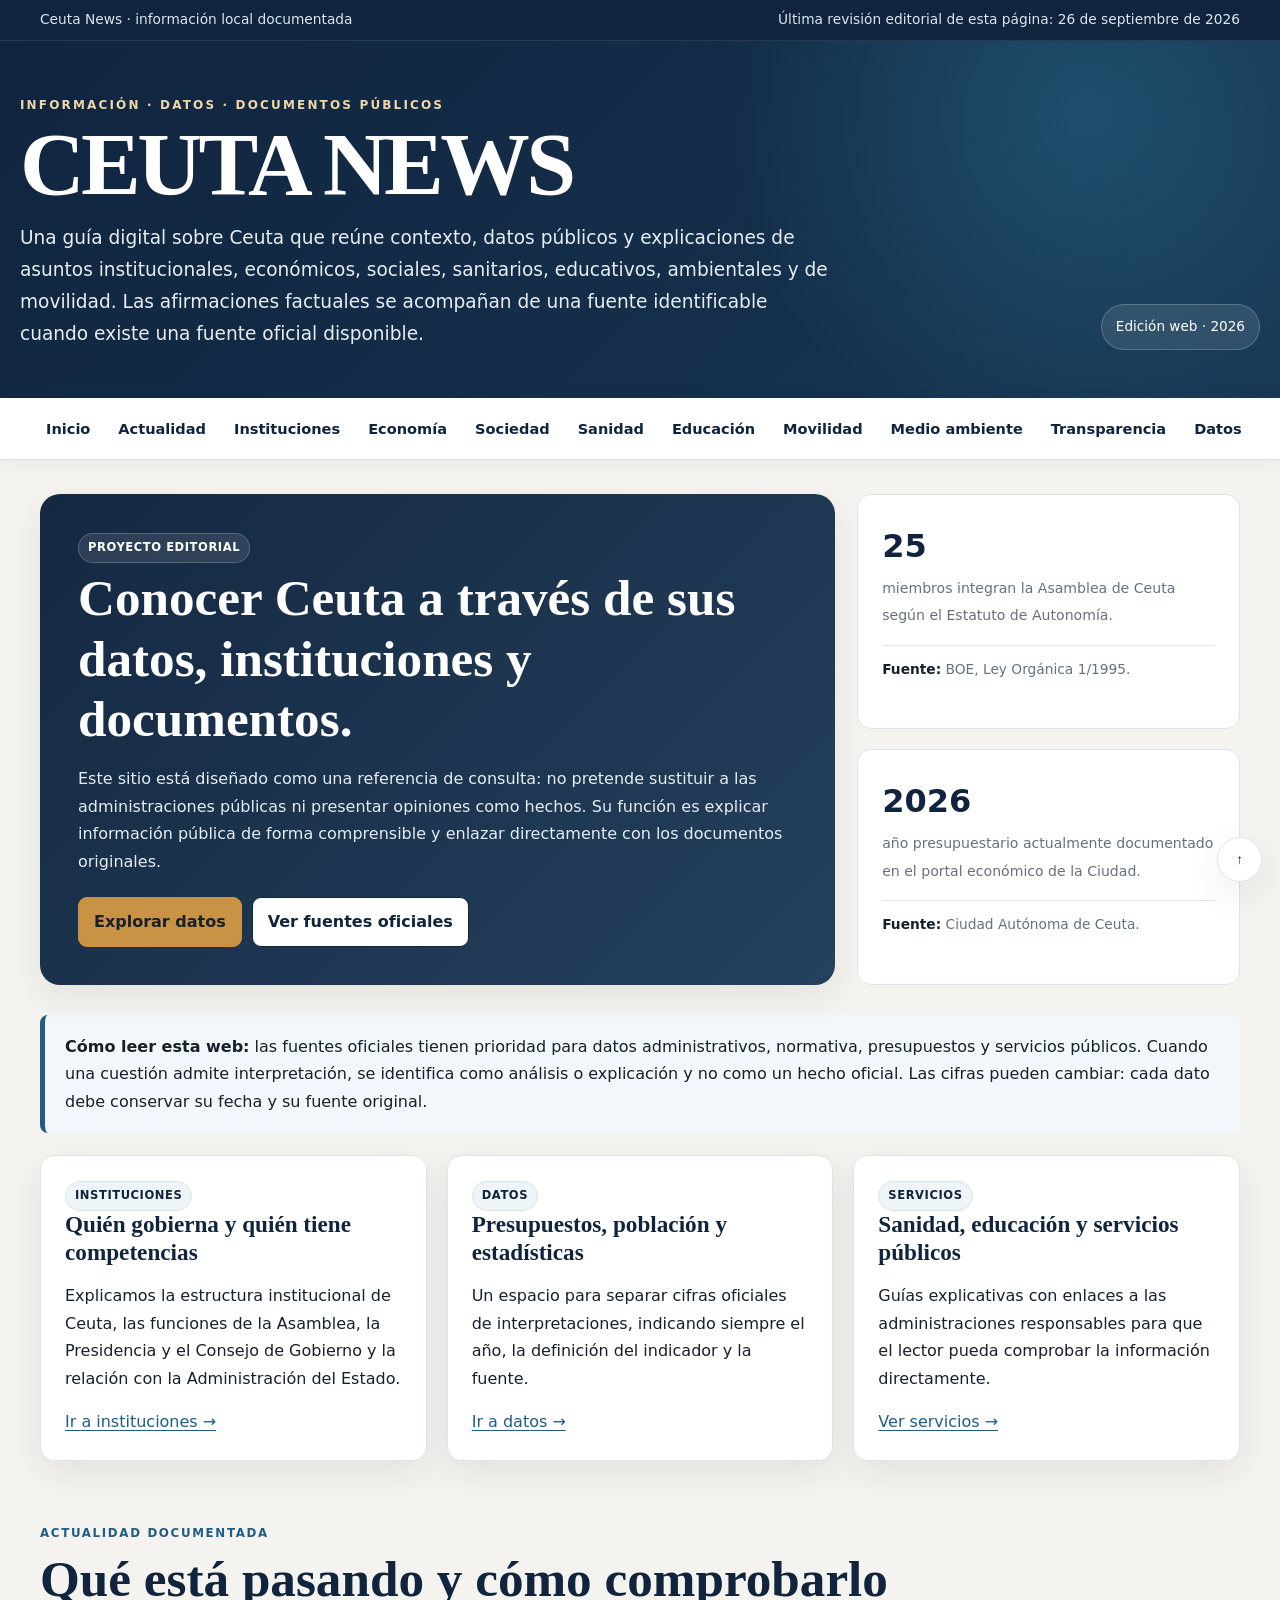
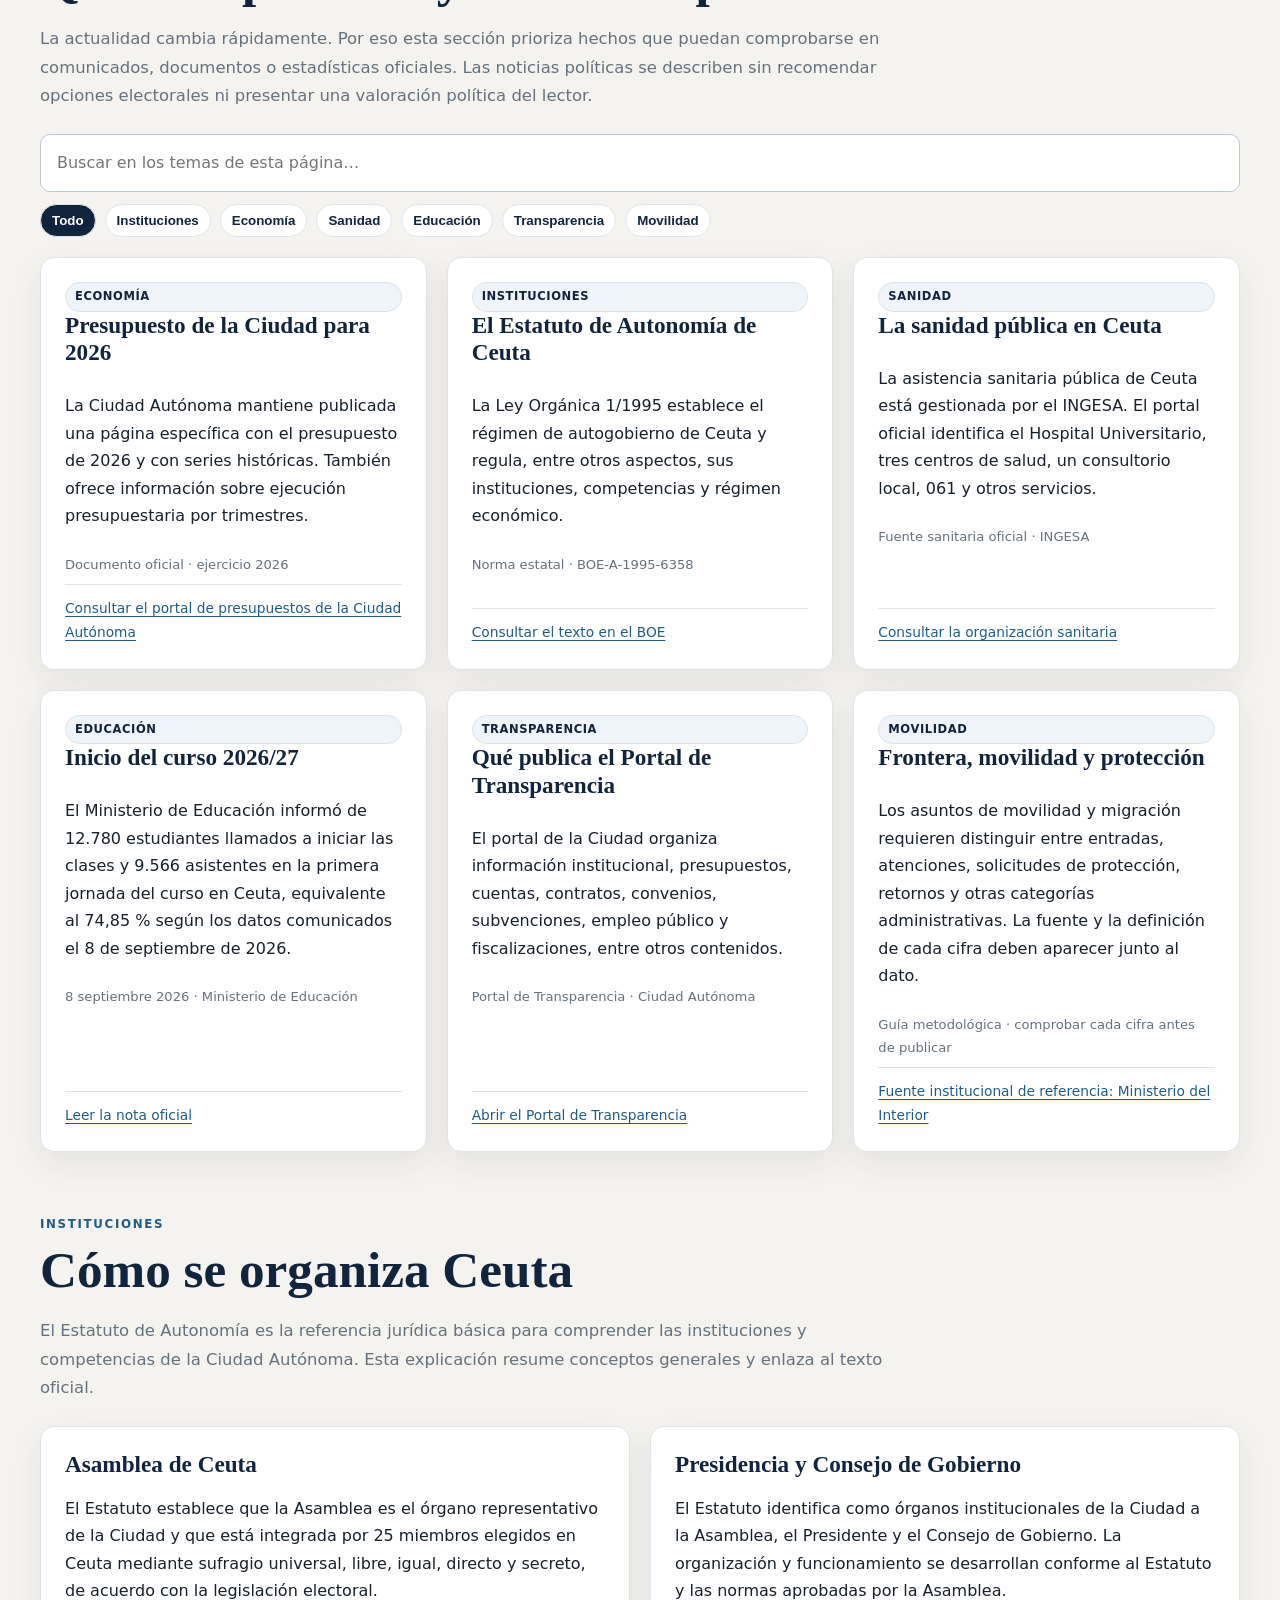
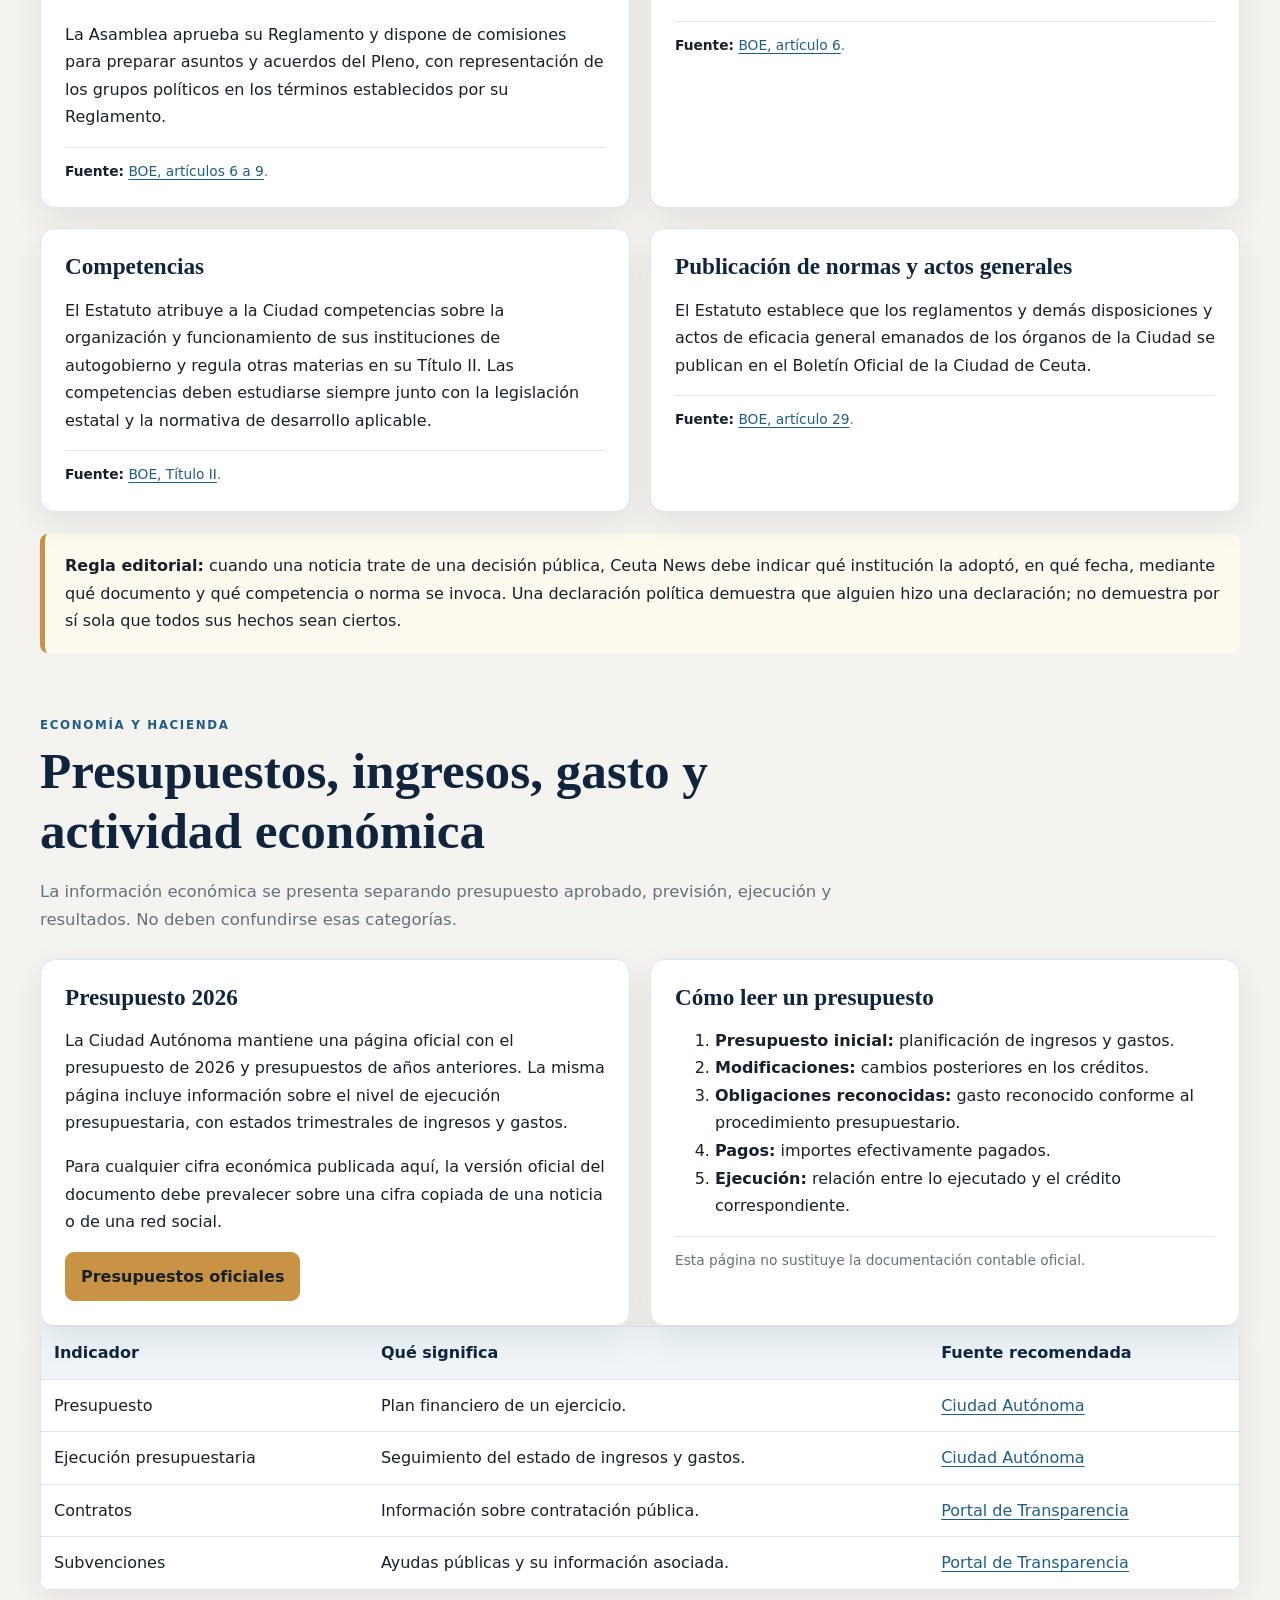
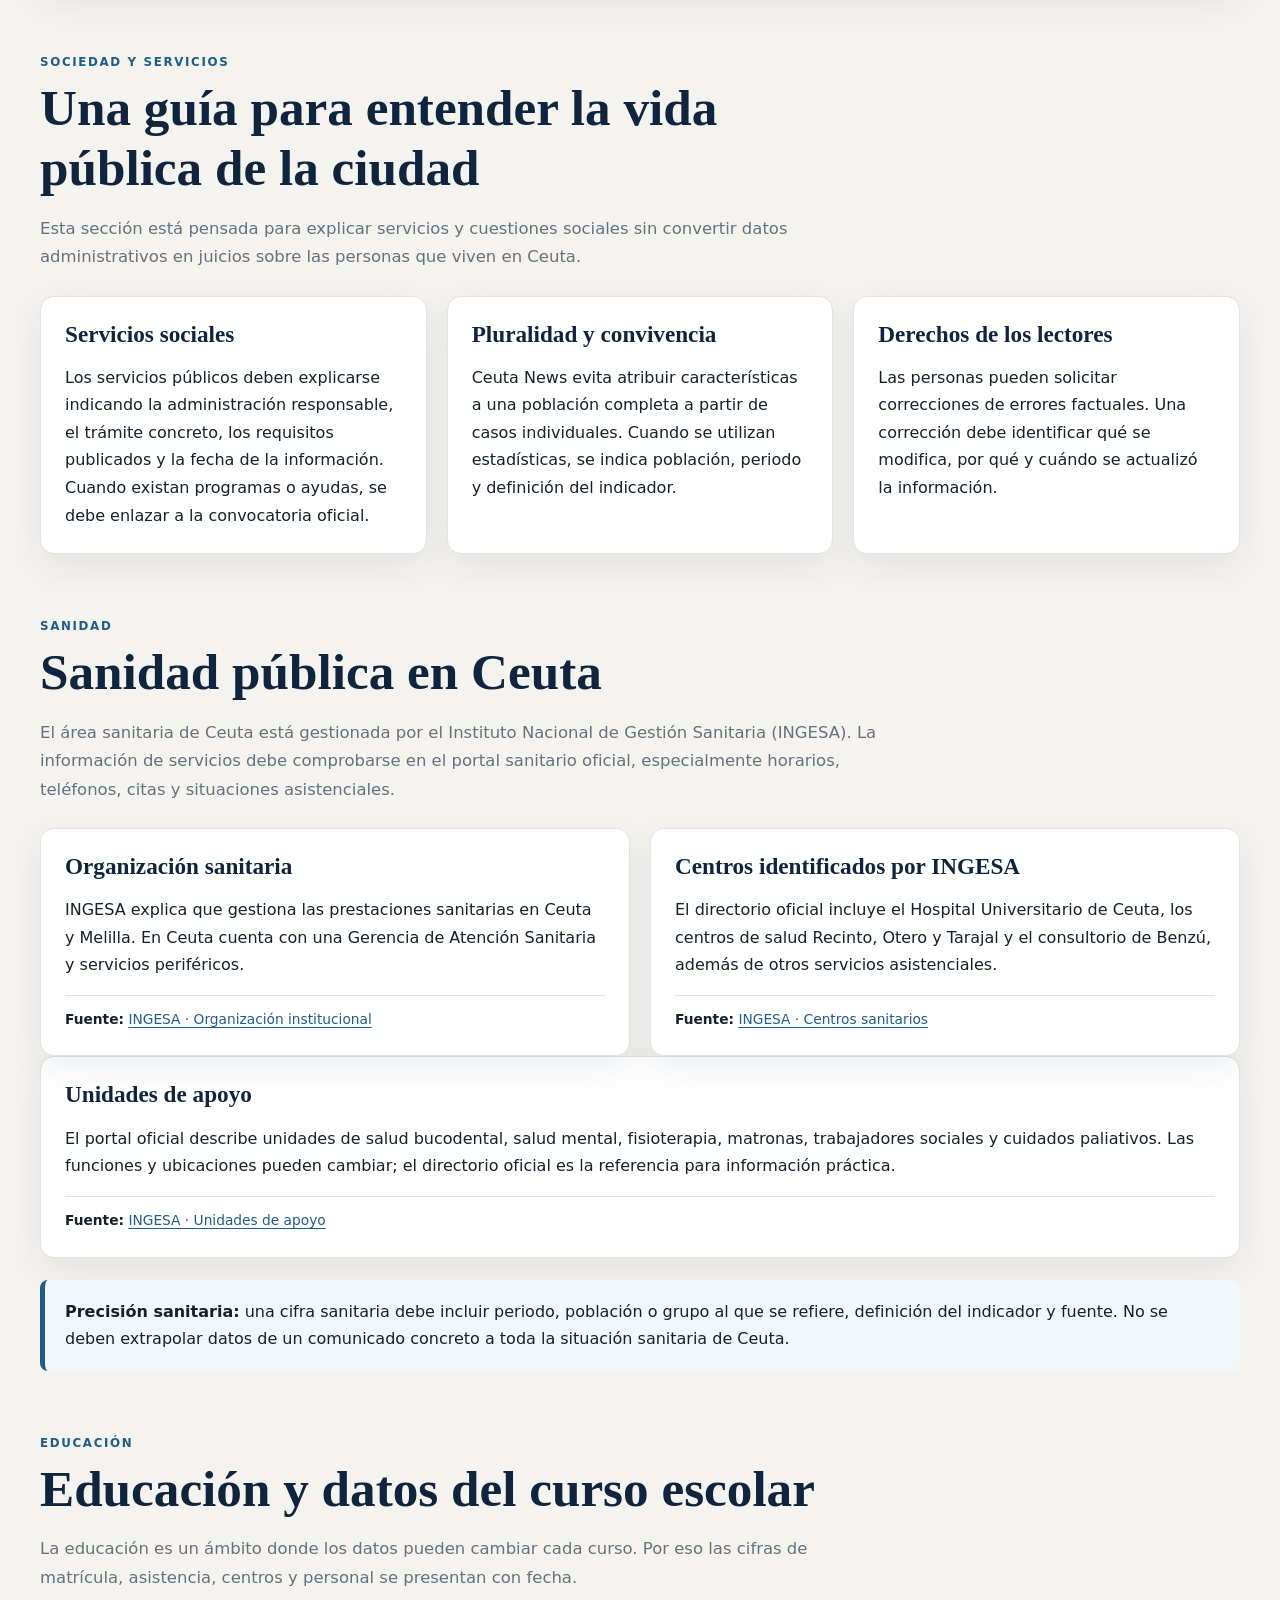
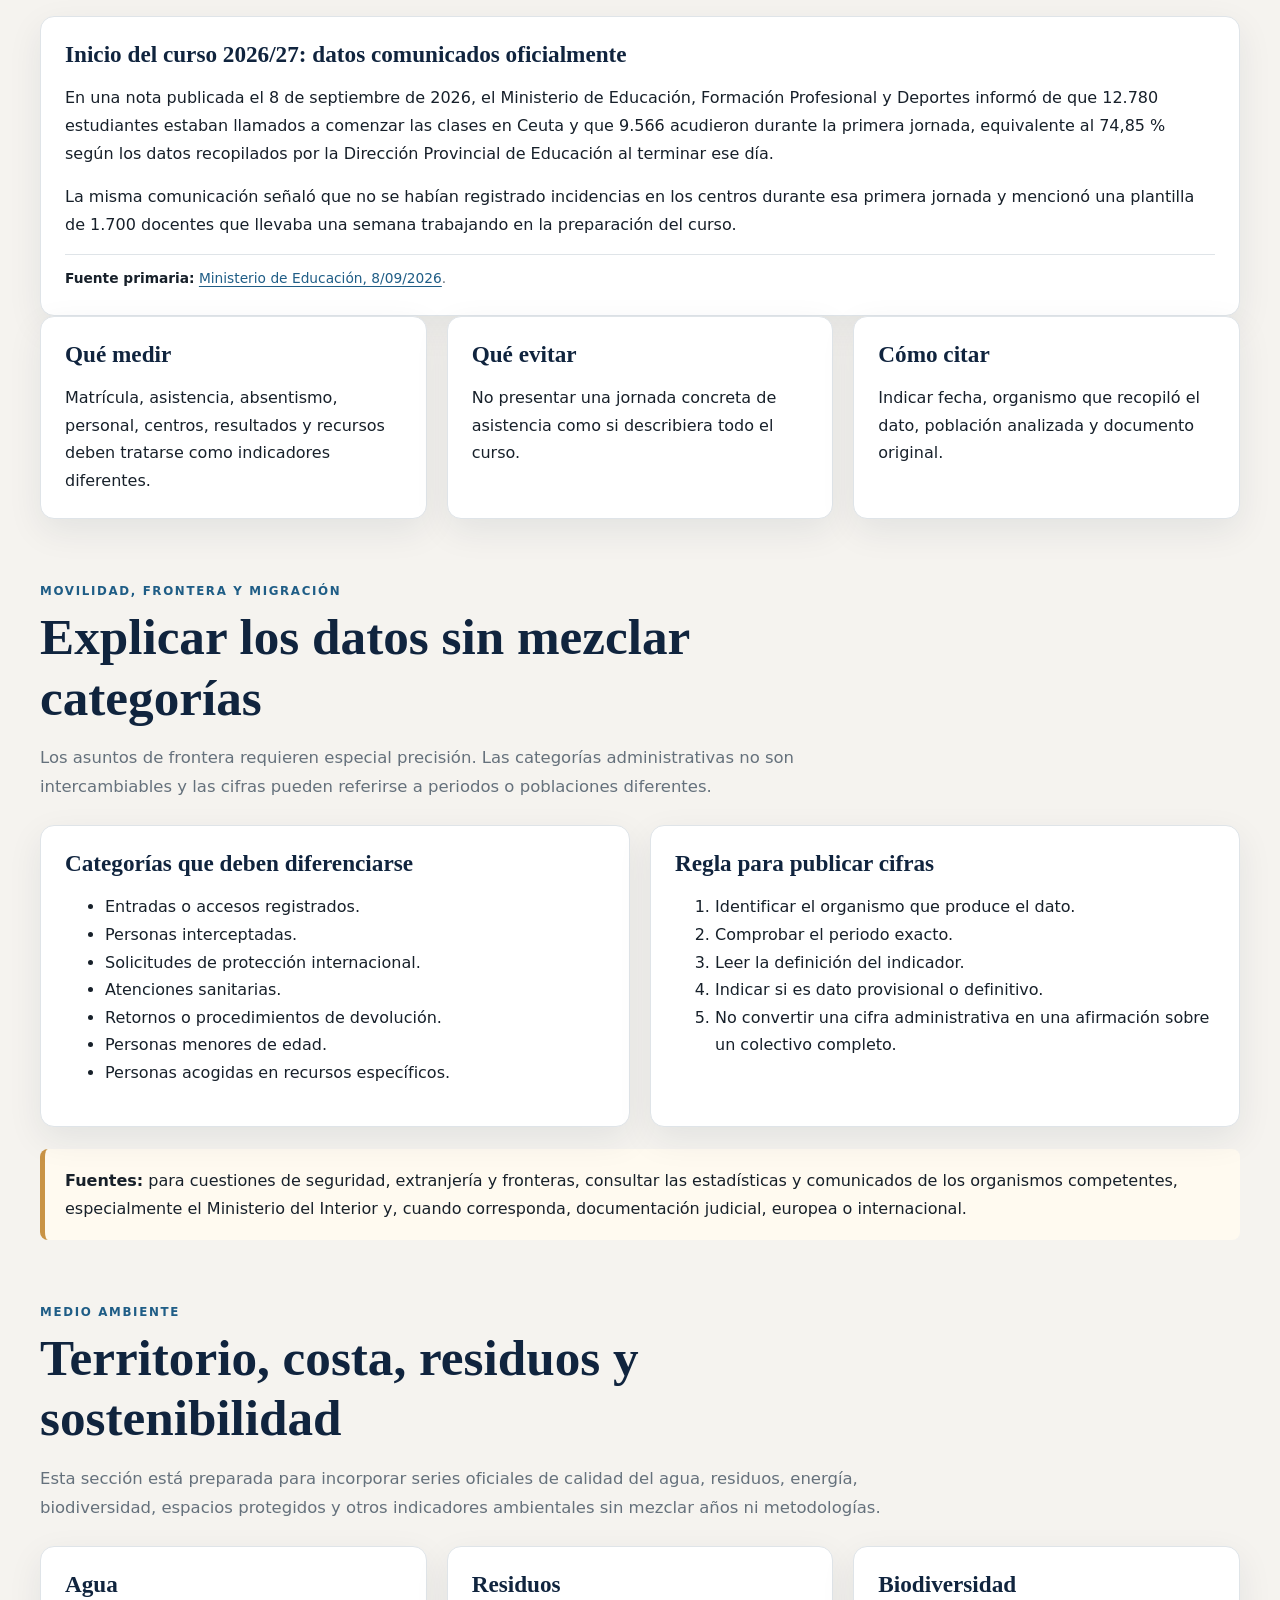
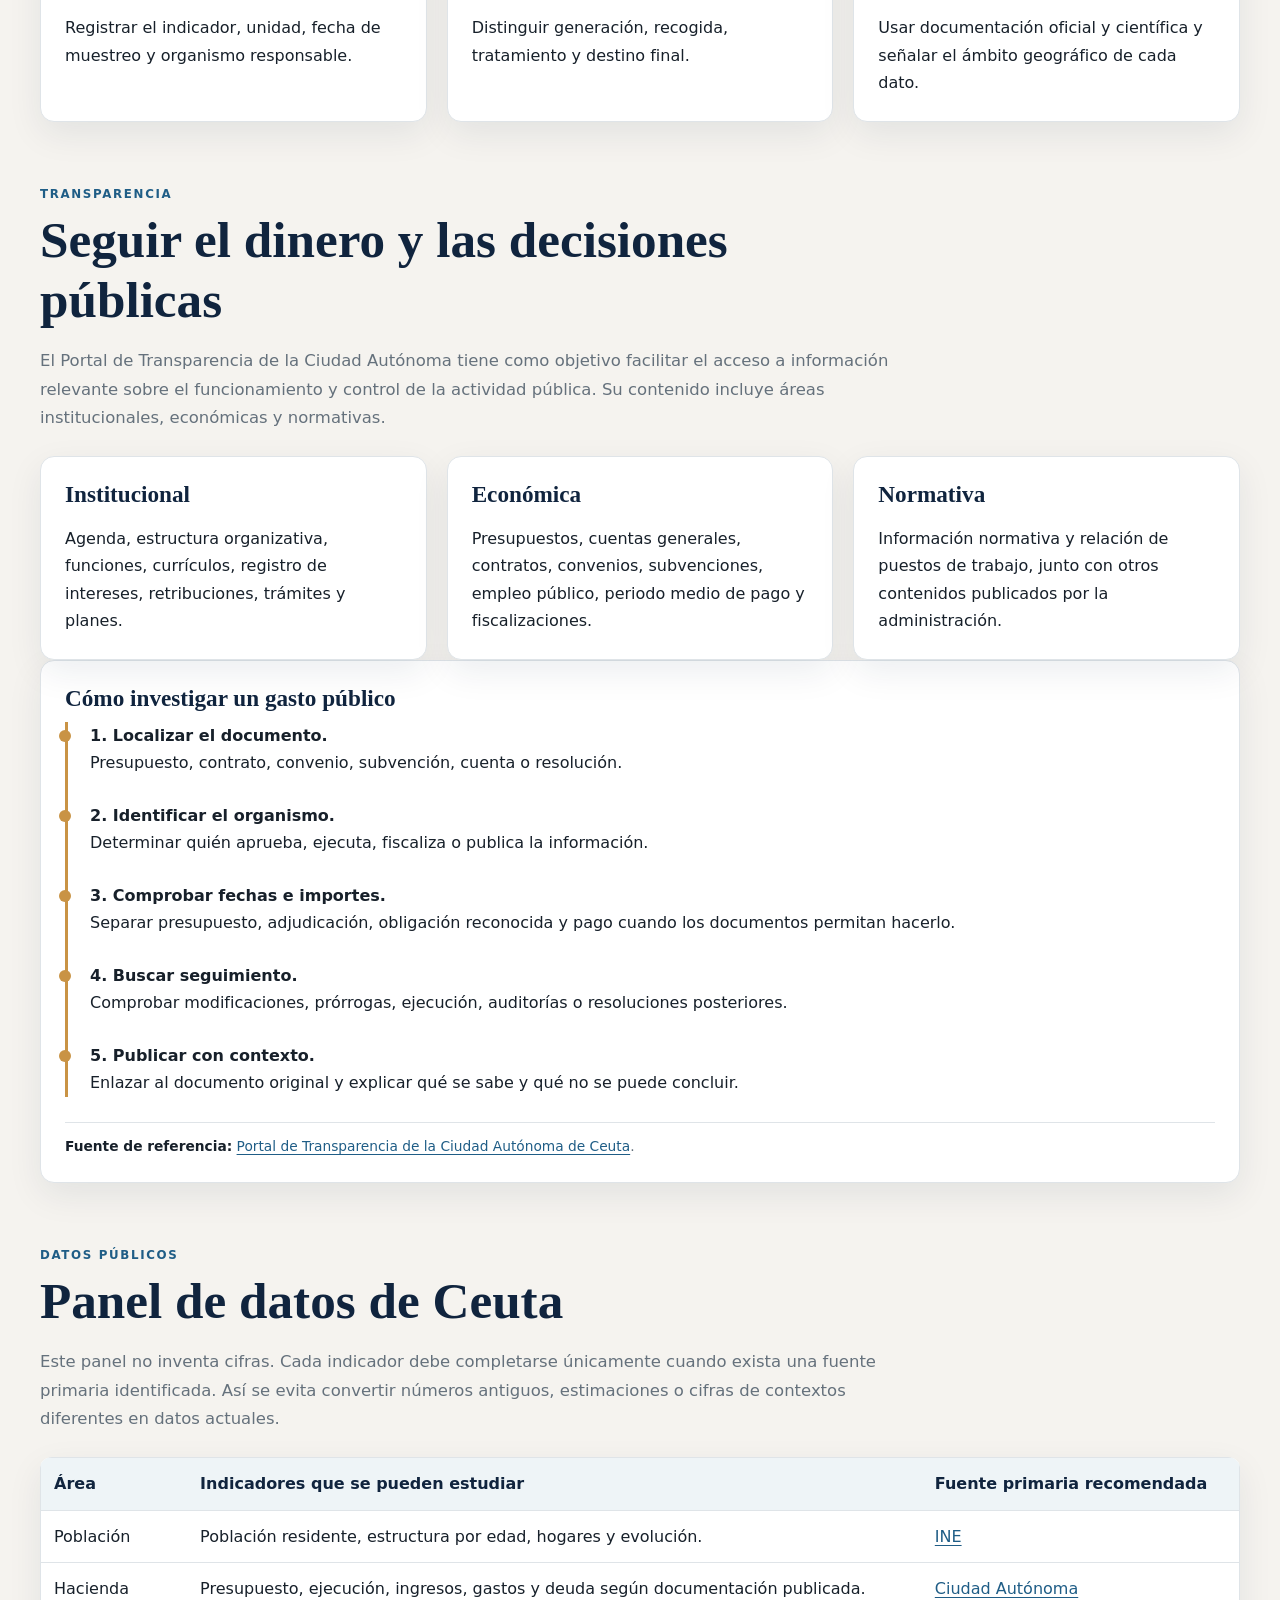
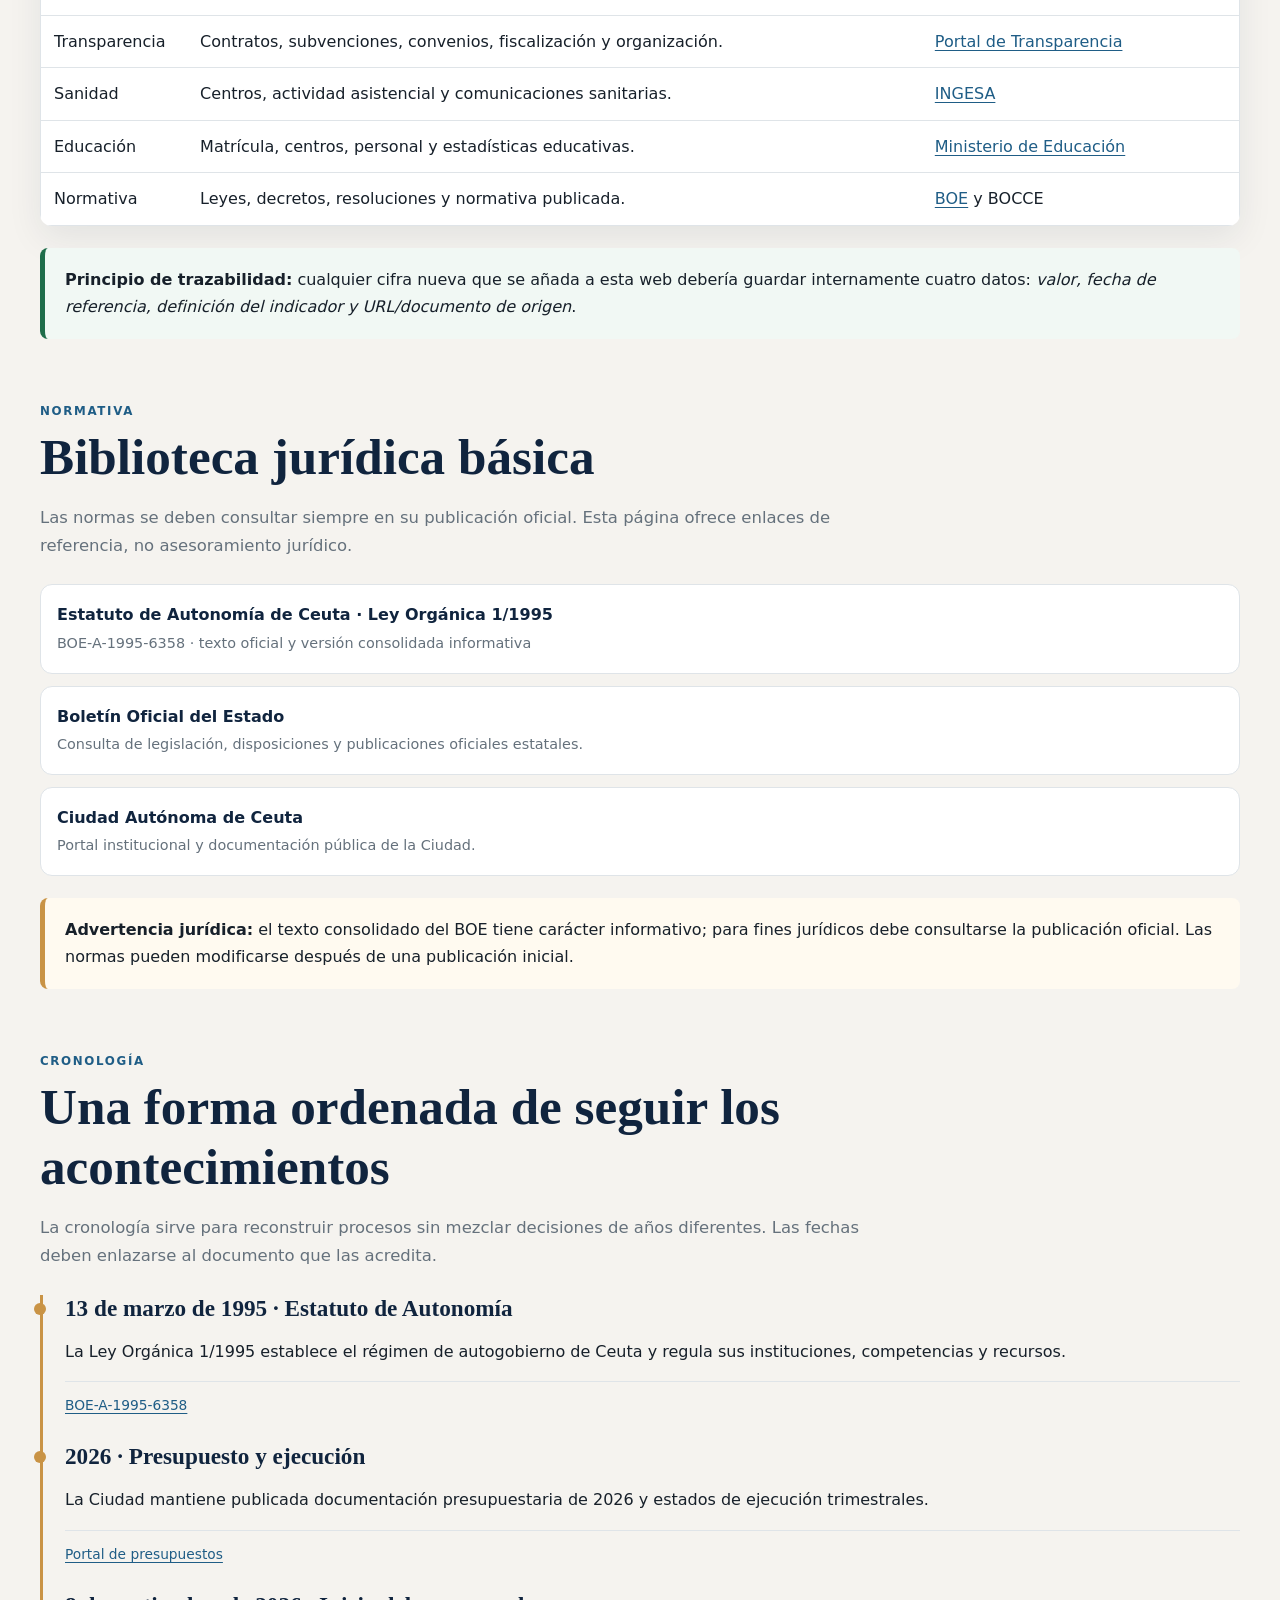
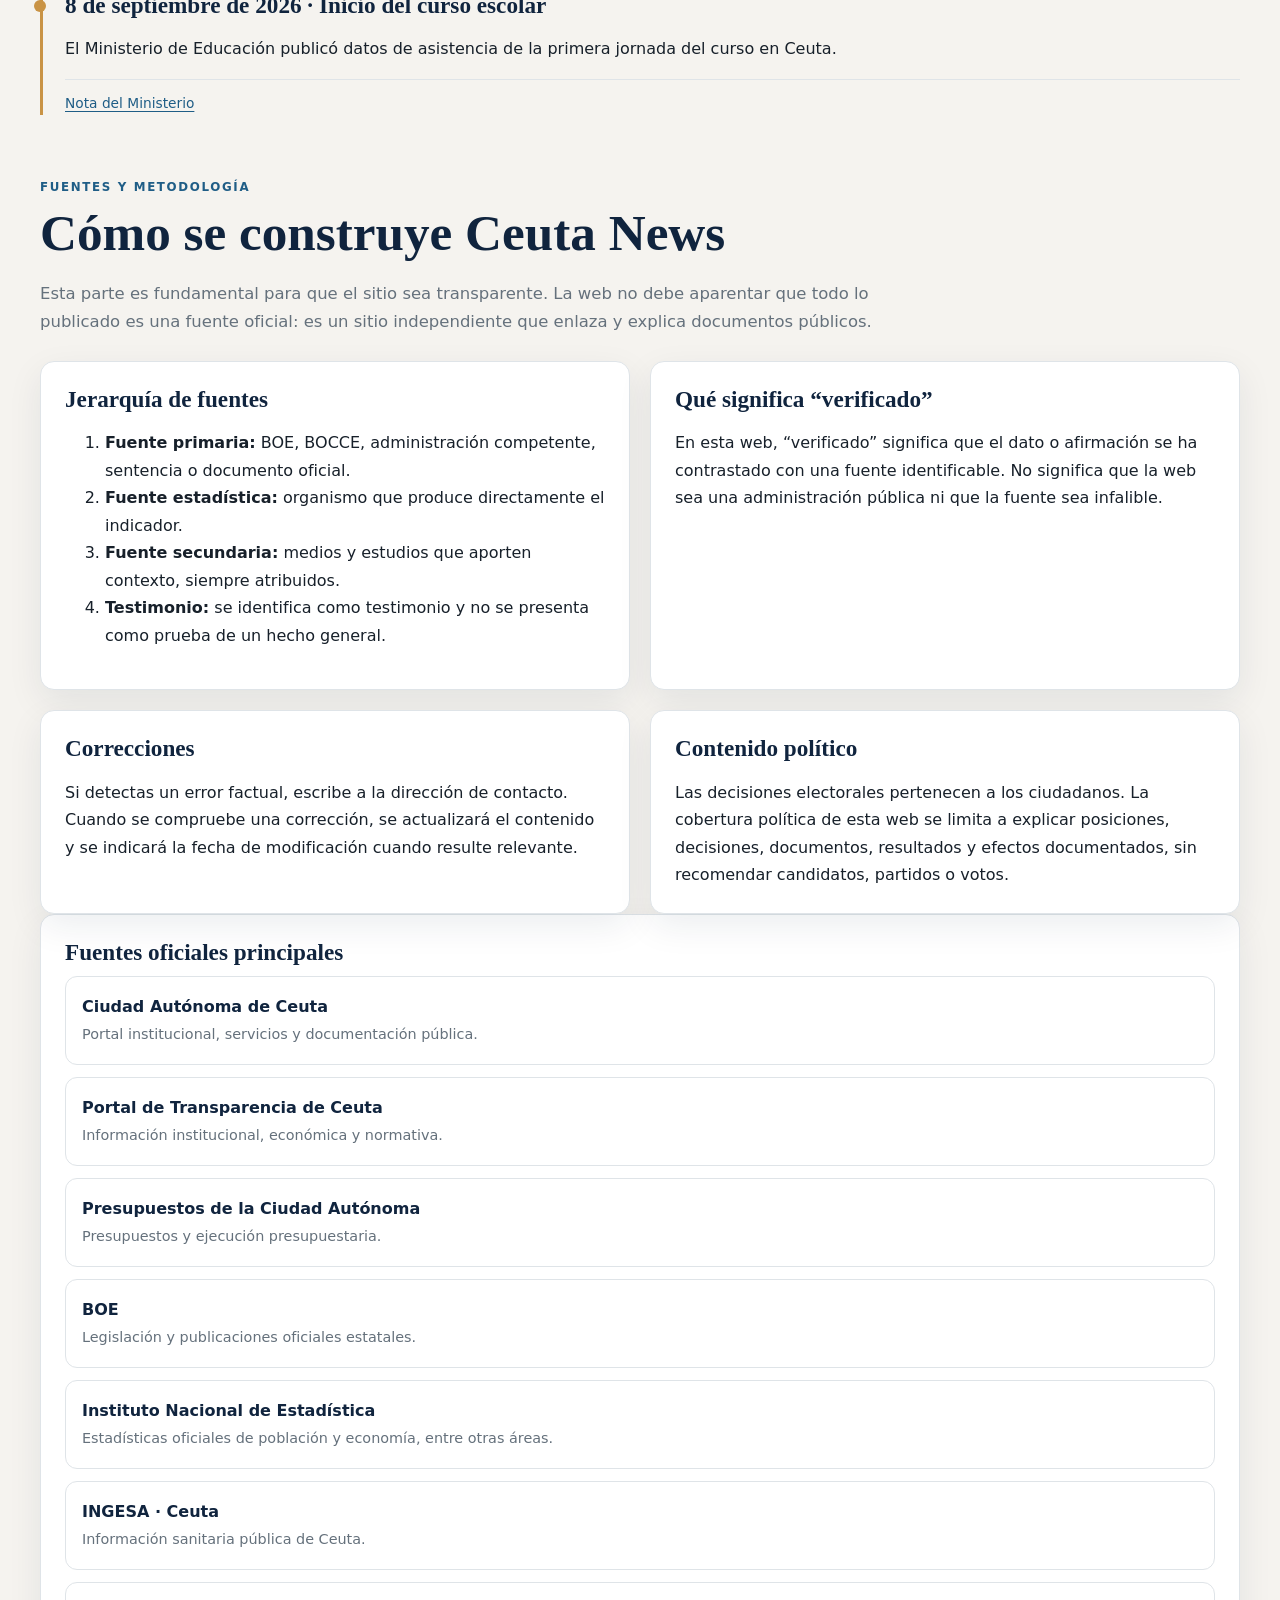
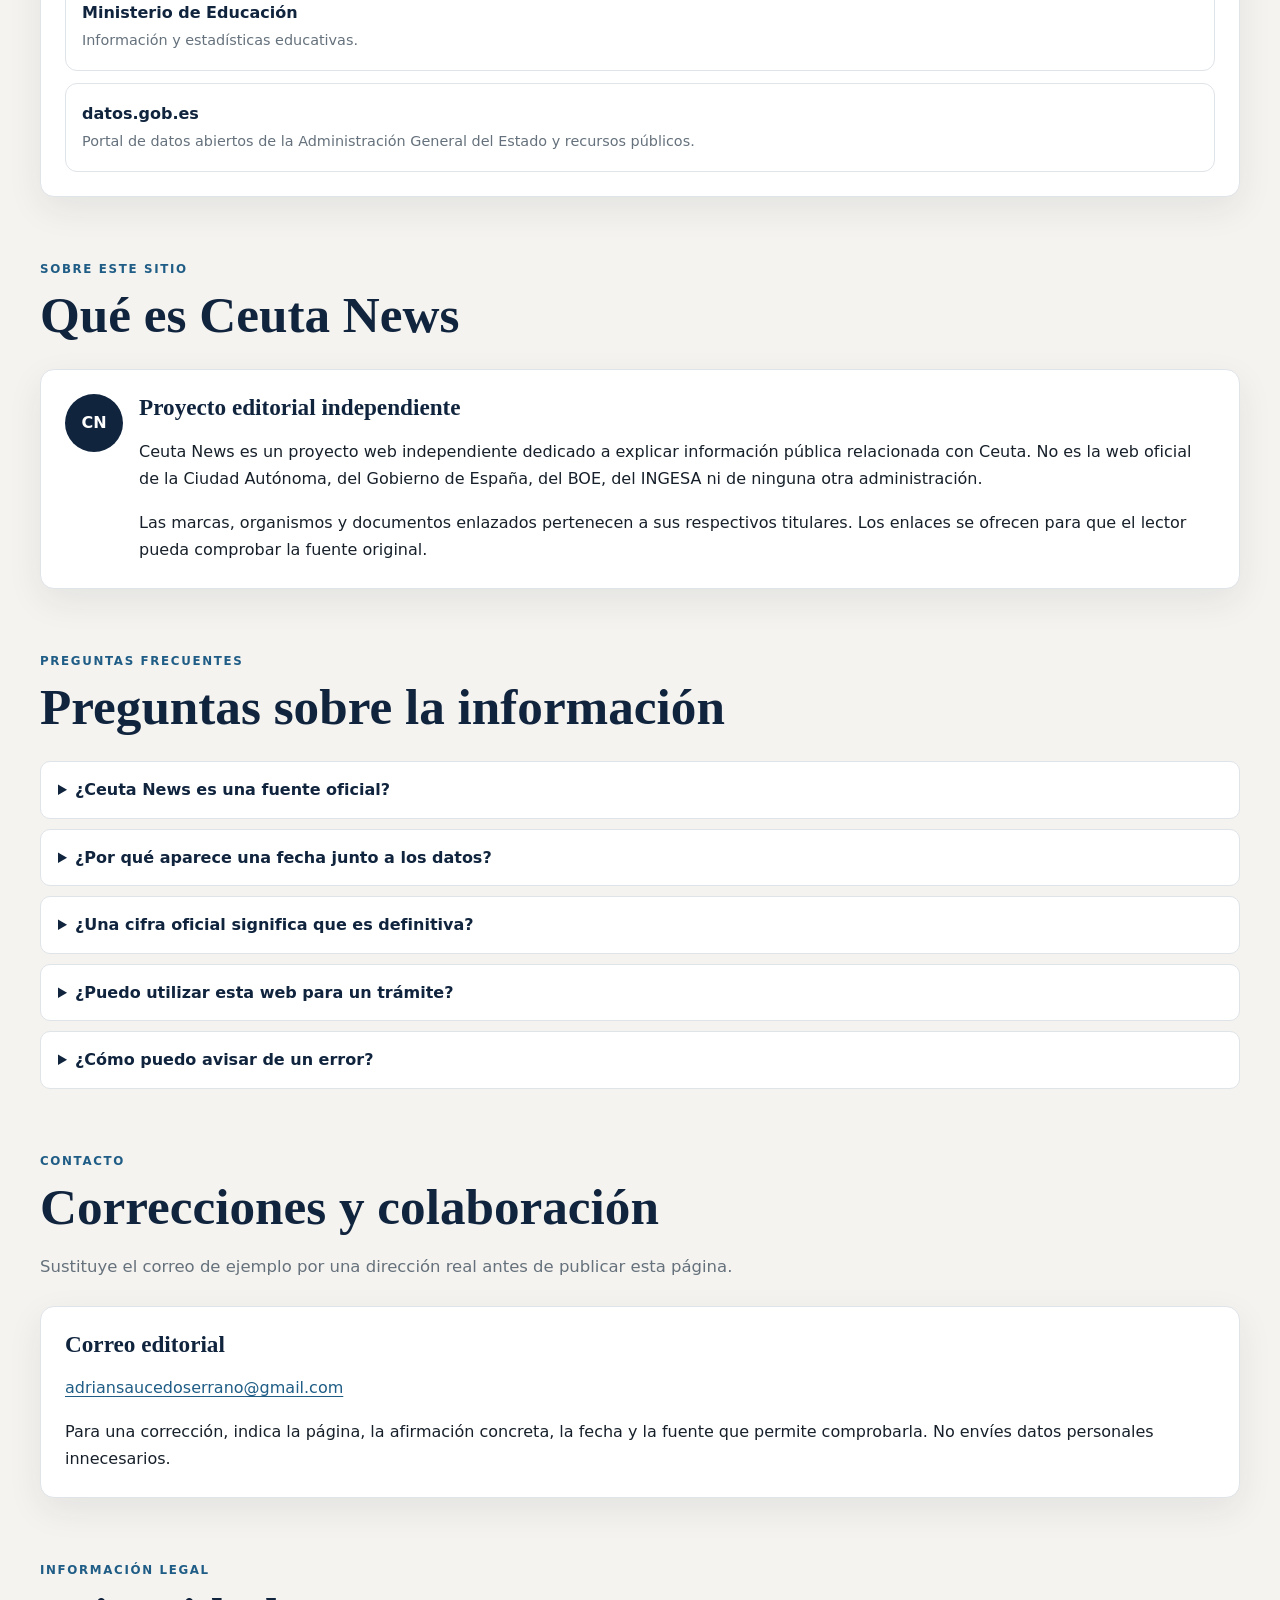
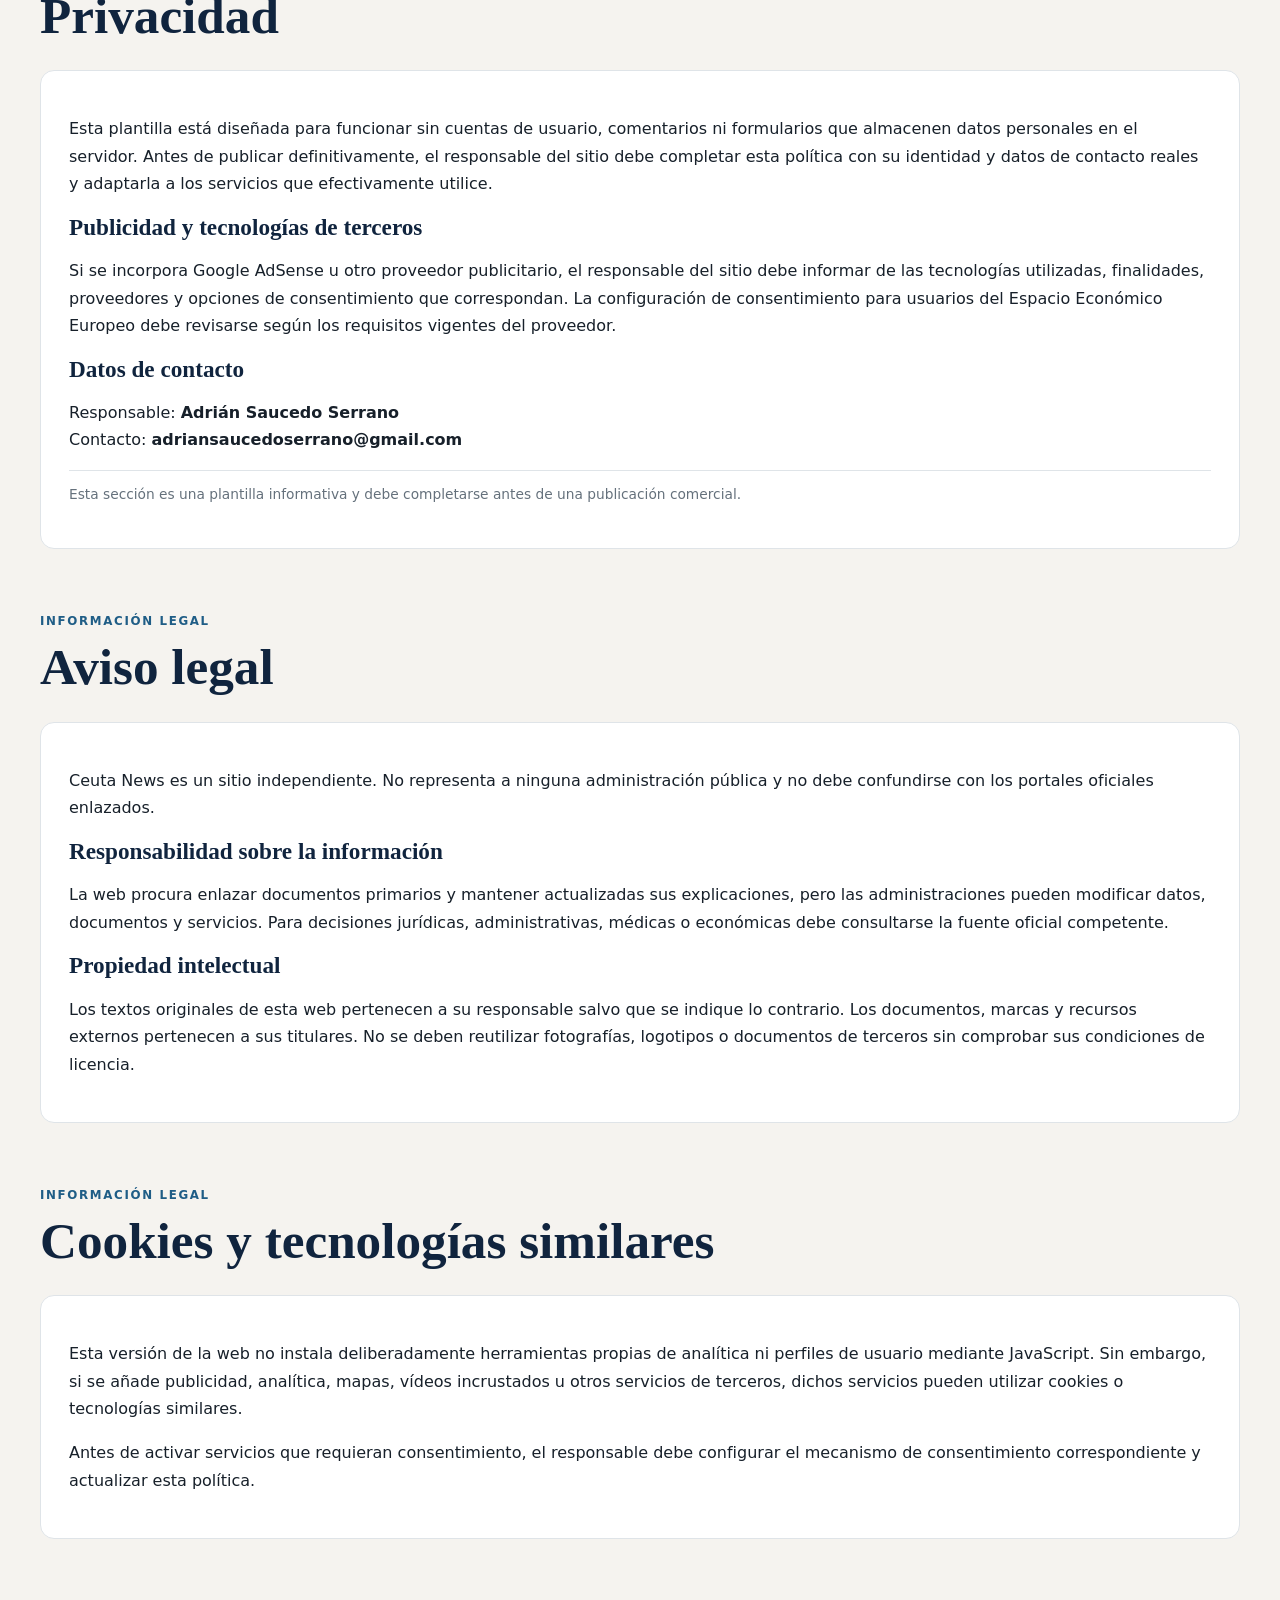
==== index.html @ 6c645a1d "Update print statement from 'Hello' to 'Goodbye'" ====
<!doctype html>
<html lang="es">
<head>
  <meta charset="utf-8">
  <meta name="viewport" content="width=device-width, initial-scale=1">
  <title>Ceuta News | Información, datos oficiales y actualidad de Ceuta</title>
  <meta name="description" content="Ceuta News: información de Ceuta basada en fuentes oficiales. Instituciones, presupuestos, transparencia, sanidad, educación, economía, movilidad, normativa y datos públicos.">
  <meta name="robots" content="index,follow,max-image-preview:large,max-snippet:-1,max-video-preview:-1">
  <meta name="theme-color" content="#10243e">
  <link rel="canonical" href="https://saucerdo.github.io/">

  <meta property="og:type" content="website">
  <meta property="og:site_name" content="Ceuta News">
  <meta property="og:title" content="Ceuta News | Información y datos de Ceuta">
  <meta property="og:description" content="Información explicada y documentada sobre Ceuta, con enlaces a fuentes oficiales.">
  <meta property="og:url" content="https://saucerdo.github.io/">
  <meta property="og:locale" content="es_ES">

  <!--
    ADSENSE:
    Cuando AdSense te proporcione tu código, pégalo aquí dentro de <head>.
    No inventes ni modifiques tu pub-ID.
  -->

  <style>
    :root{
      --navy:#10243e;
      --navy2:#183653;
      --blue:#1f5d86;
      --cyan:#2e89a8;
      --gold:#c99345;
      --gold2:#f0d7a7;
      --cream:#f5f3ef;
      --paper:#ffffff;
      --ink:#17202a;
      --muted:#65717c;
      --line:#dfe4e8;
      --soft:#eef4f7;
      --success:#1f6d4a;
      --warning:#7a5a16;
      --shadow:0 12px 35px rgba(16,36,62,.08);
      --radius:14px;
      --max:1240px;
    }

    *{box-sizing:border-box}
    html{scroll-behavior:smooth}
    body{
      margin:0;
      background:var(--cream);
      color:var(--ink);
      font-family:system-ui,-apple-system,BlinkMacSystemFont,"Segoe UI",Roboto,Arial,sans-serif;
      line-height:1.72;
    }
    a{color:var(--blue);text-decoration-thickness:1px;text-underline-offset:3px}
    a:hover{color:var(--navy)}
    img{max-width:100%;height:auto}
    .skip{position:absolute;left:-9999px}
    .skip:focus{left:15px;top:15px;background:#fff;padding:10px;z-index:9999}

    .topbar{
      background:var(--navy);
      color:#dbe6ef;
      font-size:.86rem;
      border-bottom:1px solid rgba(255,255,255,.1)
    }
    .topbar-inner{
      max-width:var(--max);
      margin:auto;
      padding:8px 20px;
      display:flex;
      justify-content:space-between;
      gap:15px;
      flex-wrap:wrap
    }

    header{
      color:#fff;
      background:
        radial-gradient(circle at 85% 20%,rgba(46,137,168,.35),transparent 32%),
        linear-gradient(135deg,var(--navy),var(--navy2));
      padding:54px 20px 48px;
    }
    .header-inner{max-width:var(--max);margin:auto}
    .brand-row{display:flex;justify-content:space-between;align-items:end;gap:25px;flex-wrap:wrap}
    .brand-kicker{
      text-transform:uppercase;
      letter-spacing:.18em;
      font-size:.75rem;
      color:var(--gold2);
      font-weight:800
    }
    h1{
      font-family:Georgia,"Times New Roman",serif;
      font-size:clamp(2.8rem,7vw,5.7rem);
      line-height:.95;
      margin:.35rem 0 1rem;
      letter-spacing:-.04em
    }
    .lead{font-size:1.16rem;max-width:820px;color:#e6edf3;margin:0}
    .update-pill{
      background:rgba(255,255,255,.1);
      border:1px solid rgba(255,255,255,.2);
      padding:10px 14px;border-radius:999px;
      font-size:.85rem
    }

    .nav-wrap{
      position:sticky;top:0;z-index:1000;
      background:rgba(255,255,255,.96);
      backdrop-filter:blur(10px);
      border-bottom:1px solid var(--line);
      box-shadow:0 3px 18px rgba(0,0,0,.05)
    }
    nav{
      max-width:var(--max);margin:auto;
      display:flex;gap:4px;overflow:auto;
      padding:8px 14px
    }
    nav a{
      white-space:nowrap;text-decoration:none;
      color:var(--navy);font-weight:750;
      padding:10px 12px;border-radius:9px;font-size:.91rem
    }
    nav a:hover,nav a:focus{background:var(--soft);color:var(--navy)}

    main{max-width:var(--max);margin:auto;padding:34px 20px 70px}
    section{scroll-margin-top:82px;margin:0 0 62px}
    .section-head{max-width:850px;margin-bottom:24px}
    .eyebrow{
      text-transform:uppercase;letter-spacing:.14em;
      color:var(--blue);font-size:.74rem;font-weight:900
    }
    h2,h3,h4{
      font-family:Georgia,"Times New Roman",serif;
      color:var(--navy);line-height:1.18
    }
    h2{font-size:clamp(2rem,4vw,3.25rem);margin:.35rem 0 .65rem}
    h3{font-size:1.45rem;margin:0 0 .6rem}
    h4{font-size:1.15rem;margin:1.4rem 0 .45rem}
    .section-head p{color:var(--muted);font-size:1.03rem}

    .grid{display:grid;gap:20px}
    .grid-2{grid-template-columns:repeat(2,minmax(0,1fr))}
    .grid-3{grid-template-columns:repeat(3,minmax(0,1fr))}
    .grid-4{grid-template-columns:repeat(4,minmax(0,1fr))}
    .card{
      background:var(--paper);border:1px solid var(--line);
      border-radius:var(--radius);padding:24px;box-shadow:var(--shadow)
    }
    .card p:last-child{margin-bottom:0}
    .tag{
      display:inline-flex;align-items:center;
      background:var(--soft);color:var(--navy);
      border:1px solid #d7e4eb;border-radius:999px;
      padding:4px 9px;font-size:.72rem;font-weight:850;
      text-transform:uppercase;letter-spacing:.05em
    }
    .source{
      font-size:.86rem;color:var(--muted);
      border-top:1px solid var(--line);
      margin-top:16px;padding-top:12px
    }
    .source strong{color:var(--ink)}
    .notice{
      border-left:5px solid var(--gold);
      background:#fffaf0;padding:18px 20px;border-radius:8px;
      margin:22px 0
    }
    .notice.blue{border-left-color:var(--blue);background:#f1f7fa}
    .notice.green{border-left-color:var(--success);background:#f1f8f4}

    .hero{
      display:grid;grid-template-columns:1.35fr .65fr;gap:22px;
      margin-bottom:30px
    }
    .hero-main{
      background:
        linear-gradient(135deg,rgba(16,36,62,.98),rgba(24,54,83,.94));
      color:#fff;border-radius:20px;padding:38px;
      box-shadow:var(--shadow)
    }
    .hero-main h2{color:#fff;font-size:clamp(2.1rem,4vw,3.7rem)}
    .hero-main p{color:#e5edf3}
    .hero-main .tag{background:rgba(255,255,255,.1);color:#fff;border-color:rgba(255,255,255,.2)}
    .hero-side{display:grid;gap:20px}
    .stat-card{background:#fff;border:1px solid var(--line);border-radius:var(--radius);padding:24px}
    .stat-number{font-size:2rem;font-weight:900;color:var(--navy);display:block}
    .stat-label{font-size:.88rem;color:var(--muted)}

    .quick-links{display:flex;gap:10px;flex-wrap:wrap;margin-top:22px}
    .btn{
      display:inline-flex;align-items:center;justify-content:center;
      border-radius:9px;padding:10px 15px;
      font-weight:800;text-decoration:none;border:1px solid var(--navy)
    }
    .btn.primary{background:var(--gold);color:#18212b;border-color:var(--gold)}
    .btn.secondary{background:#fff;color:var(--navy)}

    .search{
      width:100%;padding:14px 16px;border:1px solid #bdc9d1;
      border-radius:10px;font:inherit;background:#fff
    }
    .filter-row{display:flex;gap:9px;flex-wrap:wrap;margin:12px 0 20px}
    .filter{
      border:1px solid var(--line);background:#fff;color:var(--navy);
      padding:8px 11px;border-radius:999px;cursor:pointer;font-weight:700
    }
    .filter.active,.filter:hover{background:var(--navy);color:#fff}

    .article-card{display:flex;flex-direction:column}
    .article-card .meta{font-size:.82rem;color:var(--muted);margin:.5rem 0}
    .article-card .source{margin-top:auto}
    .article-card.hidden{display:none}

    .toc{
      background:#fff;border:1px solid var(--line);border-radius:var(--radius);
      padding:20px
    }
    .toc ul{margin:0;padding-left:20px}
    .toc li{margin:6px 0}

    table{width:100%;border-collapse:collapse;background:#fff;border:1px solid var(--line)}
    th,td{padding:12px 13px;border-bottom:1px solid var(--line);text-align:left;vertical-align:top}
    th{background:var(--soft);color:var(--navy)}
    tr:last-child td{border-bottom:0}
    .table-wrap{overflow:auto;border-radius:12px;box-shadow:var(--shadow)}

    .timeline{border-left:3px solid var(--gold);padding-left:22px}
    .timeline-item{position:relative;margin:0 0 25px}
    .timeline-item:before{
      content:"";position:absolute;left:-31px;top:8px;
      width:12px;height:12px;border-radius:50%;background:var(--gold)
    }

    .source-list{display:grid;gap:12px}
    .source-link{
      background:#fff;border:1px solid var(--line);border-radius:12px;
      padding:16px;text-decoration:none;display:block
    }
    .source-link strong{display:block;color:var(--navy)}
    .source-link span{color:var(--muted);font-size:.9rem}

    details{
      background:#fff;border:1px solid var(--line);border-radius:10px;
      padding:14px 17px;margin:10px 0
    }
    summary{cursor:pointer;font-weight:800;color:var(--navy)}

    .legal{
      background:#fff;border:1px solid var(--line);border-radius:var(--radius);
      padding:28px
    }

    .author-box{
      display:grid;grid-template-columns:auto 1fr;gap:16px;align-items:start
    }
    .avatar{
      width:58px;height:58px;border-radius:50%;background:var(--navy);
      color:#fff;display:grid;place-items:center;font-weight:900
    }

    footer{
      background:var(--navy);color:#dce6ed;padding:48px 20px
    }
    .footer-inner{max-width:var(--max);margin:auto}
    footer h2,footer h3{color:#fff}
    footer a{color:#dbeaf3}
    .footer-grid{display:grid;grid-template-columns:2fr 1fr 1fr 1fr;gap:28px}
    .footer-bottom{
      margin-top:30px;padding-top:20px;border-top:1px solid rgba(255,255,255,.15);
      font-size:.85rem;color:#b9c8d3
    }

    .back-top{
      position:fixed;right:18px;bottom:18px;
      width:45px;height:45px;border-radius:50%;
      border:1px solid var(--line);background:#fff;color:var(--navy);
      box-shadow:var(--shadow);cursor:pointer;font-weight:900
    }

    @media(max-width:980px){
      .hero,.grid-4,.footer-grid{grid-template-columns:1fr 1fr}
      .grid-3{grid-template-columns:1fr 1fr}
    }
    @media(max-width:700px){
      .hero,.grid-2,.grid-3,.grid-4,.footer-grid{grid-template-columns:1fr}
      header{padding-top:38px}
      .hero-main{padding:27px}
      nav{padding-left:8px}
      main{padding-left:14px;padding-right:14px}
      table{font-size:.9rem}
    }
  </style>

  <script type="application/ld+json">
  {
    "@context":"https://schema.org",
    "@type":"WebSite",
    "name":"Ceuta News",
    "url":"https://saucerdo.github.io/",
    "inLanguage":"es-ES",
    "description":"Información y datos de Ceuta explicados con fuentes oficiales."
  }
  </script>
</head>

<body>
<a class="skip" href="#contenido">Saltar al contenido</a>

<div class="topbar">
  <div class="topbar-inner">
    <span>Ceuta News · información local documentada</span>
    <span>Última revisión editorial de esta página: 26 de septiembre de 2026</span>
  </div>
</div>

<header>
  <div class="header-inner">
    <div class="brand-row">
      <div>
        <div class="brand-kicker">Información · datos · documentos públicos</div>
        <h1>CEUTA NEWS</h1>
        <p class="lead">
          Una guía digital sobre Ceuta que reúne contexto, datos públicos y explicaciones
          de asuntos institucionales, económicos, sociales, sanitarios, educativos,
          ambientales y de movilidad. Las afirmaciones factuales se acompañan de una
          fuente identificable cuando existe una fuente oficial disponible.
        </p>
      </div>
      <div class="update-pill">Edición web · 2026</div>
    </div>
  </div>
</header>

<div class="nav-wrap">
  <nav aria-label="Navegación principal">
    <a href="#inicio">Inicio</a>
    <a href="#actualidad">Actualidad</a>
    <a href="#instituciones">Instituciones</a>
    <a href="#economia">Economía</a>
    <a href="#sociedad">Sociedad</a>
    <a href="#sanidad">Sanidad</a>
    <a href="#educacion">Educación</a>
    <a href="#movilidad">Movilidad</a>
    <a href="#medioambiente">Medio ambiente</a>
    <a href="#transparencia">Transparencia</a>
    <a href="#datos">Datos</a>
    <a href="#normativa">Normativa</a>
    <a href="#metodologia">Fuentes</a>
    <a href="#contacto">Contacto</a>
  </nav>
</div>

<main id="contenido">

  <section id="inicio">
    <div class="hero">
      <div class="hero-main">
        <span class="tag">Proyecto editorial</span>
        <h2>Conocer Ceuta a través de sus datos, instituciones y documentos.</h2>
        <p>
          Este sitio está diseñado como una referencia de consulta: no pretende sustituir
          a las administraciones públicas ni presentar opiniones como hechos. Su función
          es explicar información pública de forma comprensible y enlazar directamente
          con los documentos originales.
        </p>
        <div class="quick-links">
          <a class="btn primary" href="#datos">Explorar datos</a>
          <a class="btn secondary" href="#fuentes-oficiales">Ver fuentes oficiales</a>
        </div>
      </div>
      <div class="hero-side">
        <div class="stat-card">
          <span class="stat-number">25</span>
          <span class="stat-label">miembros integran la Asamblea de Ceuta según el Estatuto de Autonomía.</span>
          <div class="source"><strong>Fuente:</strong> BOE, Ley Orgánica 1/1995.</div>
        </div>
        <div class="stat-card">
          <span class="stat-number">2026</span>
          <span class="stat-label">año presupuestario actualmente documentado en el portal económico de la Ciudad.</span>
          <div class="source"><strong>Fuente:</strong> Ciudad Autónoma de Ceuta.</div>
        </div>
      </div>
    </div>

    <div class="notice blue">
      <strong>Cómo leer esta web:</strong> las fuentes oficiales tienen prioridad para
      datos administrativos, normativa, presupuestos y servicios públicos. Cuando una
      cuestión admite interpretación, se identifica como análisis o explicación y no
      como un hecho oficial. Las cifras pueden cambiar: cada dato debe conservar su
      fecha y su fuente original.
    </div>

    <div class="grid grid-3">
      <article class="card">
        <span class="tag">Instituciones</span>
        <h3>Quién gobierna y quién tiene competencias</h3>
        <p>
          Explicamos la estructura institucional de Ceuta, las funciones de la Asamblea,
          la Presidencia y el Consejo de Gobierno y la relación con la Administración del Estado.
        </p>
        <a href="#instituciones">Ir a instituciones →</a>
      </article>
      <article class="card">
        <span class="tag">Datos</span>
        <h3>Presupuestos, población y estadísticas</h3>
        <p>
          Un espacio para separar cifras oficiales de interpretaciones, indicando siempre
          el año, la definición del indicador y la fuente.
        </p>
        <a href="#datos">Ir a datos →</a>
      </article>
      <article class="card">
        <span class="tag">Servicios</span>
        <h3>Sanidad, educación y servicios públicos</h3>
        <p>
          Guías explicativas con enlaces a las administraciones responsables para que el
          lector pueda comprobar la información directamente.
        </p>
        <a href="#sanidad">Ver servicios →</a>
      </article>
    </div>
  </section>

  <section id="actualidad">
    <div class="section-head">
      <div class="eyebrow">Actualidad documentada</div>
      <h2>Qué está pasando y cómo comprobarlo</h2>
      <p>
        La actualidad cambia rápidamente. Por eso esta sección prioriza hechos que puedan
        comprobarse en comunicados, documentos o estadísticas oficiales. Las noticias
        políticas se describen sin recomendar opciones electorales ni presentar una
        valoración política del lector.
      </p>
    </div>

    <input class="search" id="search" type="search"
      placeholder="Buscar en los temas de esta página…"
      aria-label="Buscar en el contenido">

    <div class="filter-row" aria-label="Filtros de contenido">
      <button class="filter active" data-filter="all">Todo</button>
      <button class="filter" data-filter="instituciones">Instituciones</button>
      <button class="filter" data-filter="economia">Economía</button>
      <button class="filter" data-filter="sanidad">Sanidad</button>
      <button class="filter" data-filter="educacion">Educación</button>
      <button class="filter" data-filter="transparencia">Transparencia</button>
      <button class="filter" data-filter="movilidad">Movilidad</button>
    </div>

    <div class="grid grid-3" id="cards">
      <article class="card article-card searchable" data-cat="economia" data-text="presupuesto 2026 ceuta economía hacienda">
        <span class="tag">Economía</span>
        <h3>Presupuesto de la Ciudad para 2026</h3>
        <p>
          La Ciudad Autónoma mantiene publicada una página específica con el presupuesto
          de 2026 y con series históricas. También ofrece información sobre ejecución
          presupuestaria por trimestres.
        </p>
        <p class="meta">Documento oficial · ejercicio 2026</p>
        <div class="source"><a href="https://www.ceuta.es/ceuta/economica/presupuestos" target="_blank" rel="noopener noreferrer">Consultar el portal de presupuestos de la Ciudad Autónoma</a></div>
      </article>

      <article class="card article-card searchable" data-cat="instituciones" data-text="estatuto autonomía asamblea presidente consejo gobierno ceuta">
        <span class="tag">Instituciones</span>
        <h3>El Estatuto de Autonomía de Ceuta</h3>
        <p>
          La Ley Orgánica 1/1995 establece el régimen de autogobierno de Ceuta y regula,
          entre otros aspectos, sus instituciones, competencias y régimen económico.
        </p>
        <p class="meta">Norma estatal · BOE-A-1995-6358</p>
        <div class="source"><a href="https://www.boe.es/buscar/act.php?id=BOE-A-1995-6358" target="_blank" rel="noopener noreferrer">Consultar el texto en el BOE</a></div>
      </article>

      <article class="card article-card searchable" data-cat="sanidad" data-text="sanidad ingesa hospital centros salud ceuta">
        <span class="tag">Sanidad</span>
        <h3>La sanidad pública en Ceuta</h3>
        <p>
          La asistencia sanitaria pública de Ceuta está gestionada por el INGESA.
          El portal oficial identifica el Hospital Universitario, tres centros de salud,
          un consultorio local, 061 y otros servicios.
        </p>
        <p class="meta">Fuente sanitaria oficial · INGESA</p>
        <div class="source"><a href="https://ingesa.sanidad.gob.es/ceuta/Organizaci-n/Organizaci-n-Institucional" target="_blank" rel="noopener noreferrer">Consultar la organización sanitaria</a></div>
      </article>

      <article class="card article-card searchable" data-cat="educacion" data-text="educación curso estudiantes ceuta 2026">
        <span class="tag">Educación</span>
        <h3>Inicio del curso 2026/27</h3>
        <p>
          El Ministerio de Educación informó de 12.780 estudiantes llamados a iniciar las
          clases y 9.566 asistentes en la primera jornada del curso en Ceuta, equivalente
          al 74,85 % según los datos comunicados el 8 de septiembre de 2026.
        </p>
        <p class="meta">8 septiembre 2026 · Ministerio de Educación</p>
        <div class="source"><a href="https://www.educacionfpydeportes.gob.es/eu/prensa/actualidad/2026/09/20260908-actualizacionceuta.html" target="_blank" rel="noopener noreferrer">Leer la nota oficial</a></div>
      </article>

      <article class="card article-card searchable" data-cat="transparencia" data-text="transparencia contratos subvenciones cuentas fiscalización ceuta">
        <span class="tag">Transparencia</span>
        <h3>Qué publica el Portal de Transparencia</h3>
        <p>
          El portal de la Ciudad organiza información institucional, presupuestos, cuentas,
          contratos, convenios, subvenciones, empleo público y fiscalizaciones, entre otros
          contenidos.
        </p>
        <p class="meta">Portal de Transparencia · Ciudad Autónoma</p>
        <div class="source"><a href="https://www.ceuta.es/ceuta/transparencia" target="_blank" rel="noopener noreferrer">Abrir el Portal de Transparencia</a></div>
      </article>

      <article class="card article-card searchable" data-cat="movilidad" data-text="movilidad frontera migración ceuta interior">
        <span class="tag">Movilidad</span>
        <h3>Frontera, movilidad y protección</h3>
        <p>
          Los asuntos de movilidad y migración requieren distinguir entre entradas,
          atenciones, solicitudes de protección, retornos y otras categorías administrativas.
          La fuente y la definición de cada cifra deben aparecer junto al dato.
        </p>
        <p class="meta">Guía metodológica · comprobar cada cifra antes de publicar</p>
        <div class="source"><a href="https://www.interior.gob.es/" target="_blank" rel="noopener noreferrer">Fuente institucional de referencia: Ministerio del Interior</a></div>
      </article>
    </div>
  </section>

  <section id="instituciones">
    <div class="section-head">
      <div class="eyebrow">Instituciones</div>
      <h2>Cómo se organiza Ceuta</h2>
      <p>
        El Estatuto de Autonomía es la referencia jurídica básica para comprender las
        instituciones y competencias de la Ciudad Autónoma. Esta explicación resume
        conceptos generales y enlaza al texto oficial.
      </p>
    </div>

    <div class="grid grid-2">
      <div class="card">
        <h3>Asamblea de Ceuta</h3>
        <p>
          El Estatuto establece que la Asamblea es el órgano representativo de la Ciudad
          y que está integrada por 25 miembros elegidos en Ceuta mediante sufragio
          universal, libre, igual, directo y secreto, de acuerdo con la legislación electoral.
        </p>
        <p>
          La Asamblea aprueba su Reglamento y dispone de comisiones para preparar asuntos
          y acuerdos del Pleno, con representación de los grupos políticos en los términos
          establecidos por su Reglamento.
        </p>
        <div class="source"><strong>Fuente:</strong> <a href="https://www.boe.es/buscar/act.php?id=BOE-A-1995-6358" target="_blank" rel="noopener noreferrer">BOE, artículos 6 a 9</a>.</div>
      </div>

      <div class="card">
        <h3>Presidencia y Consejo de Gobierno</h3>
        <p>
          El Estatuto identifica como órganos institucionales de la Ciudad a la Asamblea,
          el Presidente y el Consejo de Gobierno. La organización y funcionamiento se
          desarrollan conforme al Estatuto y las normas aprobadas por la Asamblea.
        </p>
        <div class="source"><strong>Fuente:</strong> <a href="https://www.boe.es/buscar/act.php?id=BOE-A-1995-6358" target="_blank" rel="noopener noreferrer">BOE, artículo 6</a>.</div>
      </div>

      <div class="card">
        <h3>Competencias</h3>
        <p>
          El Estatuto atribuye a la Ciudad competencias sobre la organización y funcionamiento
          de sus instituciones de autogobierno y regula otras materias en su Título II.
          Las competencias deben estudiarse siempre junto con la legislación estatal y
          la normativa de desarrollo aplicable.
        </p>
        <div class="source"><strong>Fuente:</strong> <a href="https://www.boe.es/buscar/act.php?id=BOE-A-1995-6358" target="_blank" rel="noopener noreferrer">BOE, Título II</a>.</div>
      </div>

      <div class="card">
        <h3>Publicación de normas y actos generales</h3>
        <p>
          El Estatuto establece que los reglamentos y demás disposiciones y actos de
          eficacia general emanados de los órganos de la Ciudad se publican en el
          Boletín Oficial de la Ciudad de Ceuta.
        </p>
        <div class="source"><strong>Fuente:</strong> <a href="https://www.boe.es/buscar/act.php?id=BOE-A-1995-6358" target="_blank" rel="noopener noreferrer">BOE, artículo 29</a>.</div>
      </div>
    </div>

    <div class="notice">
      <strong>Regla editorial:</strong> cuando una noticia trate de una decisión pública,
      Ceuta News debe indicar qué institución la adoptó, en qué fecha, mediante qué
      documento y qué competencia o norma se invoca. Una declaración política demuestra
      que alguien hizo una declaración; no demuestra por sí sola que todos sus hechos
      sean ciertos.
    </div>
  </section>

  <section id="economia">
    <div class="section-head">
      <div class="eyebrow">Economía y hacienda</div>
      <h2>Presupuestos, ingresos, gasto y actividad económica</h2>
      <p>
        La información económica se presenta separando presupuesto aprobado, previsión,
        ejecución y resultados. No deben confundirse esas categorías.
      </p>
    </div>

    <div class="grid grid-2">
      <div class="card">
        <h3>Presupuesto 2026</h3>
        <p>
          La Ciudad Autónoma mantiene una página oficial con el presupuesto de 2026 y
          presupuestos de años anteriores. La misma página incluye información sobre
          el nivel de ejecución presupuestaria, con estados trimestrales de ingresos y gastos.
        </p>
        <p>
          Para cualquier cifra económica publicada aquí, la versión oficial del documento
          debe prevalecer sobre una cifra copiada de una noticia o de una red social.
        </p>
        <a class="btn primary" href="https://www.ceuta.es/ceuta/economica/presupuestos" target="_blank" rel="noopener noreferrer">Presupuestos oficiales</a>
      </div>

      <div class="card">
        <h3>Cómo leer un presupuesto</h3>
        <ol>
          <li><strong>Presupuesto inicial:</strong> planificación de ingresos y gastos.</li>
          <li><strong>Modificaciones:</strong> cambios posteriores en los créditos.</li>
          <li><strong>Obligaciones reconocidas:</strong> gasto reconocido conforme al procedimiento presupuestario.</li>
          <li><strong>Pagos:</strong> importes efectivamente pagados.</li>
          <li><strong>Ejecución:</strong> relación entre lo ejecutado y el crédito correspondiente.</li>
        </ol>
        <p class="source">Esta página no sustituye la documentación contable oficial.</p>
      </div>
    </div>

    <div class="table-wrap">
      <table>
        <thead>
          <tr><th>Indicador</th><th>Qué significa</th><th>Fuente recomendada</th></tr>
        </thead>
        <tbody>
          <tr><td>Presupuesto</td><td>Plan financiero de un ejercicio.</td><td><a href="https://www.ceuta.es/ceuta/economica/presupuestos" target="_blank" rel="noopener noreferrer">Ciudad Autónoma</a></td></tr>
          <tr><td>Ejecución presupuestaria</td><td>Seguimiento del estado de ingresos y gastos.</td><td><a href="https://www.ceuta.es/ceuta/economica/presupuestos" target="_blank" rel="noopener noreferrer">Ciudad Autónoma</a></td></tr>
          <tr><td>Contratos</td><td>Información sobre contratación pública.</td><td><a href="https://www.ceuta.es/ceuta/transparencia" target="_blank" rel="noopener noreferrer">Portal de Transparencia</a></td></tr>
          <tr><td>Subvenciones</td><td>Ayudas públicas y su información asociada.</td><td><a href="https://www.ceuta.es/ceuta/transparencia" target="_blank" rel="noopener noreferrer">Portal de Transparencia</a></td></tr>
        </tbody>
      </table>
    </div>
  </section>

  <section id="sociedad">
    <div class="section-head">
      <div class="eyebrow">Sociedad y servicios</div>
      <h2>Una guía para entender la vida pública de la ciudad</h2>
      <p>
        Esta sección está pensada para explicar servicios y cuestiones sociales sin
        convertir datos administrativos en juicios sobre las personas que viven en Ceuta.
      </p>
    </div>

    <div class="grid grid-3">
      <div class="card">
        <h3>Servicios sociales</h3>
        <p>
          Los servicios públicos deben explicarse indicando la administración responsable,
          el trámite concreto, los requisitos publicados y la fecha de la información.
          Cuando existan programas o ayudas, se debe enlazar a la convocatoria oficial.
        </p>
      </div>
      <div class="card">
        <h3>Pluralidad y convivencia</h3>
        <p>
          Ceuta News evita atribuir características a una población completa a partir
          de casos individuales. Cuando se utilizan estadísticas, se indica población,
          periodo y definición del indicador.
        </p>
      </div>
      <div class="card">
        <h3>Derechos de los lectores</h3>
        <p>
          Las personas pueden solicitar correcciones de errores factuales. Una corrección
          debe identificar qué se modifica, por qué y cuándo se actualizó la información.
        </p>
      </div>
    </div>
  </section>

  <section id="sanidad">
    <div class="section-head">
      <div class="eyebrow">Sanidad</div>
      <h2>Sanidad pública en Ceuta</h2>
      <p>
        El área sanitaria de Ceuta está gestionada por el Instituto Nacional de Gestión
        Sanitaria (INGESA). La información de servicios debe comprobarse en el portal
        sanitario oficial, especialmente horarios, teléfonos, citas y situaciones asistenciales.
      </p>
    </div>

    <div class="grid grid-2">
      <div class="card">
        <h3>Organización sanitaria</h3>
        <p>
          INGESA explica que gestiona las prestaciones sanitarias en Ceuta y Melilla.
          En Ceuta cuenta con una Gerencia de Atención Sanitaria y servicios periféricos.
        </p>
        <div class="source"><strong>Fuente:</strong> <a href="https://ingesa.sanidad.gob.es/ceuta/Organizaci-n/Organizaci-n-Institucional" target="_blank" rel="noopener noreferrer">INGESA · Organización institucional</a></div>
      </div>
      <div class="card">
        <h3>Centros identificados por INGESA</h3>
        <p>
          El directorio oficial incluye el Hospital Universitario de Ceuta, los centros
          de salud Recinto, Otero y Tarajal y el consultorio de Benzú, además de otros
          servicios asistenciales.
        </p>
        <div class="source"><strong>Fuente:</strong> <a href="https://ingesa.sanidad.gob.es/ingesa/Ciudadan-a/Centros-Sanitarios.html" target="_blank" rel="noopener noreferrer">INGESA · Centros sanitarios</a></div>
      </div>
    </div>

    <div class="card">
      <h3>Unidades de apoyo</h3>
      <p>
        El portal oficial describe unidades de salud bucodental, salud mental, fisioterapia,
        matronas, trabajadores sociales y cuidados paliativos. Las funciones y ubicaciones
        pueden cambiar; el directorio oficial es la referencia para información práctica.
      </p>
      <div class="source"><strong>Fuente:</strong> <a href="https://ingesa.sanidad.gob.es/ceuta/Ciudadano/Atenci-n-Primaria/Unidades-de-apoyo" target="_blank" rel="noopener noreferrer">INGESA · Unidades de apoyo</a></div>
    </div>

    <div class="notice blue">
      <strong>Precisión sanitaria:</strong> una cifra sanitaria debe incluir periodo,
      población o grupo al que se refiere, definición del indicador y fuente. No se
      deben extrapolar datos de un comunicado concreto a toda la situación sanitaria
      de Ceuta.
    </div>
  </section>

  <section id="educacion">
    <div class="section-head">
      <div class="eyebrow">Educación</div>
      <h2>Educación y datos del curso escolar</h2>
      <p>
        La educación es un ámbito donde los datos pueden cambiar cada curso. Por eso
        las cifras de matrícula, asistencia, centros y personal se presentan con fecha.
      </p>
    </div>

    <div class="card">
      <h3>Inicio del curso 2026/27: datos comunicados oficialmente</h3>
      <p>
        En una nota publicada el 8 de septiembre de 2026, el Ministerio de Educación,
        Formación Profesional y Deportes informó de que 12.780 estudiantes estaban
        llamados a comenzar las clases en Ceuta y que 9.566 acudieron durante la primera
        jornada, equivalente al 74,85 % según los datos recopilados por la Dirección
        Provincial de Educación al terminar ese día.
      </p>
      <p>
        La misma comunicación señaló que no se habían registrado incidencias en los
        centros durante esa primera jornada y mencionó una plantilla de 1.700 docentes
        que llevaba una semana trabajando en la preparación del curso.
      </p>
      <div class="source"><strong>Fuente primaria:</strong> <a href="https://www.educacionfpydeportes.gob.es/eu/prensa/actualidad/2026/09/20260908-actualizacionceuta.html" target="_blank" rel="noopener noreferrer">Ministerio de Educación, 8/09/2026</a>.</div>
    </div>

    <div class="grid grid-3">
      <div class="card"><h3>Qué medir</h3><p>Matrícula, asistencia, absentismo, personal, centros, resultados y recursos deben tratarse como indicadores diferentes.</p></div>
      <div class="card"><h3>Qué evitar</h3><p>No presentar una jornada concreta de asistencia como si describiera todo el curso.</p></div>
      <div class="card"><h3>Cómo citar</h3><p>Indicar fecha, organismo que recopiló el dato, población analizada y documento original.</p></div>
    </div>
  </section>

  <section id="movilidad">
    <div class="section-head">
      <div class="eyebrow">Movilidad, frontera y migración</div>
      <h2>Explicar los datos sin mezclar categorías</h2>
      <p>
        Los asuntos de frontera requieren especial precisión. Las categorías administrativas
        no son intercambiables y las cifras pueden referirse a periodos o poblaciones diferentes.
      </p>
    </div>

    <div class="grid grid-2">
      <div class="card">
        <h3>Categorías que deben diferenciarse</h3>
        <ul>
          <li>Entradas o accesos registrados.</li>
          <li>Personas interceptadas.</li>
          <li>Solicitudes de protección internacional.</li>
          <li>Atenciones sanitarias.</li>
          <li>Retornos o procedimientos de devolución.</li>
          <li>Personas menores de edad.</li>
          <li>Personas acogidas en recursos específicos.</li>
        </ul>
      </div>
      <div class="card">
        <h3>Regla para publicar cifras</h3>
        <ol>
          <li>Identificar el organismo que produce el dato.</li>
          <li>Comprobar el periodo exacto.</li>
          <li>Leer la definición del indicador.</li>
          <li>Indicar si es dato provisional o definitivo.</li>
          <li>No convertir una cifra administrativa en una afirmación sobre un colectivo completo.</li>
        </ol>
      </div>
    </div>

    <div class="notice">
      <strong>Fuentes:</strong> para cuestiones de seguridad, extranjería y fronteras,
      consultar las estadísticas y comunicados de los organismos competentes, especialmente
      el Ministerio del Interior y, cuando corresponda, documentación judicial, europea
      o internacional.
    </div>
  </section>

  <section id="medioambiente">
    <div class="section-head">
      <div class="eyebrow">Medio ambiente</div>
      <h2>Territorio, costa, residuos y sostenibilidad</h2>
      <p>
        Esta sección está preparada para incorporar series oficiales de calidad del agua,
        residuos, energía, biodiversidad, espacios protegidos y otros indicadores
        ambientales sin mezclar años ni metodologías.
      </p>
    </div>

    <div class="grid grid-3">
      <div class="card"><h3>Agua</h3><p>Registrar el indicador, unidad, fecha de muestreo y organismo responsable.</p></div>
      <div class="card"><h3>Residuos</h3><p>Distinguir generación, recogida, tratamiento y destino final.</p></div>
      <div class="card"><h3>Biodiversidad</h3><p>Usar documentación oficial y científica y señalar el ámbito geográfico de cada dato.</p></div>
    </div>
  </section>

  <section id="transparencia">
    <div class="section-head">
      <div class="eyebrow">Transparencia</div>
      <h2>Seguir el dinero y las decisiones públicas</h2>
      <p>
        El Portal de Transparencia de la Ciudad Autónoma tiene como objetivo facilitar
        el acceso a información relevante sobre el funcionamiento y control de la actividad
        pública. Su contenido incluye áreas institucionales, económicas y normativas.
      </p>
    </div>

    <div class="grid grid-3">
      <div class="card">
        <h3>Institucional</h3>
        <p>Agenda, estructura organizativa, funciones, currículos, registro de intereses, retribuciones, trámites y planes.</p>
      </div>
      <div class="card">
        <h3>Económica</h3>
        <p>Presupuestos, cuentas generales, contratos, convenios, subvenciones, empleo público, periodo medio de pago y fiscalizaciones.</p>
      </div>
      <div class="card">
        <h3>Normativa</h3>
        <p>Información normativa y relación de puestos de trabajo, junto con otros contenidos publicados por la administración.</p>
      </div>
    </div>

    <div class="card">
      <h3>Cómo investigar un gasto público</h3>
      <div class="timeline">
        <div class="timeline-item"><strong>1. Localizar el documento.</strong><br>Presupuesto, contrato, convenio, subvención, cuenta o resolución.</div>
        <div class="timeline-item"><strong>2. Identificar el organismo.</strong><br>Determinar quién aprueba, ejecuta, fiscaliza o publica la información.</div>
        <div class="timeline-item"><strong>3. Comprobar fechas e importes.</strong><br>Separar presupuesto, adjudicación, obligación reconocida y pago cuando los documentos permitan hacerlo.</div>
        <div class="timeline-item"><strong>4. Buscar seguimiento.</strong><br>Comprobar modificaciones, prórrogas, ejecución, auditorías o resoluciones posteriores.</div>
        <div class="timeline-item"><strong>5. Publicar con contexto.</strong><br>Enlazar al documento original y explicar qué se sabe y qué no se puede concluir.</div>
      </div>
      <div class="source"><strong>Fuente de referencia:</strong> <a href="https://www.ceuta.es/ceuta/transparencia" target="_blank" rel="noopener noreferrer">Portal de Transparencia de la Ciudad Autónoma de Ceuta</a>.</div>
    </div>
  </section>

  <section id="datos">
    <div class="section-head">
      <div class="eyebrow">Datos públicos</div>
      <h2>Panel de datos de Ceuta</h2>
      <p>
        Este panel no inventa cifras. Cada indicador debe completarse únicamente cuando
        exista una fuente primaria identificada. Así se evita convertir números antiguos,
        estimaciones o cifras de contextos diferentes en datos actuales.
      </p>
    </div>

    <div class="table-wrap">
      <table>
        <thead><tr><th>Área</th><th>Indicadores que se pueden estudiar</th><th>Fuente primaria recomendada</th></tr></thead>
        <tbody>
          <tr><td>Población</td><td>Población residente, estructura por edad, hogares y evolución.</td><td><a href="https://www.ine.es/" target="_blank" rel="noopener noreferrer">INE</a></td></tr>
          <tr><td>Hacienda</td><td>Presupuesto, ejecución, ingresos, gastos y deuda según documentación publicada.</td><td><a href="https://www.ceuta.es/ceuta/economica/presupuestos" target="_blank" rel="noopener noreferrer">Ciudad Autónoma</a></td></tr>
          <tr><td>Transparencia</td><td>Contratos, subvenciones, convenios, fiscalización y organización.</td><td><a href="https://www.ceuta.es/ceuta/transparencia" target="_blank" rel="noopener noreferrer">Portal de Transparencia</a></td></tr>
          <tr><td>Sanidad</td><td>Centros, actividad asistencial y comunicaciones sanitarias.</td><td><a href="https://ingesa.sanidad.gob.es/ceuta" target="_blank" rel="noopener noreferrer">INGESA</a></td></tr>
          <tr><td>Educación</td><td>Matrícula, centros, personal y estadísticas educativas.</td><td><a href="https://www.educacionfpydeportes.gob.es/" target="_blank" rel="noopener noreferrer">Ministerio de Educación</a></td></tr>
          <tr><td>Normativa</td><td>Leyes, decretos, resoluciones y normativa publicada.</td><td><a href="https://www.boe.es/" target="_blank" rel="noopener noreferrer">BOE</a> y BOCCE</td></tr>
        </tbody>
      </table>
    </div>

    <div class="notice green">
      <strong>Principio de trazabilidad:</strong> cualquier cifra nueva que se añada a
      esta web debería guardar internamente cuatro datos: <em>valor, fecha de referencia,
      definición del indicador y URL/documento de origen</em>.
    </div>
  </section>

  <section id="normativa">
    <div class="section-head">
      <div class="eyebrow">Normativa</div>
      <h2>Biblioteca jurídica básica</h2>
      <p>
        Las normas se deben consultar siempre en su publicación oficial. Esta página
        ofrece enlaces de referencia, no asesoramiento jurídico.
      </p>
    </div>

    <div class="source-list">
      <a class="source-link" href="https://www.boe.es/buscar/act.php?id=BOE-A-1995-6358" target="_blank" rel="noopener noreferrer">
        <strong>Estatuto de Autonomía de Ceuta · Ley Orgánica 1/1995</strong>
        <span>BOE-A-1995-6358 · texto oficial y versión consolidada informativa</span>
      </a>
      <a class="source-link" href="https://www.boe.es/" target="_blank" rel="noopener noreferrer">
        <strong>Boletín Oficial del Estado</strong>
        <span>Consulta de legislación, disposiciones y publicaciones oficiales estatales.</span>
      </a>
      <a class="source-link" href="https://www.ceuta.es/ceuta/" target="_blank" rel="noopener noreferrer">
        <strong>Ciudad Autónoma de Ceuta</strong>
        <span>Portal institucional y documentación pública de la Ciudad.</span>
      </a>
    </div>

    <div class="notice">
      <strong>Advertencia jurídica:</strong> el texto consolidado del BOE tiene carácter
      informativo; para fines jurídicos debe consultarse la publicación oficial. Las
      normas pueden modificarse después de una publicación inicial.
    </div>
  </section>

  <section id="cronologia">
    <div class="section-head">
      <div class="eyebrow">Cronología</div>
      <h2>Una forma ordenada de seguir los acontecimientos</h2>
      <p>
        La cronología sirve para reconstruir procesos sin mezclar decisiones de años
        diferentes. Las fechas deben enlazarse al documento que las acredita.
      </p>
    </div>

    <div class="timeline">
      <div class="timeline-item">
        <h3>13 de marzo de 1995 · Estatuto de Autonomía</h3>
        <p>La Ley Orgánica 1/1995 establece el régimen de autogobierno de Ceuta y regula sus instituciones, competencias y recursos.</p>
        <div class="source"><a href="https://www.boe.es/diario_boe/txt.php?id=BOE-A-1995-6358" target="_blank" rel="noopener noreferrer">BOE-A-1995-6358</a></div>
      </div>
      <div class="timeline-item">
        <h3>2026 · Presupuesto y ejecución</h3>
        <p>La Ciudad mantiene publicada documentación presupuestaria de 2026 y estados de ejecución trimestrales.</p>
        <div class="source"><a href="https://www.ceuta.es/ceuta/economica/presupuestos" target="_blank" rel="noopener noreferrer">Portal de presupuestos</a></div>
      </div>
      <div class="timeline-item">
        <h3>8 de septiembre de 2026 · Inicio del curso escolar</h3>
        <p>El Ministerio de Educación publicó datos de asistencia de la primera jornada del curso en Ceuta.</p>
        <div class="source"><a href="https://www.educacionfpydeportes.gob.es/eu/prensa/actualidad/2026/09/20260908-actualizacionceuta.html" target="_blank" rel="noopener noreferrer">Nota del Ministerio</a></div>
      </div>
    </div>
  </section>

  <section id="metodologia">
    <div class="section-head">
      <div class="eyebrow">Fuentes y metodología</div>
      <h2>Cómo se construye Ceuta News</h2>
      <p>
        Esta parte es fundamental para que el sitio sea transparente. La web no debe
        aparentar que todo lo publicado es una fuente oficial: es un sitio independiente
        que enlaza y explica documentos públicos.
      </p>
    </div>

    <div class="grid grid-2">
      <div class="card">
        <h3>Jerarquía de fuentes</h3>
        <ol>
          <li><strong>Fuente primaria:</strong> BOE, BOCCE, administración competente, sentencia o documento oficial.</li>
          <li><strong>Fuente estadística:</strong> organismo que produce directamente el indicador.</li>
          <li><strong>Fuente secundaria:</strong> medios y estudios que aporten contexto, siempre atribuidos.</li>
          <li><strong>Testimonio:</strong> se identifica como testimonio y no se presenta como prueba de un hecho general.</li>
        </ol>
      </div>
      <div class="card">
        <h3>Qué significa “verificado”</h3>
        <p>
          En esta web, “verificado” significa que el dato o afirmación se ha contrastado
          con una fuente identificable. No significa que la web sea una administración
          pública ni que la fuente sea infalible.
        </p>
      </div>
      <div class="card">
        <h3>Correcciones</h3>
        <p>
          Si detectas un error factual, escribe a la dirección de contacto. Cuando se
          compruebe una corrección, se actualizará el contenido y se indicará la fecha
          de modificación cuando resulte relevante.
        </p>
      </div>
      <div class="card">
        <h3>Contenido político</h3>
        <p>
          Las decisiones electorales pertenecen a los ciudadanos. La cobertura política
          de esta web se limita a explicar posiciones, decisiones, documentos, resultados
          y efectos documentados, sin recomendar candidatos, partidos o votos.
        </p>
      </div>
    </div>

    <div id="fuentes-oficiales" class="card">
      <h3>Fuentes oficiales principales</h3>
      <div class="source-list">
        <a class="source-link" href="https://www.ceuta.es/ceuta/" target="_blank" rel="noopener noreferrer"><strong>Ciudad Autónoma de Ceuta</strong><span>Portal institucional, servicios y documentación pública.</span></a>
        <a class="source-link" href="https://www.ceuta.es/ceuta/transparencia" target="_blank" rel="noopener noreferrer"><strong>Portal de Transparencia de Ceuta</strong><span>Información institucional, económica y normativa.</span></a>
        <a class="source-link" href="https://www.ceuta.es/ceuta/economica/presupuestos" target="_blank" rel="noopener noreferrer"><strong>Presupuestos de la Ciudad Autónoma</strong><span>Presupuestos y ejecución presupuestaria.</span></a>
        <a class="source-link" href="https://www.boe.es/" target="_blank" rel="noopener noreferrer"><strong>BOE</strong><span>Legislación y publicaciones oficiales estatales.</span></a>
        <a class="source-link" href="https://www.ine.es/" target="_blank" rel="noopener noreferrer"><strong>Instituto Nacional de Estadística</strong><span>Estadísticas oficiales de población y economía, entre otras áreas.</span></a>
        <a class="source-link" href="https://ingesa.sanidad.gob.es/ceuta" target="_blank" rel="noopener noreferrer"><strong>INGESA · Ceuta</strong><span>Información sanitaria pública de Ceuta.</span></a>
        <a class="source-link" href="https://www.educacionfpydeportes.gob.es/" target="_blank" rel="noopener noreferrer"><strong>Ministerio de Educación</strong><span>Información y estadísticas educativas.</span></a>
        <a class="source-link" href="https://datos.gob.es/" target="_blank" rel="noopener noreferrer"><strong>datos.gob.es</strong><span>Portal de datos abiertos de la Administración General del Estado y recursos públicos.</span></a>
      </div>
    </div>
  </section>

  <section id="sobre">
    <div class="section-head">
      <div class="eyebrow">Sobre este sitio</div>
      <h2>Qué es Ceuta News</h2>
    </div>
    <div class="card">
      <div class="author-box">
        <div class="avatar">CN</div>
        <div>
          <h3>Proyecto editorial independiente</h3>
          <p>
            Ceuta News es un proyecto web independiente dedicado a explicar información
            pública relacionada con Ceuta. No es la web oficial de la Ciudad Autónoma,
            del Gobierno de España, del BOE, del INGESA ni de ninguna otra administración.
          </p>
          <p>
            Las marcas, organismos y documentos enlazados pertenecen a sus respectivos
            titulares. Los enlaces se ofrecen para que el lector pueda comprobar la fuente original.
          </p>
        </div>
      </div>
    </div>
  </section>

  <section id="faq">
    <div class="section-head">
      <div class="eyebrow">Preguntas frecuentes</div>
      <h2>Preguntas sobre la información</h2>
    </div>
    <details>
      <summary>¿Ceuta News es una fuente oficial?</summary>
      <p>No. Es un sitio independiente que utiliza y enlaza fuentes oficiales. La fuente original debe consultarse para trámites, decisiones administrativas y efectos jurídicos.</p>
    </details>
    <details>
      <summary>¿Por qué aparece una fecha junto a los datos?</summary>
      <p>Porque una estadística puede cambiar. La fecha permite saber a qué momento corresponde el dato.</p>
    </details>
    <details>
      <summary>¿Una cifra oficial significa que es definitiva?</summary>
      <p>No necesariamente. Algunos datos son provisionales, estimaciones o avances. Hay que leer la nota metodológica de la fuente.</p>
    </details>
    <details>
      <summary>¿Puedo utilizar esta web para un trámite?</summary>
      <p>La web puede ayudarte a localizar información, pero para trámites debes seguir las instrucciones de la administración competente y consultar su web oficial.</p>
    </details>
    <details>
      <summary>¿Cómo puedo avisar de un error?</summary>
      <p>Utiliza el apartado de contacto y proporciona la URL, el dato que consideras incorrecto y, si es posible, el documento que permite comprobarlo.</p>
    </details>
  </section>

  <section id="contacto">
    <div class="section-head">
      <div class="eyebrow">Contacto</div>
      <h2>Correcciones y colaboración</h2>
      <p>
        Sustituye el correo de ejemplo por una dirección real antes de publicar esta página.
      </p>
    </div>
    <div class="card">
      <h3>Correo editorial</h3>
      <!-- CAMBIA ESTA DIRECCIÓN POR LA TUYA ANTES DE PUBLICAR -->
      <p><a href="mailto:adriansaucedoserrano@gmail.com">adriansaucedoserrano@gmail.com</a></p>
      <p>
        Para una corrección, indica la página, la afirmación concreta, la fecha y la
        fuente que permite comprobarla. No envíes datos personales innecesarios.
      </p>
    </div>
  </section>

  <section id="privacidad">
    <div class="section-head">
      <div class="eyebrow">Información legal</div>
      <h2>Privacidad</h2>
    </div>
    <div class="legal">
      <p>
        Esta plantilla está diseñada para funcionar sin cuentas de usuario, comentarios
        ni formularios que almacenen datos personales en el servidor. Antes de publicar
        definitivamente, el responsable del sitio debe completar esta política con su
        identidad y datos de contacto reales y adaptarla a los servicios que efectivamente
        utilice.
      </p>
      <h3>Publicidad y tecnologías de terceros</h3>
      <p>
        Si se incorpora Google AdSense u otro proveedor publicitario, el responsable del
        sitio debe informar de las tecnologías utilizadas, finalidades, proveedores y
        opciones de consentimiento que correspondan. La configuración de consentimiento
        para usuarios del Espacio Económico Europeo debe revisarse según los requisitos
        vigentes del proveedor.
      </p>
      <h3>Datos de contacto</h3>
      <p>Responsable: <strong>Adrián Saucedo Serrano</strong><br>
      Contacto: <strong>adriansaucedoserrano@gmail.com</strong></p>
      <p class="source">Esta sección es una plantilla informativa y debe completarse antes de una publicación comercial.</p>
    </div>
  </section>

  <section id="aviso-legal">
    <div class="section-head">
      <div class="eyebrow">Información legal</div>
      <h2>Aviso legal</h2>
    </div>
    <div class="legal">
      <p>
        Ceuta News es un sitio independiente. No representa a ninguna administración
        pública y no debe confundirse con los portales oficiales enlazados.
      </p>
      <h3>Responsabilidad sobre la información</h3>
      <p>
        La web procura enlazar documentos primarios y mantener actualizadas sus explicaciones,
        pero las administraciones pueden modificar datos, documentos y servicios. Para
        decisiones jurídicas, administrativas, médicas o económicas debe consultarse
        la fuente oficial competente.
      </p>
      <h3>Propiedad intelectual</h3>
      <p>
        Los textos originales de esta web pertenecen a su responsable salvo que se indique
        lo contrario. Los documentos, marcas y recursos externos pertenecen a sus titulares.
        No se deben reutilizar fotografías, logotipos o documentos de terceros sin comprobar
        sus condiciones de licencia.
      </p>
    </div>
  </section>

  <section id="cookies">
    <div class="section-head">
      <div class="eyebrow">Información legal</div>
      <h2>Cookies y tecnologías similares</h2>
    </div>
    <div class="legal">
      <p>
        Esta versión de la web no instala deliberadamente herramientas propias de analítica
        ni perfiles de usuario mediante JavaScript. Sin embargo, si se añade publicidad,
        analítica, mapas, vídeos incrustados u otros servicios de terceros, dichos servicios
        pueden utilizar cookies o tecnologías similares.
      </p>
      <p>
        Antes de activar servicios que requieran consentimiento, el responsable debe
        configurar el mecanismo de consentimiento correspondiente y actualizar esta política.
      </p>
    </div>
  </section>

  <section id="fuentes">
    <div class="section-head">
      <div class="eyebrow">Documentación</div>
      <h2>Fuentes principales utilizadas para esta versión</h2>
      <p>
        Los enlaces siguientes son fuentes de referencia para el contenido actualmente
        incluido. No significan que Ceuta News sea una publicación oficial de ninguna de ellas.
      </p>
    </div>
    <div class="source-list">
      <a class="source-link" href="https://www.boe.es/buscar/act.php?id=BOE-A-1995-6358" target="_blank" rel="noopener noreferrer"><strong>BOE · Estatuto de Autonomía de Ceuta</strong><span>Ley Orgánica 1/1995.</span></a>
      <a class="source-link" href="https://www.ceuta.es/ceuta/transparencia" target="_blank" rel="noopener noreferrer"><strong>Ciudad Autónoma · Portal de Transparencia</strong><span>Información institucional, económica y normativa.</span></a>
      <a class="source-link" href="https://www.ceuta.es/ceuta/economica/presupuestos" target="_blank" rel="noopener noreferrer"><strong>Ciudad Autónoma · Presupuestos</strong><span>Presupuestos y ejecución.</span></a>
      <a class="source-link" href="https://ingesa.sanidad.gob.es/ceuta/Organizaci-n/Organizaci-n-Institucional" target="_blank" rel="noopener noreferrer"><strong>INGESA · Organización sanitaria de Ceuta</strong><span>Gestión y estructura del área sanitaria.</span></a>
      <a class="source-link" href="https://ingesa.sanidad.gob.es/ingesa/Ciudadan-a/Centros-Sanitarios.html" target="_blank" rel="noopener noreferrer"><strong>INGESA · Centros sanitarios</strong><span>Directorio de centros.</span></a>
      <a class="source-link" href="https://www.educacionfpydeportes.gob.es/eu/prensa/actualidad/2026/09/20260908-actualizacionceuta.html" target="_blank" rel="noopener noreferrer"><strong>Ministerio de Educación · 8/09/2026</strong><span>Datos comunicados sobre el primer día del curso en Ceuta.</span></a>
      <a class="source-link" href="https://www.ine.es/" target="_blank" rel="noopener noreferrer"><strong>INE</strong><span>Estadísticas oficiales.</span></a>
      <a class="source-link" href="https://datos.gob.es/" target="_blank" rel="noopener noreferrer"><strong>datos.gob.es</strong><span>Datos abiertos.</span></a>
    </div>
  </section>

</main>

<footer>
  <div class="footer-inner">
    <div class="footer-grid">
      <div>
        <h2>Ceuta News</h2>
        <p>
          Información local explicada con documentos, datos y fuentes identificables.
          Sitio independiente, no oficial.
        </p>
      </div>
      <div>
        <h3>Secciones</h3>
        <p><a href="#actualidad">Actualidad</a></p>
        <p><a href="#economia">Economía</a></p>
        <p><a href="#sanidad">Sanidad</a></p>
        <p><a href="#educacion">Educación</a></p>
      </div>
      <div>
        <h3>Transparencia</h3>
        <p><a href="#transparencia">Transparencia</a></p>
        <p><a href="#datos">Datos</a></p>
        <p><a href="#metodologia">Metodología</a></p>
      </div>
      <div>
        <h3>Legal</h3>
        <p><a href="#privacidad">Privacidad</a></p>
        <p><a href="#aviso-legal">Aviso legal</a></p>
        <p><a href="#cookies">Cookies</a></p>
        <p><a href="#contacto">Contacto</a></p>
      </div>
    </div>
    <div class="footer-bottom">
      © 2026 Ceuta News · Última revisión editorial: 26/09/2026 ·
      Las fuentes enlazadas pertenecen a sus respectivos titulares.
    </div>
  </div>
</footer>

<button class="back-top" id="backTop" aria-label="Volver arriba">↑</button>

<script>
(function(){
  const search = document.getElementById('search');
  const cards = [...document.querySelectorAll('.searchable')];
  const filters = [...document.querySelectorAll('.filter')];

  function applyFilter(){
    const term = (search.value || '').toLowerCase().trim();
    const active = document.querySelector('.filter.active')?.dataset.filter || 'all';

    cards.forEach(card => {
      const text = (card.dataset.text + ' ' + card.innerText).toLowerCase();
      const category = card.dataset.cat;
      const okText = !term || text.includes(term);
      const okCategory = active === 'all' || category === active;
      card.classList.toggle('hidden', !(okText && okCategory));
    });
  }

  search.addEventListener('input', applyFilter);
  filters.forEach(btn => {
    btn.addEventListener('click', () => {
      filters.forEach(b => b.classList.remove('active'));
      btn.classList.add('active');
      applyFilter();
    });
  });

  document.getElementById('backTop').addEventListener('click', () => {
    window.scrollTo({top:0,behavior:'smooth'});
  });
})();
</script>
</body>
</html>
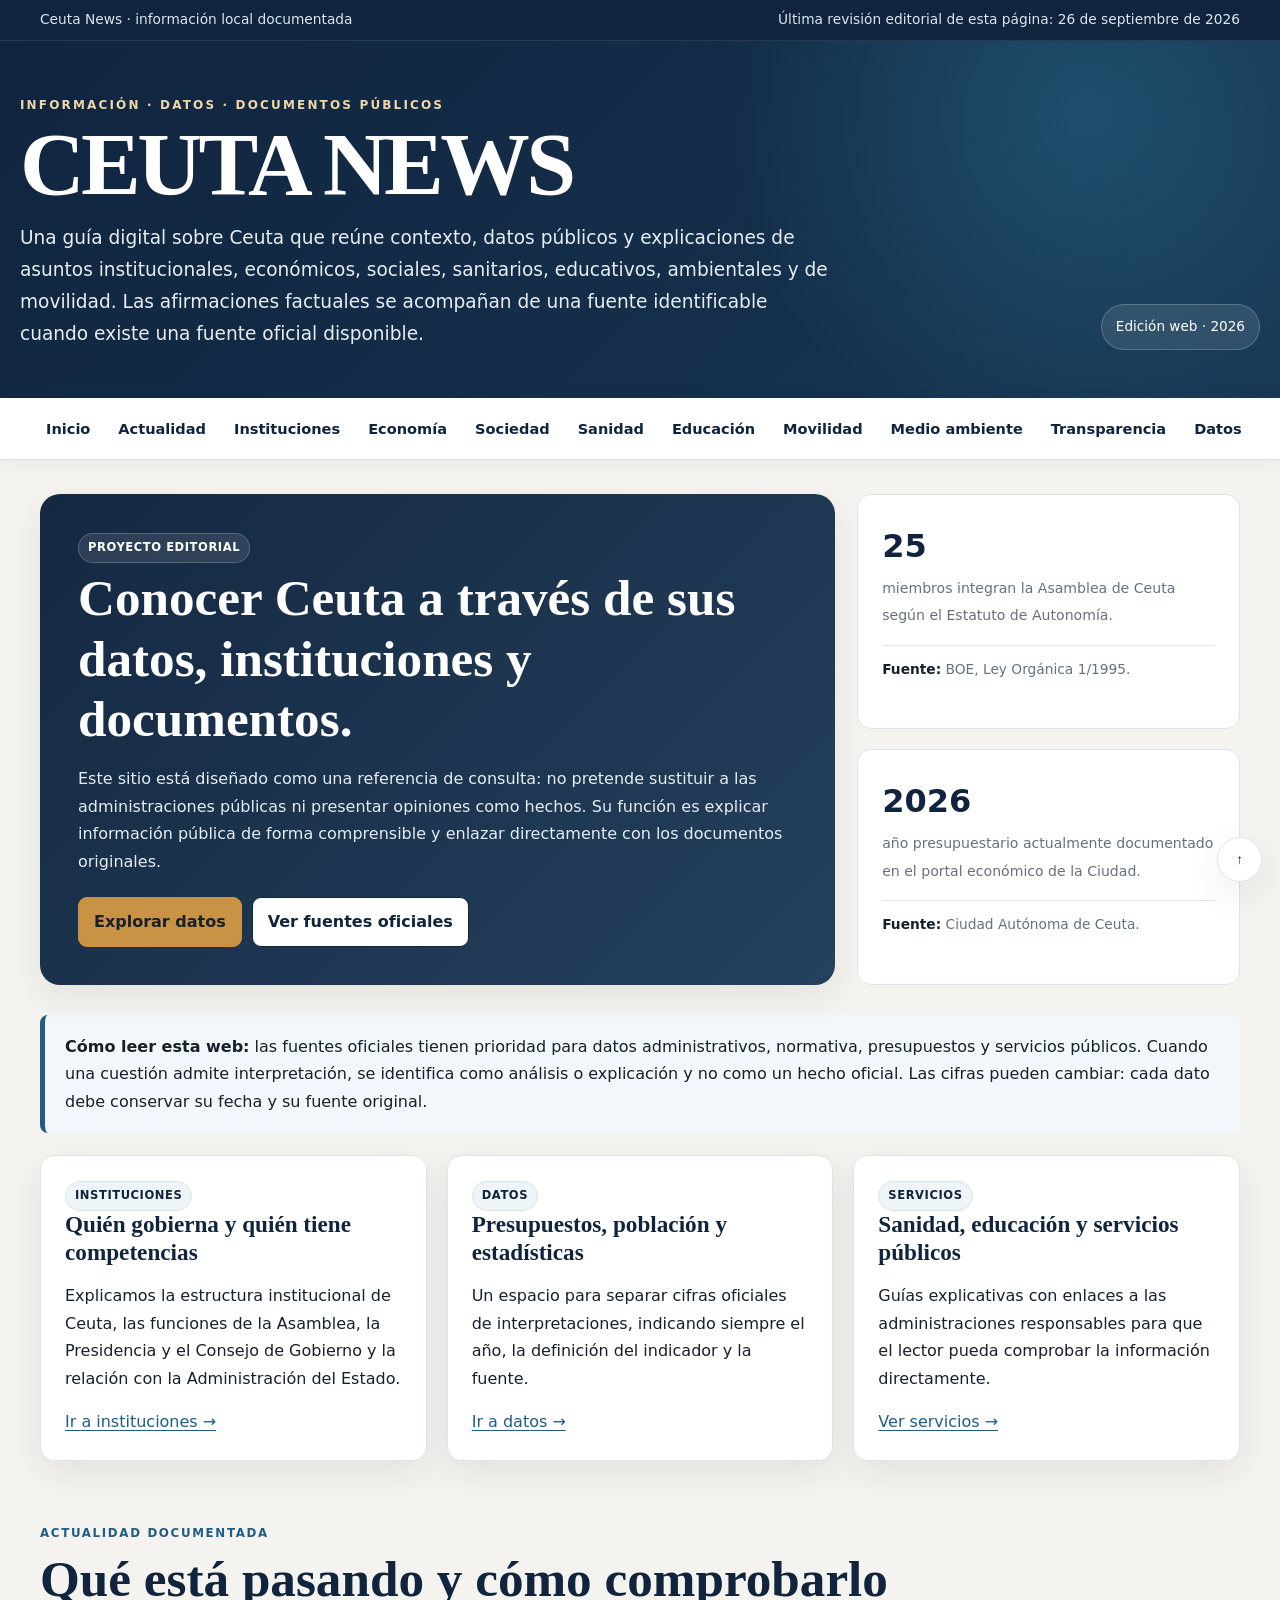
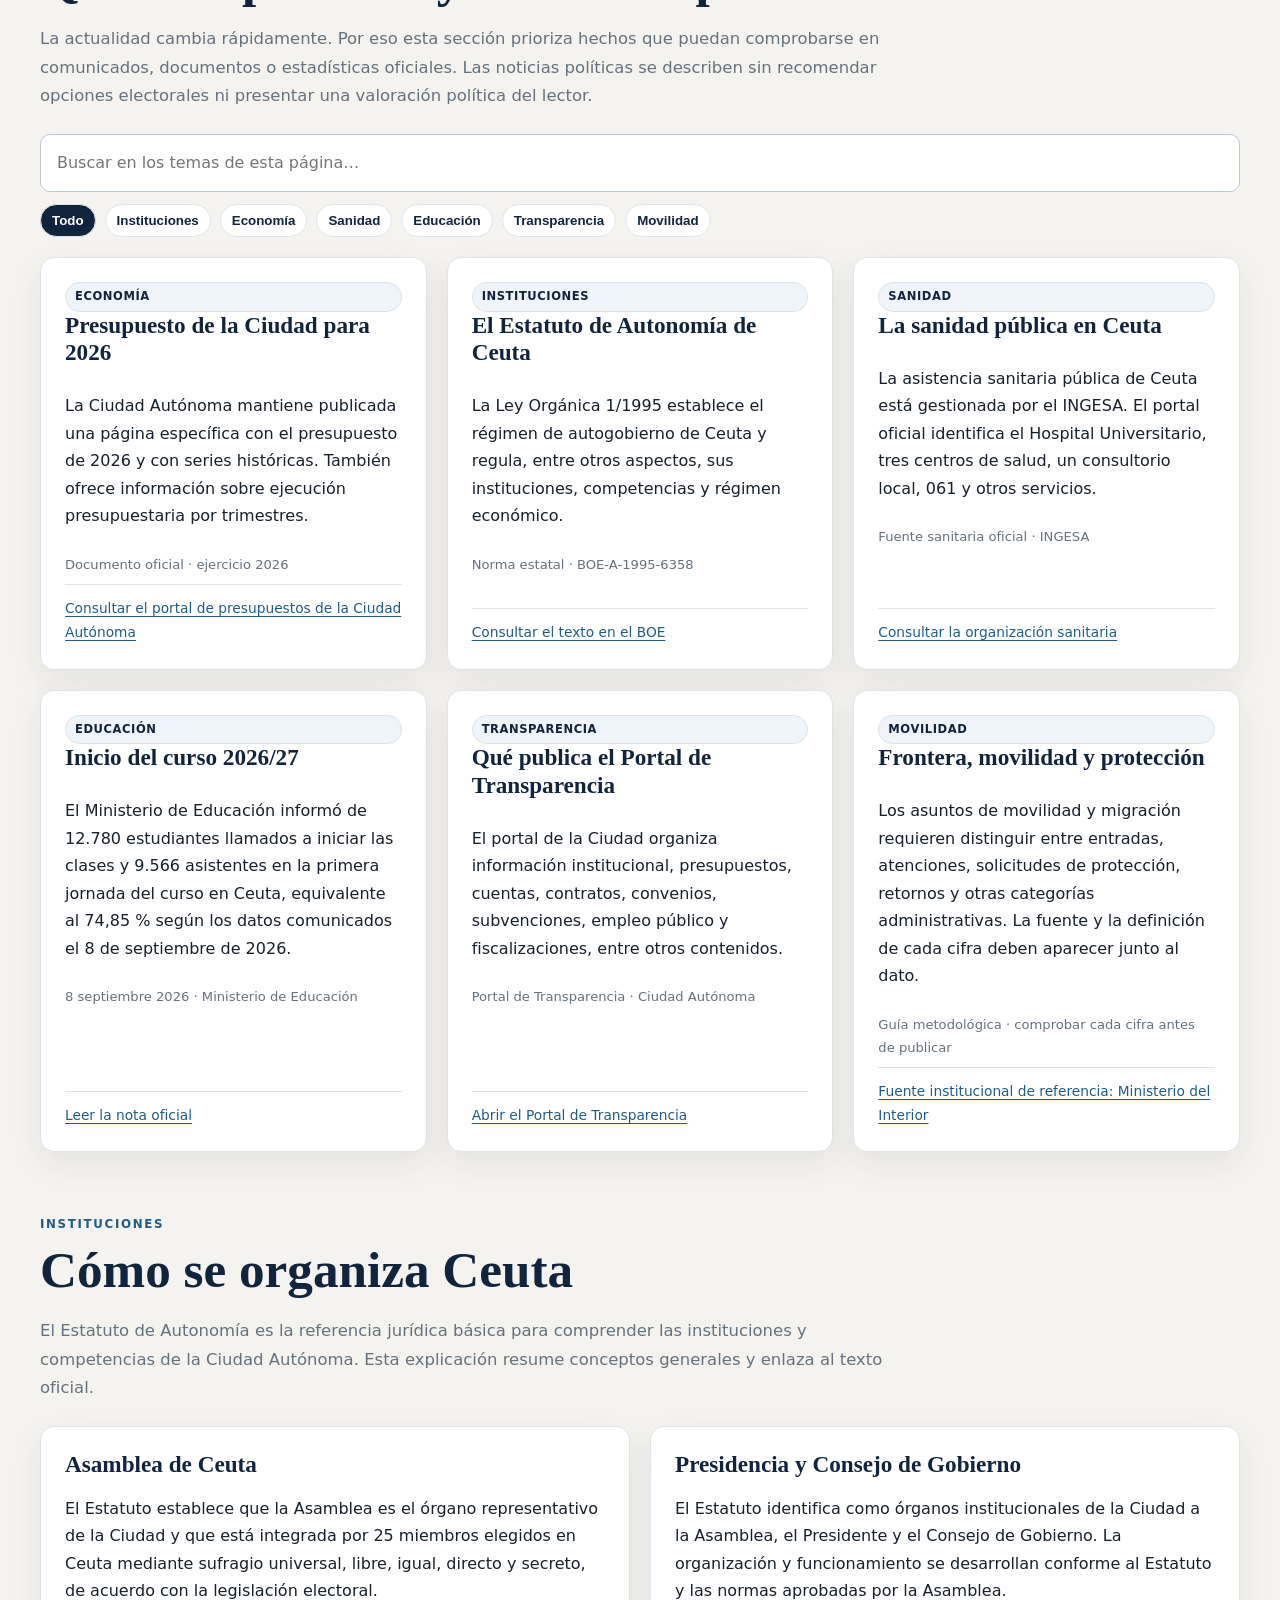
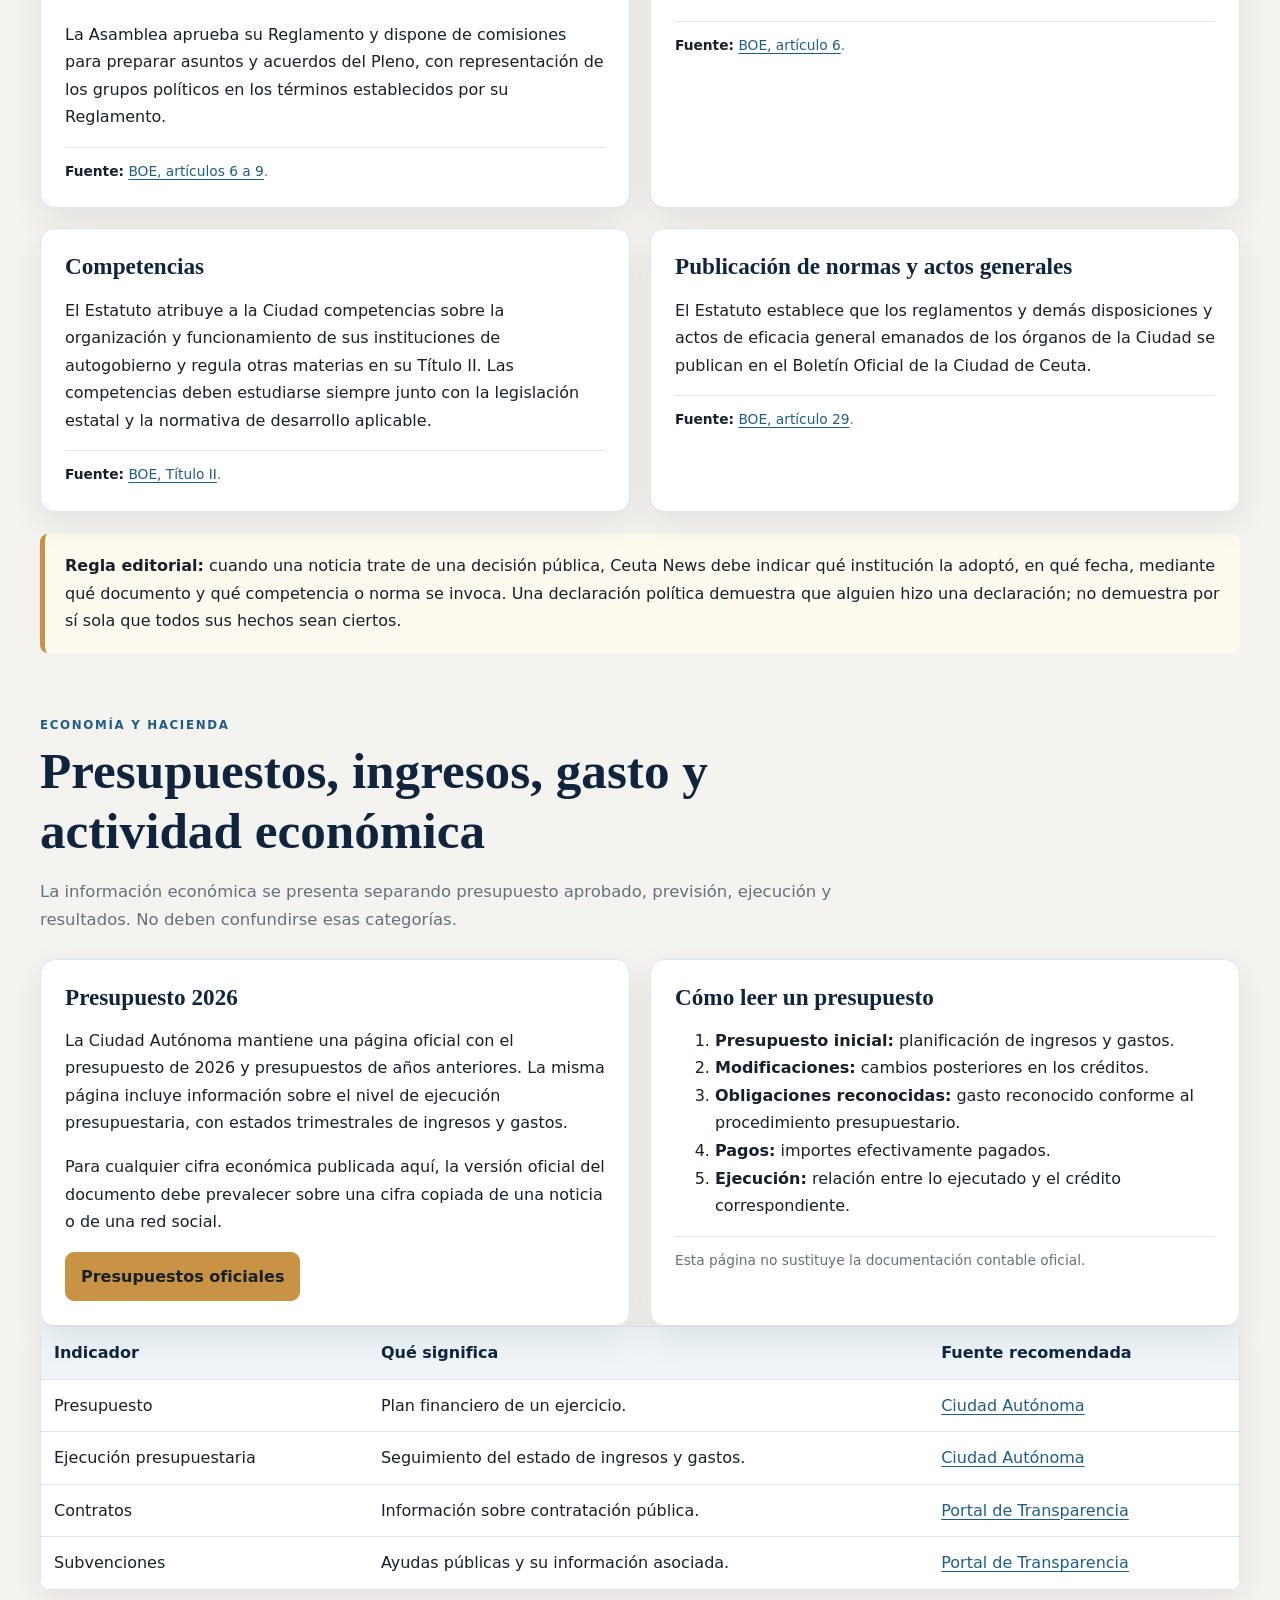
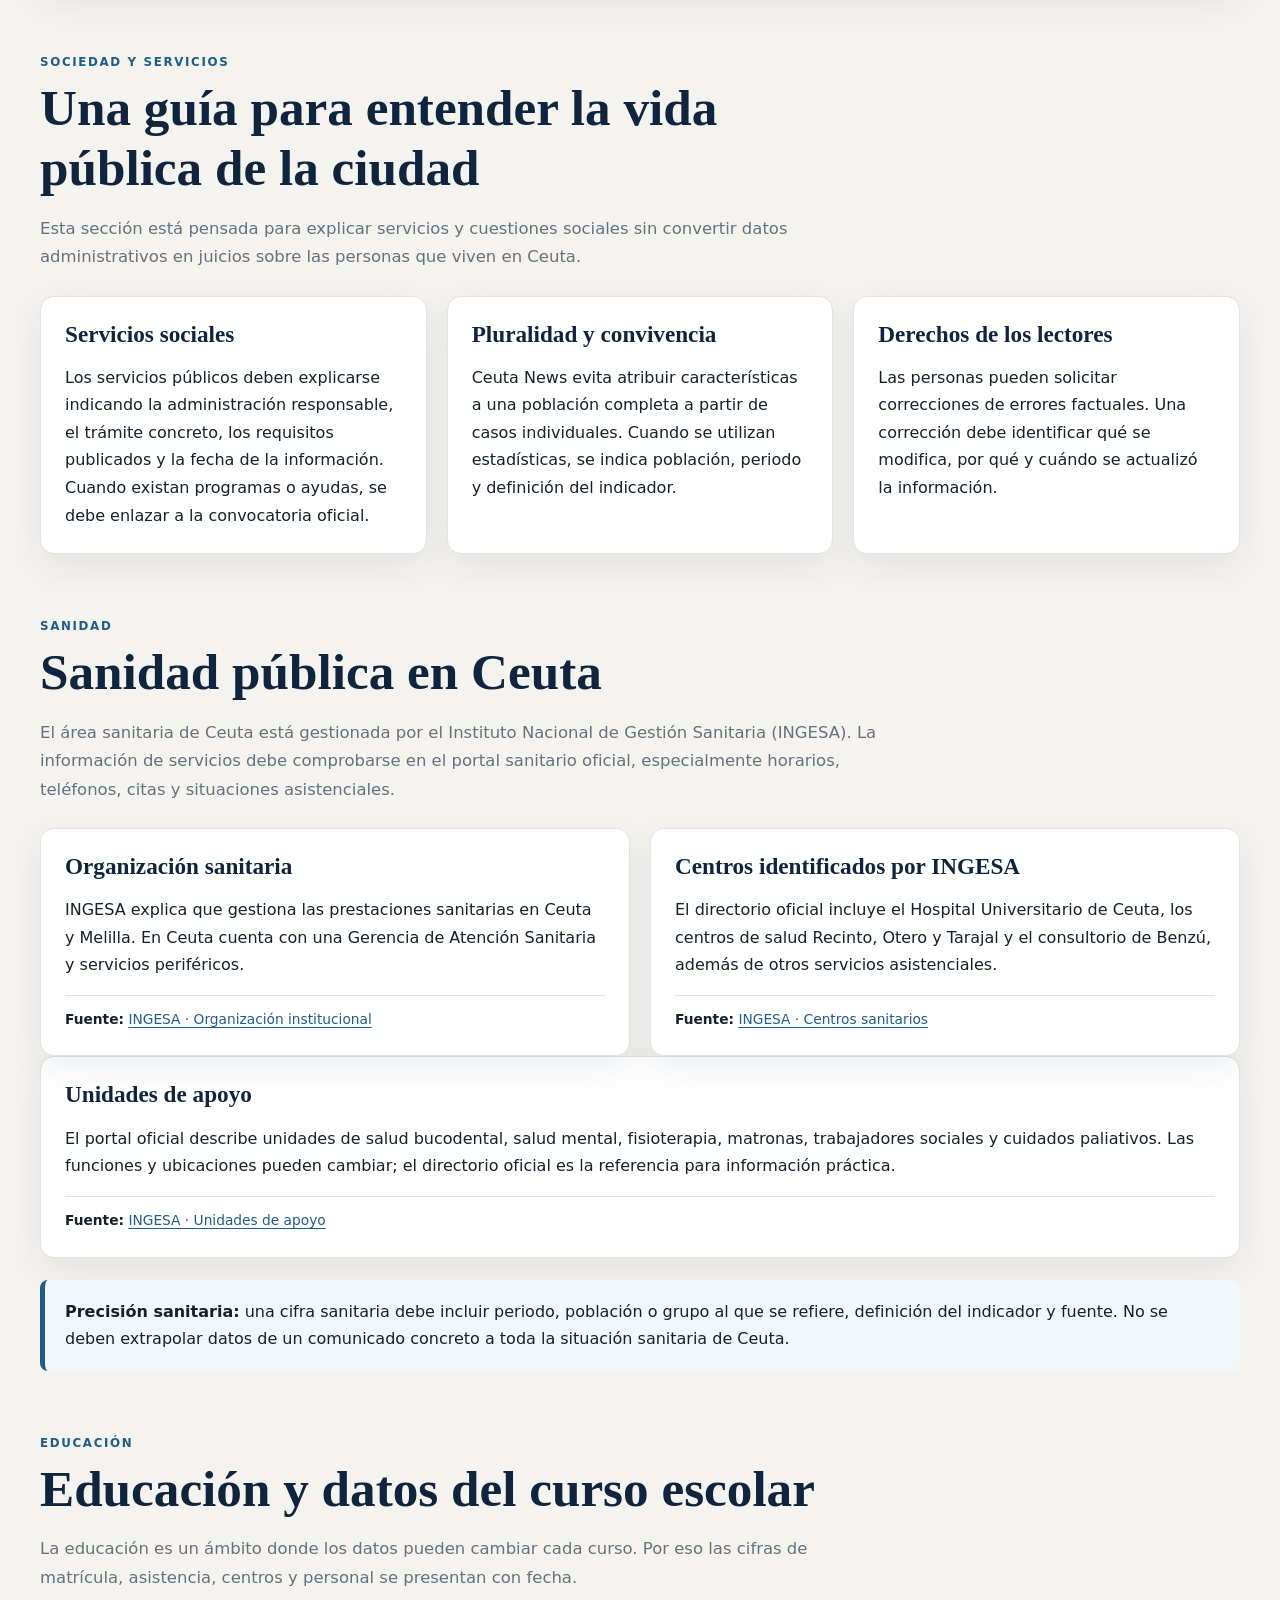
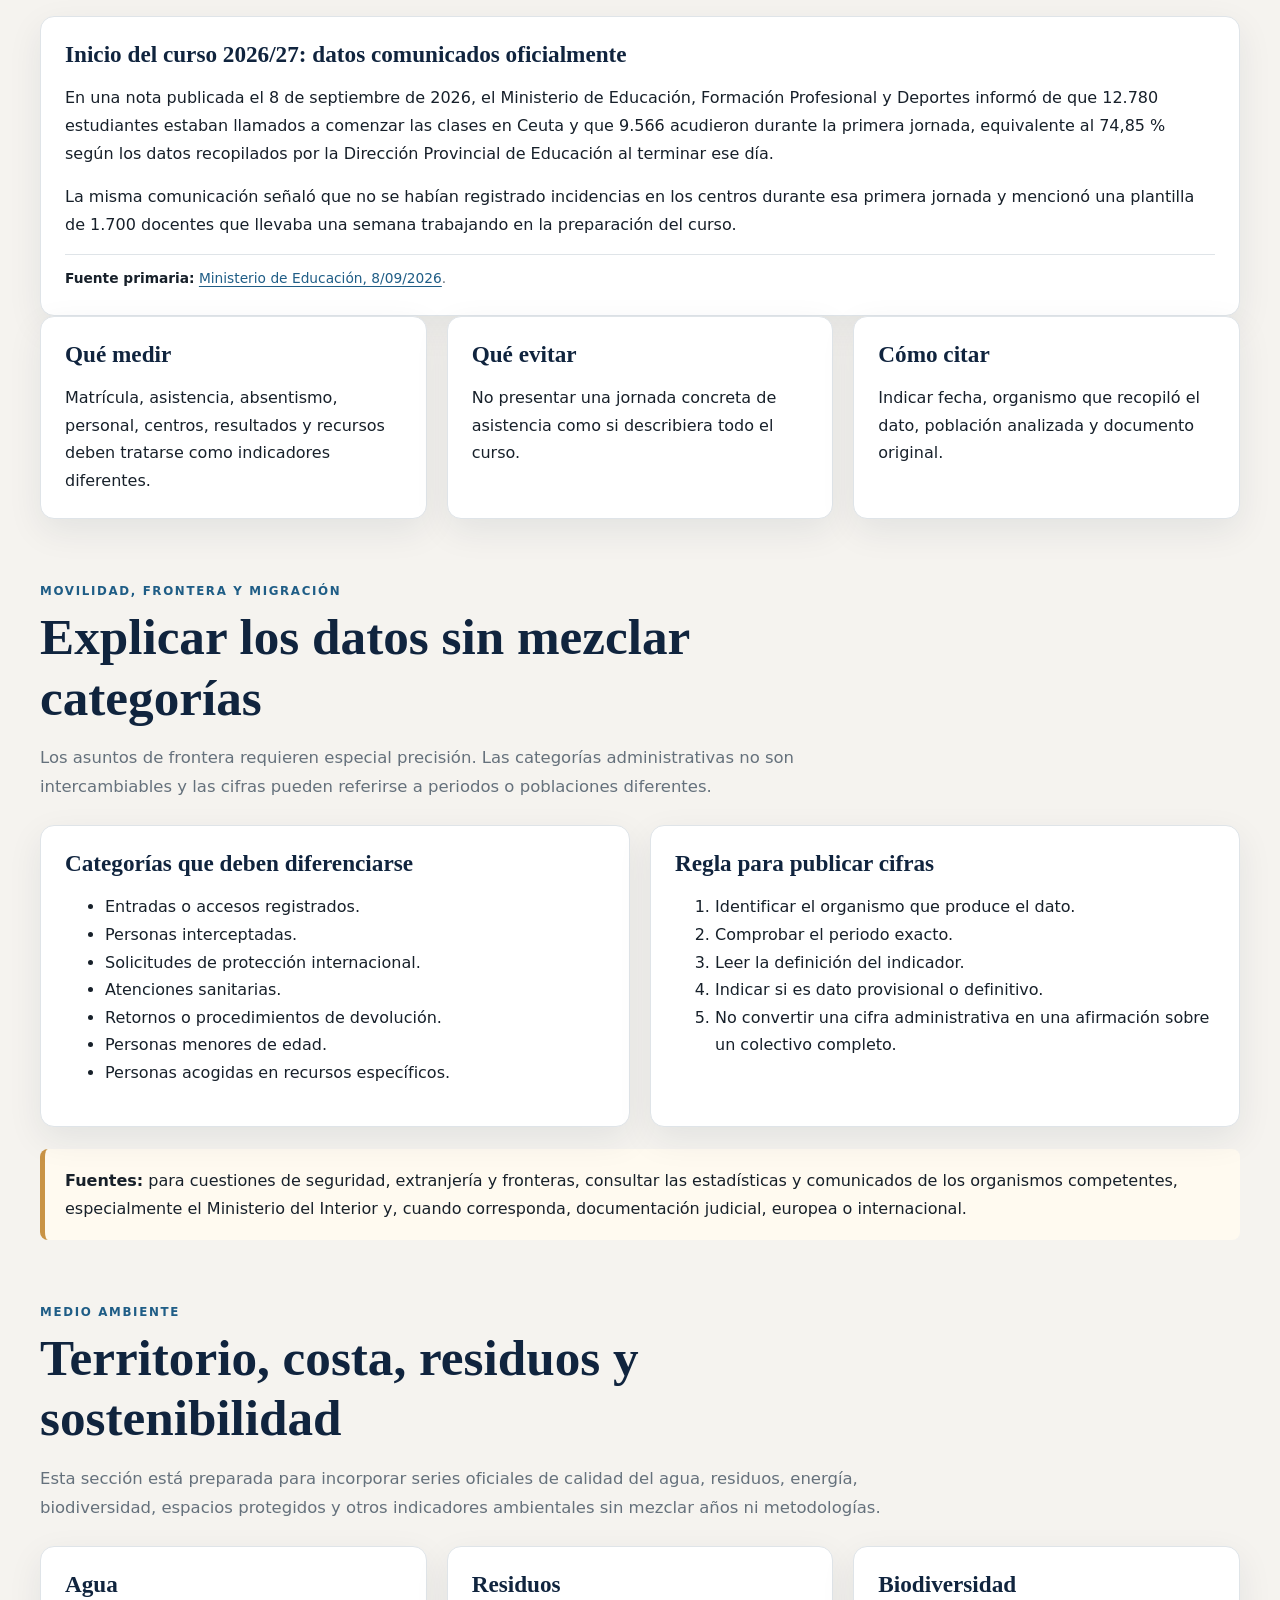
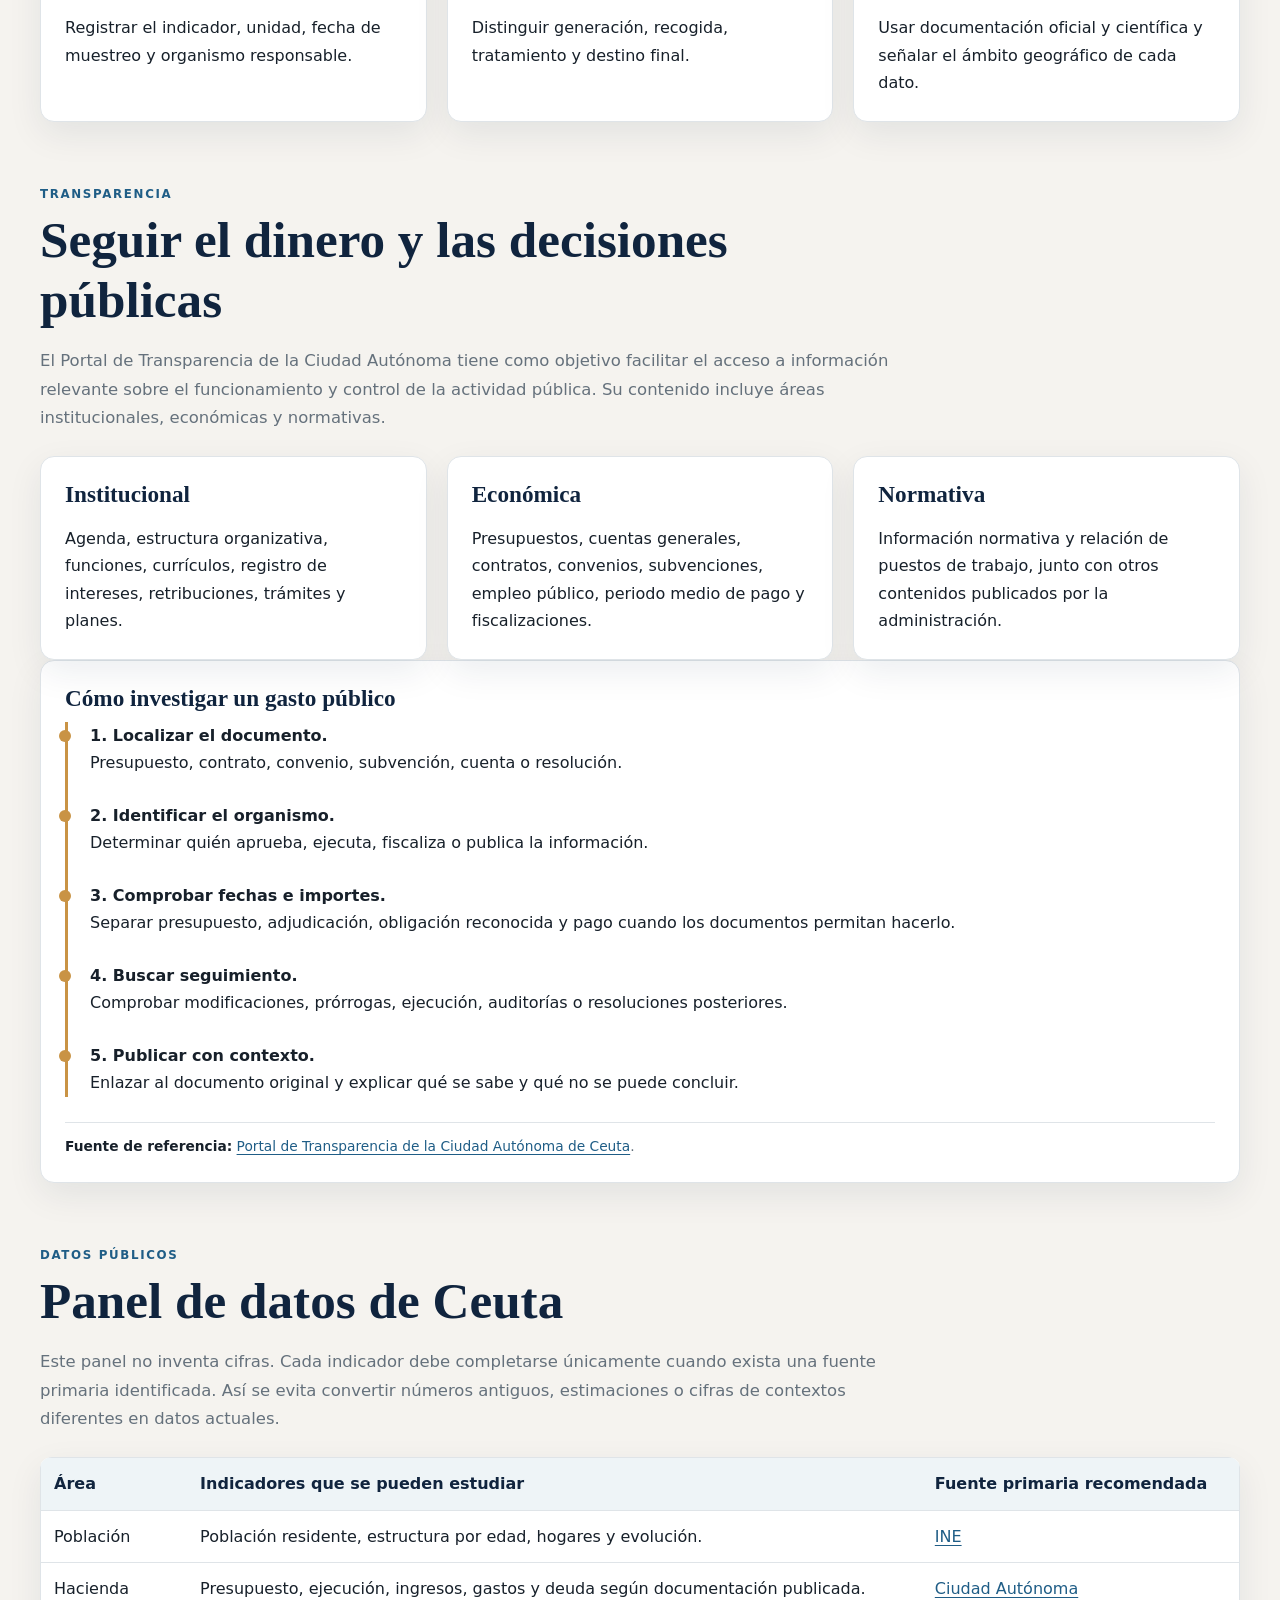
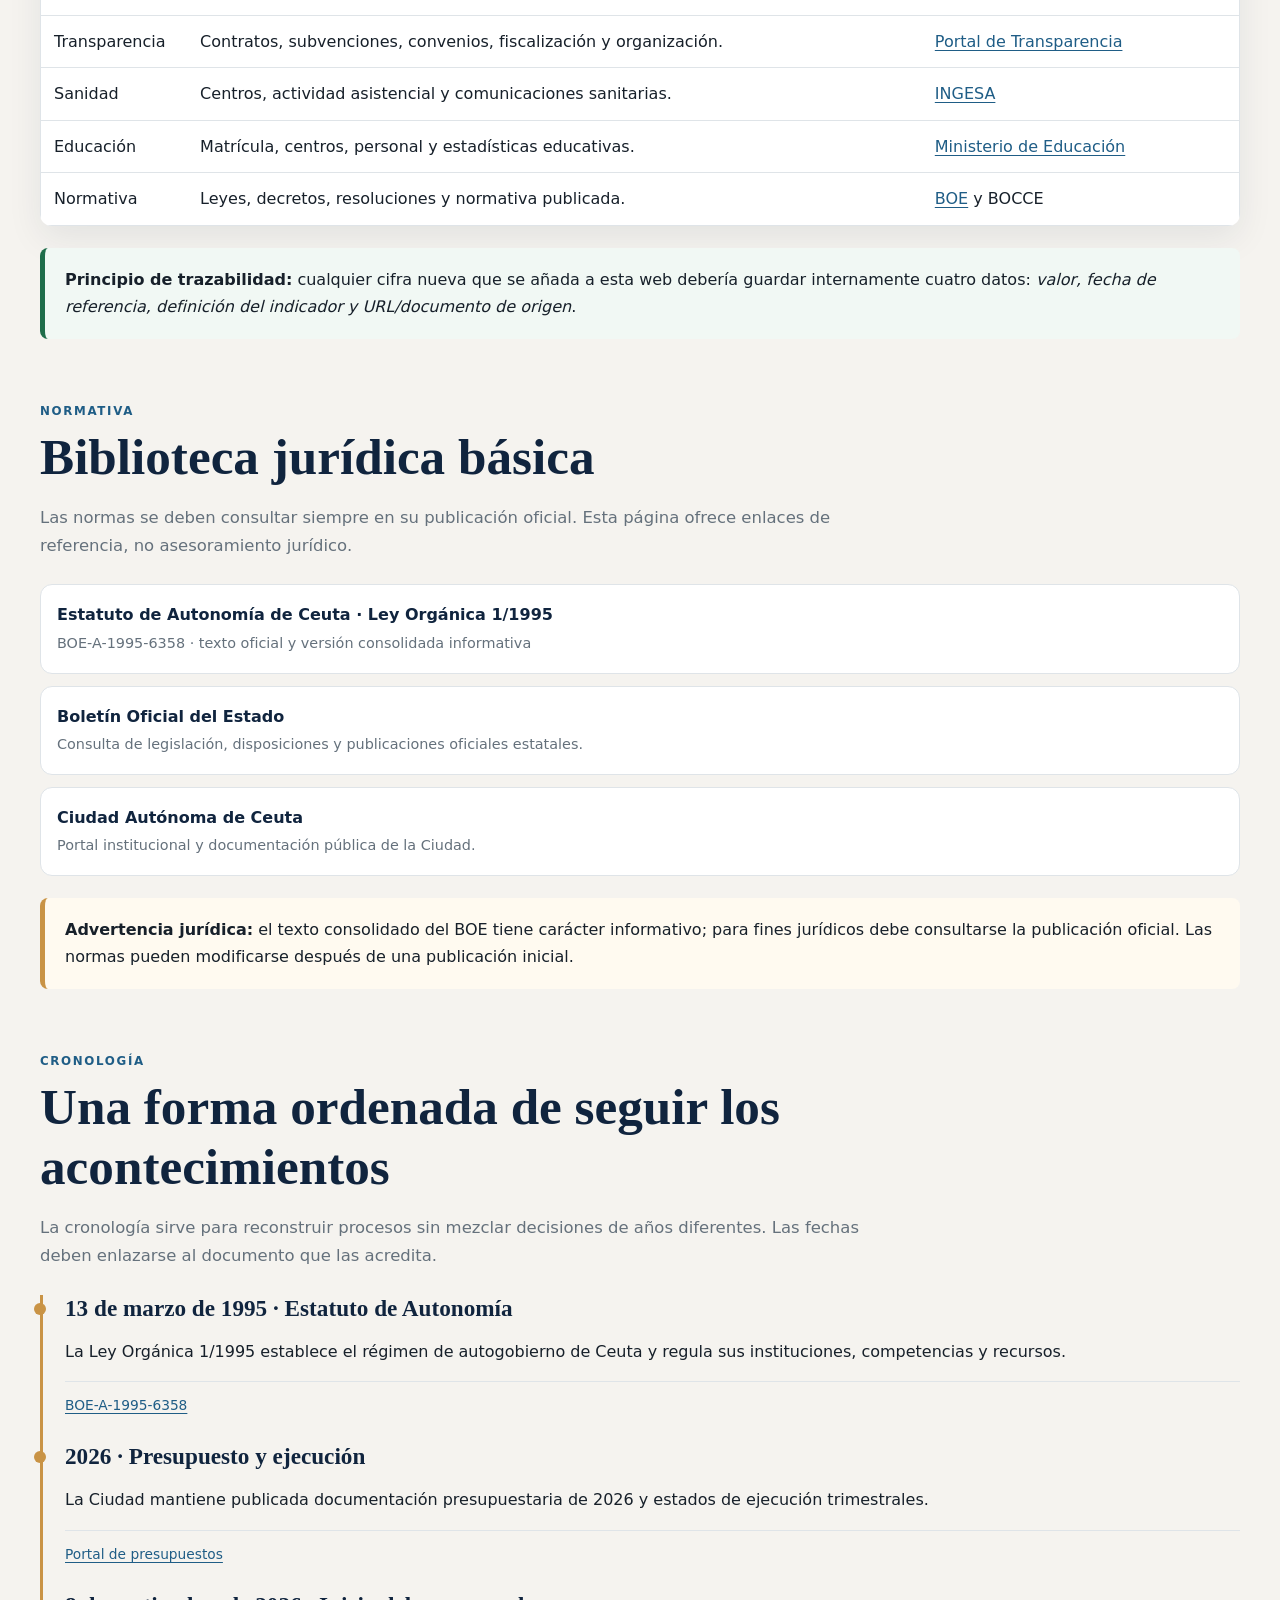
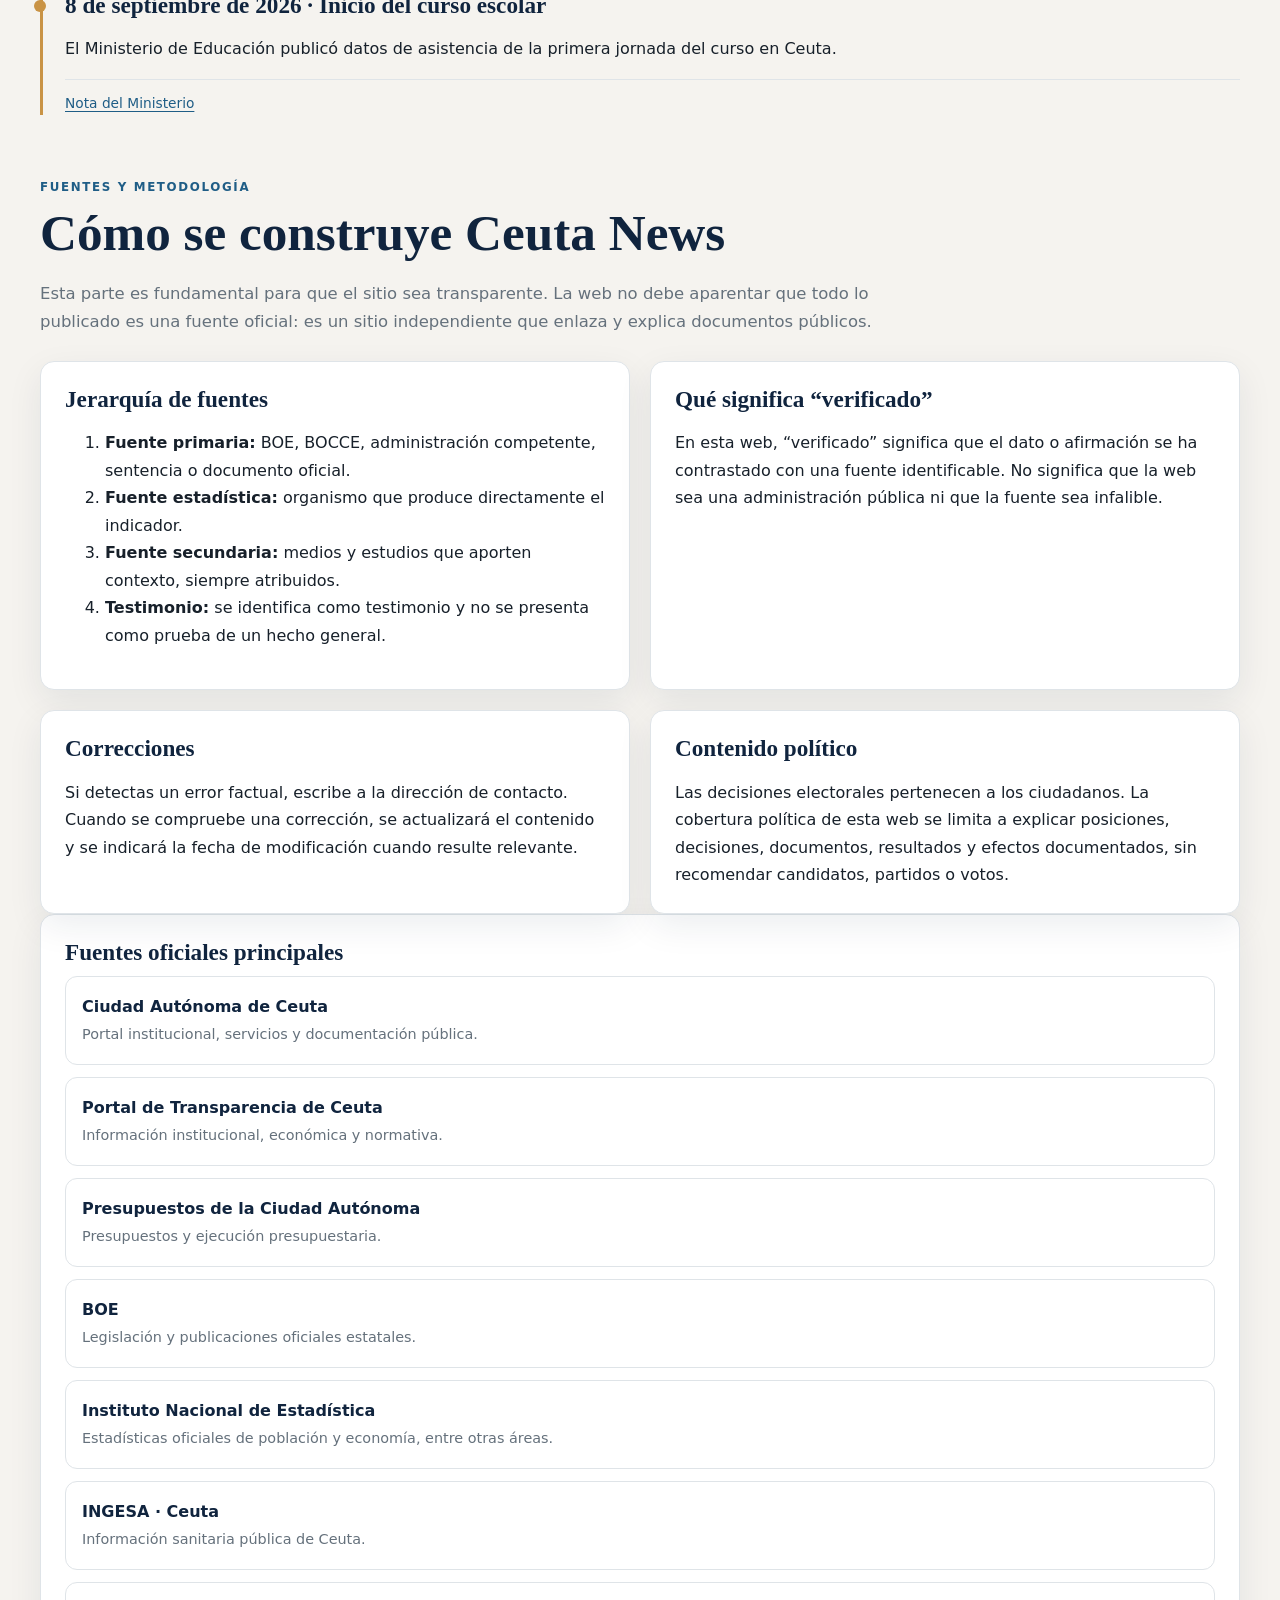
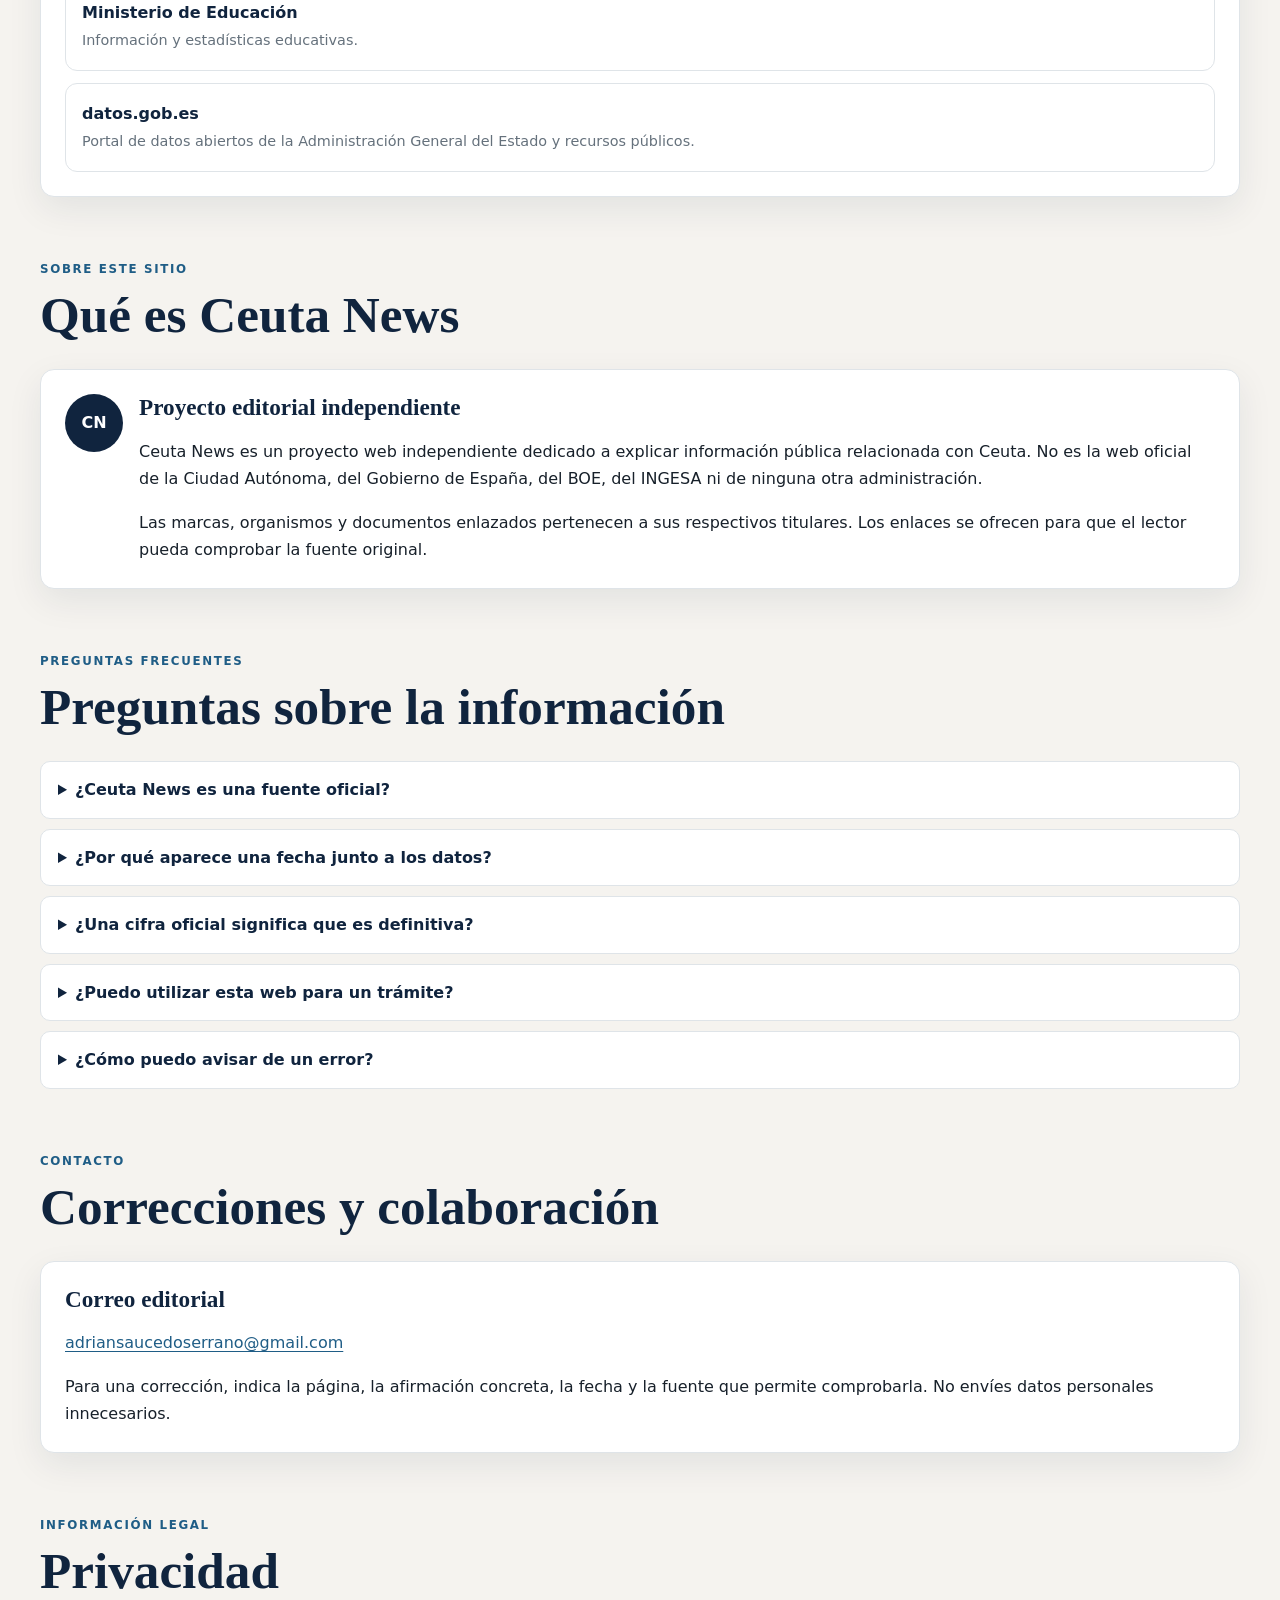
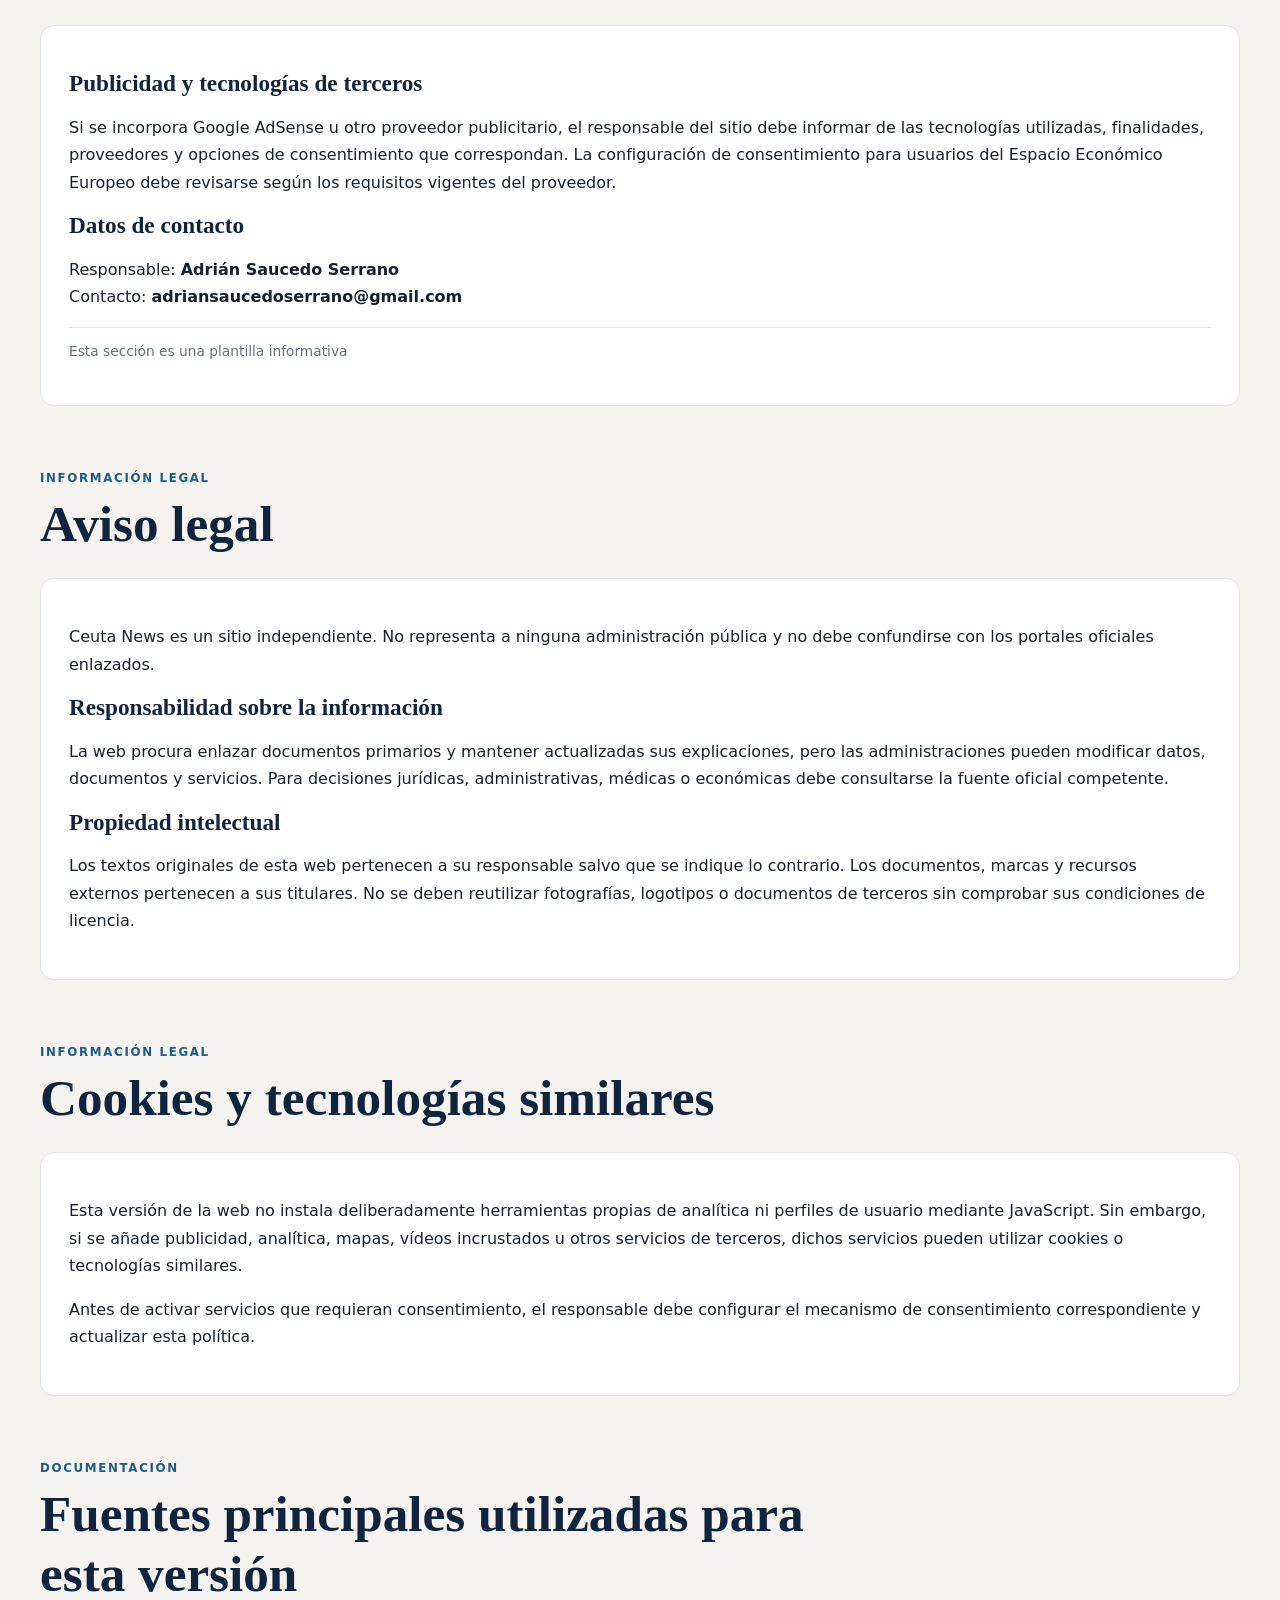
==== commit 9e95ca6e: "Update print statement from 'Hello' to 'Goodbye'" ====
--- a/index.html
+++ b/index.html
@@ -17,9 +17,6 @@
   <meta property="og:locale" content="es_ES">
 
   <!--
-    ADSENSE:
-    Cuando AdSense te proporcione tu código, pégalo aquí dentro de <head>.
-    No inventes ni modifiques tu pub-ID.
   -->
 
   <style>
@@ -1075,13 +1072,12 @@
       <div class="eyebrow">Contacto</div>
       <h2>Correcciones y colaboración</h2>
       <p>
-        Sustituye el correo de ejemplo por una dirección real antes de publicar esta página.
       </p>
     </div>
     <div class="card">
       <h3>Correo editorial</h3>
-      <!-- CAMBIA ESTA DIRECCIÓN POR LA TUYA ANTES DE PUBLICAR -->
-      <p><a href="mailto:adriansaucedoserrano@gmail.com">adriansaucedoserrano@gmail.com</a></p>
+      <!--  -->
+      <p><a href="https://mail.google.com/mail/?view=cm&fs=1&to=adriansaucedoserrano@gmail.com" target="_blank" rel="noopener">adriansaucedoserrano@gmail.com</a></p>
       <p>
         Para una corrección, indica la página, la afirmación concreta, la fecha y la
         fuente que permite comprobarla. No envíes datos personales innecesarios.
@@ -1096,11 +1092,6 @@
     </div>
     <div class="legal">
       <p>
-        Esta plantilla está diseñada para funcionar sin cuentas de usuario, comentarios
-        ni formularios que almacenen datos personales en el servidor. Antes de publicar
-        definitivamente, el responsable del sitio debe completar esta política con su
-        identidad y datos de contacto reales y adaptarla a los servicios que efectivamente
-        utilice.
       </p>
       <h3>Publicidad y tecnologías de terceros</h3>
       <p>
@@ -1113,7 +1104,7 @@
       <h3>Datos de contacto</h3>
       <p>Responsable: <strong>Adrián Saucedo Serrano</strong><br>
       Contacto: <strong>adriansaucedoserrano@gmail.com</strong></p>
-      <p class="source">Esta sección es una plantilla informativa y debe completarse antes de una publicación comercial.</p>
+      <p class="source">Esta sección es una plantilla informativa</p>
     </div>
   </section>
 
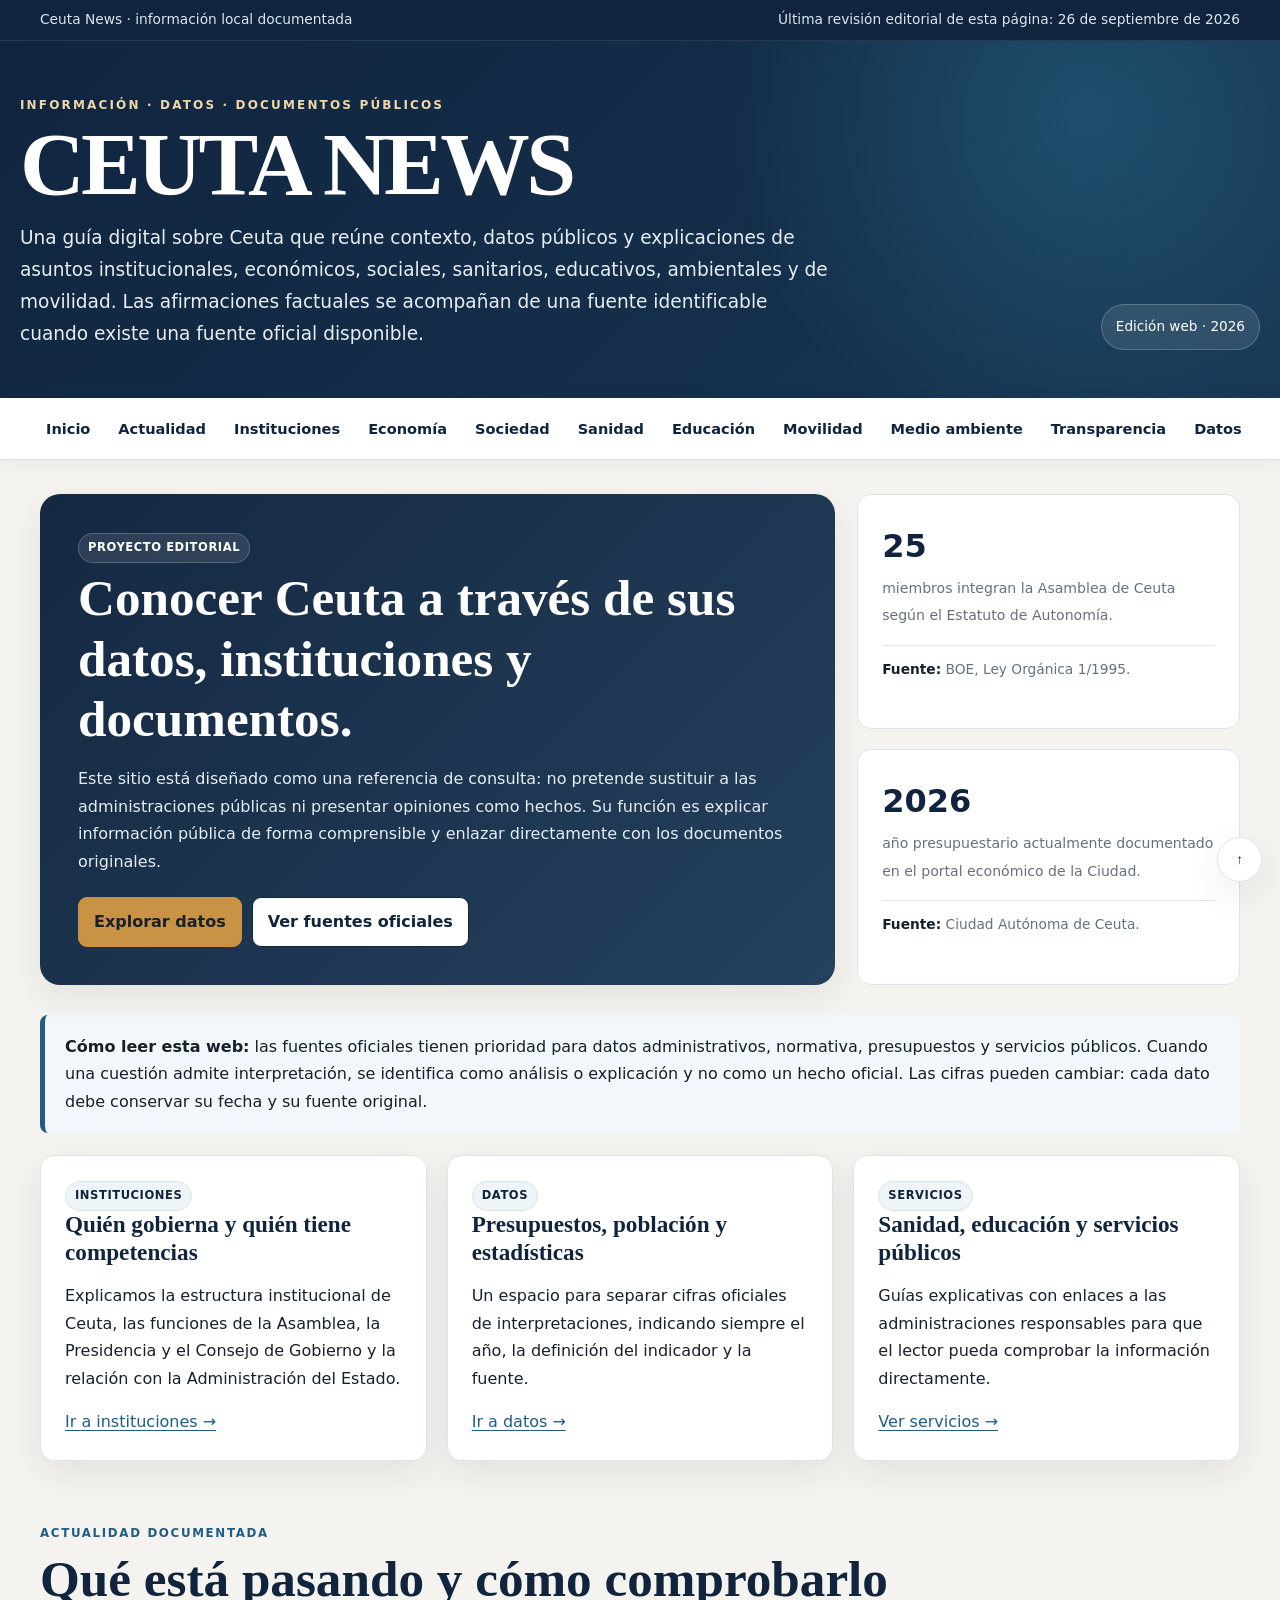
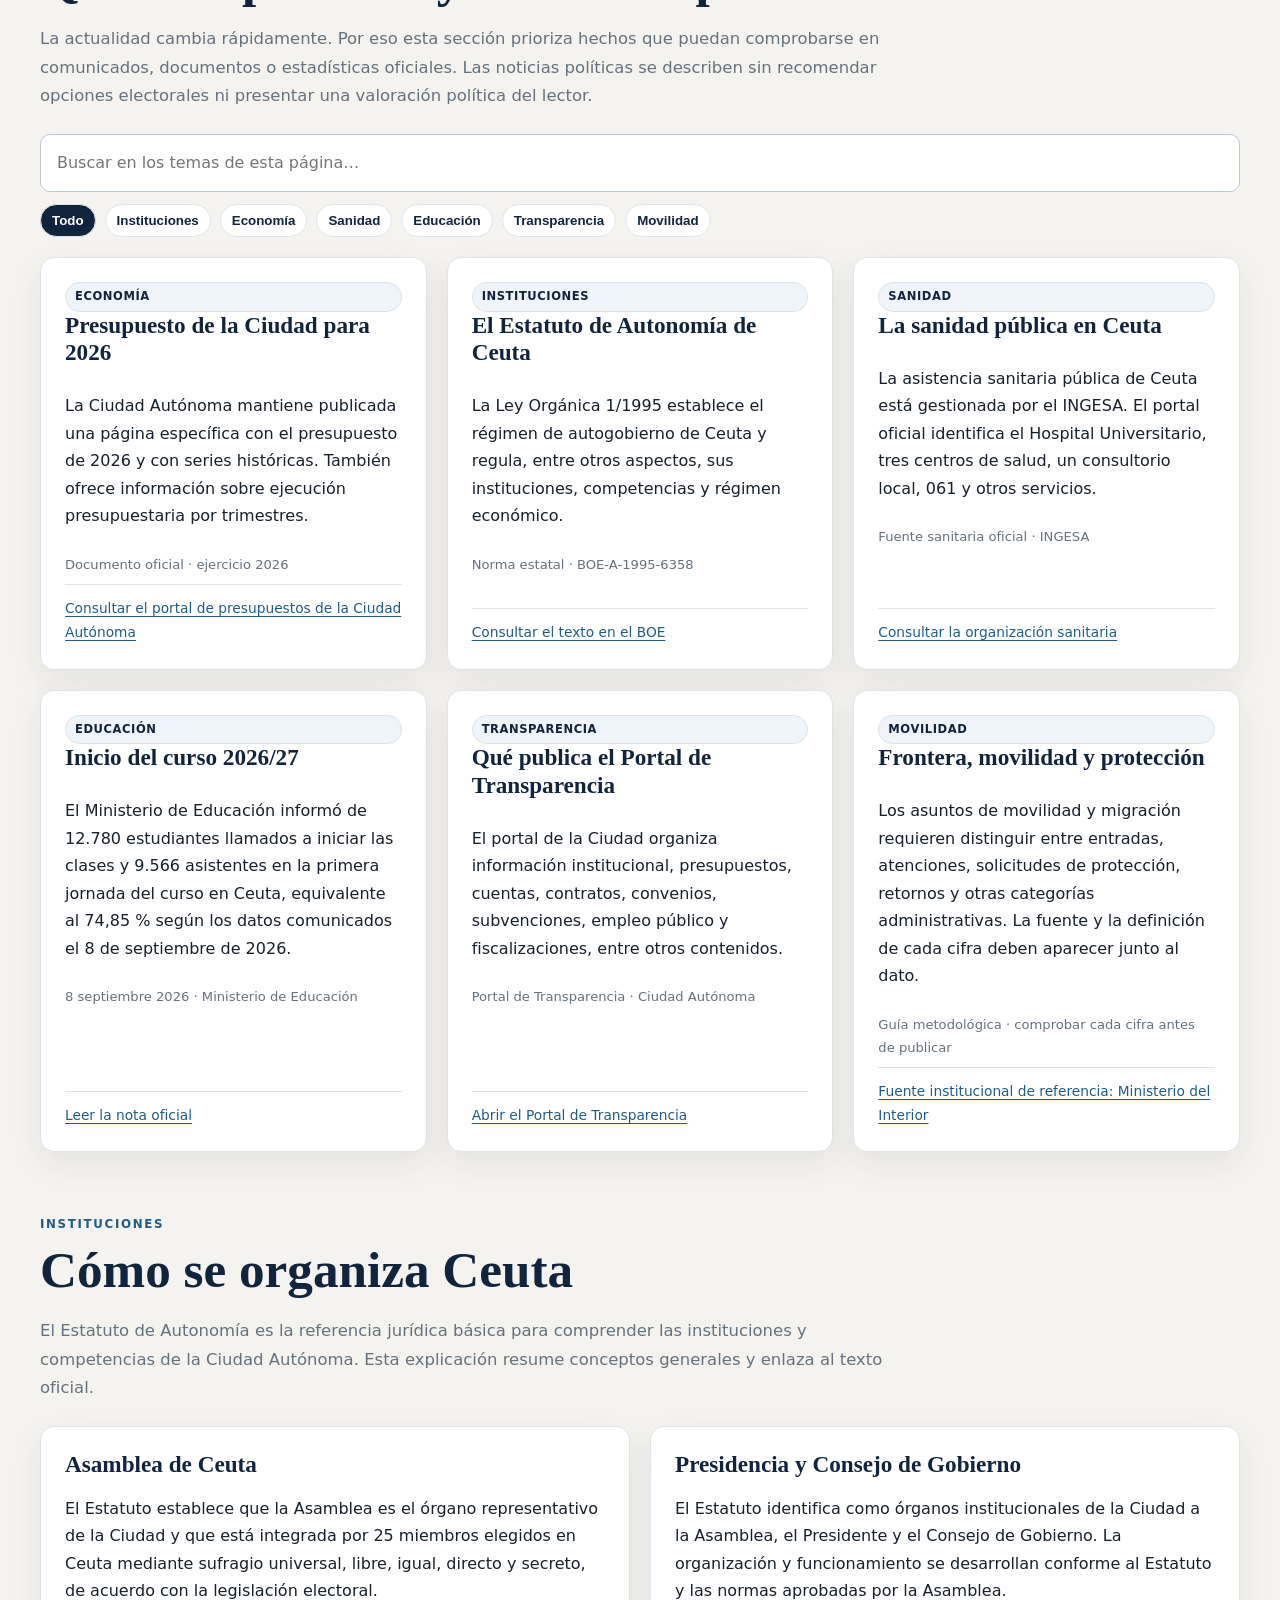
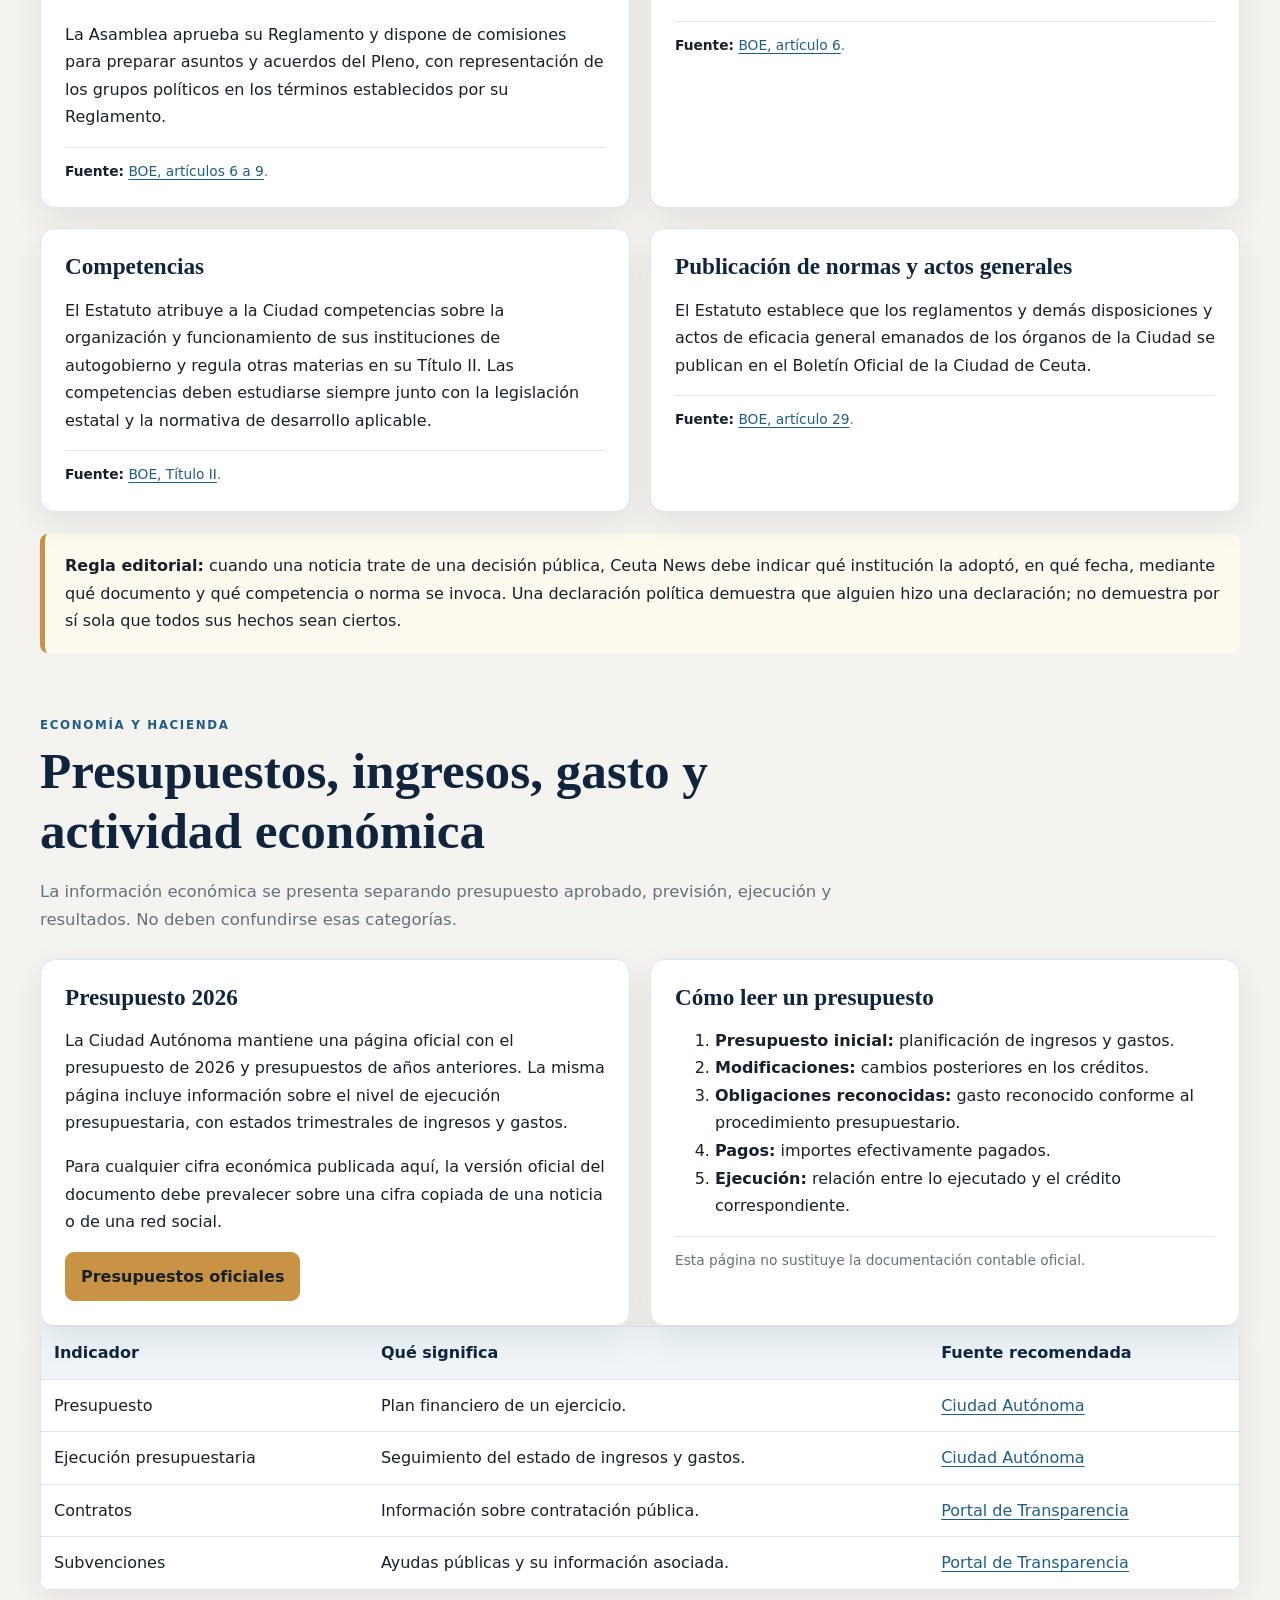
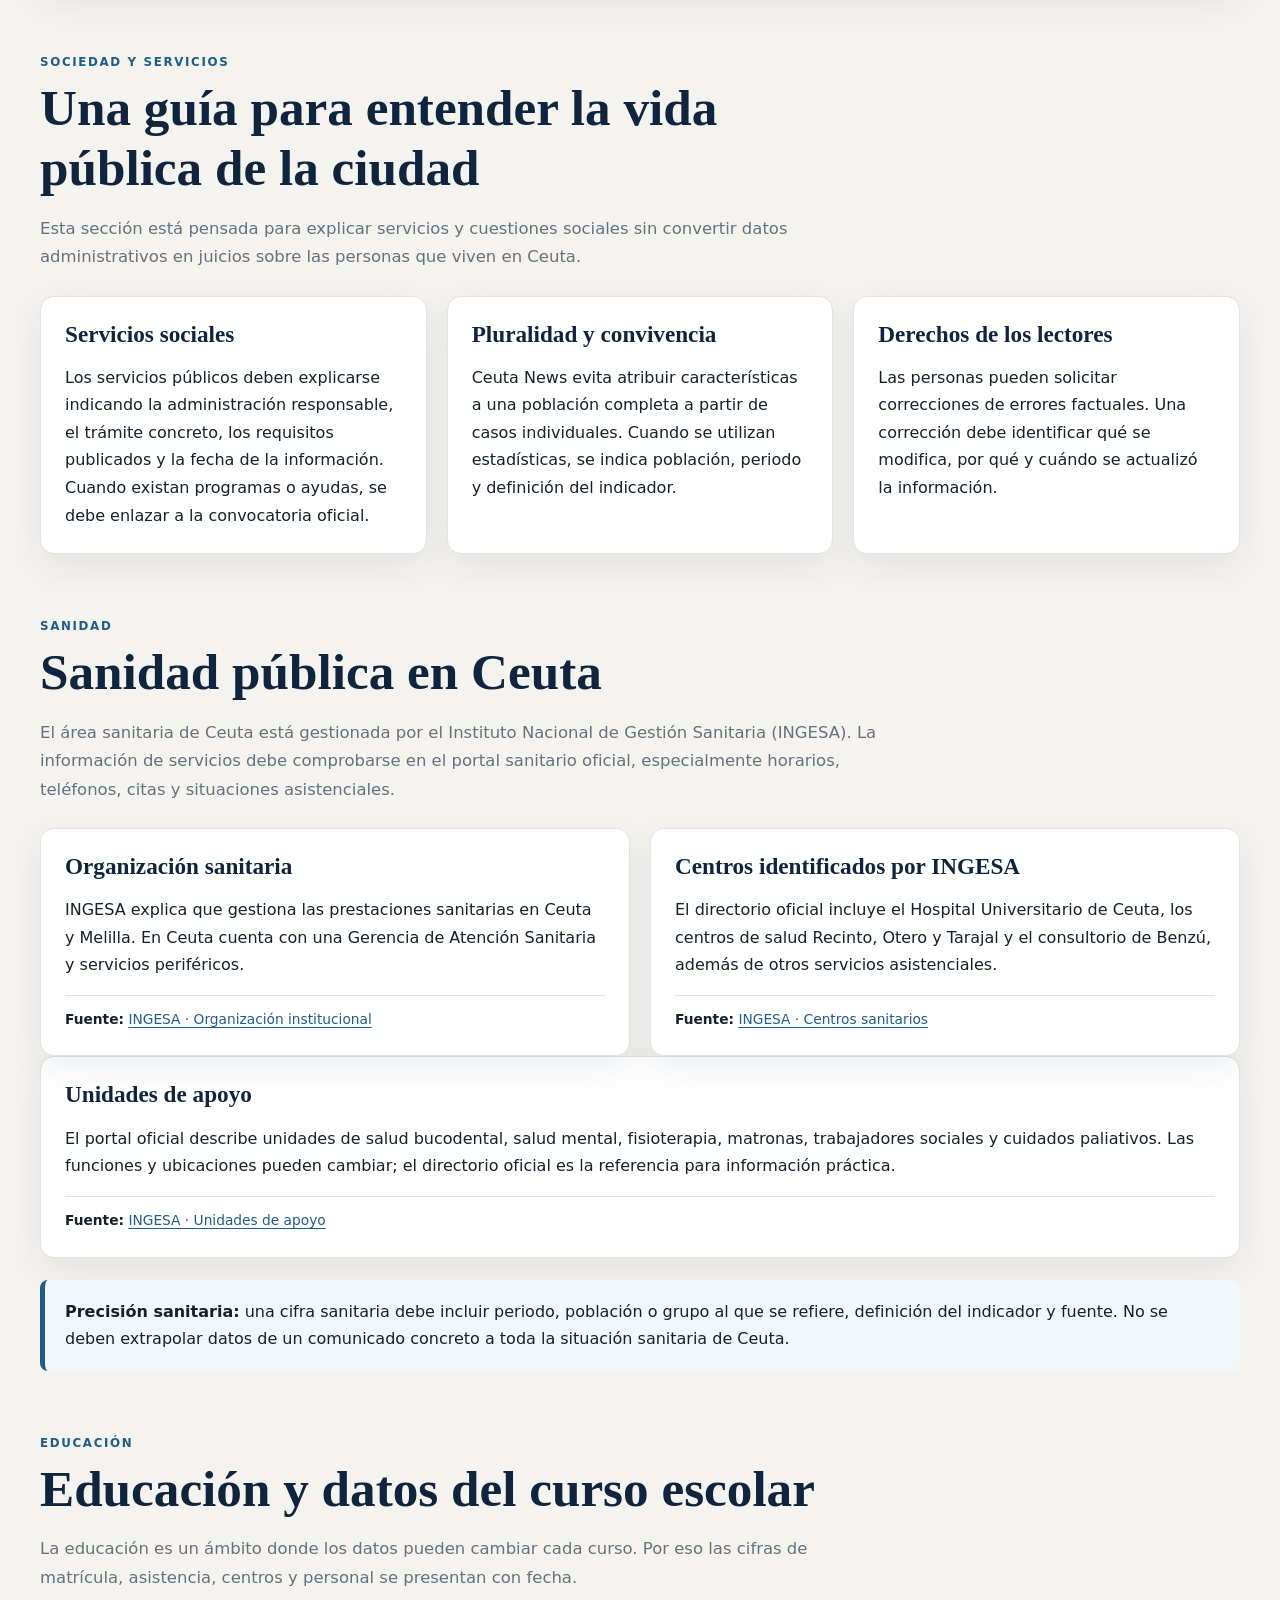
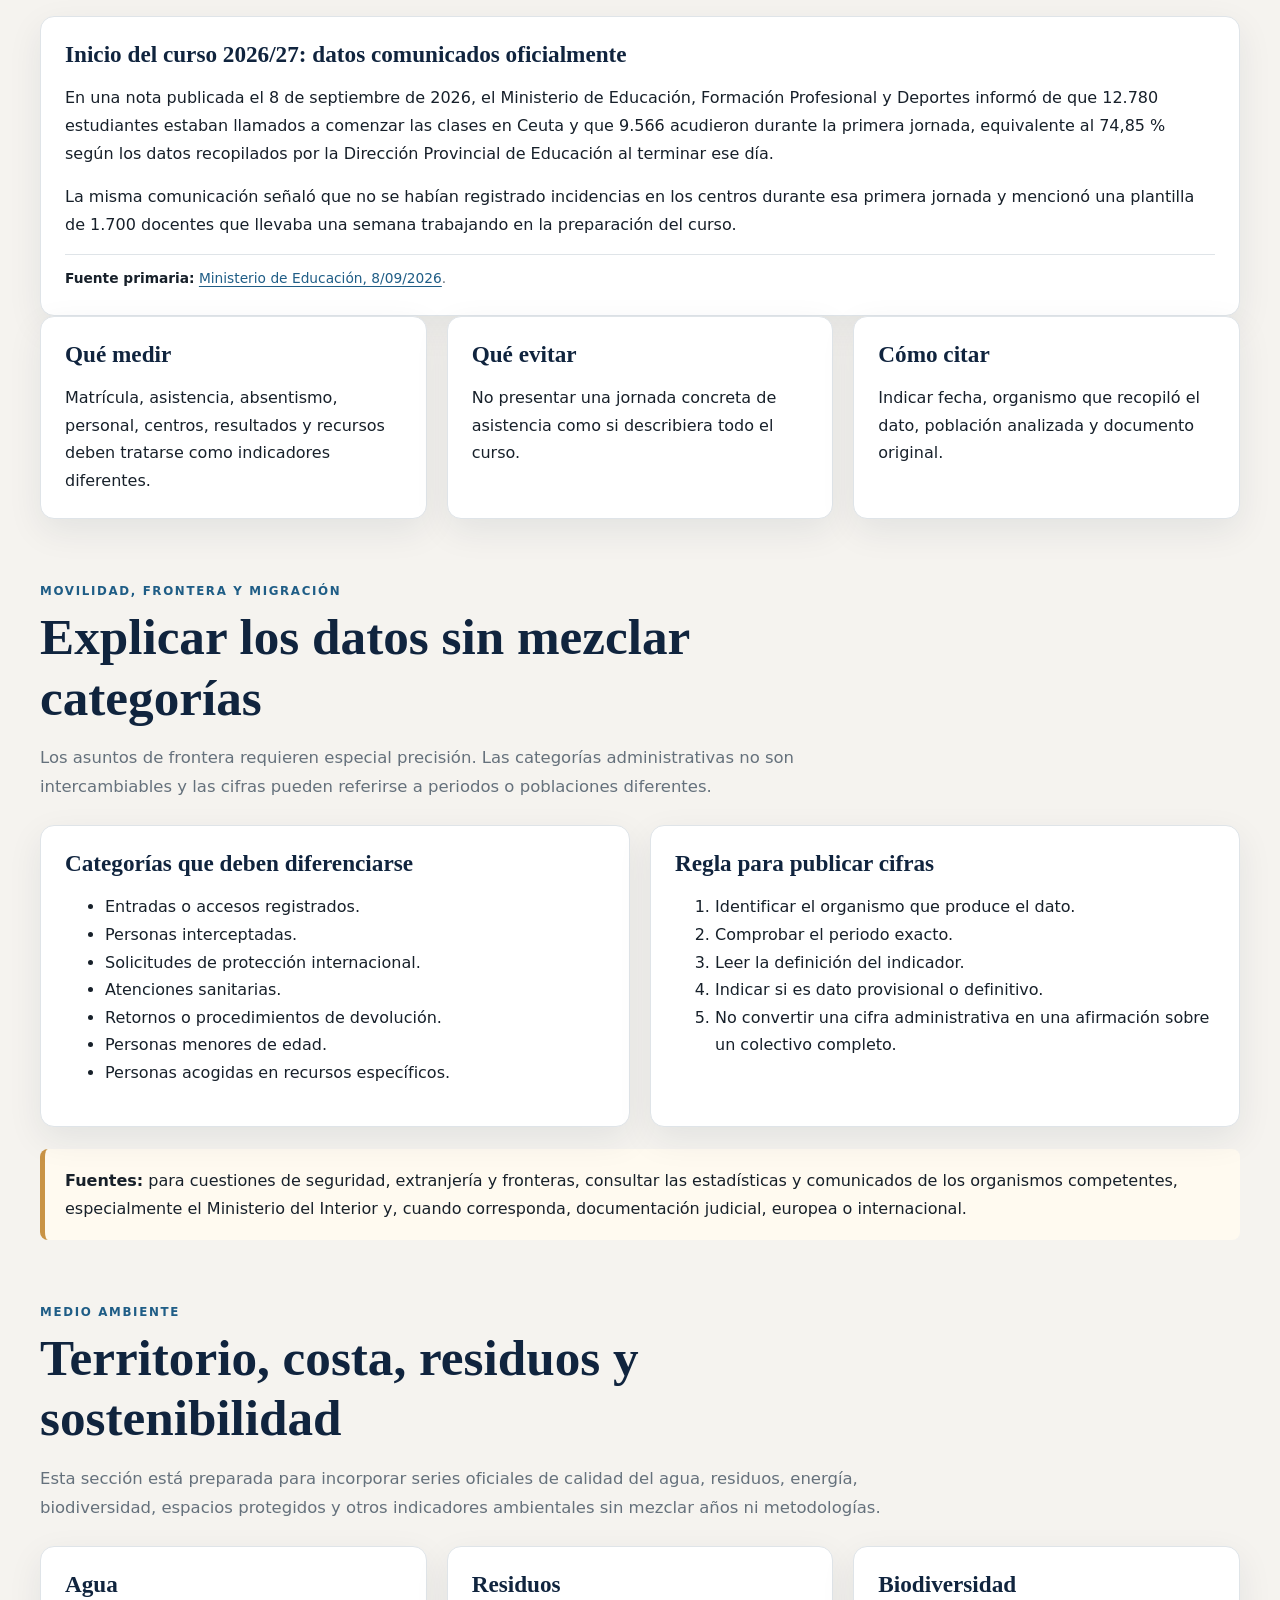
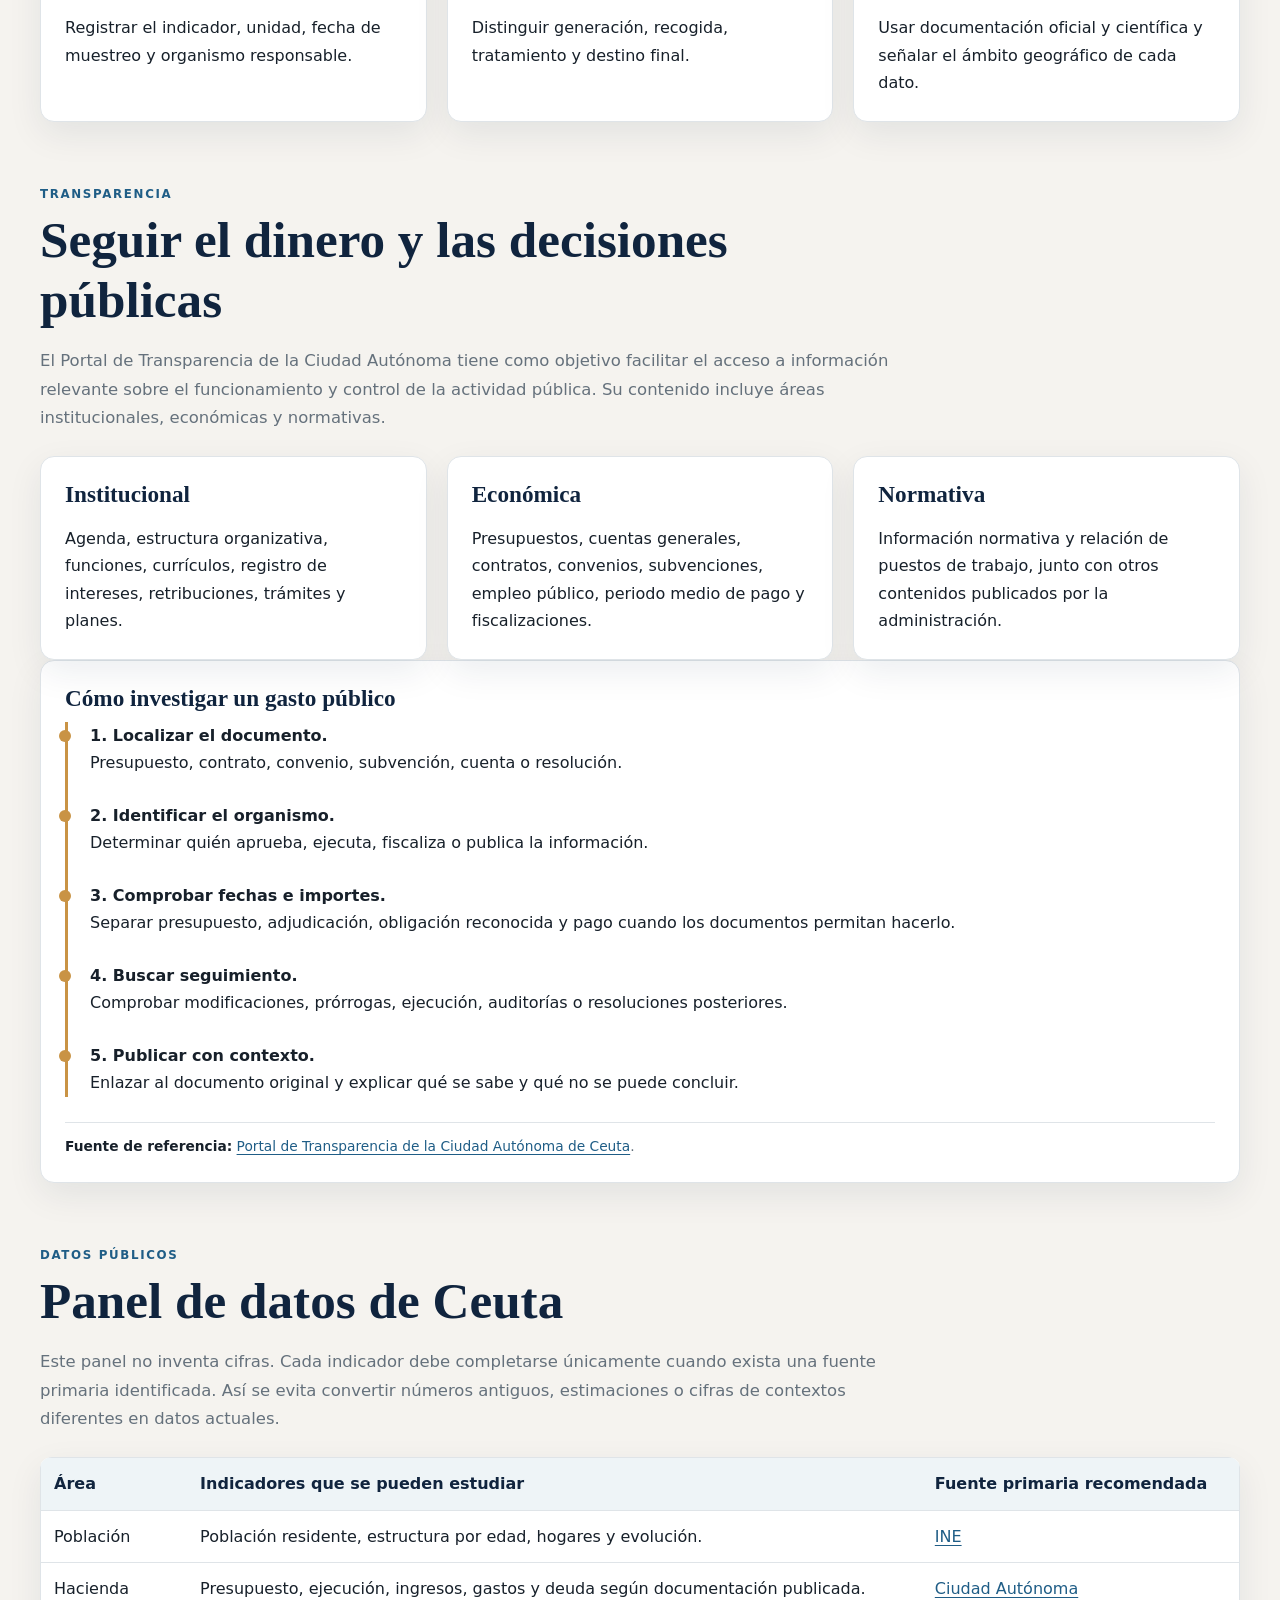
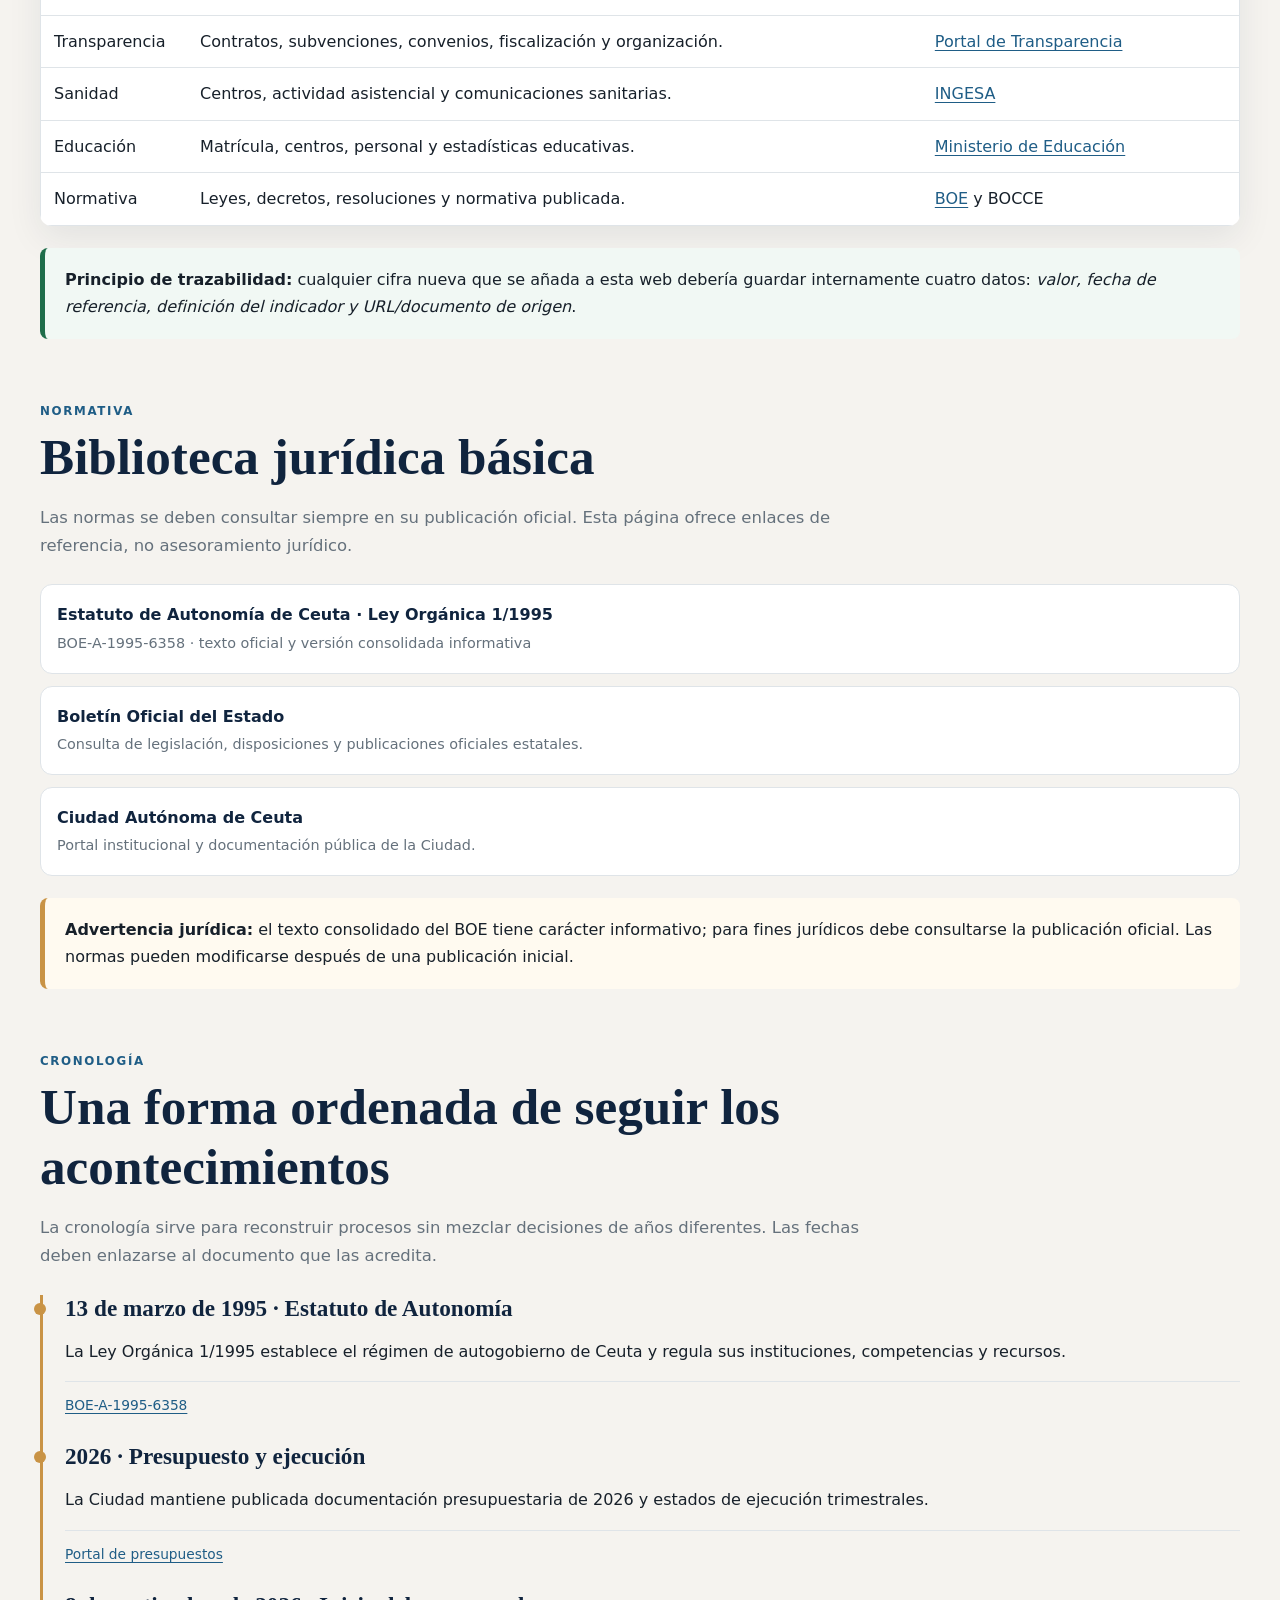
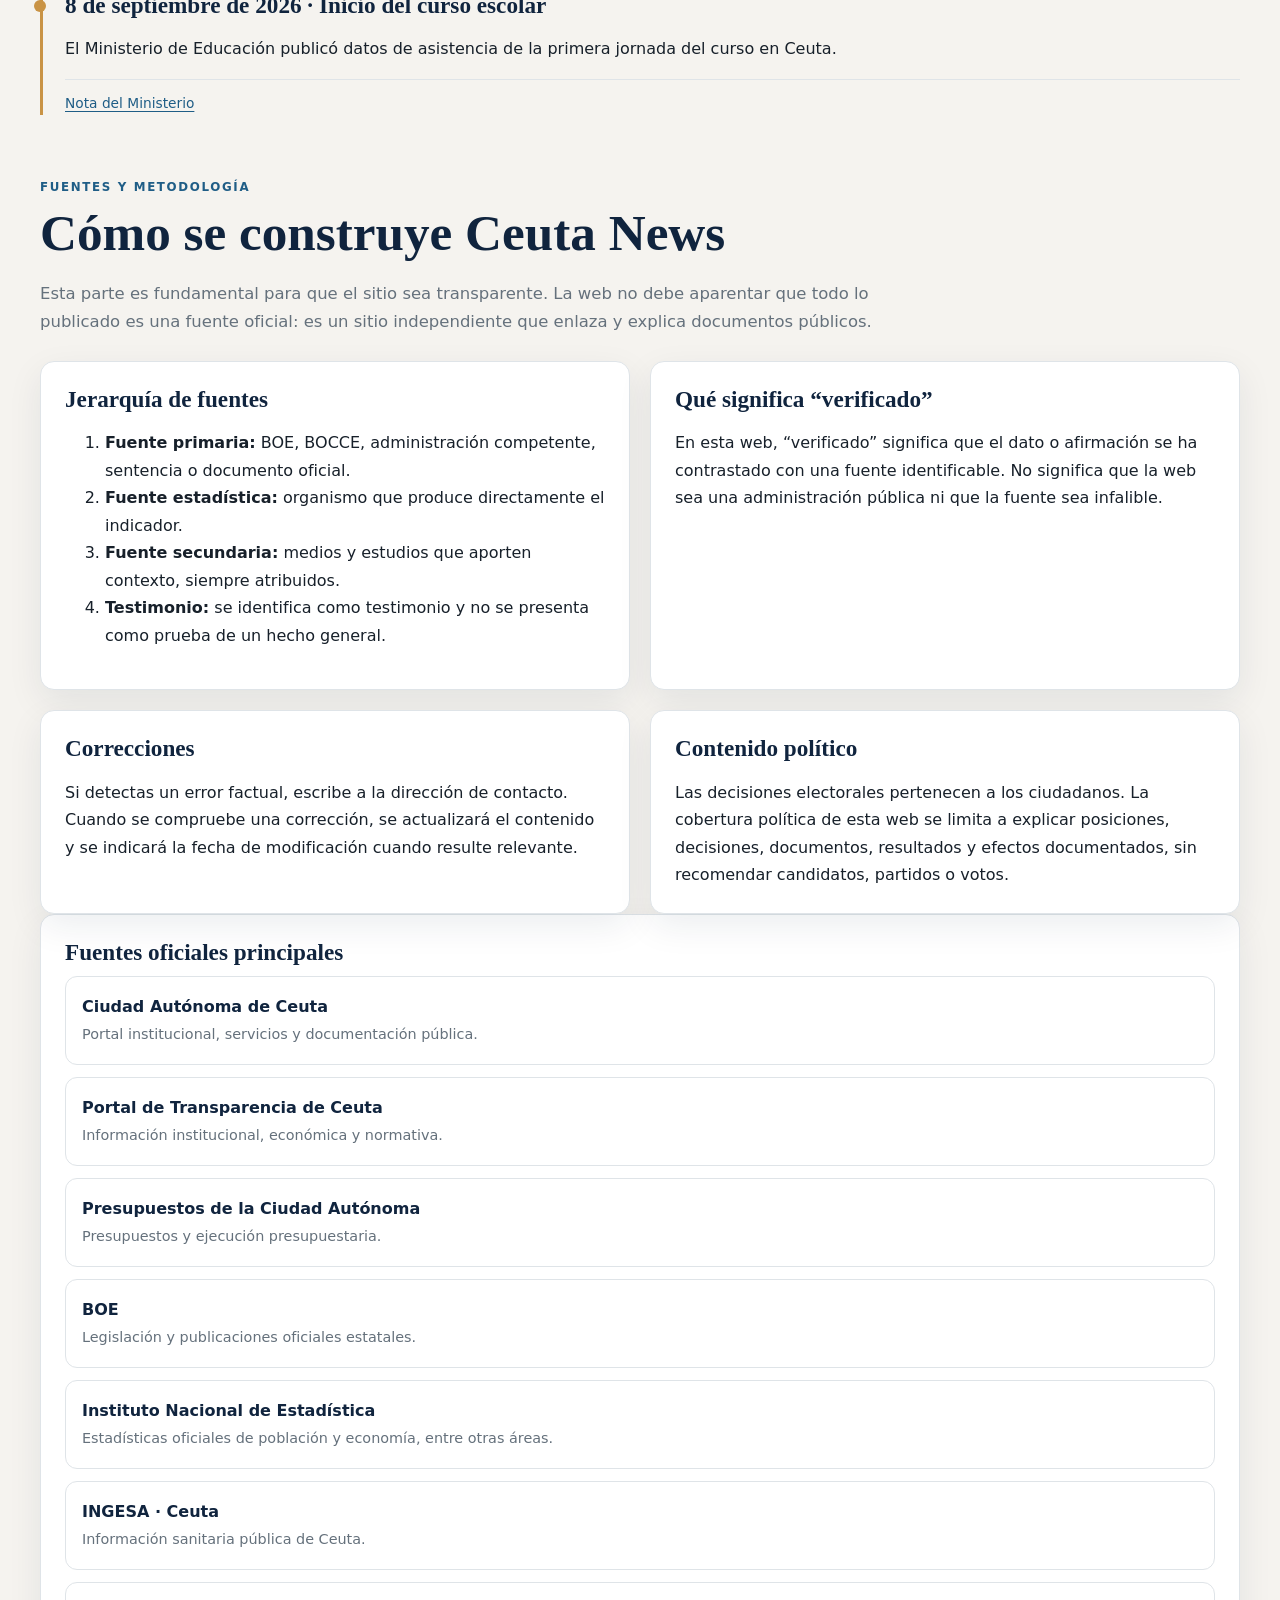
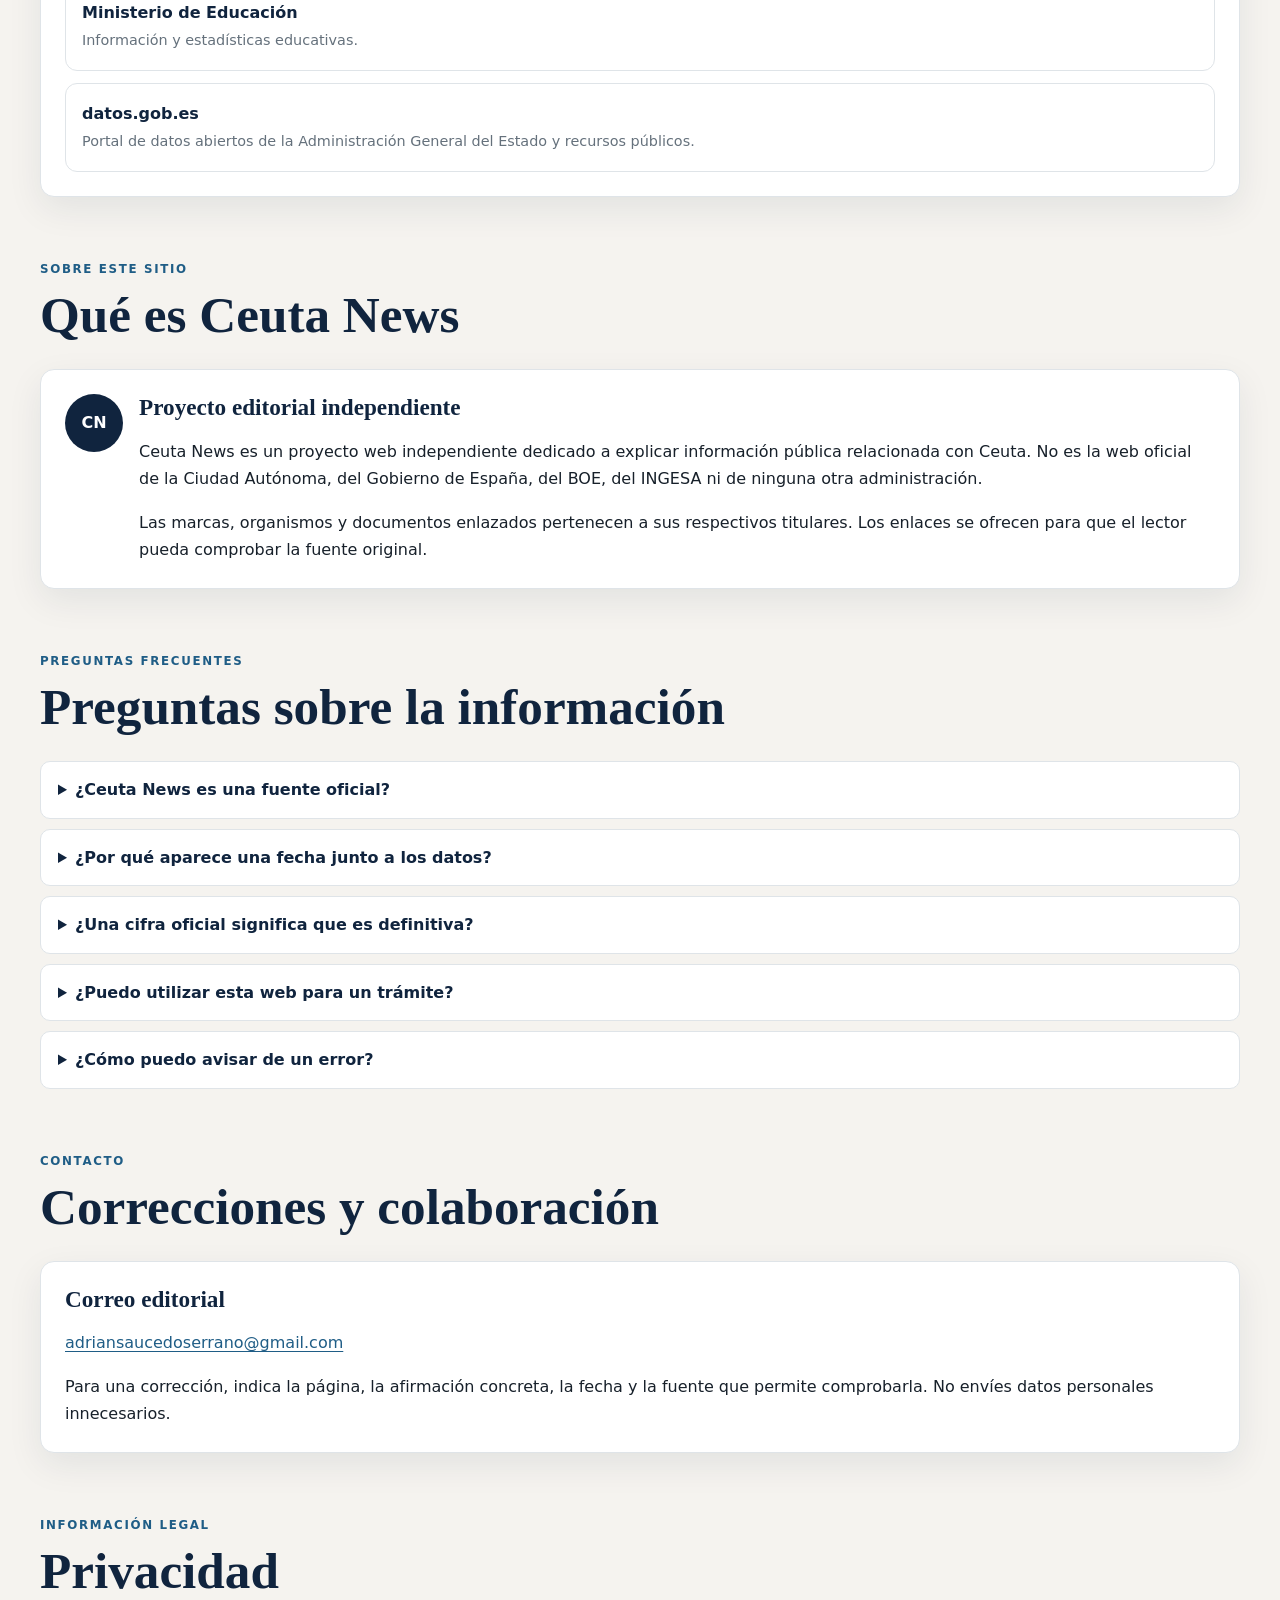
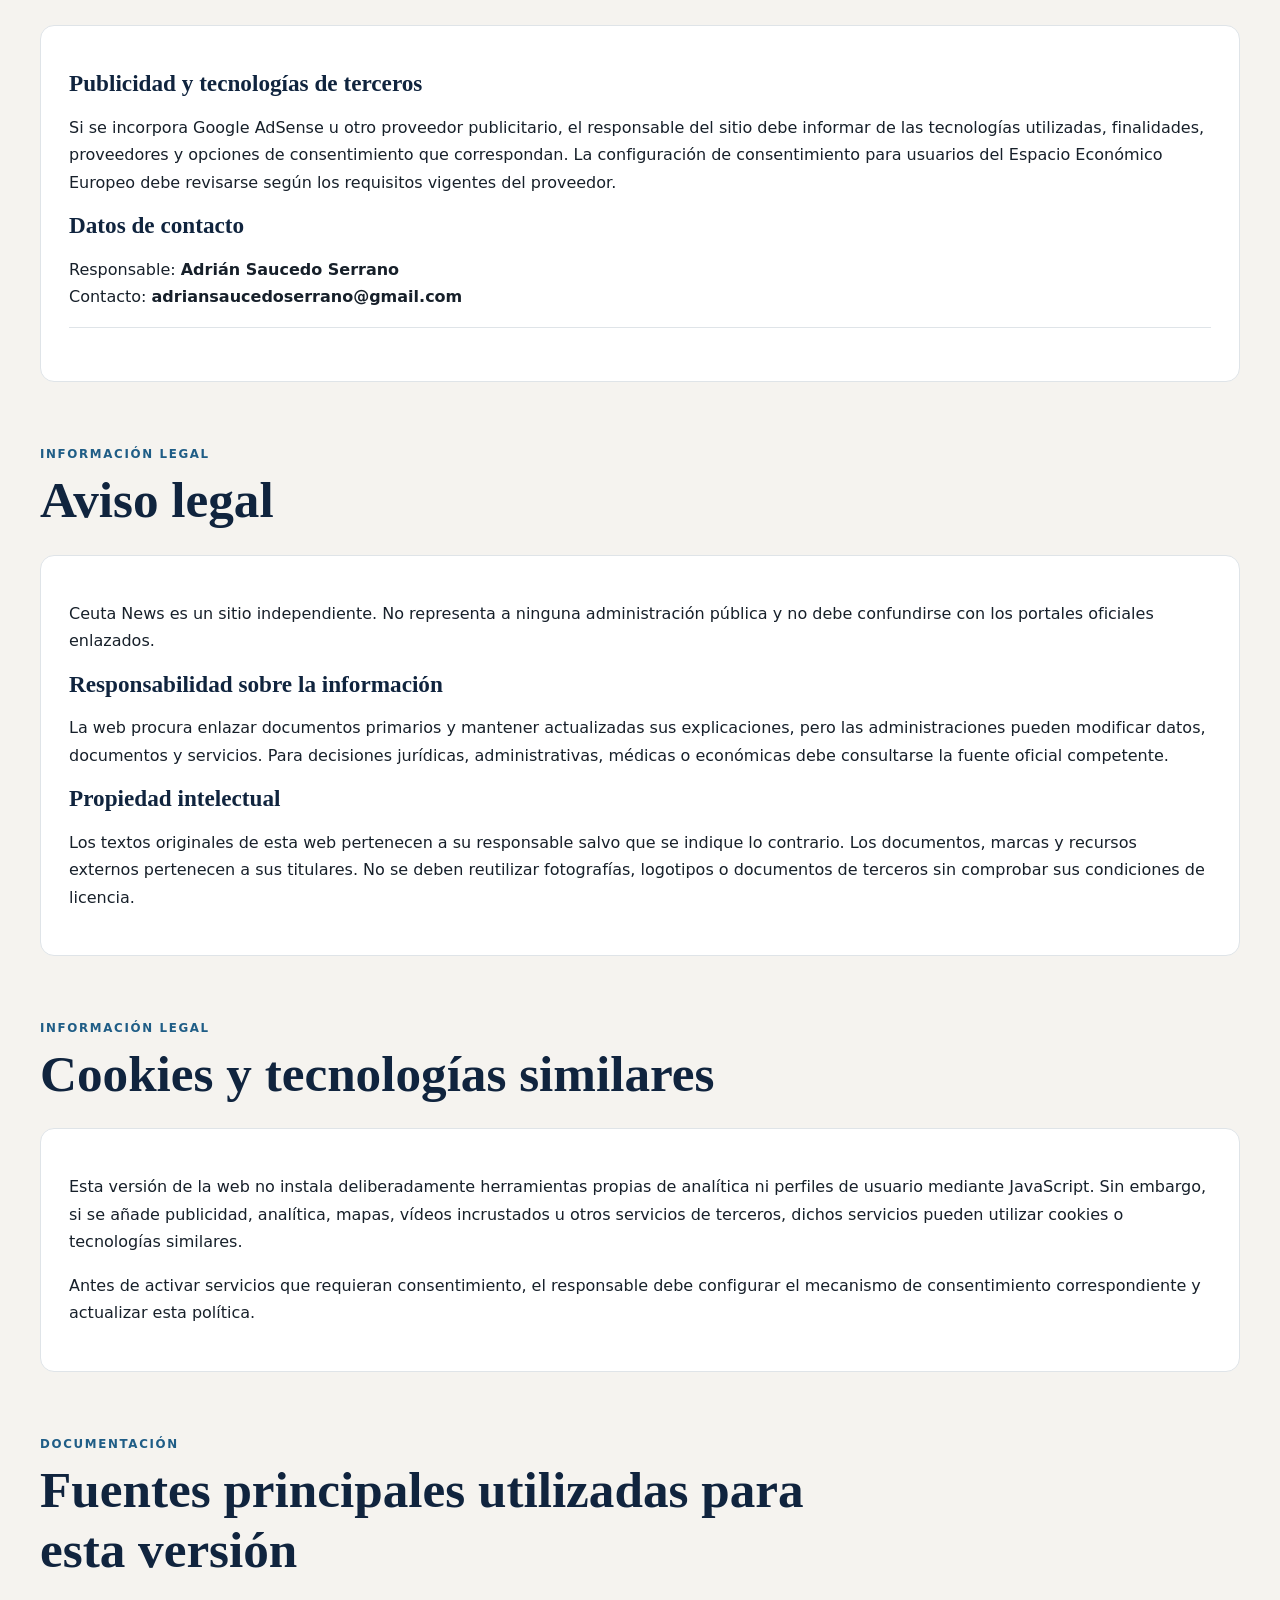
==== commit 8744608d: "Update print statement from 'Hello' to 'Goodbye'" ====
--- a/index.html
+++ b/index.html
@@ -1104,7 +1104,7 @@
       <h3>Datos de contacto</h3>
       <p>Responsable: <strong>Adrián Saucedo Serrano</strong><br>
       Contacto: <strong>adriansaucedoserrano@gmail.com</strong></p>
-      <p class="source">Esta sección es una plantilla informativa</p>
+      <p class="source"></p>
     </div>
   </section>
 
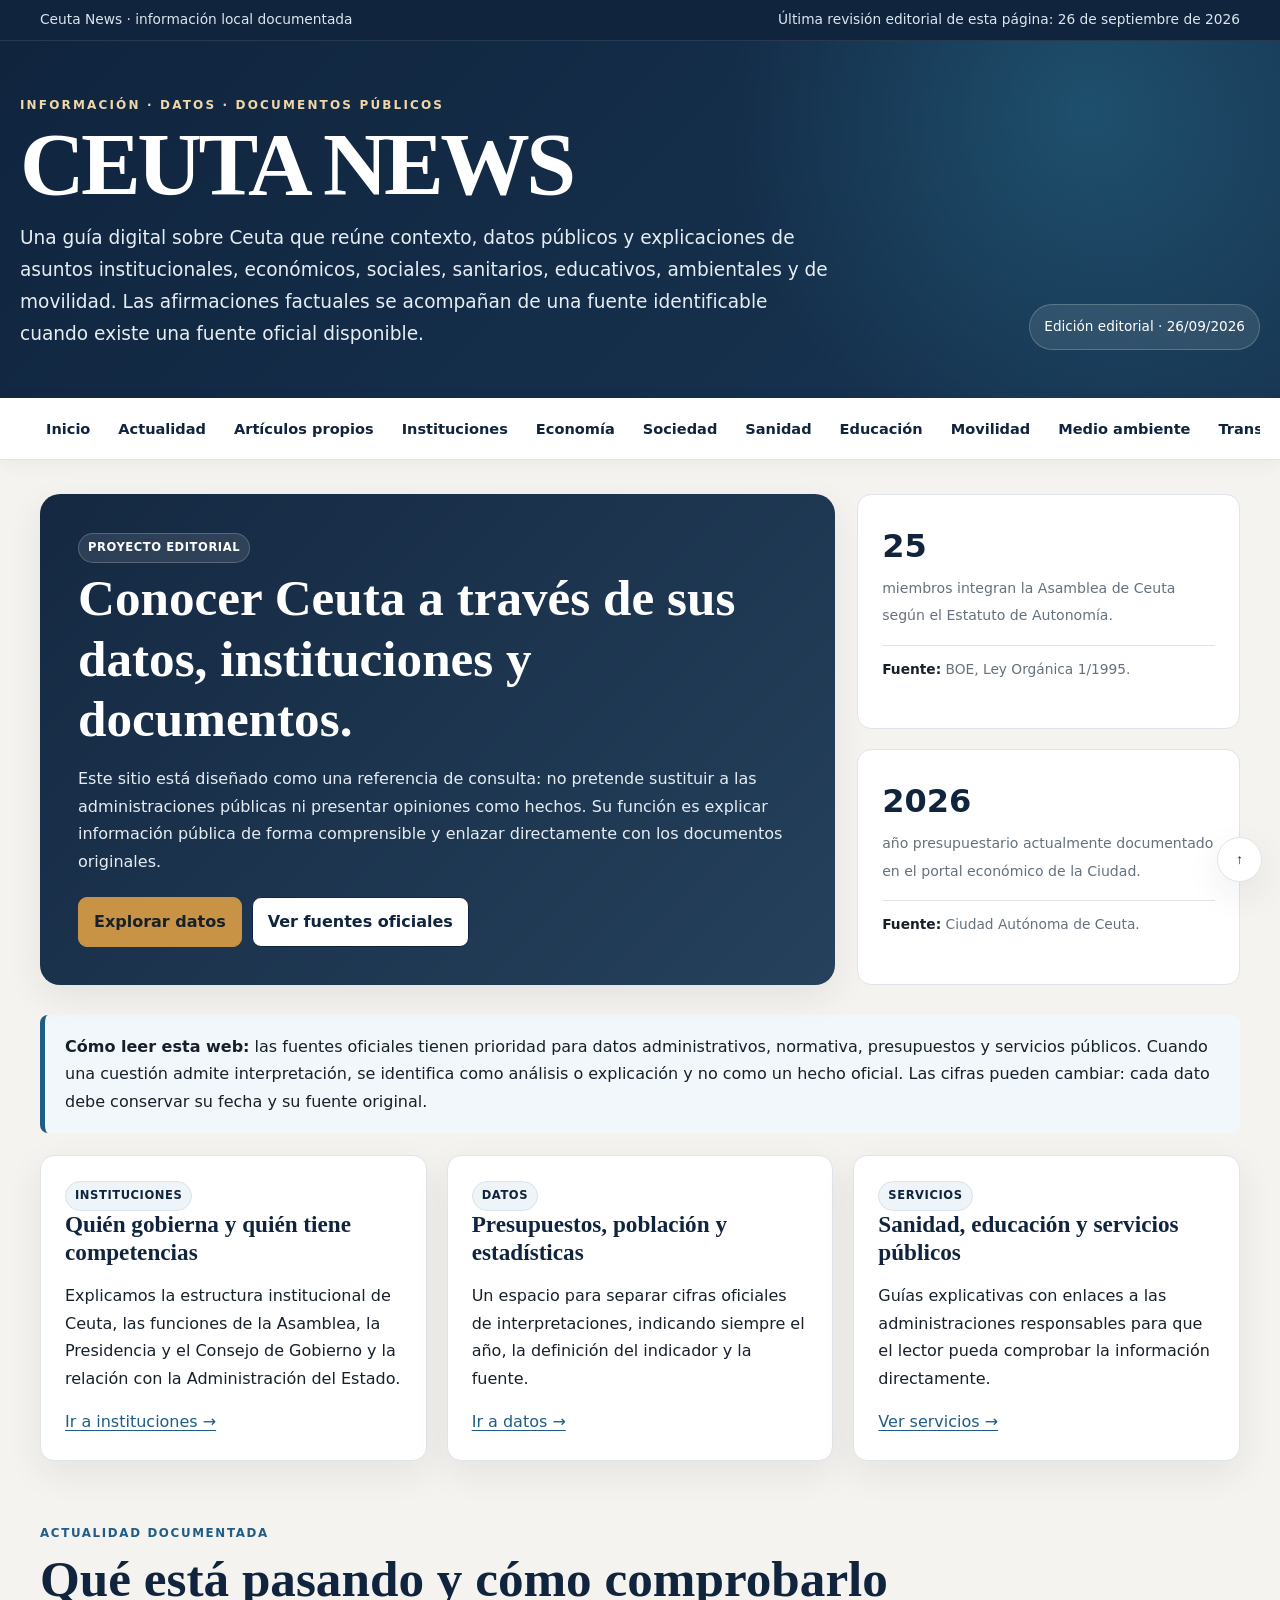
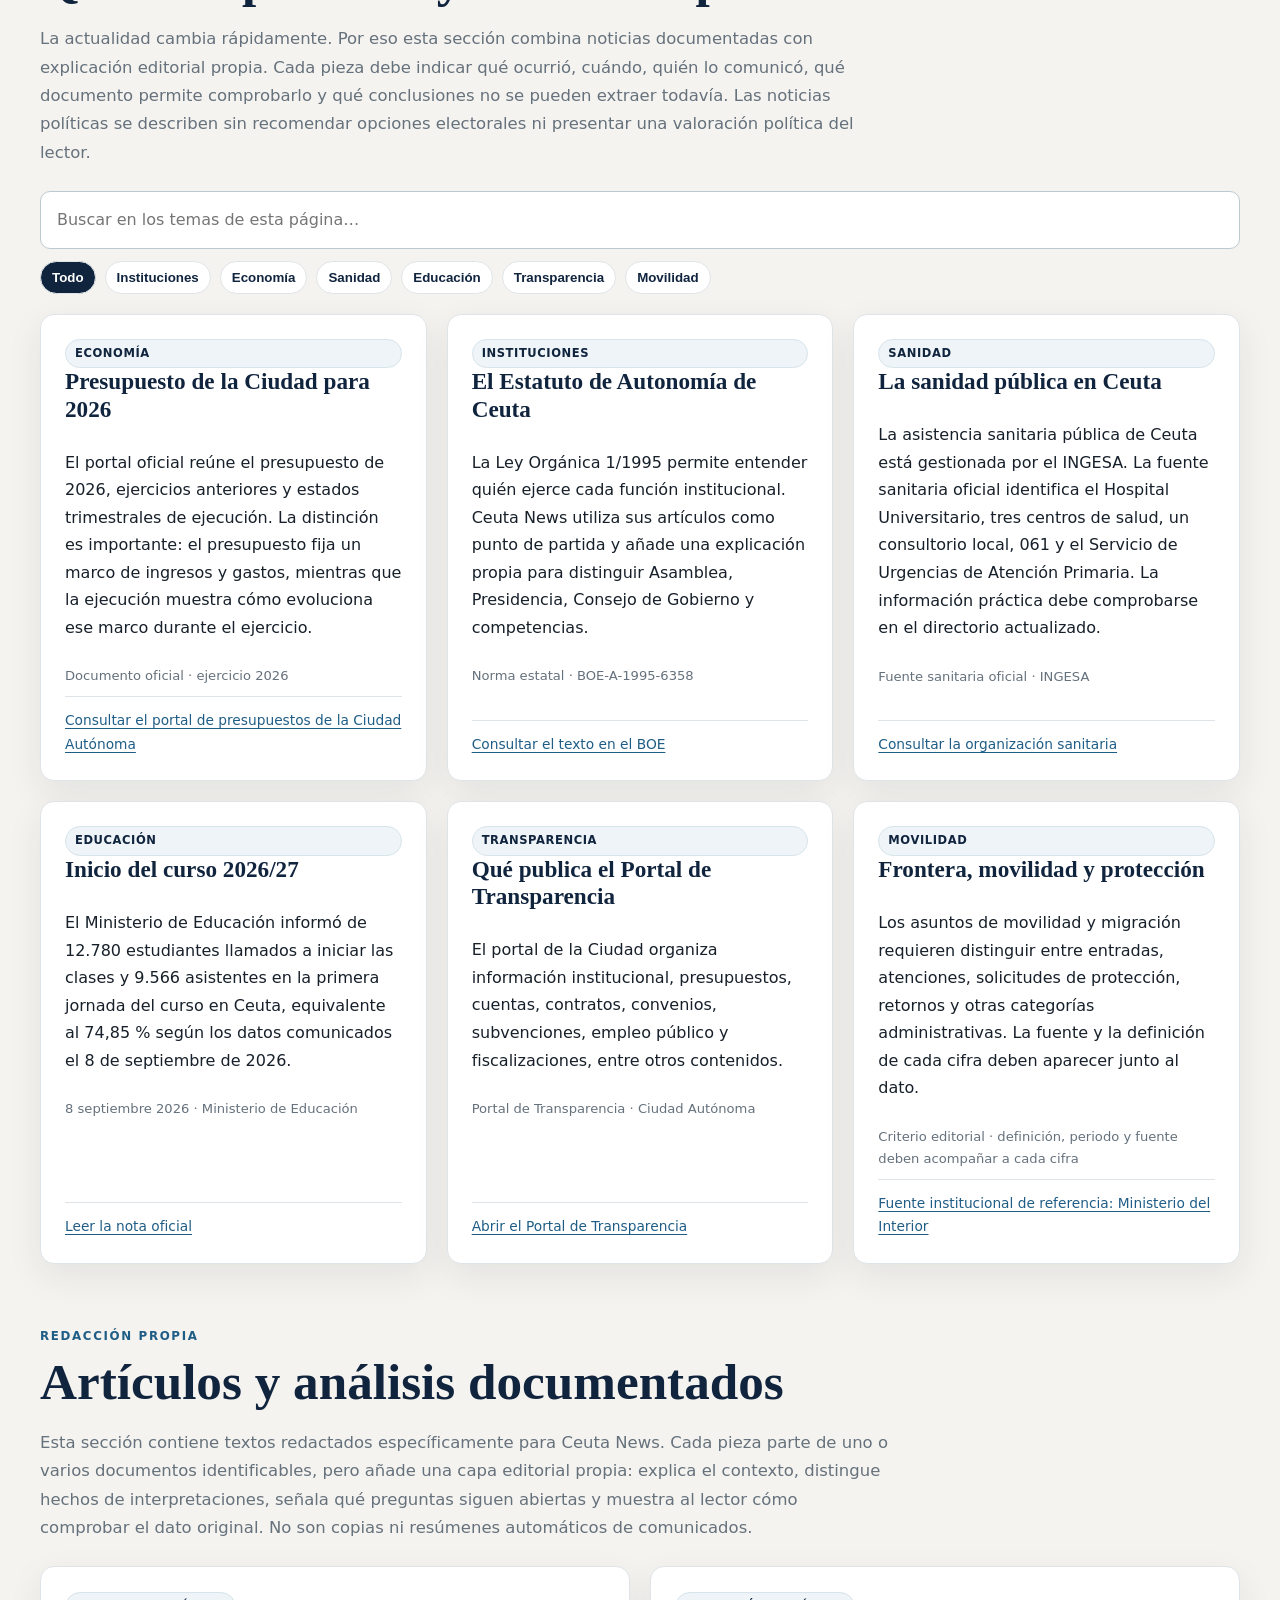
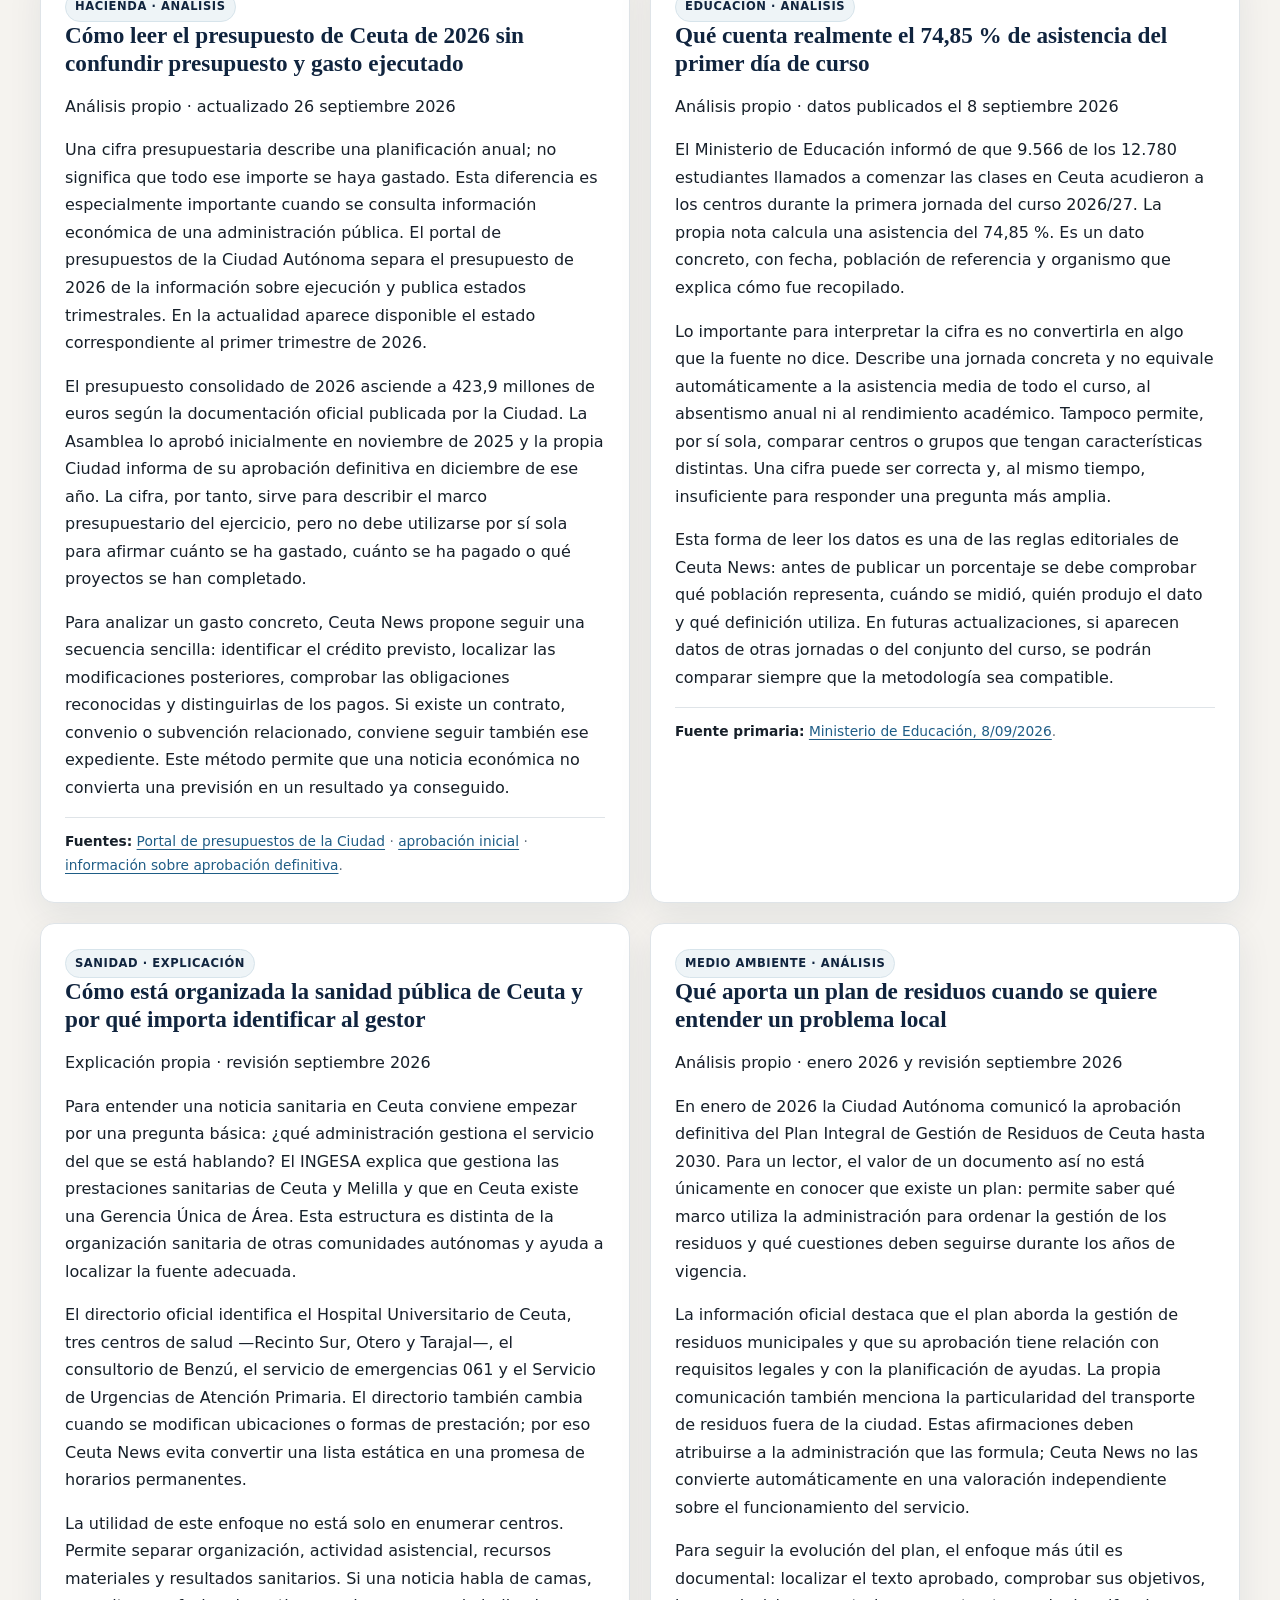
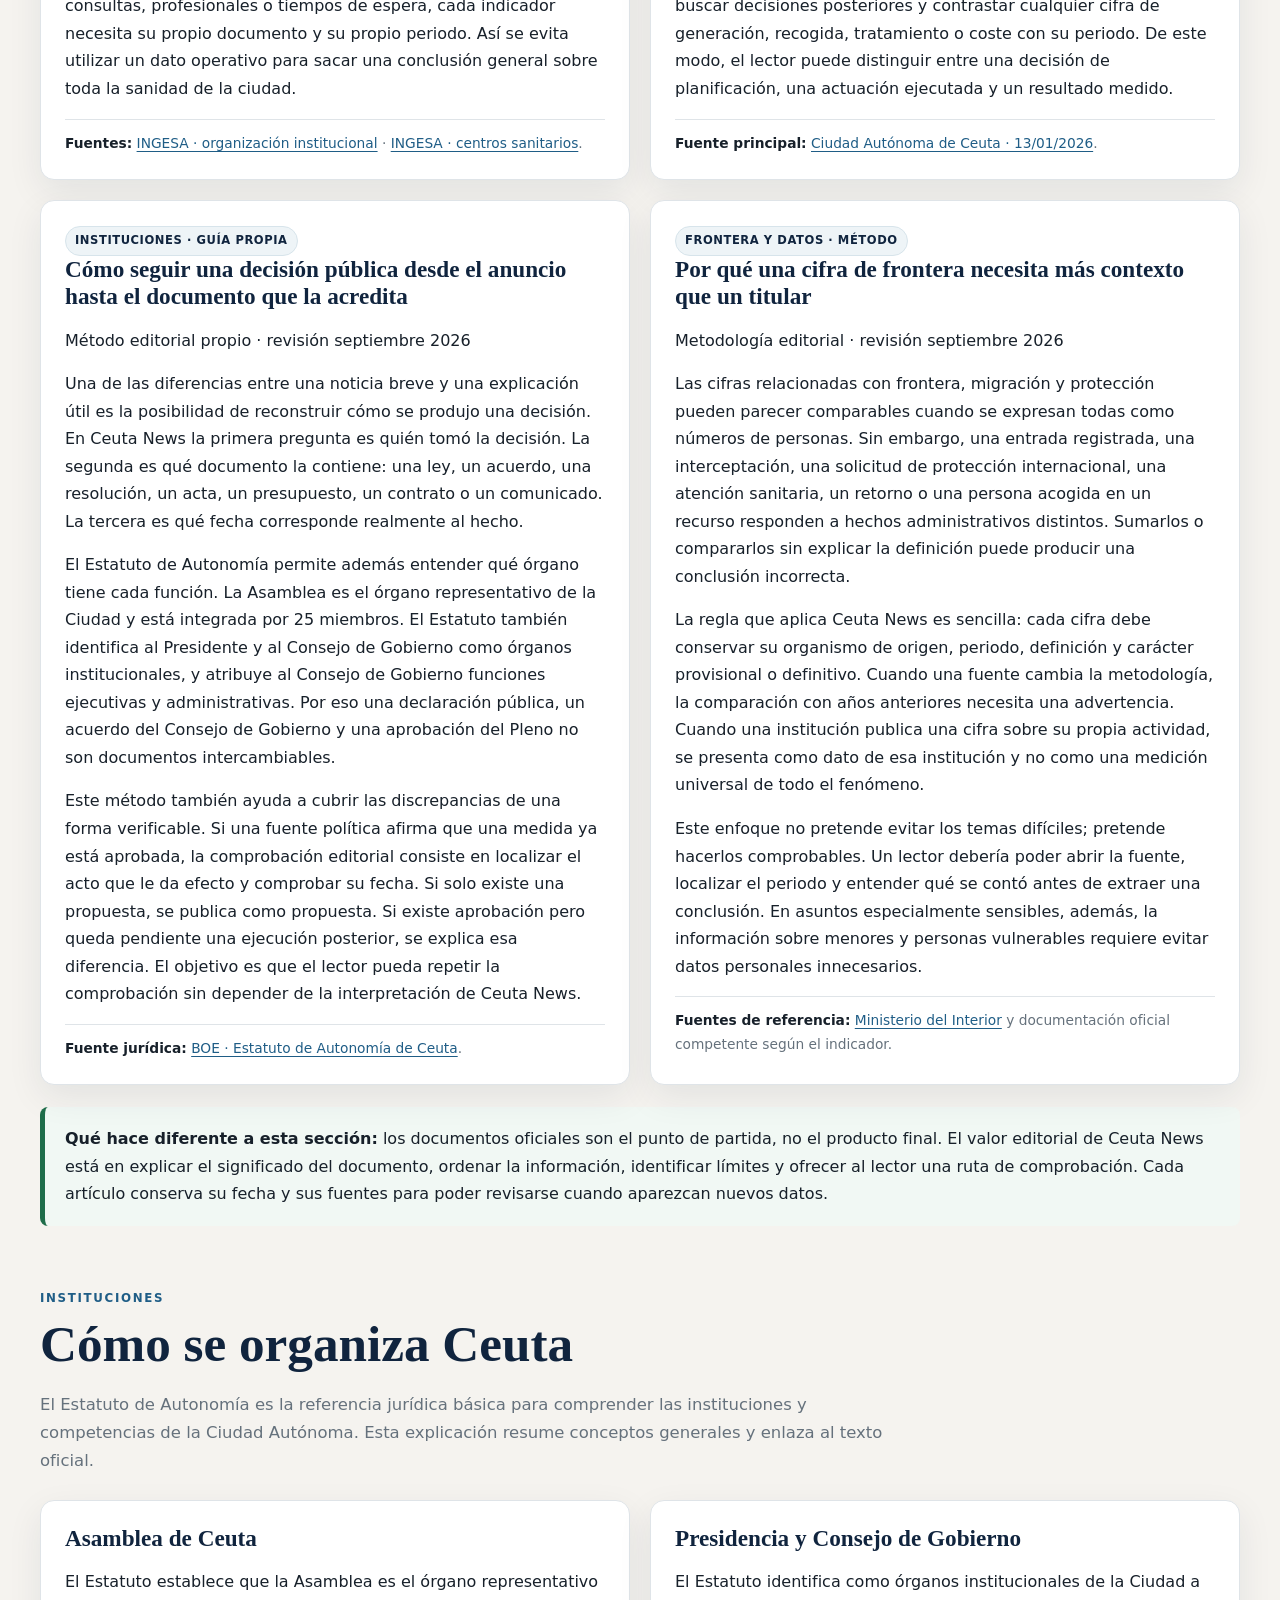
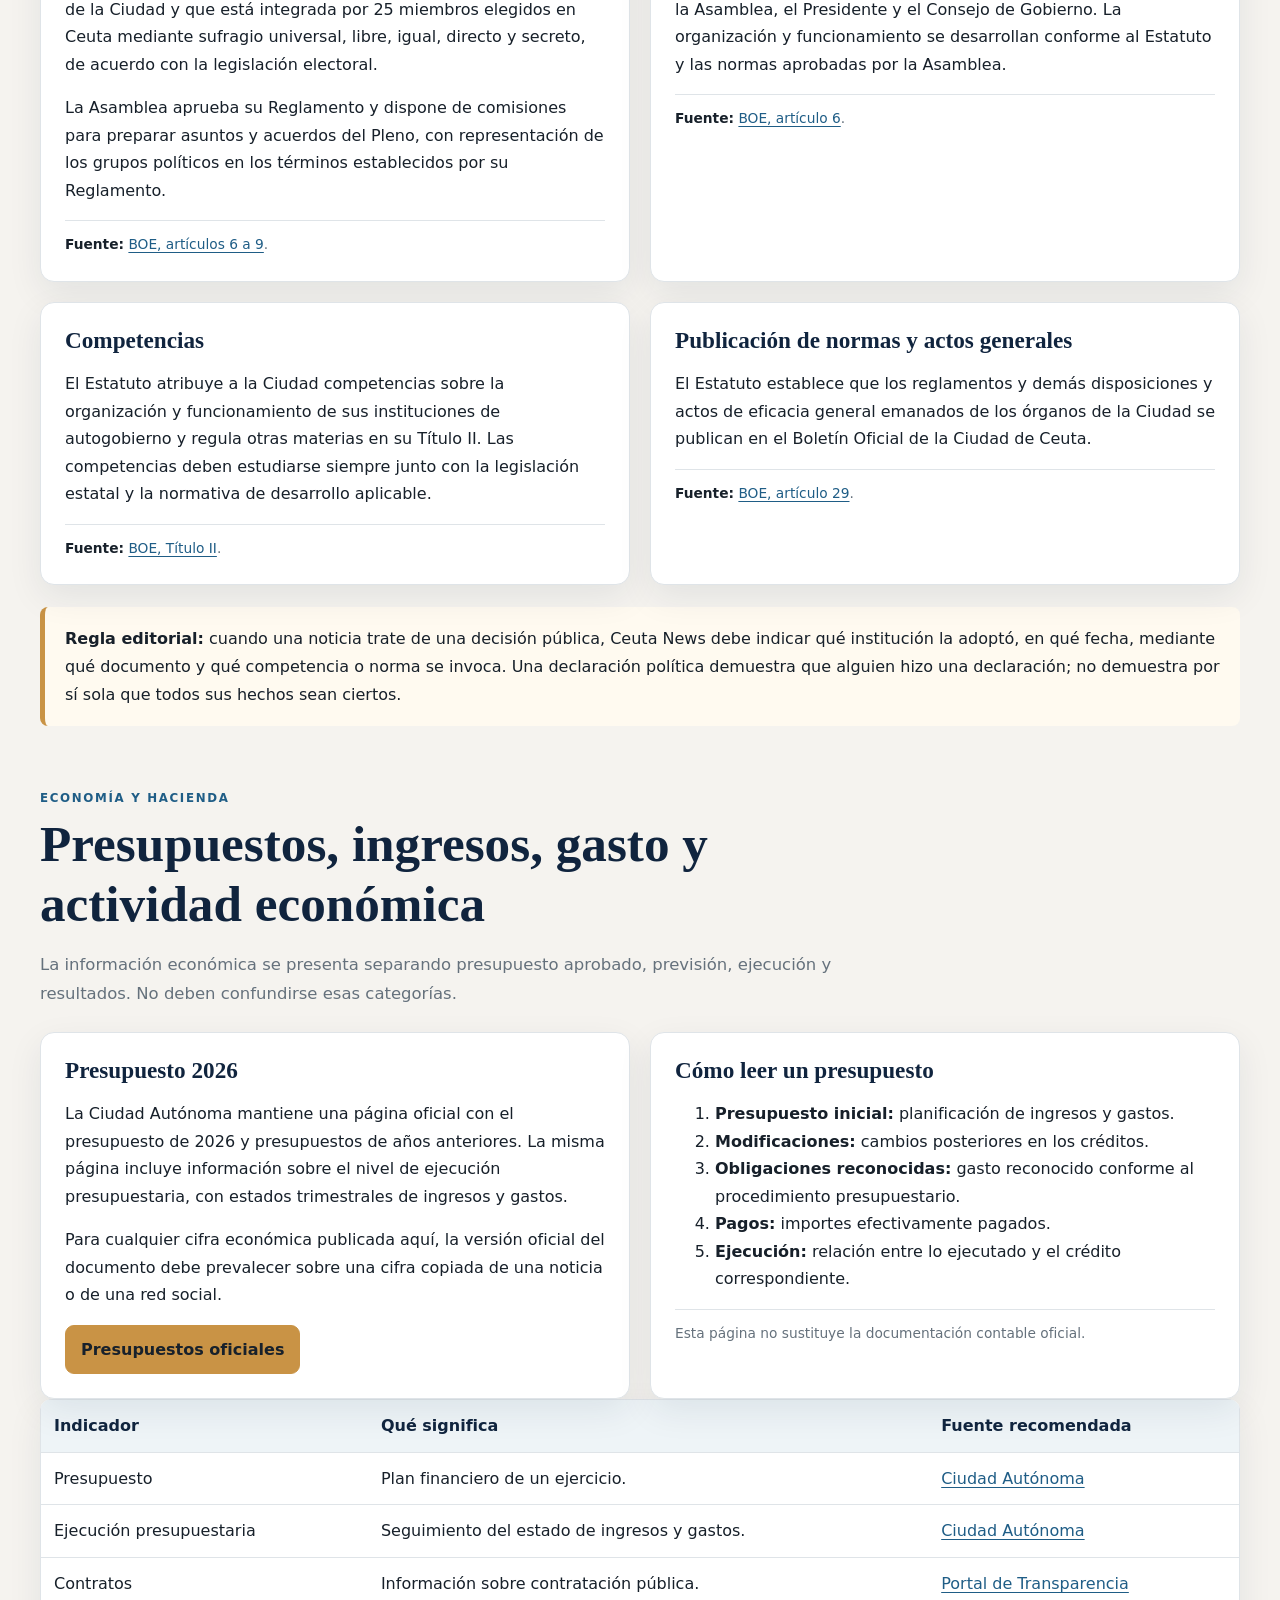
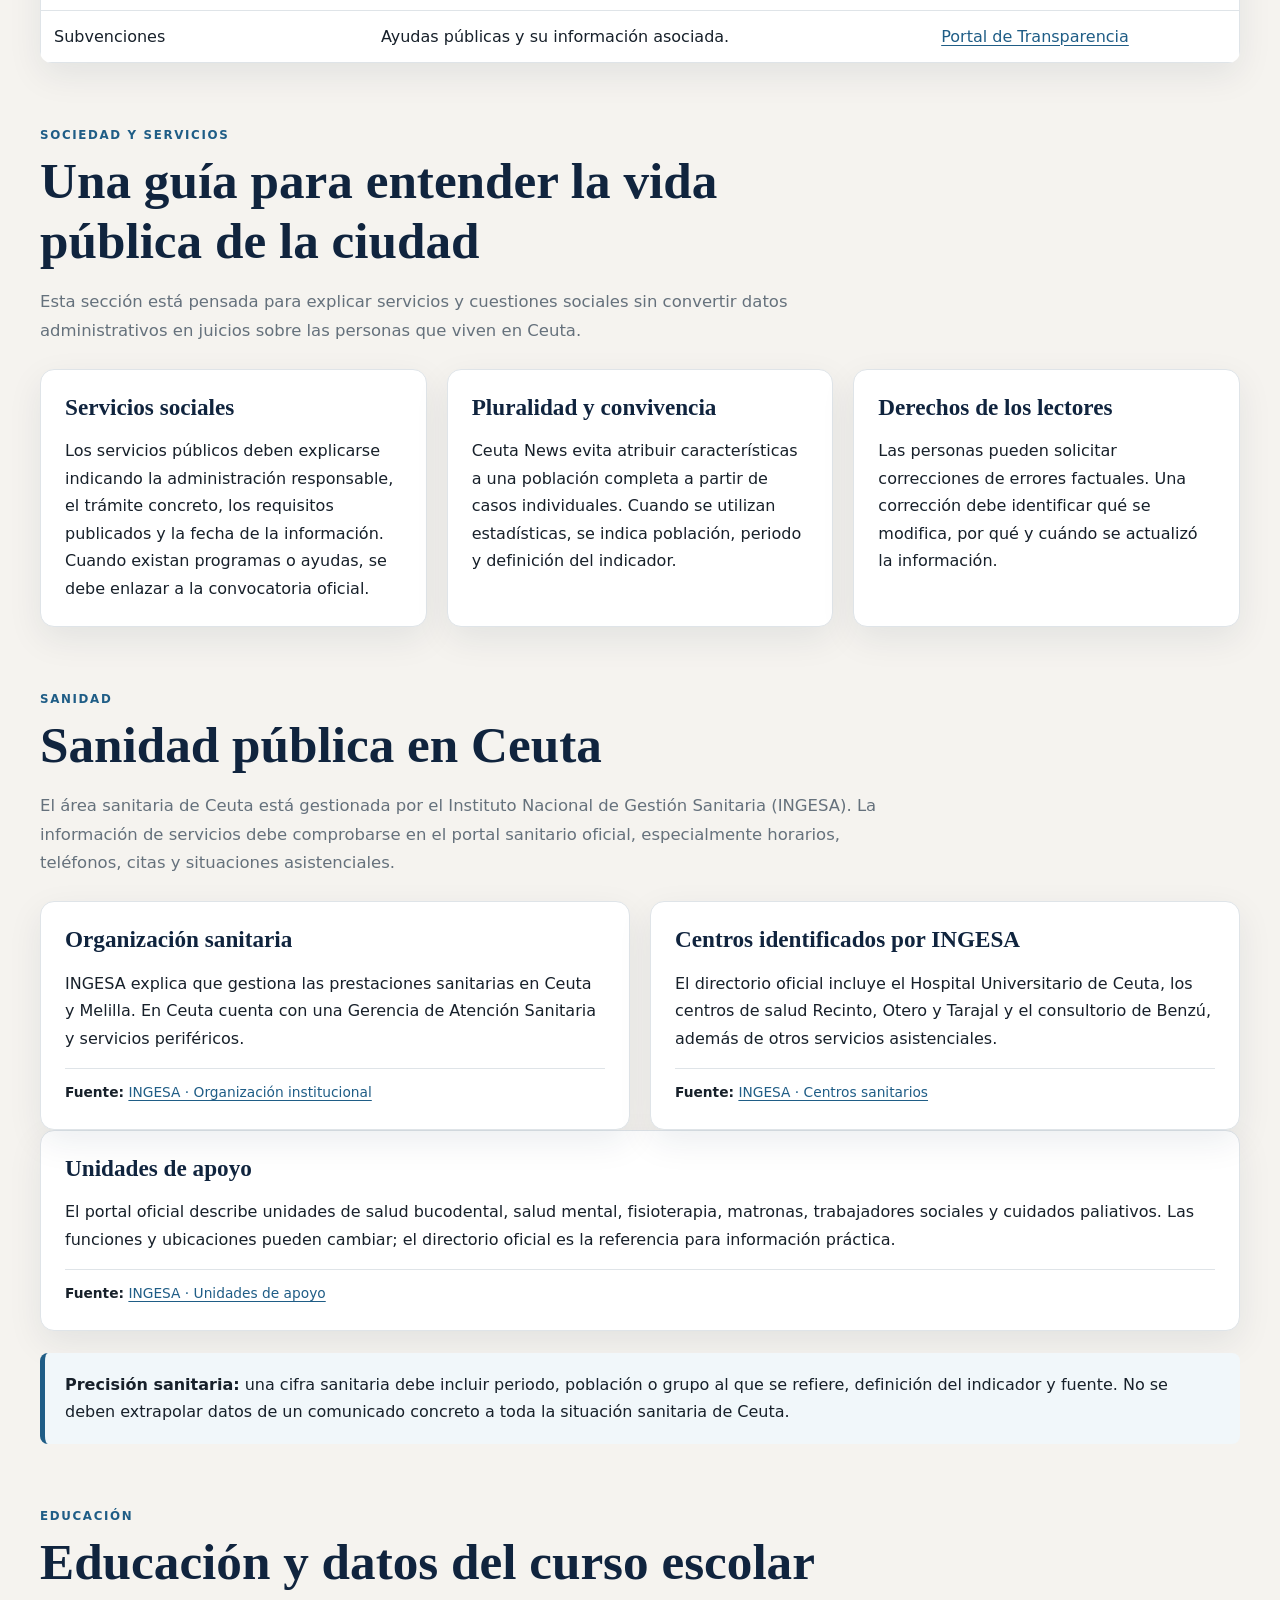
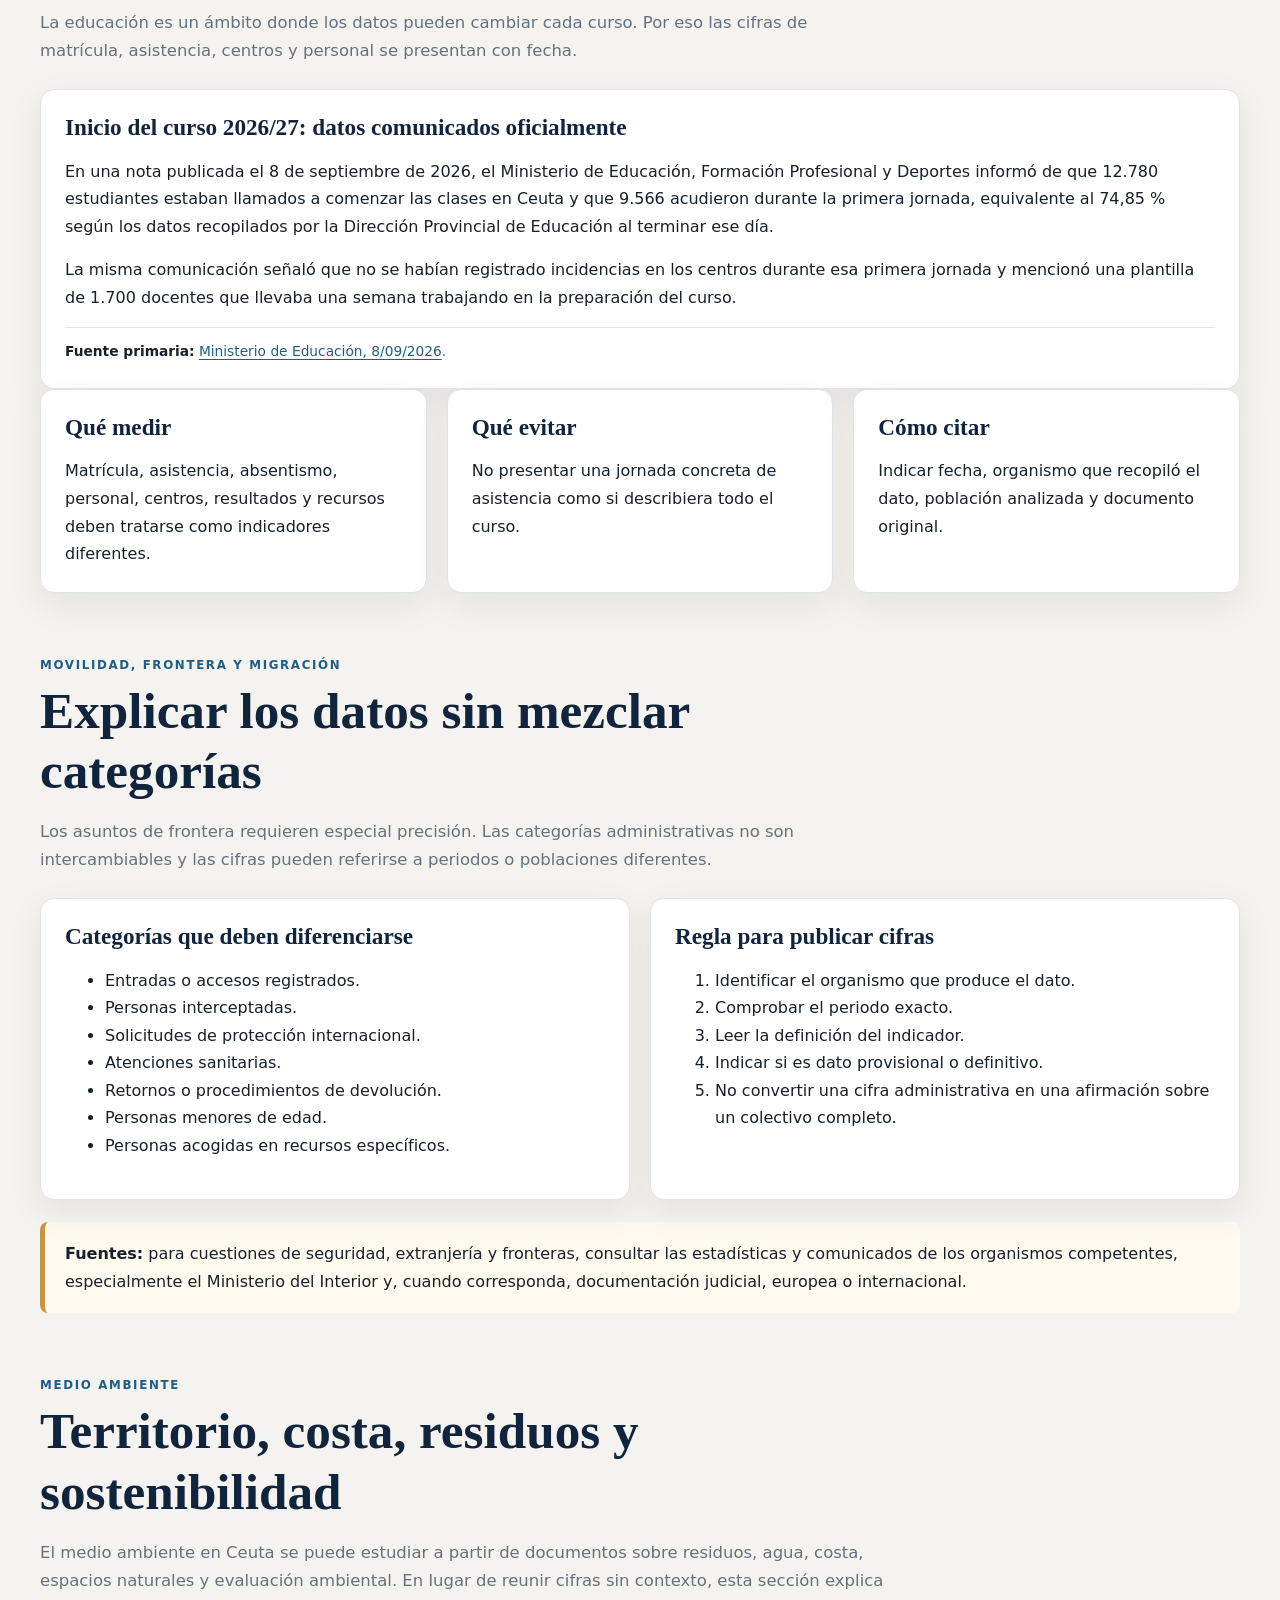
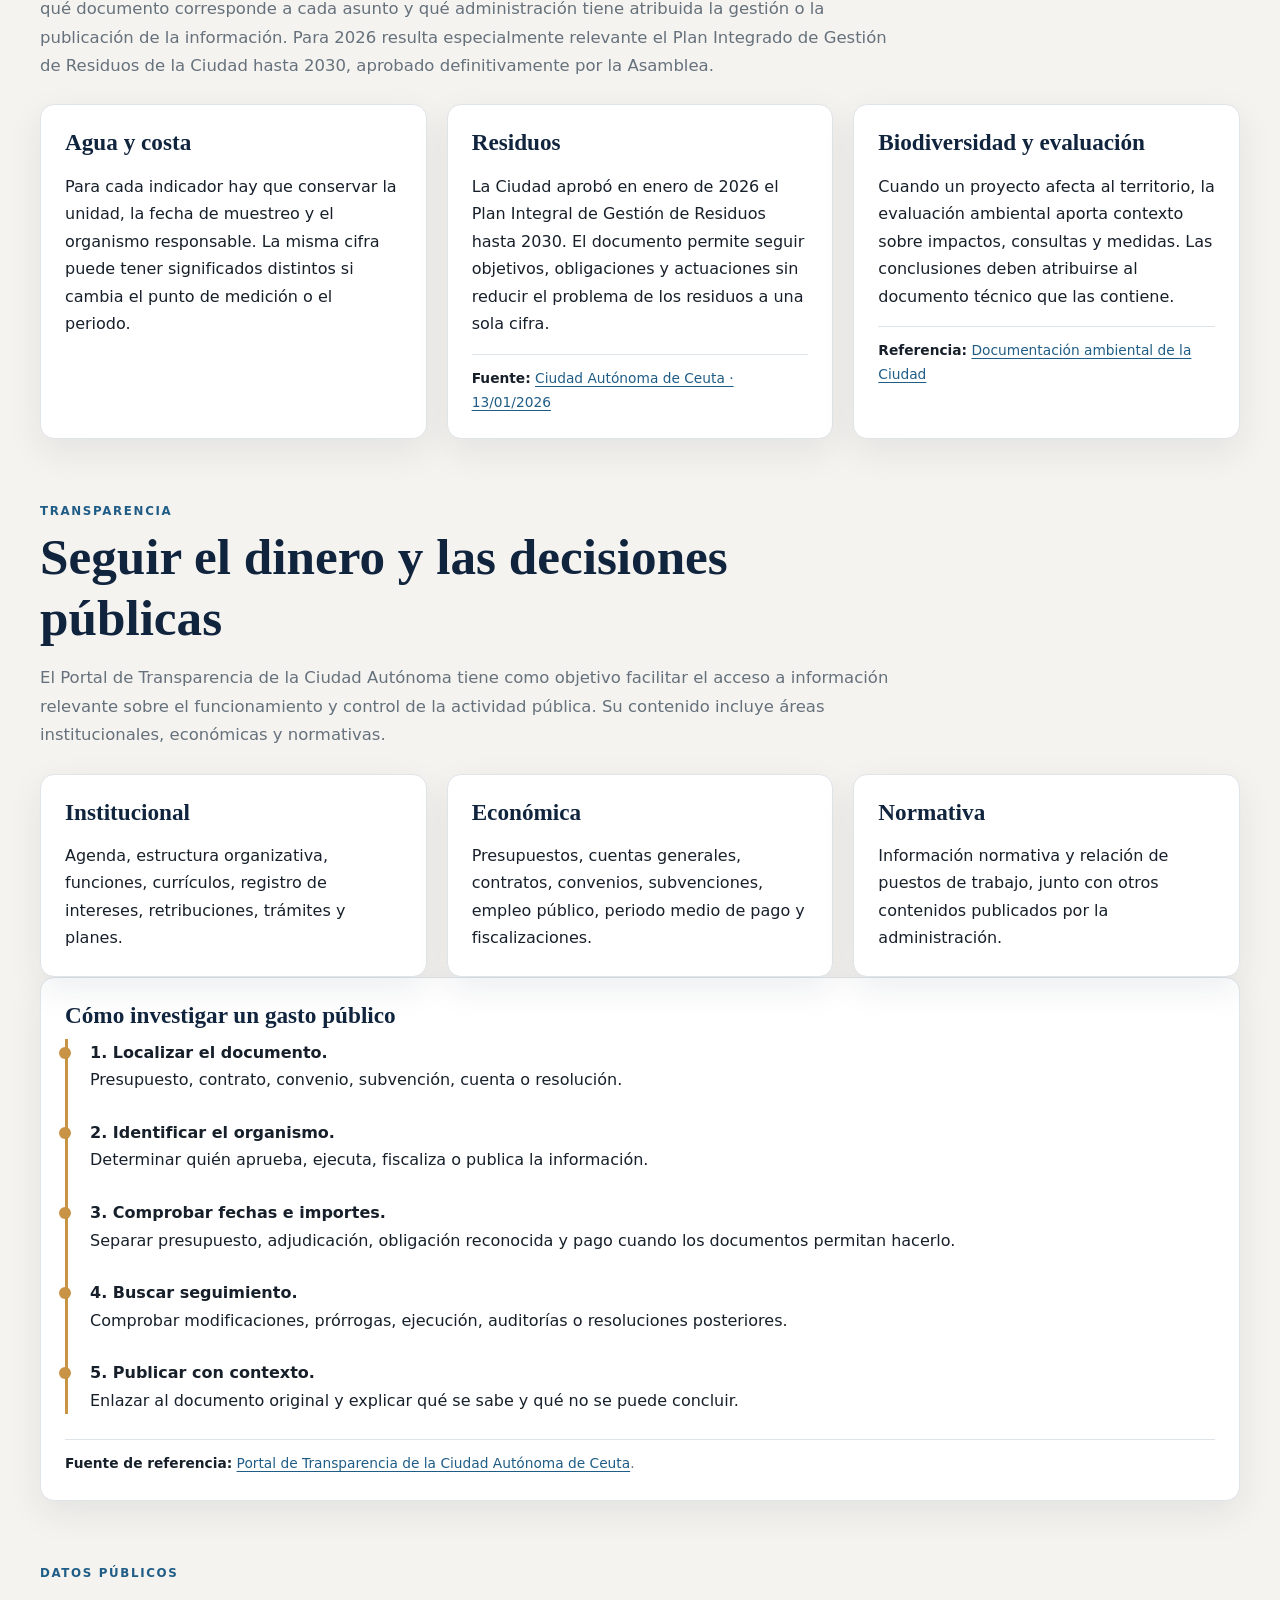
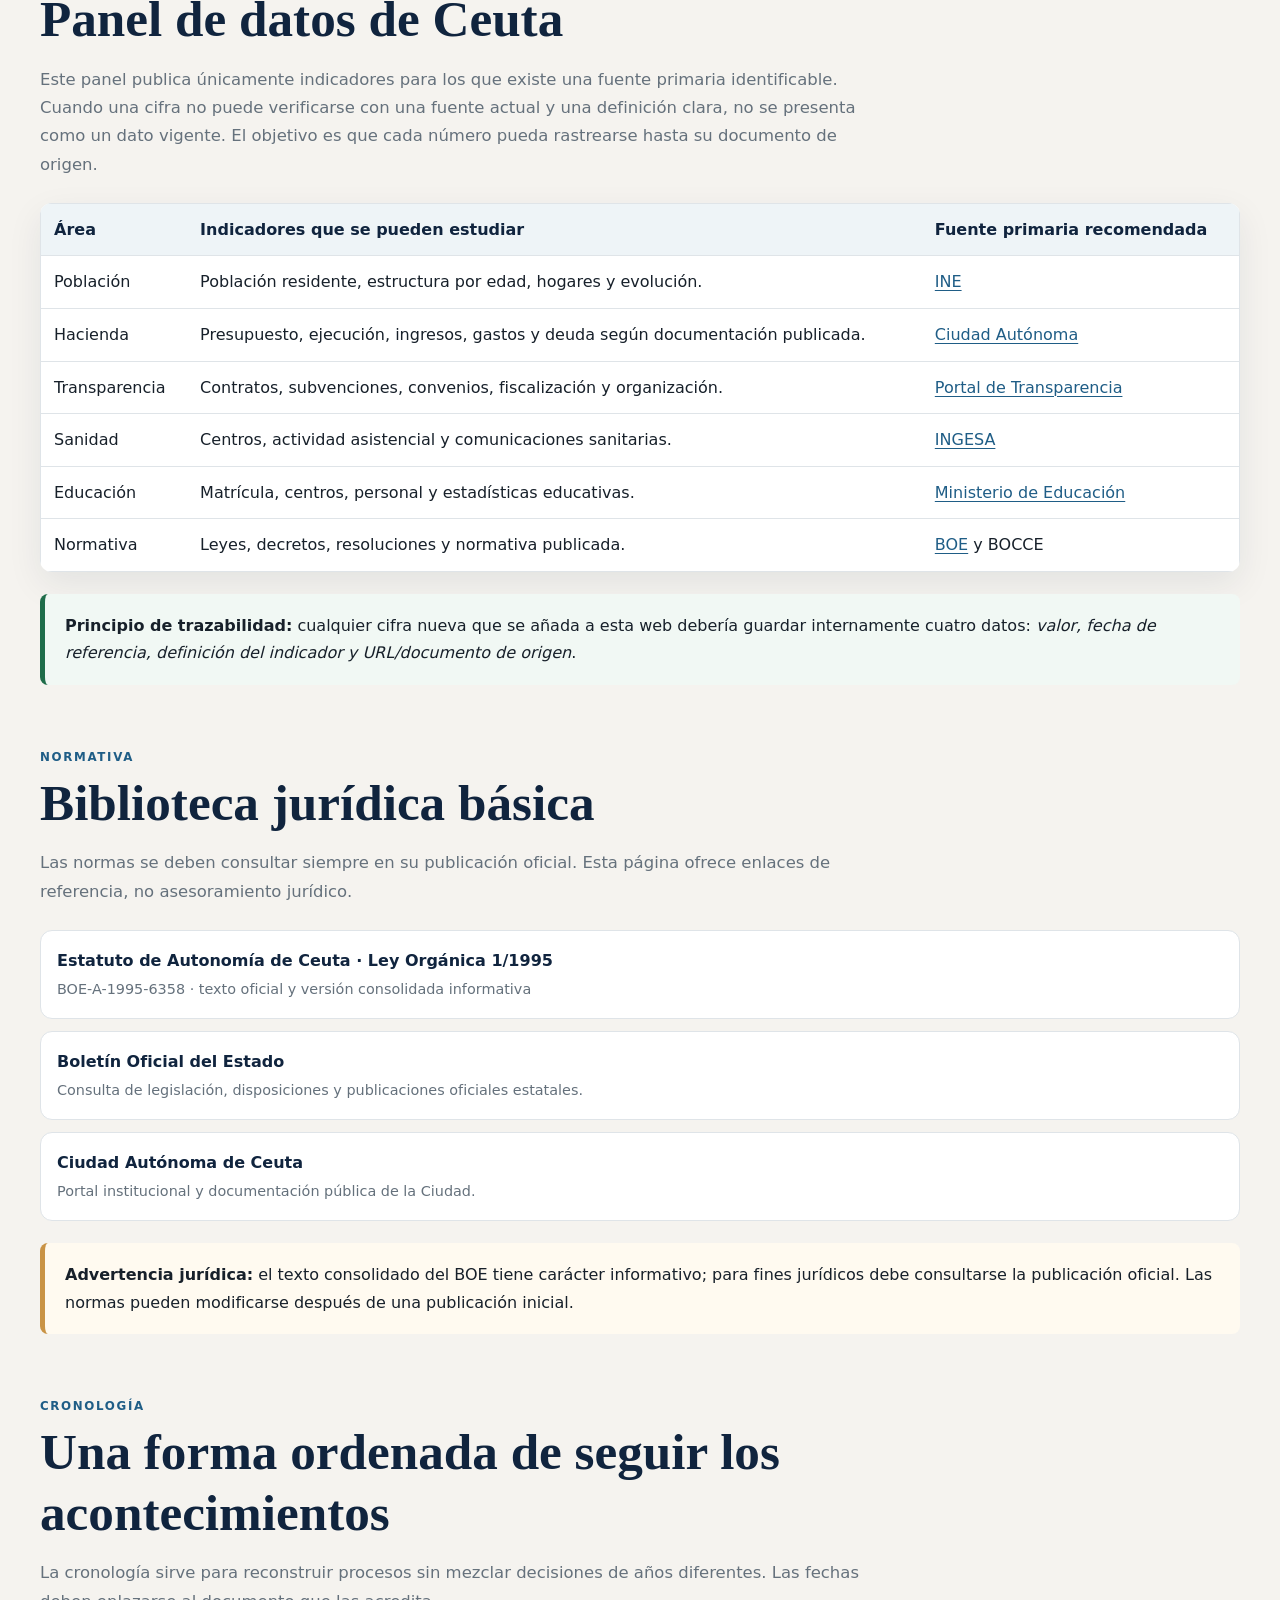
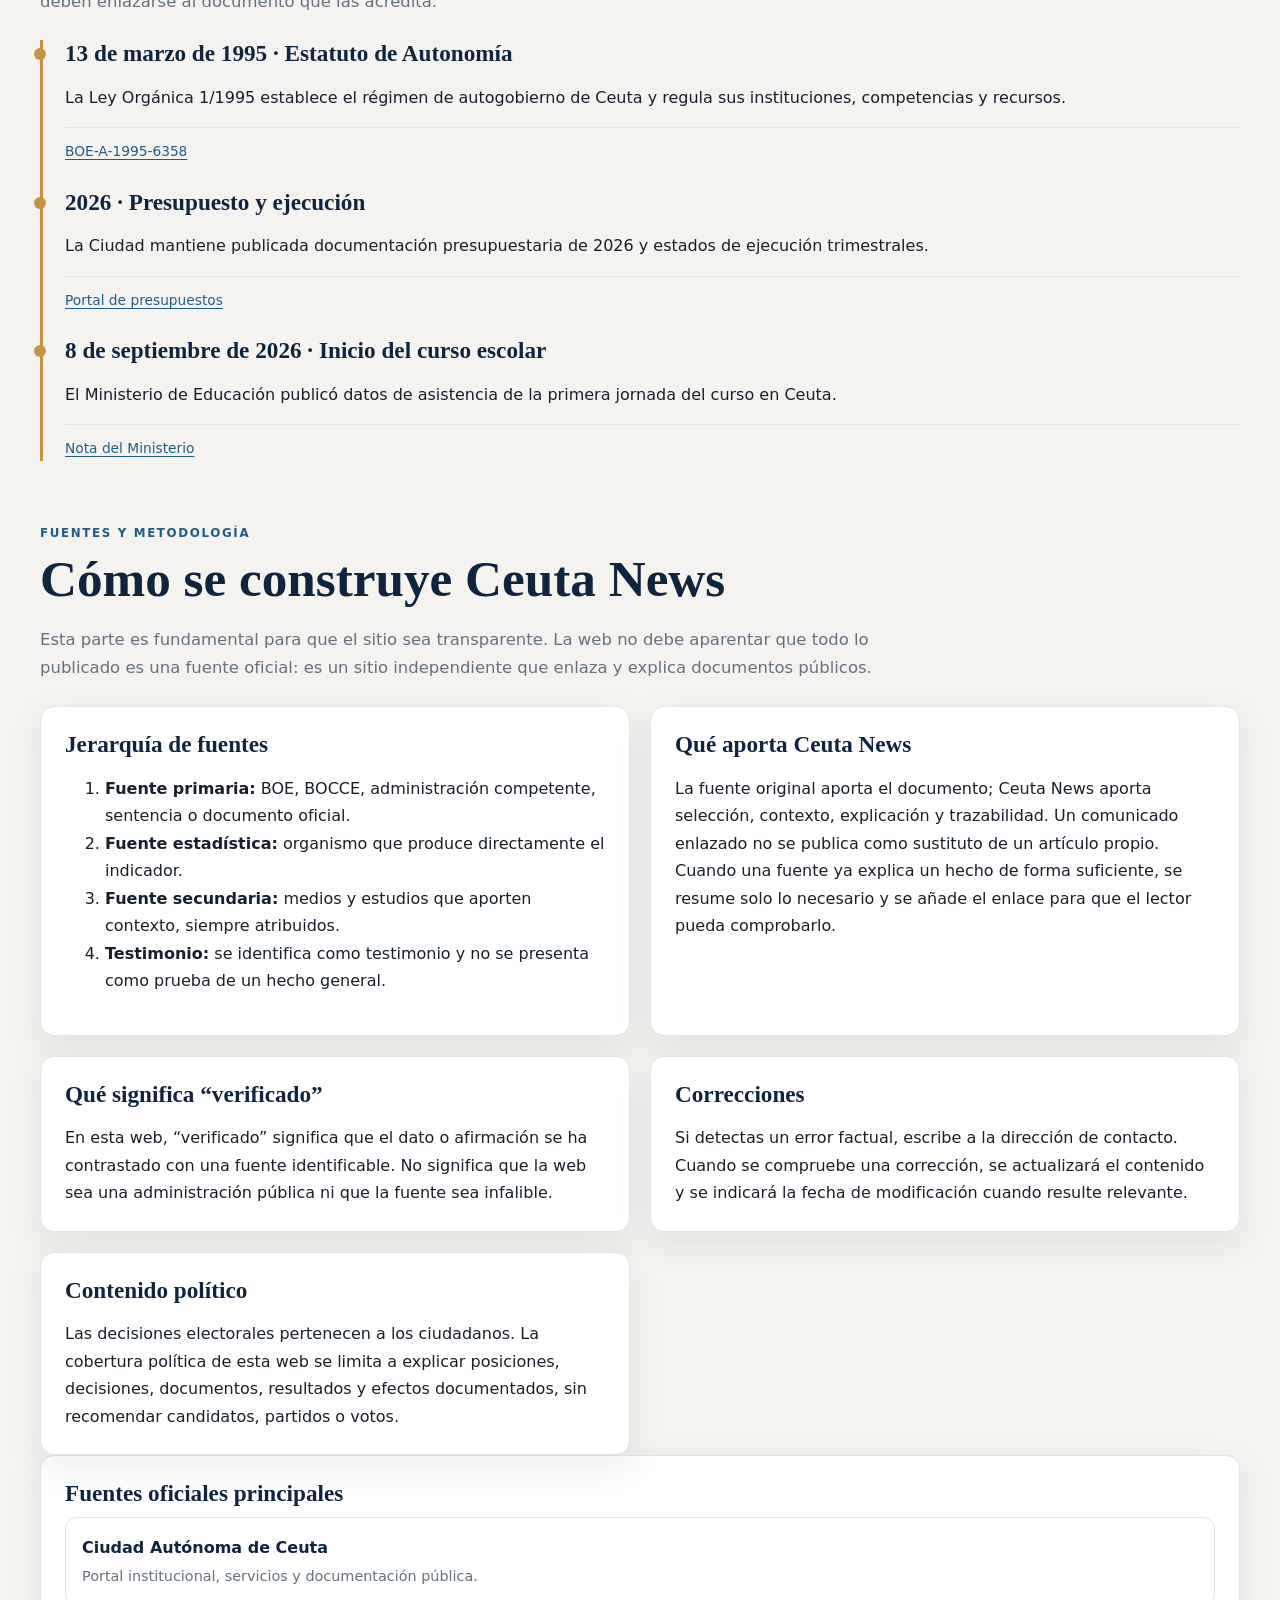
==== commit ac0eace0: "Update print statement from 'Hello' to 'Goodbye'" ====
--- a/index.html
+++ b/index.html
@@ -325,7 +325,7 @@
           fuente identificable cuando existe una fuente oficial disponible.
         </p>
       </div>
-      <div class="update-pill">Edición web · 2026</div>
+      <div class="update-pill">Edición editorial · 26/09/2026</div>
     </div>
   </div>
 </header>
@@ -334,6 +334,7 @@
   <nav aria-label="Navegación principal">
     <a href="#inicio">Inicio</a>
     <a href="#actualidad">Actualidad</a>
+    <a href="#analisis">Artículos propios</a>
     <a href="#instituciones">Instituciones</a>
     <a href="#economia">Economía</a>
     <a href="#sociedad">Sociedad</a>
@@ -425,10 +426,11 @@
       <div class="eyebrow">Actualidad documentada</div>
       <h2>Qué está pasando y cómo comprobarlo</h2>
       <p>
-        La actualidad cambia rápidamente. Por eso esta sección prioriza hechos que puedan
-        comprobarse en comunicados, documentos o estadísticas oficiales. Las noticias
-        políticas se describen sin recomendar opciones electorales ni presentar una
-        valoración política del lector.
+        La actualidad cambia rápidamente. Por eso esta sección combina noticias documentadas
+        con explicación editorial propia. Cada pieza debe indicar qué ocurrió, cuándo, quién
+        lo comunicó, qué documento permite comprobarlo y qué conclusiones no se pueden extraer
+        todavía. Las noticias políticas se describen sin recomendar opciones electorales ni
+        presentar una valoración política del lector.
       </p>
     </div>
 
@@ -451,9 +453,10 @@
         <span class="tag">Economía</span>
         <h3>Presupuesto de la Ciudad para 2026</h3>
         <p>
-          La Ciudad Autónoma mantiene publicada una página específica con el presupuesto
-          de 2026 y con series históricas. También ofrece información sobre ejecución
-          presupuestaria por trimestres.
+          El portal oficial reúne el presupuesto de 2026, ejercicios anteriores y estados
+          trimestrales de ejecución. La distinción es importante: el presupuesto fija un marco
+          de ingresos y gastos, mientras que la ejecución muestra cómo evoluciona ese marco
+          durante el ejercicio.
         </p>
         <p class="meta">Documento oficial · ejercicio 2026</p>
         <div class="source"><a href="https://www.ceuta.es/ceuta/economica/presupuestos" target="_blank" rel="noopener noreferrer">Consultar el portal de presupuestos de la Ciudad Autónoma</a></div>
@@ -463,8 +466,9 @@
         <span class="tag">Instituciones</span>
         <h3>El Estatuto de Autonomía de Ceuta</h3>
         <p>
-          La Ley Orgánica 1/1995 establece el régimen de autogobierno de Ceuta y regula,
-          entre otros aspectos, sus instituciones, competencias y régimen económico.
+          La Ley Orgánica 1/1995 permite entender quién ejerce cada función institucional.
+          Ceuta News utiliza sus artículos como punto de partida y añade una explicación propia
+          para distinguir Asamblea, Presidencia, Consejo de Gobierno y competencias.
         </p>
         <p class="meta">Norma estatal · BOE-A-1995-6358</p>
         <div class="source"><a href="https://www.boe.es/buscar/act.php?id=BOE-A-1995-6358" target="_blank" rel="noopener noreferrer">Consultar el texto en el BOE</a></div>
@@ -475,8 +479,9 @@
         <h3>La sanidad pública en Ceuta</h3>
         <p>
           La asistencia sanitaria pública de Ceuta está gestionada por el INGESA.
-          El portal oficial identifica el Hospital Universitario, tres centros de salud,
-          un consultorio local, 061 y otros servicios.
+          La fuente sanitaria oficial identifica el Hospital Universitario, tres centros de
+          salud, un consultorio local, 061 y el Servicio de Urgencias de Atención Primaria.
+          La información práctica debe comprobarse en el directorio actualizado.
         </p>
         <p class="meta">Fuente sanitaria oficial · INGESA</p>
         <div class="source"><a href="https://ingesa.sanidad.gob.es/ceuta/Organizaci-n/Organizaci-n-Institucional" target="_blank" rel="noopener noreferrer">Consultar la organización sanitaria</a></div>
@@ -514,9 +519,232 @@
           atenciones, solicitudes de protección, retornos y otras categorías administrativas.
           La fuente y la definición de cada cifra deben aparecer junto al dato.
         </p>
-        <p class="meta">Guía metodológica · comprobar cada cifra antes de publicar</p>
+        <p class="meta">Criterio editorial · definición, periodo y fuente deben acompañar a cada cifra</p>
         <div class="source"><a href="https://www.interior.gob.es/" target="_blank" rel="noopener noreferrer">Fuente institucional de referencia: Ministerio del Interior</a></div>
       </article>
+    </div>
+
+  </section>
+
+  <section id="analisis">
+    <div class="section-head">
+      <div class="eyebrow">Redacción propia</div>
+      <h2>Artículos y análisis documentados</h2>
+      <p>
+        Esta sección contiene textos redactados específicamente para Ceuta News. Cada pieza
+        parte de uno o varios documentos identificables, pero añade una capa editorial propia:
+        explica el contexto, distingue hechos de interpretaciones, señala qué preguntas siguen
+        abiertas y muestra al lector cómo comprobar el dato original. No son copias ni
+        resúmenes automáticos de comunicados.
+      </p>
+    </div>
+
+    <div class="grid grid-2">
+
+      <article class="card">
+        <span class="tag">Hacienda · análisis</span>
+        <h3>Cómo leer el presupuesto de Ceuta de 2026 sin confundir presupuesto y gasto ejecutado</h3>
+        <p class="meta">Análisis propio · actualizado 26 septiembre 2026</p>
+        <p>
+          Una cifra presupuestaria describe una planificación anual; no significa que todo ese
+          importe se haya gastado. Esta diferencia es especialmente importante cuando se consulta
+          información económica de una administración pública. El portal de presupuestos de la
+          Ciudad Autónoma separa el presupuesto de 2026 de la información sobre ejecución y
+          publica estados trimestrales. En la actualidad aparece disponible el estado correspondiente
+          al primer trimestre de 2026.
+        </p>
+        <p>
+          El presupuesto consolidado de 2026 asciende a 423,9 millones de euros según la
+          documentación oficial publicada por la Ciudad. La Asamblea lo aprobó inicialmente en
+          noviembre de 2025 y la propia Ciudad informa de su aprobación definitiva en diciembre
+          de ese año. La cifra, por tanto, sirve para describir el marco presupuestario del
+          ejercicio, pero no debe utilizarse por sí sola para afirmar cuánto se ha gastado,
+          cuánto se ha pagado o qué proyectos se han completado.
+        </p>
+        <p>
+          Para analizar un gasto concreto, Ceuta News propone seguir una secuencia sencilla:
+          identificar el crédito previsto, localizar las modificaciones posteriores, comprobar
+          las obligaciones reconocidas y distinguirlas de los pagos. Si existe un contrato,
+          convenio o subvención relacionado, conviene seguir también ese expediente. Este método
+          permite que una noticia económica no convierta una previsión en un resultado ya conseguido.
+        </p>
+        <div class="source">
+          <strong>Fuentes:</strong>
+          <a href="https://www.ceuta.es/ceuta/economica/presupuestos" target="_blank" rel="noopener noreferrer">Portal de presupuestos de la Ciudad</a>
+          ·
+          <a href="https://www.ceuta.es/gobiernodeceuta/index.php/noticia/8-hacienda/13854-la-asamblea-da-el-visto-bueno-inicial-a-los-presupuestos-de-2026" target="_blank" rel="noopener noreferrer">aprobación inicial</a>
+          ·
+          <a href="https://www.ceuta.es/gobiernodeceuta/index.php/noticia/8-hacienda" target="_blank" rel="noopener noreferrer">información sobre aprobación definitiva</a>.
+        </div>
+      </article>
+
+      <article class="card">
+        <span class="tag">Educación · análisis</span>
+        <h3>Qué cuenta realmente el 74,85 % de asistencia del primer día de curso</h3>
+        <p class="meta">Análisis propio · datos publicados el 8 septiembre 2026</p>
+        <p>
+          El Ministerio de Educación informó de que 9.566 de los 12.780 estudiantes llamados a
+          comenzar las clases en Ceuta acudieron a los centros durante la primera jornada del
+          curso 2026/27. La propia nota calcula una asistencia del 74,85 %. Es un dato concreto,
+          con fecha, población de referencia y organismo que explica cómo fue recopilado.
+        </p>
+        <p>
+          Lo importante para interpretar la cifra es no convertirla en algo que la fuente no dice.
+          Describe una jornada concreta y no equivale automáticamente a la asistencia media de
+          todo el curso, al absentismo anual ni al rendimiento académico. Tampoco permite, por sí
+          sola, comparar centros o grupos que tengan características distintas. Una cifra puede ser
+          correcta y, al mismo tiempo, insuficiente para responder una pregunta más amplia.
+        </p>
+        <p>
+          Esta forma de leer los datos es una de las reglas editoriales de Ceuta News: antes de
+          publicar un porcentaje se debe comprobar qué población representa, cuándo se midió,
+          quién produjo el dato y qué definición utiliza. En futuras actualizaciones, si aparecen
+          datos de otras jornadas o del conjunto del curso, se podrán comparar siempre que la
+          metodología sea compatible.
+        </p>
+        <div class="source">
+          <strong>Fuente primaria:</strong>
+          <a href="https://www.educacionfpydeportes.gob.es/eu/prensa/actualidad/2026/09/20260908-actualizacionceuta.html" target="_blank" rel="noopener noreferrer">Ministerio de Educación, 8/09/2026</a>.
+        </div>
+      </article>
+
+      <article class="card">
+        <span class="tag">Sanidad · explicación</span>
+        <h3>Cómo está organizada la sanidad pública de Ceuta y por qué importa identificar al gestor</h3>
+        <p class="meta">Explicación propia · revisión septiembre 2026</p>
+        <p>
+          Para entender una noticia sanitaria en Ceuta conviene empezar por una pregunta básica:
+          ¿qué administración gestiona el servicio del que se está hablando? El INGESA explica
+          que gestiona las prestaciones sanitarias de Ceuta y Melilla y que en Ceuta existe una
+          Gerencia Única de Área. Esta estructura es distinta de la organización sanitaria de
+          otras comunidades autónomas y ayuda a localizar la fuente adecuada.
+        </p>
+        <p>
+          El directorio oficial identifica el Hospital Universitario de Ceuta, tres centros de
+          salud —Recinto Sur, Otero y Tarajal—, el consultorio de Benzú, el servicio de emergencias
+          061 y el Servicio de Urgencias de Atención Primaria. El directorio también cambia cuando
+          se modifican ubicaciones o formas de prestación; por eso Ceuta News evita convertir una
+          lista estática en una promesa de horarios permanentes.
+        </p>
+        <p>
+          La utilidad de este enfoque no está solo en enumerar centros. Permite separar organización,
+          actividad asistencial, recursos materiales y resultados sanitarios. Si una noticia habla
+          de camas, consultas, profesionales o tiempos de espera, cada indicador necesita su propio
+          documento y su propio periodo. Así se evita utilizar un dato operativo para sacar una
+          conclusión general sobre toda la sanidad de la ciudad.
+        </p>
+        <div class="source">
+          <strong>Fuentes:</strong>
+          <a href="https://ingesa.sanidad.gob.es/ceuta/Organizaci-n/Organizaci-n-Institucional" target="_blank" rel="noopener noreferrer">INGESA · organización institucional</a>
+          ·
+          <a href="https://ingesa.sanidad.gob.es/ingesa/Ciudadan-a/Centros-Sanitarios" target="_blank" rel="noopener noreferrer">INGESA · centros sanitarios</a>.
+        </div>
+      </article>
+
+      <article class="card">
+        <span class="tag">Medio ambiente · análisis</span>
+        <h3>Qué aporta un plan de residuos cuando se quiere entender un problema local</h3>
+        <p class="meta">Análisis propio · enero 2026 y revisión septiembre 2026</p>
+        <p>
+          En enero de 2026 la Ciudad Autónoma comunicó la aprobación definitiva del Plan Integral
+          de Gestión de Residuos de Ceuta hasta 2030. Para un lector, el valor de un documento así
+          no está únicamente en conocer que existe un plan: permite saber qué marco utiliza la
+          administración para ordenar la gestión de los residuos y qué cuestiones deben seguirse
+          durante los años de vigencia.
+        </p>
+        <p>
+          La información oficial destaca que el plan aborda la gestión de residuos municipales y
+          que su aprobación tiene relación con requisitos legales y con la planificación de ayudas.
+          La propia comunicación también menciona la particularidad del transporte de residuos
+          fuera de la ciudad. Estas afirmaciones deben atribuirse a la administración que las
+          formula; Ceuta News no las convierte automáticamente en una valoración independiente
+          sobre el funcionamiento del servicio.
+        </p>
+        <p>
+          Para seguir la evolución del plan, el enfoque más útil es documental: localizar el
+          texto aprobado, comprobar sus objetivos, buscar decisiones posteriores y contrastar
+          cualquier cifra de generación, recogida, tratamiento o coste con su periodo. De este
+          modo, el lector puede distinguir entre una decisión de planificación, una actuación
+          ejecutada y un resultado medido.
+        </p>
+        <div class="source">
+          <strong>Fuente principal:</strong>
+          <a href="https://www.ceuta.es/gobiernodeceuta/index.php/noticia/23-medio-ambiente/13878-el-gobierno-actualiza-el-plan-de-residuos-un-elemento-fundamental-para-garantizar-una-gestion-adecuada-eficiente-y-sostenible" target="_blank" rel="noopener noreferrer">Ciudad Autónoma de Ceuta · 13/01/2026</a>.
+        </div>
+      </article>
+
+      <article class="card">
+        <span class="tag">Instituciones · guía propia</span>
+        <h3>Cómo seguir una decisión pública desde el anuncio hasta el documento que la acredita</h3>
+        <p class="meta">Método editorial propio · revisión septiembre 2026</p>
+        <p>
+          Una de las diferencias entre una noticia breve y una explicación útil es la posibilidad
+          de reconstruir cómo se produjo una decisión. En Ceuta News la primera pregunta es quién
+          tomó la decisión. La segunda es qué documento la contiene: una ley, un acuerdo, una
+          resolución, un acta, un presupuesto, un contrato o un comunicado. La tercera es qué
+          fecha corresponde realmente al hecho.
+        </p>
+        <p>
+          El Estatuto de Autonomía permite además entender qué órgano tiene cada función. La
+          Asamblea es el órgano representativo de la Ciudad y está integrada por 25 miembros.
+          El Estatuto también identifica al Presidente y al Consejo de Gobierno como órganos
+          institucionales, y atribuye al Consejo de Gobierno funciones ejecutivas y administrativas.
+          Por eso una declaración pública, un acuerdo del Consejo de Gobierno y una aprobación del
+          Pleno no son documentos intercambiables.
+        </p>
+        <p>
+          Este método también ayuda a cubrir las discrepancias de una forma verificable. Si una
+          fuente política afirma que una medida ya está aprobada, la comprobación editorial consiste
+          en localizar el acto que le da efecto y comprobar su fecha. Si solo existe una propuesta,
+          se publica como propuesta. Si existe aprobación pero queda pendiente una ejecución posterior,
+          se explica esa diferencia. El objetivo es que el lector pueda repetir la comprobación sin
+          depender de la interpretación de Ceuta News.
+        </p>
+        <div class="source">
+          <strong>Fuente jurídica:</strong>
+          <a href="https://www.boe.es/buscar/act.php?id=BOE-A-1995-6358" target="_blank" rel="noopener noreferrer">BOE · Estatuto de Autonomía de Ceuta</a>.
+        </div>
+      </article>
+
+      <article class="card">
+        <span class="tag">Frontera y datos · método</span>
+        <h3>Por qué una cifra de frontera necesita más contexto que un titular</h3>
+        <p class="meta">Metodología editorial · revisión septiembre 2026</p>
+        <p>
+          Las cifras relacionadas con frontera, migración y protección pueden parecer comparables
+          cuando se expresan todas como números de personas. Sin embargo, una entrada registrada,
+          una interceptación, una solicitud de protección internacional, una atención sanitaria,
+          un retorno o una persona acogida en un recurso responden a hechos administrativos distintos.
+          Sumarlos o compararlos sin explicar la definición puede producir una conclusión incorrecta.
+        </p>
+        <p>
+          La regla que aplica Ceuta News es sencilla: cada cifra debe conservar su organismo de
+          origen, periodo, definición y carácter provisional o definitivo. Cuando una fuente cambia
+          la metodología, la comparación con años anteriores necesita una advertencia. Cuando una
+          institución publica una cifra sobre su propia actividad, se presenta como dato de esa
+          institución y no como una medición universal de todo el fenómeno.
+        </p>
+        <p>
+          Este enfoque no pretende evitar los temas difíciles; pretende hacerlos comprobables. Un
+          lector debería poder abrir la fuente, localizar el periodo y entender qué se contó antes
+          de extraer una conclusión. En asuntos especialmente sensibles, además, la información
+          sobre menores y personas vulnerables requiere evitar datos personales innecesarios.
+        </p>
+        <div class="source">
+          <strong>Fuentes de referencia:</strong>
+          <a href="https://www.interior.gob.es/" target="_blank" rel="noopener noreferrer">Ministerio del Interior</a>
+          y documentación oficial competente según el indicador.
+        </div>
+      </article>
+
+    </div>
+
+    <div class="notice green">
+      <strong>Qué hace diferente a esta sección:</strong> los documentos oficiales son el punto
+      de partida, no el producto final. El valor editorial de Ceuta News está en explicar el
+      significado del documento, ordenar la información, identificar límites y ofrecer al lector
+      una ruta de comprobación. Cada artículo conserva su fecha y sus fuentes para poder revisarse
+      cuando aparezcan nuevos datos.
     </div>
   </section>
 
@@ -809,16 +1037,30 @@
       <div class="eyebrow">Medio ambiente</div>
       <h2>Territorio, costa, residuos y sostenibilidad</h2>
       <p>
-        Esta sección está preparada para incorporar series oficiales de calidad del agua,
-        residuos, energía, biodiversidad, espacios protegidos y otros indicadores
-        ambientales sin mezclar años ni metodologías.
+        El medio ambiente en Ceuta se puede estudiar a partir de documentos sobre residuos,
+        agua, costa, espacios naturales y evaluación ambiental. En lugar de reunir cifras
+        sin contexto, esta sección explica qué documento corresponde a cada asunto y qué
+        administración tiene atribuida la gestión o la publicación de la información.
+        Para 2026 resulta especialmente relevante el Plan Integrado de Gestión de Residuos
+        de la Ciudad hasta 2030, aprobado definitivamente por la Asamblea.
       </p>
     </div>
 
     <div class="grid grid-3">
-      <div class="card"><h3>Agua</h3><p>Registrar el indicador, unidad, fecha de muestreo y organismo responsable.</p></div>
-      <div class="card"><h3>Residuos</h3><p>Distinguir generación, recogida, tratamiento y destino final.</p></div>
-      <div class="card"><h3>Biodiversidad</h3><p>Usar documentación oficial y científica y señalar el ámbito geográfico de cada dato.</p></div>
+      <div class="card">
+        <h3>Agua y costa</h3>
+        <p>Para cada indicador hay que conservar la unidad, la fecha de muestreo y el organismo responsable. La misma cifra puede tener significados distintos si cambia el punto de medición o el periodo.</p>
+      </div>
+      <div class="card">
+        <h3>Residuos</h3>
+        <p>La Ciudad aprobó en enero de 2026 el Plan Integral de Gestión de Residuos hasta 2030. El documento permite seguir objetivos, obligaciones y actuaciones sin reducir el problema de los residuos a una sola cifra.</p>
+        <div class="source"><strong>Fuente:</strong> <a href="https://www.ceuta.es/gobiernodeceuta/index.php/noticia/23-medio-ambiente/13878-el-gobierno-actualiza-el-plan-de-residuos-un-elemento-fundamental-para-garantizar-una-gestion-adecuada-eficiente-y-sostenible" target="_blank" rel="noopener noreferrer">Ciudad Autónoma de Ceuta · 13/01/2026</a></div>
+      </div>
+      <div class="card">
+        <h3>Biodiversidad y evaluación</h3>
+        <p>Cuando un proyecto afecta al territorio, la evaluación ambiental aporta contexto sobre impactos, consultas y medidas. Las conclusiones deben atribuirse al documento técnico que las contiene.</p>
+        <div class="source"><strong>Referencia:</strong> <a href="https://www.ceuta.es/ceuta/pgou/186-medioambiente/images/servicios/medioambiente/documentos/IV-PLAN-EMPRESARIAL-DE-PREVENCION-TNU-2024-2027.pdf" target="_blank" rel="noopener noreferrer">Documentación ambiental de la Ciudad</a></div>
+      </div>
     </div>
   </section>
 
@@ -866,9 +1108,10 @@
       <div class="eyebrow">Datos públicos</div>
       <h2>Panel de datos de Ceuta</h2>
       <p>
-        Este panel no inventa cifras. Cada indicador debe completarse únicamente cuando
-        exista una fuente primaria identificada. Así se evita convertir números antiguos,
-        estimaciones o cifras de contextos diferentes en datos actuales.
+        Este panel publica únicamente indicadores para los que existe una fuente primaria
+        identificable. Cuando una cifra no puede verificarse con una fuente actual y una
+        definición clara, no se presenta como un dato vigente. El objetivo es que cada
+        número pueda rastrearse hasta su documento de origen.
       </p>
     </div>
 
@@ -976,6 +1219,15 @@
         </ol>
       </div>
       <div class="card">
+        <h3>Qué aporta Ceuta News</h3>
+        <p>
+          La fuente original aporta el documento; Ceuta News aporta selección, contexto,
+          explicación y trazabilidad. Un comunicado enlazado no se publica como sustituto de
+          un artículo propio. Cuando una fuente ya explica un hecho de forma suficiente, se
+          resume solo lo necesario y se añade el enlace para que el lector pueda comprobarlo.
+        </p>
+      </div>
+      <div class="card">
         <h3>Qué significa “verificado”</h3>
         <p>
           En esta web, “verificado” significa que el dato o afirmación se ha contrastado
@@ -1034,6 +1286,17 @@
           <p>
             Las marcas, organismos y documentos enlazados pertenecen a sus respectivos
             titulares. Los enlaces se ofrecen para que el lector pueda comprobar la fuente original.
+          </p>
+          <p>
+            <strong>Aportación editorial propia:</strong> Ceuta News redacta sus explicaciones,
+            organiza los datos, compara documentos cuando es posible, identifica límites de cada
+            cifra y añade contexto para ayudar a interpretar la información pública. Las fuentes
+            enlazadas no se presentan como si fueran textos propios ni se sustituyen por una
+            simple recopilación de titulares.
+          </p>
+          <p>
+            <strong>Responsable editorial:</strong> Adrián Saucedo Serrano. La fecha de revisión
+            que aparece en la web indica cuándo se comprobó la versión publicada de esta página.
           </p>
         </div>
       </div>
@@ -1072,11 +1335,13 @@
       <div class="eyebrow">Contacto</div>
       <h2>Correcciones y colaboración</h2>
       <p>
+        Ceuta News acepta avisos sobre errores factuales, enlaces rotos y documentos que
+        permitan mejorar una explicación. Las correcciones se revisan antes de modificar
+        una afirmación y, cuando el cambio sea relevante, se conserva la fecha de actualización.
       </p>
     </div>
     <div class="card">
       <h3>Correo editorial</h3>
-      <!--  -->
       <p><a href="https://mail.google.com/mail/?view=cm&fs=1&to=adriansaucedoserrano@gmail.com" target="_blank" rel="noopener">adriansaucedoserrano@gmail.com</a></p>
       <p>
         Para una corrección, indica la página, la afirmación concreta, la fecha y la
@@ -1092,6 +1357,10 @@
     </div>
     <div class="legal">
       <p>
+        En esta versión de Ceuta News no se incorporan deliberadamente herramientas propias
+        de analítica ni perfiles de usuario. Si se activa publicidad o una herramienta de
+        terceros, esta política se actualizará antes de su uso para describir el proveedor,
+        la finalidad, las tecnologías empleadas y las opciones de privacidad que correspondan.
       </p>
       <h3>Publicidad y tecnologías de terceros</h3>
       <p>
@@ -1104,7 +1373,7 @@
       <h3>Datos de contacto</h3>
       <p>Responsable: <strong>Adrián Saucedo Serrano</strong><br>
       Contacto: <strong>adriansaucedoserrano@gmail.com</strong></p>
-      <p class="source"></p>
+
     </div>
   </section>
 
@@ -1148,8 +1417,10 @@
         pueden utilizar cookies o tecnologías similares.
       </p>
       <p>
-        Antes de activar servicios que requieran consentimiento, el responsable debe
-        configurar el mecanismo de consentimiento correspondiente y actualizar esta política.
+        Mientras no se activen esos servicios, esta página describe únicamente la configuración
+        actualmente declarada. Antes de activar servicios que requieran consentimiento, el
+        responsable debe configurar el mecanismo de consentimiento correspondiente y actualizar
+        esta política.
       </p>
     </div>
   </section>
@@ -1190,6 +1461,7 @@
       <div>
         <h3>Secciones</h3>
         <p><a href="#actualidad">Actualidad</a></p>
+        <p><a href="#analisis">Artículos propios</a></p>
         <p><a href="#economia">Economía</a></p>
         <p><a href="#sanidad">Sanidad</a></p>
         <p><a href="#educacion">Educación</a></p>
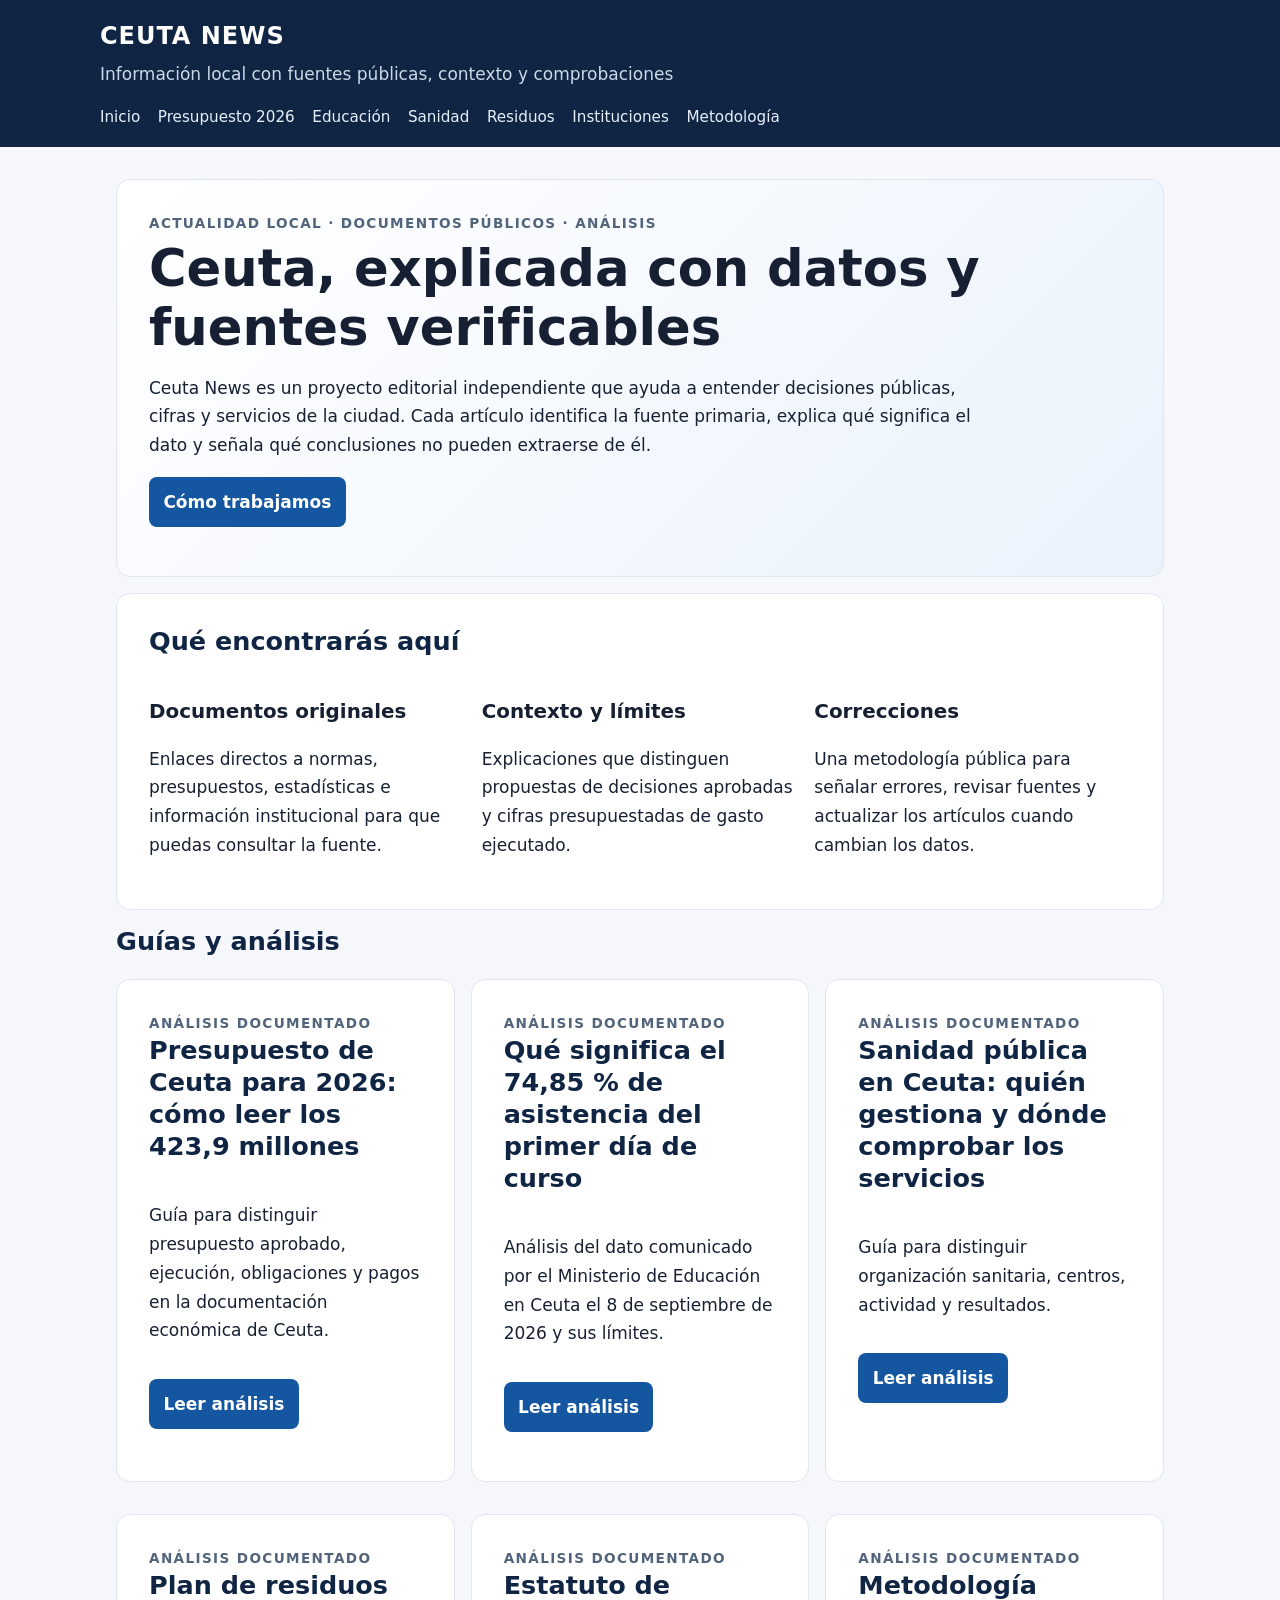
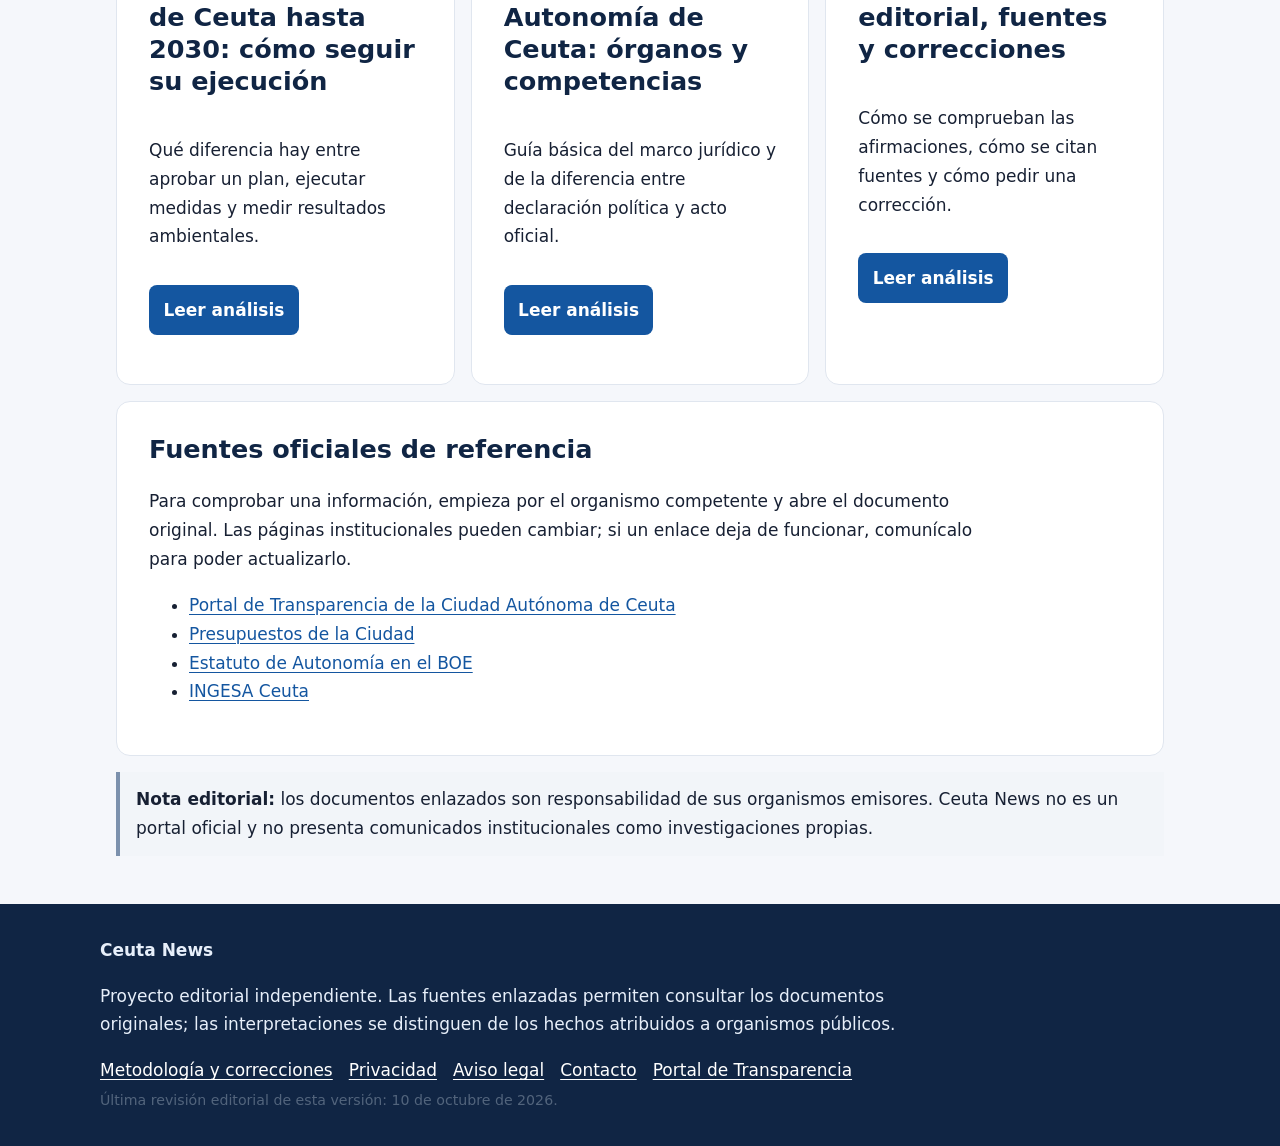
==== commit 63b67056: "Add files via upload" ====
--- a/index.html
+++ b/index.html
@@ -1,1526 +1 @@
-<!doctype html>
-<html lang="es">
-<head>
-  <meta charset="utf-8">
-  <meta name="viewport" content="width=device-width, initial-scale=1">
-  <title>Ceuta News | Información, datos oficiales y actualidad de Ceuta</title>
-  <meta name="description" content="Ceuta News: información de Ceuta basada en fuentes oficiales. Instituciones, presupuestos, transparencia, sanidad, educación, economía, movilidad, normativa y datos públicos.">
-  <meta name="robots" content="index,follow,max-image-preview:large,max-snippet:-1,max-video-preview:-1">
-  <meta name="theme-color" content="#10243e">
-  <link rel="canonical" href="https://saucerdo.github.io/">
-
-  <meta property="og:type" content="website">
-  <meta property="og:site_name" content="Ceuta News">
-  <meta property="og:title" content="Ceuta News | Información y datos de Ceuta">
-  <meta property="og:description" content="Información explicada y documentada sobre Ceuta, con enlaces a fuentes oficiales.">
-  <meta property="og:url" content="https://saucerdo.github.io/">
-  <meta property="og:locale" content="es_ES">
-
-  <!--
-  -->
-
-  <style>
-    :root{
-      --navy:#10243e;
-      --navy2:#183653;
-      --blue:#1f5d86;
-      --cyan:#2e89a8;
-      --gold:#c99345;
-      --gold2:#f0d7a7;
-      --cream:#f5f3ef;
-      --paper:#ffffff;
-      --ink:#17202a;
-      --muted:#65717c;
-      --line:#dfe4e8;
-      --soft:#eef4f7;
-      --success:#1f6d4a;
-      --warning:#7a5a16;
-      --shadow:0 12px 35px rgba(16,36,62,.08);
-      --radius:14px;
-      --max:1240px;
-    }
-
-    *{box-sizing:border-box}
-    html{scroll-behavior:smooth}
-    body{
-      margin:0;
-      background:var(--cream);
-      color:var(--ink);
-      font-family:system-ui,-apple-system,BlinkMacSystemFont,"Segoe UI",Roboto,Arial,sans-serif;
-      line-height:1.72;
-    }
-    a{color:var(--blue);text-decoration-thickness:1px;text-underline-offset:3px}
-    a:hover{color:var(--navy)}
-    img{max-width:100%;height:auto}
-    .skip{position:absolute;left:-9999px}
-    .skip:focus{left:15px;top:15px;background:#fff;padding:10px;z-index:9999}
-
-    .topbar{
-      background:var(--navy);
-      color:#dbe6ef;
-      font-size:.86rem;
-      border-bottom:1px solid rgba(255,255,255,.1)
-    }
-    .topbar-inner{
-      max-width:var(--max);
-      margin:auto;
-      padding:8px 20px;
-      display:flex;
-      justify-content:space-between;
-      gap:15px;
-      flex-wrap:wrap
-    }
-
-    header{
-      color:#fff;
-      background:
-        radial-gradient(circle at 85% 20%,rgba(46,137,168,.35),transparent 32%),
-        linear-gradient(135deg,var(--navy),var(--navy2));
-      padding:54px 20px 48px;
-    }
-    .header-inner{max-width:var(--max);margin:auto}
-    .brand-row{display:flex;justify-content:space-between;align-items:end;gap:25px;flex-wrap:wrap}
-    .brand-kicker{
-      text-transform:uppercase;
-      letter-spacing:.18em;
-      font-size:.75rem;
-      color:var(--gold2);
-      font-weight:800
-    }
-    h1{
-      font-family:Georgia,"Times New Roman",serif;
-      font-size:clamp(2.8rem,7vw,5.7rem);
-      line-height:.95;
-      margin:.35rem 0 1rem;
-      letter-spacing:-.04em
-    }
-    .lead{font-size:1.16rem;max-width:820px;color:#e6edf3;margin:0}
-    .update-pill{
-      background:rgba(255,255,255,.1);
-      border:1px solid rgba(255,255,255,.2);
-      padding:10px 14px;border-radius:999px;
-      font-size:.85rem
-    }
-
-    .nav-wrap{
-      position:sticky;top:0;z-index:1000;
-      background:rgba(255,255,255,.96);
-      backdrop-filter:blur(10px);
-      border-bottom:1px solid var(--line);
-      box-shadow:0 3px 18px rgba(0,0,0,.05)
-    }
-    nav{
-      max-width:var(--max);margin:auto;
-      display:flex;gap:4px;overflow:auto;
-      padding:8px 14px
-    }
-    nav a{
-      white-space:nowrap;text-decoration:none;
-      color:var(--navy);font-weight:750;
-      padding:10px 12px;border-radius:9px;font-size:.91rem
-    }
-    nav a:hover,nav a:focus{background:var(--soft);color:var(--navy)}
-
-    main{max-width:var(--max);margin:auto;padding:34px 20px 70px}
-    section{scroll-margin-top:82px;margin:0 0 62px}
-    .section-head{max-width:850px;margin-bottom:24px}
-    .eyebrow{
-      text-transform:uppercase;letter-spacing:.14em;
-      color:var(--blue);font-size:.74rem;font-weight:900
-    }
-    h2,h3,h4{
-      font-family:Georgia,"Times New Roman",serif;
-      color:var(--navy);line-height:1.18
-    }
-    h2{font-size:clamp(2rem,4vw,3.25rem);margin:.35rem 0 .65rem}
-    h3{font-size:1.45rem;margin:0 0 .6rem}
-    h4{font-size:1.15rem;margin:1.4rem 0 .45rem}
-    .section-head p{color:var(--muted);font-size:1.03rem}
-
-    .grid{display:grid;gap:20px}
-    .grid-2{grid-template-columns:repeat(2,minmax(0,1fr))}
-    .grid-3{grid-template-columns:repeat(3,minmax(0,1fr))}
-    .grid-4{grid-template-columns:repeat(4,minmax(0,1fr))}
-    .card{
-      background:var(--paper);border:1px solid var(--line);
-      border-radius:var(--radius);padding:24px;box-shadow:var(--shadow)
-    }
-    .card p:last-child{margin-bottom:0}
-    .tag{
-      display:inline-flex;align-items:center;
-      background:var(--soft);color:var(--navy);
-      border:1px solid #d7e4eb;border-radius:999px;
-      padding:4px 9px;font-size:.72rem;font-weight:850;
-      text-transform:uppercase;letter-spacing:.05em
-    }
-    .source{
-      font-size:.86rem;color:var(--muted);
-      border-top:1px solid var(--line);
-      margin-top:16px;padding-top:12px
-    }
-    .source strong{color:var(--ink)}
-    .notice{
-      border-left:5px solid var(--gold);
-      background:#fffaf0;padding:18px 20px;border-radius:8px;
-      margin:22px 0
-    }
-    .notice.blue{border-left-color:var(--blue);background:#f1f7fa}
-    .notice.green{border-left-color:var(--success);background:#f1f8f4}
-
-    .hero{
-      display:grid;grid-template-columns:1.35fr .65fr;gap:22px;
-      margin-bottom:30px
-    }
-    .hero-main{
-      background:
-        linear-gradient(135deg,rgba(16,36,62,.98),rgba(24,54,83,.94));
-      color:#fff;border-radius:20px;padding:38px;
-      box-shadow:var(--shadow)
-    }
-    .hero-main h2{color:#fff;font-size:clamp(2.1rem,4vw,3.7rem)}
-    .hero-main p{color:#e5edf3}
-    .hero-main .tag{background:rgba(255,255,255,.1);color:#fff;border-color:rgba(255,255,255,.2)}
-    .hero-side{display:grid;gap:20px}
-    .stat-card{background:#fff;border:1px solid var(--line);border-radius:var(--radius);padding:24px}
-    .stat-number{font-size:2rem;font-weight:900;color:var(--navy);display:block}
-    .stat-label{font-size:.88rem;color:var(--muted)}
-
-    .quick-links{display:flex;gap:10px;flex-wrap:wrap;margin-top:22px}
-    .btn{
-      display:inline-flex;align-items:center;justify-content:center;
-      border-radius:9px;padding:10px 15px;
-      font-weight:800;text-decoration:none;border:1px solid var(--navy)
-    }
-    .btn.primary{background:var(--gold);color:#18212b;border-color:var(--gold)}
-    .btn.secondary{background:#fff;color:var(--navy)}
-
-    .search{
-      width:100%;padding:14px 16px;border:1px solid #bdc9d1;
-      border-radius:10px;font:inherit;background:#fff
-    }
-    .filter-row{display:flex;gap:9px;flex-wrap:wrap;margin:12px 0 20px}
-    .filter{
-      border:1px solid var(--line);background:#fff;color:var(--navy);
-      padding:8px 11px;border-radius:999px;cursor:pointer;font-weight:700
-    }
-    .filter.active,.filter:hover{background:var(--navy);color:#fff}
-
-    .article-card{display:flex;flex-direction:column}
-    .article-card .meta{font-size:.82rem;color:var(--muted);margin:.5rem 0}
-    .article-card .source{margin-top:auto}
-    .article-card.hidden{display:none}
-
-    .toc{
-      background:#fff;border:1px solid var(--line);border-radius:var(--radius);
-      padding:20px
-    }
-    .toc ul{margin:0;padding-left:20px}
-    .toc li{margin:6px 0}
-
-    table{width:100%;border-collapse:collapse;background:#fff;border:1px solid var(--line)}
-    th,td{padding:12px 13px;border-bottom:1px solid var(--line);text-align:left;vertical-align:top}
-    th{background:var(--soft);color:var(--navy)}
-    tr:last-child td{border-bottom:0}
-    .table-wrap{overflow:auto;border-radius:12px;box-shadow:var(--shadow)}
-
-    .timeline{border-left:3px solid var(--gold);padding-left:22px}
-    .timeline-item{position:relative;margin:0 0 25px}
-    .timeline-item:before{
-      content:"";position:absolute;left:-31px;top:8px;
-      width:12px;height:12px;border-radius:50%;background:var(--gold)
-    }
-
-    .source-list{display:grid;gap:12px}
-    .source-link{
-      background:#fff;border:1px solid var(--line);border-radius:12px;
-      padding:16px;text-decoration:none;display:block
-    }
-    .source-link strong{display:block;color:var(--navy)}
-    .source-link span{color:var(--muted);font-size:.9rem}
-
-    details{
-      background:#fff;border:1px solid var(--line);border-radius:10px;
-      padding:14px 17px;margin:10px 0
-    }
-    summary{cursor:pointer;font-weight:800;color:var(--navy)}
-
-    .legal{
-      background:#fff;border:1px solid var(--line);border-radius:var(--radius);
-      padding:28px
-    }
-
-    .author-box{
-      display:grid;grid-template-columns:auto 1fr;gap:16px;align-items:start
-    }
-    .avatar{
-      width:58px;height:58px;border-radius:50%;background:var(--navy);
-      color:#fff;display:grid;place-items:center;font-weight:900
-    }
-
-    footer{
-      background:var(--navy);color:#dce6ed;padding:48px 20px
-    }
-    .footer-inner{max-width:var(--max);margin:auto}
-    footer h2,footer h3{color:#fff}
-    footer a{color:#dbeaf3}
-    .footer-grid{display:grid;grid-template-columns:2fr 1fr 1fr 1fr;gap:28px}
-    .footer-bottom{
-      margin-top:30px;padding-top:20px;border-top:1px solid rgba(255,255,255,.15);
-      font-size:.85rem;color:#b9c8d3
-    }
-
-    .back-top{
-      position:fixed;right:18px;bottom:18px;
-      width:45px;height:45px;border-radius:50%;
-      border:1px solid var(--line);background:#fff;color:var(--navy);
-      box-shadow:var(--shadow);cursor:pointer;font-weight:900
-    }
-
-    @media(max-width:980px){
-      .hero,.grid-4,.footer-grid{grid-template-columns:1fr 1fr}
-      .grid-3{grid-template-columns:1fr 1fr}
-    }
-    @media(max-width:700px){
-      .hero,.grid-2,.grid-3,.grid-4,.footer-grid{grid-template-columns:1fr}
-      header{padding-top:38px}
-      .hero-main{padding:27px}
-      nav{padding-left:8px}
-      main{padding-left:14px;padding-right:14px}
-      table{font-size:.9rem}
-    }
-  </style>
-
-  <script type="application/ld+json">
-  {
-    "@context":"https://schema.org",
-    "@type":"WebSite",
-    "name":"Ceuta News",
-    "url":"https://saucerdo.github.io/",
-    "inLanguage":"es-ES",
-    "description":"Información y datos de Ceuta explicados con fuentes oficiales."
-  }
-  </script>
-</head>
-
-<body>
-<a class="skip" href="#contenido">Saltar al contenido</a>
-
-<div class="topbar">
-  <div class="topbar-inner">
-    <span>Ceuta News · información local documentada</span>
-    <span>Última revisión editorial de esta página: 26 de septiembre de 2026</span>
-  </div>
-</div>
-
-<header>
-  <div class="header-inner">
-    <div class="brand-row">
-      <div>
-        <div class="brand-kicker">Información · datos · documentos públicos</div>
-        <h1>CEUTA NEWS</h1>
-        <p class="lead">
-          Una guía digital sobre Ceuta que reúne contexto, datos públicos y explicaciones
-          de asuntos institucionales, económicos, sociales, sanitarios, educativos,
-          ambientales y de movilidad. Las afirmaciones factuales se acompañan de una
-          fuente identificable cuando existe una fuente oficial disponible.
-        </p>
-      </div>
-      <div class="update-pill">Edición editorial · 26/09/2026</div>
-    </div>
-  </div>
-</header>
-
-<div class="nav-wrap">
-  <nav aria-label="Navegación principal">
-    <a href="#inicio">Inicio</a>
-    <a href="#actualidad">Actualidad</a>
-    <a href="#analisis">Artículos propios</a>
-    <a href="#instituciones">Instituciones</a>
-    <a href="#economia">Economía</a>
-    <a href="#sociedad">Sociedad</a>
-    <a href="#sanidad">Sanidad</a>
-    <a href="#educacion">Educación</a>
-    <a href="#movilidad">Movilidad</a>
-    <a href="#medioambiente">Medio ambiente</a>
-    <a href="#transparencia">Transparencia</a>
-    <a href="#datos">Datos</a>
-    <a href="#normativa">Normativa</a>
-    <a href="#metodologia">Fuentes</a>
-    <a href="#contacto">Contacto</a>
-  </nav>
-</div>
-
-<main id="contenido">
-
-  <section id="inicio">
-    <div class="hero">
-      <div class="hero-main">
-        <span class="tag">Proyecto editorial</span>
-        <h2>Conocer Ceuta a través de sus datos, instituciones y documentos.</h2>
-        <p>
-          Este sitio está diseñado como una referencia de consulta: no pretende sustituir
-          a las administraciones públicas ni presentar opiniones como hechos. Su función
-          es explicar información pública de forma comprensible y enlazar directamente
-          con los documentos originales.
-        </p>
-        <div class="quick-links">
-          <a class="btn primary" href="#datos">Explorar datos</a>
-          <a class="btn secondary" href="#fuentes-oficiales">Ver fuentes oficiales</a>
-        </div>
-      </div>
-      <div class="hero-side">
-        <div class="stat-card">
-          <span class="stat-number">25</span>
-          <span class="stat-label">miembros integran la Asamblea de Ceuta según el Estatuto de Autonomía.</span>
-          <div class="source"><strong>Fuente:</strong> BOE, Ley Orgánica 1/1995.</div>
-        </div>
-        <div class="stat-card">
-          <span class="stat-number">2026</span>
-          <span class="stat-label">año presupuestario actualmente documentado en el portal económico de la Ciudad.</span>
-          <div class="source"><strong>Fuente:</strong> Ciudad Autónoma de Ceuta.</div>
-        </div>
-      </div>
-    </div>
-
-    <div class="notice blue">
-      <strong>Cómo leer esta web:</strong> las fuentes oficiales tienen prioridad para
-      datos administrativos, normativa, presupuestos y servicios públicos. Cuando una
-      cuestión admite interpretación, se identifica como análisis o explicación y no
-      como un hecho oficial. Las cifras pueden cambiar: cada dato debe conservar su
-      fecha y su fuente original.
-    </div>
-
-    <div class="grid grid-3">
-      <article class="card">
-        <span class="tag">Instituciones</span>
-        <h3>Quién gobierna y quién tiene competencias</h3>
-        <p>
-          Explicamos la estructura institucional de Ceuta, las funciones de la Asamblea,
-          la Presidencia y el Consejo de Gobierno y la relación con la Administración del Estado.
-        </p>
-        <a href="#instituciones">Ir a instituciones →</a>
-      </article>
-      <article class="card">
-        <span class="tag">Datos</span>
-        <h3>Presupuestos, población y estadísticas</h3>
-        <p>
-          Un espacio para separar cifras oficiales de interpretaciones, indicando siempre
-          el año, la definición del indicador y la fuente.
-        </p>
-        <a href="#datos">Ir a datos →</a>
-      </article>
-      <article class="card">
-        <span class="tag">Servicios</span>
-        <h3>Sanidad, educación y servicios públicos</h3>
-        <p>
-          Guías explicativas con enlaces a las administraciones responsables para que el
-          lector pueda comprobar la información directamente.
-        </p>
-        <a href="#sanidad">Ver servicios →</a>
-      </article>
-    </div>
-  </section>
-
-  <section id="actualidad">
-    <div class="section-head">
-      <div class="eyebrow">Actualidad documentada</div>
-      <h2>Qué está pasando y cómo comprobarlo</h2>
-      <p>
-        La actualidad cambia rápidamente. Por eso esta sección combina noticias documentadas
-        con explicación editorial propia. Cada pieza debe indicar qué ocurrió, cuándo, quién
-        lo comunicó, qué documento permite comprobarlo y qué conclusiones no se pueden extraer
-        todavía. Las noticias políticas se describen sin recomendar opciones electorales ni
-        presentar una valoración política del lector.
-      </p>
-    </div>
-
-    <input class="search" id="search" type="search"
-      placeholder="Buscar en los temas de esta página…"
-      aria-label="Buscar en el contenido">
-
-    <div class="filter-row" aria-label="Filtros de contenido">
-      <button class="filter active" data-filter="all">Todo</button>
-      <button class="filter" data-filter="instituciones">Instituciones</button>
-      <button class="filter" data-filter="economia">Economía</button>
-      <button class="filter" data-filter="sanidad">Sanidad</button>
-      <button class="filter" data-filter="educacion">Educación</button>
-      <button class="filter" data-filter="transparencia">Transparencia</button>
-      <button class="filter" data-filter="movilidad">Movilidad</button>
-    </div>
-
-    <div class="grid grid-3" id="cards">
-      <article class="card article-card searchable" data-cat="economia" data-text="presupuesto 2026 ceuta economía hacienda">
-        <span class="tag">Economía</span>
-        <h3>Presupuesto de la Ciudad para 2026</h3>
-        <p>
-          El portal oficial reúne el presupuesto de 2026, ejercicios anteriores y estados
-          trimestrales de ejecución. La distinción es importante: el presupuesto fija un marco
-          de ingresos y gastos, mientras que la ejecución muestra cómo evoluciona ese marco
-          durante el ejercicio.
-        </p>
-        <p class="meta">Documento oficial · ejercicio 2026</p>
-        <div class="source"><a href="https://www.ceuta.es/ceuta/economica/presupuestos" target="_blank" rel="noopener noreferrer">Consultar el portal de presupuestos de la Ciudad Autónoma</a></div>
-      </article>
-
-      <article class="card article-card searchable" data-cat="instituciones" data-text="estatuto autonomía asamblea presidente consejo gobierno ceuta">
-        <span class="tag">Instituciones</span>
-        <h3>El Estatuto de Autonomía de Ceuta</h3>
-        <p>
-          La Ley Orgánica 1/1995 permite entender quién ejerce cada función institucional.
-          Ceuta News utiliza sus artículos como punto de partida y añade una explicación propia
-          para distinguir Asamblea, Presidencia, Consejo de Gobierno y competencias.
-        </p>
-        <p class="meta">Norma estatal · BOE-A-1995-6358</p>
-        <div class="source"><a href="https://www.boe.es/buscar/act.php?id=BOE-A-1995-6358" target="_blank" rel="noopener noreferrer">Consultar el texto en el BOE</a></div>
-      </article>
-
-      <article class="card article-card searchable" data-cat="sanidad" data-text="sanidad ingesa hospital centros salud ceuta">
-        <span class="tag">Sanidad</span>
-        <h3>La sanidad pública en Ceuta</h3>
-        <p>
-          La asistencia sanitaria pública de Ceuta está gestionada por el INGESA.
-          La fuente sanitaria oficial identifica el Hospital Universitario, tres centros de
-          salud, un consultorio local, 061 y el Servicio de Urgencias de Atención Primaria.
-          La información práctica debe comprobarse en el directorio actualizado.
-        </p>
-        <p class="meta">Fuente sanitaria oficial · INGESA</p>
-        <div class="source"><a href="https://ingesa.sanidad.gob.es/ceuta/Organizaci-n/Organizaci-n-Institucional" target="_blank" rel="noopener noreferrer">Consultar la organización sanitaria</a></div>
-      </article>
-
-      <article class="card article-card searchable" data-cat="educacion" data-text="educación curso estudiantes ceuta 2026">
-        <span class="tag">Educación</span>
-        <h3>Inicio del curso 2026/27</h3>
-        <p>
-          El Ministerio de Educación informó de 12.780 estudiantes llamados a iniciar las
-          clases y 9.566 asistentes en la primera jornada del curso en Ceuta, equivalente
-          al 74,85 % según los datos comunicados el 8 de septiembre de 2026.
-        </p>
-        <p class="meta">8 septiembre 2026 · Ministerio de Educación</p>
-        <div class="source"><a href="https://www.educacionfpydeportes.gob.es/eu/prensa/actualidad/2026/09/20260908-actualizacionceuta.html" target="_blank" rel="noopener noreferrer">Leer la nota oficial</a></div>
-      </article>
-
-      <article class="card article-card searchable" data-cat="transparencia" data-text="transparencia contratos subvenciones cuentas fiscalización ceuta">
-        <span class="tag">Transparencia</span>
-        <h3>Qué publica el Portal de Transparencia</h3>
-        <p>
-          El portal de la Ciudad organiza información institucional, presupuestos, cuentas,
-          contratos, convenios, subvenciones, empleo público y fiscalizaciones, entre otros
-          contenidos.
-        </p>
-        <p class="meta">Portal de Transparencia · Ciudad Autónoma</p>
-        <div class="source"><a href="https://www.ceuta.es/ceuta/transparencia" target="_blank" rel="noopener noreferrer">Abrir el Portal de Transparencia</a></div>
-      </article>
-
-      <article class="card article-card searchable" data-cat="movilidad" data-text="movilidad frontera migración ceuta interior">
-        <span class="tag">Movilidad</span>
-        <h3>Frontera, movilidad y protección</h3>
-        <p>
-          Los asuntos de movilidad y migración requieren distinguir entre entradas,
-          atenciones, solicitudes de protección, retornos y otras categorías administrativas.
-          La fuente y la definición de cada cifra deben aparecer junto al dato.
-        </p>
-        <p class="meta">Criterio editorial · definición, periodo y fuente deben acompañar a cada cifra</p>
-        <div class="source"><a href="https://www.interior.gob.es/" target="_blank" rel="noopener noreferrer">Fuente institucional de referencia: Ministerio del Interior</a></div>
-      </article>
-    </div>
-
-  </section>
-
-  <section id="analisis">
-    <div class="section-head">
-      <div class="eyebrow">Redacción propia</div>
-      <h2>Artículos y análisis documentados</h2>
-      <p>
-        Esta sección contiene textos redactados específicamente para Ceuta News. Cada pieza
-        parte de uno o varios documentos identificables, pero añade una capa editorial propia:
-        explica el contexto, distingue hechos de interpretaciones, señala qué preguntas siguen
-        abiertas y muestra al lector cómo comprobar el dato original. No son copias ni
-        resúmenes automáticos de comunicados.
-      </p>
-    </div>
-
-    <div class="grid grid-2">
-
-      <article class="card">
-        <span class="tag">Hacienda · análisis</span>
-        <h3>Cómo leer el presupuesto de Ceuta de 2026 sin confundir presupuesto y gasto ejecutado</h3>
-        <p class="meta">Análisis propio · actualizado 26 septiembre 2026</p>
-        <p>
-          Una cifra presupuestaria describe una planificación anual; no significa que todo ese
-          importe se haya gastado. Esta diferencia es especialmente importante cuando se consulta
-          información económica de una administración pública. El portal de presupuestos de la
-          Ciudad Autónoma separa el presupuesto de 2026 de la información sobre ejecución y
-          publica estados trimestrales. En la actualidad aparece disponible el estado correspondiente
-          al primer trimestre de 2026.
-        </p>
-        <p>
-          El presupuesto consolidado de 2026 asciende a 423,9 millones de euros según la
-          documentación oficial publicada por la Ciudad. La Asamblea lo aprobó inicialmente en
-          noviembre de 2025 y la propia Ciudad informa de su aprobación definitiva en diciembre
-          de ese año. La cifra, por tanto, sirve para describir el marco presupuestario del
-          ejercicio, pero no debe utilizarse por sí sola para afirmar cuánto se ha gastado,
-          cuánto se ha pagado o qué proyectos se han completado.
-        </p>
-        <p>
-          Para analizar un gasto concreto, Ceuta News propone seguir una secuencia sencilla:
-          identificar el crédito previsto, localizar las modificaciones posteriores, comprobar
-          las obligaciones reconocidas y distinguirlas de los pagos. Si existe un contrato,
-          convenio o subvención relacionado, conviene seguir también ese expediente. Este método
-          permite que una noticia económica no convierta una previsión en un resultado ya conseguido.
-        </p>
-        <div class="source">
-          <strong>Fuentes:</strong>
-          <a href="https://www.ceuta.es/ceuta/economica/presupuestos" target="_blank" rel="noopener noreferrer">Portal de presupuestos de la Ciudad</a>
-          ·
-          <a href="https://www.ceuta.es/gobiernodeceuta/index.php/noticia/8-hacienda/13854-la-asamblea-da-el-visto-bueno-inicial-a-los-presupuestos-de-2026" target="_blank" rel="noopener noreferrer">aprobación inicial</a>
-          ·
-          <a href="https://www.ceuta.es/gobiernodeceuta/index.php/noticia/8-hacienda" target="_blank" rel="noopener noreferrer">información sobre aprobación definitiva</a>.
-        </div>
-      </article>
-
-      <article class="card">
-        <span class="tag">Educación · análisis</span>
-        <h3>Qué cuenta realmente el 74,85 % de asistencia del primer día de curso</h3>
-        <p class="meta">Análisis propio · datos publicados el 8 septiembre 2026</p>
-        <p>
-          El Ministerio de Educación informó de que 9.566 de los 12.780 estudiantes llamados a
-          comenzar las clases en Ceuta acudieron a los centros durante la primera jornada del
-          curso 2026/27. La propia nota calcula una asistencia del 74,85 %. Es un dato concreto,
-          con fecha, población de referencia y organismo que explica cómo fue recopilado.
-        </p>
-        <p>
-          Lo importante para interpretar la cifra es no convertirla en algo que la fuente no dice.
-          Describe una jornada concreta y no equivale automáticamente a la asistencia media de
-          todo el curso, al absentismo anual ni al rendimiento académico. Tampoco permite, por sí
-          sola, comparar centros o grupos que tengan características distintas. Una cifra puede ser
-          correcta y, al mismo tiempo, insuficiente para responder una pregunta más amplia.
-        </p>
-        <p>
-          Esta forma de leer los datos es una de las reglas editoriales de Ceuta News: antes de
-          publicar un porcentaje se debe comprobar qué población representa, cuándo se midió,
-          quién produjo el dato y qué definición utiliza. En futuras actualizaciones, si aparecen
-          datos de otras jornadas o del conjunto del curso, se podrán comparar siempre que la
-          metodología sea compatible.
-        </p>
-        <div class="source">
-          <strong>Fuente primaria:</strong>
-          <a href="https://www.educacionfpydeportes.gob.es/eu/prensa/actualidad/2026/09/20260908-actualizacionceuta.html" target="_blank" rel="noopener noreferrer">Ministerio de Educación, 8/09/2026</a>.
-        </div>
-      </article>
-
-      <article class="card">
-        <span class="tag">Sanidad · explicación</span>
-        <h3>Cómo está organizada la sanidad pública de Ceuta y por qué importa identificar al gestor</h3>
-        <p class="meta">Explicación propia · revisión septiembre 2026</p>
-        <p>
-          Para entender una noticia sanitaria en Ceuta conviene empezar por una pregunta básica:
-          ¿qué administración gestiona el servicio del que se está hablando? El INGESA explica
-          que gestiona las prestaciones sanitarias de Ceuta y Melilla y que en Ceuta existe una
-          Gerencia Única de Área. Esta estructura es distinta de la organización sanitaria de
-          otras comunidades autónomas y ayuda a localizar la fuente adecuada.
-        </p>
-        <p>
-          El directorio oficial identifica el Hospital Universitario de Ceuta, tres centros de
-          salud —Recinto Sur, Otero y Tarajal—, el consultorio de Benzú, el servicio de emergencias
-          061 y el Servicio de Urgencias de Atención Primaria. El directorio también cambia cuando
-          se modifican ubicaciones o formas de prestación; por eso Ceuta News evita convertir una
-          lista estática en una promesa de horarios permanentes.
-        </p>
-        <p>
-          La utilidad de este enfoque no está solo en enumerar centros. Permite separar organización,
-          actividad asistencial, recursos materiales y resultados sanitarios. Si una noticia habla
-          de camas, consultas, profesionales o tiempos de espera, cada indicador necesita su propio
-          documento y su propio periodo. Así se evita utilizar un dato operativo para sacar una
-          conclusión general sobre toda la sanidad de la ciudad.
-        </p>
-        <div class="source">
-          <strong>Fuentes:</strong>
-          <a href="https://ingesa.sanidad.gob.es/ceuta/Organizaci-n/Organizaci-n-Institucional" target="_blank" rel="noopener noreferrer">INGESA · organización institucional</a>
-          ·
-          <a href="https://ingesa.sanidad.gob.es/ingesa/Ciudadan-a/Centros-Sanitarios" target="_blank" rel="noopener noreferrer">INGESA · centros sanitarios</a>.
-        </div>
-      </article>
-
-      <article class="card">
-        <span class="tag">Medio ambiente · análisis</span>
-        <h3>Qué aporta un plan de residuos cuando se quiere entender un problema local</h3>
-        <p class="meta">Análisis propio · enero 2026 y revisión septiembre 2026</p>
-        <p>
-          En enero de 2026 la Ciudad Autónoma comunicó la aprobación definitiva del Plan Integral
-          de Gestión de Residuos de Ceuta hasta 2030. Para un lector, el valor de un documento así
-          no está únicamente en conocer que existe un plan: permite saber qué marco utiliza la
-          administración para ordenar la gestión de los residuos y qué cuestiones deben seguirse
-          durante los años de vigencia.
-        </p>
-        <p>
-          La información oficial destaca que el plan aborda la gestión de residuos municipales y
-          que su aprobación tiene relación con requisitos legales y con la planificación de ayudas.
-          La propia comunicación también menciona la particularidad del transporte de residuos
-          fuera de la ciudad. Estas afirmaciones deben atribuirse a la administración que las
-          formula; Ceuta News no las convierte automáticamente en una valoración independiente
-          sobre el funcionamiento del servicio.
-        </p>
-        <p>
-          Para seguir la evolución del plan, el enfoque más útil es documental: localizar el
-          texto aprobado, comprobar sus objetivos, buscar decisiones posteriores y contrastar
-          cualquier cifra de generación, recogida, tratamiento o coste con su periodo. De este
-          modo, el lector puede distinguir entre una decisión de planificación, una actuación
-          ejecutada y un resultado medido.
-        </p>
-        <div class="source">
-          <strong>Fuente principal:</strong>
-          <a href="https://www.ceuta.es/gobiernodeceuta/index.php/noticia/23-medio-ambiente/13878-el-gobierno-actualiza-el-plan-de-residuos-un-elemento-fundamental-para-garantizar-una-gestion-adecuada-eficiente-y-sostenible" target="_blank" rel="noopener noreferrer">Ciudad Autónoma de Ceuta · 13/01/2026</a>.
-        </div>
-      </article>
-
-      <article class="card">
-        <span class="tag">Instituciones · guía propia</span>
-        <h3>Cómo seguir una decisión pública desde el anuncio hasta el documento que la acredita</h3>
-        <p class="meta">Método editorial propio · revisión septiembre 2026</p>
-        <p>
-          Una de las diferencias entre una noticia breve y una explicación útil es la posibilidad
-          de reconstruir cómo se produjo una decisión. En Ceuta News la primera pregunta es quién
-          tomó la decisión. La segunda es qué documento la contiene: una ley, un acuerdo, una
-          resolución, un acta, un presupuesto, un contrato o un comunicado. La tercera es qué
-          fecha corresponde realmente al hecho.
-        </p>
-        <p>
-          El Estatuto de Autonomía permite además entender qué órgano tiene cada función. La
-          Asamblea es el órgano representativo de la Ciudad y está integrada por 25 miembros.
-          El Estatuto también identifica al Presidente y al Consejo de Gobierno como órganos
-          institucionales, y atribuye al Consejo de Gobierno funciones ejecutivas y administrativas.
-          Por eso una declaración pública, un acuerdo del Consejo de Gobierno y una aprobación del
-          Pleno no son documentos intercambiables.
-        </p>
-        <p>
-          Este método también ayuda a cubrir las discrepancias de una forma verificable. Si una
-          fuente política afirma que una medida ya está aprobada, la comprobación editorial consiste
-          en localizar el acto que le da efecto y comprobar su fecha. Si solo existe una propuesta,
-          se publica como propuesta. Si existe aprobación pero queda pendiente una ejecución posterior,
-          se explica esa diferencia. El objetivo es que el lector pueda repetir la comprobación sin
-          depender de la interpretación de Ceuta News.
-        </p>
-        <div class="source">
-          <strong>Fuente jurídica:</strong>
-          <a href="https://www.boe.es/buscar/act.php?id=BOE-A-1995-6358" target="_blank" rel="noopener noreferrer">BOE · Estatuto de Autonomía de Ceuta</a>.
-        </div>
-      </article>
-
-      <article class="card">
-        <span class="tag">Frontera y datos · método</span>
-        <h3>Por qué una cifra de frontera necesita más contexto que un titular</h3>
-        <p class="meta">Metodología editorial · revisión septiembre 2026</p>
-        <p>
-          Las cifras relacionadas con frontera, migración y protección pueden parecer comparables
-          cuando se expresan todas como números de personas. Sin embargo, una entrada registrada,
-          una interceptación, una solicitud de protección internacional, una atención sanitaria,
-          un retorno o una persona acogida en un recurso responden a hechos administrativos distintos.
-          Sumarlos o compararlos sin explicar la definición puede producir una conclusión incorrecta.
-        </p>
-        <p>
-          La regla que aplica Ceuta News es sencilla: cada cifra debe conservar su organismo de
-          origen, periodo, definición y carácter provisional o definitivo. Cuando una fuente cambia
-          la metodología, la comparación con años anteriores necesita una advertencia. Cuando una
-          institución publica una cifra sobre su propia actividad, se presenta como dato de esa
-          institución y no como una medición universal de todo el fenómeno.
-        </p>
-        <p>
-          Este enfoque no pretende evitar los temas difíciles; pretende hacerlos comprobables. Un
-          lector debería poder abrir la fuente, localizar el periodo y entender qué se contó antes
-          de extraer una conclusión. En asuntos especialmente sensibles, además, la información
-          sobre menores y personas vulnerables requiere evitar datos personales innecesarios.
-        </p>
-        <div class="source">
-          <strong>Fuentes de referencia:</strong>
-          <a href="https://www.interior.gob.es/" target="_blank" rel="noopener noreferrer">Ministerio del Interior</a>
-          y documentación oficial competente según el indicador.
-        </div>
-      </article>
-
-    </div>
-
-    <div class="notice green">
-      <strong>Qué hace diferente a esta sección:</strong> los documentos oficiales son el punto
-      de partida, no el producto final. El valor editorial de Ceuta News está en explicar el
-      significado del documento, ordenar la información, identificar límites y ofrecer al lector
-      una ruta de comprobación. Cada artículo conserva su fecha y sus fuentes para poder revisarse
-      cuando aparezcan nuevos datos.
-    </div>
-  </section>
-
-  <section id="instituciones">
-    <div class="section-head">
-      <div class="eyebrow">Instituciones</div>
-      <h2>Cómo se organiza Ceuta</h2>
-      <p>
-        El Estatuto de Autonomía es la referencia jurídica básica para comprender las
-        instituciones y competencias de la Ciudad Autónoma. Esta explicación resume
-        conceptos generales y enlaza al texto oficial.
-      </p>
-    </div>
-
-    <div class="grid grid-2">
-      <div class="card">
-        <h3>Asamblea de Ceuta</h3>
-        <p>
-          El Estatuto establece que la Asamblea es el órgano representativo de la Ciudad
-          y que está integrada por 25 miembros elegidos en Ceuta mediante sufragio
-          universal, libre, igual, directo y secreto, de acuerdo con la legislación electoral.
-        </p>
-        <p>
-          La Asamblea aprueba su Reglamento y dispone de comisiones para preparar asuntos
-          y acuerdos del Pleno, con representación de los grupos políticos en los términos
-          establecidos por su Reglamento.
-        </p>
-        <div class="source"><strong>Fuente:</strong> <a href="https://www.boe.es/buscar/act.php?id=BOE-A-1995-6358" target="_blank" rel="noopener noreferrer">BOE, artículos 6 a 9</a>.</div>
-      </div>
-
-      <div class="card">
-        <h3>Presidencia y Consejo de Gobierno</h3>
-        <p>
-          El Estatuto identifica como órganos institucionales de la Ciudad a la Asamblea,
-          el Presidente y el Consejo de Gobierno. La organización y funcionamiento se
-          desarrollan conforme al Estatuto y las normas aprobadas por la Asamblea.
-        </p>
-        <div class="source"><strong>Fuente:</strong> <a href="https://www.boe.es/buscar/act.php?id=BOE-A-1995-6358" target="_blank" rel="noopener noreferrer">BOE, artículo 6</a>.</div>
-      </div>
-
-      <div class="card">
-        <h3>Competencias</h3>
-        <p>
-          El Estatuto atribuye a la Ciudad competencias sobre la organización y funcionamiento
-          de sus instituciones de autogobierno y regula otras materias en su Título II.
-          Las competencias deben estudiarse siempre junto con la legislación estatal y
-          la normativa de desarrollo aplicable.
-        </p>
-        <div class="source"><strong>Fuente:</strong> <a href="https://www.boe.es/buscar/act.php?id=BOE-A-1995-6358" target="_blank" rel="noopener noreferrer">BOE, Título II</a>.</div>
-      </div>
-
-      <div class="card">
-        <h3>Publicación de normas y actos generales</h3>
-        <p>
-          El Estatuto establece que los reglamentos y demás disposiciones y actos de
-          eficacia general emanados de los órganos de la Ciudad se publican en el
-          Boletín Oficial de la Ciudad de Ceuta.
-        </p>
-        <div class="source"><strong>Fuente:</strong> <a href="https://www.boe.es/buscar/act.php?id=BOE-A-1995-6358" target="_blank" rel="noopener noreferrer">BOE, artículo 29</a>.</div>
-      </div>
-    </div>
-
-    <div class="notice">
-      <strong>Regla editorial:</strong> cuando una noticia trate de una decisión pública,
-      Ceuta News debe indicar qué institución la adoptó, en qué fecha, mediante qué
-      documento y qué competencia o norma se invoca. Una declaración política demuestra
-      que alguien hizo una declaración; no demuestra por sí sola que todos sus hechos
-      sean ciertos.
-    </div>
-  </section>
-
-  <section id="economia">
-    <div class="section-head">
-      <div class="eyebrow">Economía y hacienda</div>
-      <h2>Presupuestos, ingresos, gasto y actividad económica</h2>
-      <p>
-        La información económica se presenta separando presupuesto aprobado, previsión,
-        ejecución y resultados. No deben confundirse esas categorías.
-      </p>
-    </div>
-
-    <div class="grid grid-2">
-      <div class="card">
-        <h3>Presupuesto 2026</h3>
-        <p>
-          La Ciudad Autónoma mantiene una página oficial con el presupuesto de 2026 y
-          presupuestos de años anteriores. La misma página incluye información sobre
-          el nivel de ejecución presupuestaria, con estados trimestrales de ingresos y gastos.
-        </p>
-        <p>
-          Para cualquier cifra económica publicada aquí, la versión oficial del documento
-          debe prevalecer sobre una cifra copiada de una noticia o de una red social.
-        </p>
-        <a class="btn primary" href="https://www.ceuta.es/ceuta/economica/presupuestos" target="_blank" rel="noopener noreferrer">Presupuestos oficiales</a>
-      </div>
-
-      <div class="card">
-        <h3>Cómo leer un presupuesto</h3>
-        <ol>
-          <li><strong>Presupuesto inicial:</strong> planificación de ingresos y gastos.</li>
-          <li><strong>Modificaciones:</strong> cambios posteriores en los créditos.</li>
-          <li><strong>Obligaciones reconocidas:</strong> gasto reconocido conforme al procedimiento presupuestario.</li>
-          <li><strong>Pagos:</strong> importes efectivamente pagados.</li>
-          <li><strong>Ejecución:</strong> relación entre lo ejecutado y el crédito correspondiente.</li>
-        </ol>
-        <p class="source">Esta página no sustituye la documentación contable oficial.</p>
-      </div>
-    </div>
-
-    <div class="table-wrap">
-      <table>
-        <thead>
-          <tr><th>Indicador</th><th>Qué significa</th><th>Fuente recomendada</th></tr>
-        </thead>
-        <tbody>
-          <tr><td>Presupuesto</td><td>Plan financiero de un ejercicio.</td><td><a href="https://www.ceuta.es/ceuta/economica/presupuestos" target="_blank" rel="noopener noreferrer">Ciudad Autónoma</a></td></tr>
-          <tr><td>Ejecución presupuestaria</td><td>Seguimiento del estado de ingresos y gastos.</td><td><a href="https://www.ceuta.es/ceuta/economica/presupuestos" target="_blank" rel="noopener noreferrer">Ciudad Autónoma</a></td></tr>
-          <tr><td>Contratos</td><td>Información sobre contratación pública.</td><td><a href="https://www.ceuta.es/ceuta/transparencia" target="_blank" rel="noopener noreferrer">Portal de Transparencia</a></td></tr>
-          <tr><td>Subvenciones</td><td>Ayudas públicas y su información asociada.</td><td><a href="https://www.ceuta.es/ceuta/transparencia" target="_blank" rel="noopener noreferrer">Portal de Transparencia</a></td></tr>
-        </tbody>
-      </table>
-    </div>
-  </section>
-
-  <section id="sociedad">
-    <div class="section-head">
-      <div class="eyebrow">Sociedad y servicios</div>
-      <h2>Una guía para entender la vida pública de la ciudad</h2>
-      <p>
-        Esta sección está pensada para explicar servicios y cuestiones sociales sin
-        convertir datos administrativos en juicios sobre las personas que viven en Ceuta.
-      </p>
-    </div>
-
-    <div class="grid grid-3">
-      <div class="card">
-        <h3>Servicios sociales</h3>
-        <p>
-          Los servicios públicos deben explicarse indicando la administración responsable,
-          el trámite concreto, los requisitos publicados y la fecha de la información.
-          Cuando existan programas o ayudas, se debe enlazar a la convocatoria oficial.
-        </p>
-      </div>
-      <div class="card">
-        <h3>Pluralidad y convivencia</h3>
-        <p>
-          Ceuta News evita atribuir características a una población completa a partir
-          de casos individuales. Cuando se utilizan estadísticas, se indica población,
-          periodo y definición del indicador.
-        </p>
-      </div>
-      <div class="card">
-        <h3>Derechos de los lectores</h3>
-        <p>
-          Las personas pueden solicitar correcciones de errores factuales. Una corrección
-          debe identificar qué se modifica, por qué y cuándo se actualizó la información.
-        </p>
-      </div>
-    </div>
-  </section>
-
-  <section id="sanidad">
-    <div class="section-head">
-      <div class="eyebrow">Sanidad</div>
-      <h2>Sanidad pública en Ceuta</h2>
-      <p>
-        El área sanitaria de Ceuta está gestionada por el Instituto Nacional de Gestión
-        Sanitaria (INGESA). La información de servicios debe comprobarse en el portal
-        sanitario oficial, especialmente horarios, teléfonos, citas y situaciones asistenciales.
-      </p>
-    </div>
-
-    <div class="grid grid-2">
-      <div class="card">
-        <h3>Organización sanitaria</h3>
-        <p>
-          INGESA explica que gestiona las prestaciones sanitarias en Ceuta y Melilla.
-          En Ceuta cuenta con una Gerencia de Atención Sanitaria y servicios periféricos.
-        </p>
-        <div class="source"><strong>Fuente:</strong> <a href="https://ingesa.sanidad.gob.es/ceuta/Organizaci-n/Organizaci-n-Institucional" target="_blank" rel="noopener noreferrer">INGESA · Organización institucional</a></div>
-      </div>
-      <div class="card">
-        <h3>Centros identificados por INGESA</h3>
-        <p>
-          El directorio oficial incluye el Hospital Universitario de Ceuta, los centros
-          de salud Recinto, Otero y Tarajal y el consultorio de Benzú, además de otros
-          servicios asistenciales.
-        </p>
-        <div class="source"><strong>Fuente:</strong> <a href="https://ingesa.sanidad.gob.es/ingesa/Ciudadan-a/Centros-Sanitarios.html" target="_blank" rel="noopener noreferrer">INGESA · Centros sanitarios</a></div>
-      </div>
-    </div>
-
-    <div class="card">
-      <h3>Unidades de apoyo</h3>
-      <p>
-        El portal oficial describe unidades de salud bucodental, salud mental, fisioterapia,
-        matronas, trabajadores sociales y cuidados paliativos. Las funciones y ubicaciones
-        pueden cambiar; el directorio oficial es la referencia para información práctica.
-      </p>
-      <div class="source"><strong>Fuente:</strong> <a href="https://ingesa.sanidad.gob.es/ceuta/Ciudadano/Atenci-n-Primaria/Unidades-de-apoyo" target="_blank" rel="noopener noreferrer">INGESA · Unidades de apoyo</a></div>
-    </div>
-
-    <div class="notice blue">
-      <strong>Precisión sanitaria:</strong> una cifra sanitaria debe incluir periodo,
-      población o grupo al que se refiere, definición del indicador y fuente. No se
-      deben extrapolar datos de un comunicado concreto a toda la situación sanitaria
-      de Ceuta.
-    </div>
-  </section>
-
-  <section id="educacion">
-    <div class="section-head">
-      <div class="eyebrow">Educación</div>
-      <h2>Educación y datos del curso escolar</h2>
-      <p>
-        La educación es un ámbito donde los datos pueden cambiar cada curso. Por eso
-        las cifras de matrícula, asistencia, centros y personal se presentan con fecha.
-      </p>
-    </div>
-
-    <div class="card">
-      <h3>Inicio del curso 2026/27: datos comunicados oficialmente</h3>
-      <p>
-        En una nota publicada el 8 de septiembre de 2026, el Ministerio de Educación,
-        Formación Profesional y Deportes informó de que 12.780 estudiantes estaban
-        llamados a comenzar las clases en Ceuta y que 9.566 acudieron durante la primera
-        jornada, equivalente al 74,85 % según los datos recopilados por la Dirección
-        Provincial de Educación al terminar ese día.
-      </p>
-      <p>
-        La misma comunicación señaló que no se habían registrado incidencias en los
-        centros durante esa primera jornada y mencionó una plantilla de 1.700 docentes
-        que llevaba una semana trabajando en la preparación del curso.
-      </p>
-      <div class="source"><strong>Fuente primaria:</strong> <a href="https://www.educacionfpydeportes.gob.es/eu/prensa/actualidad/2026/09/20260908-actualizacionceuta.html" target="_blank" rel="noopener noreferrer">Ministerio de Educación, 8/09/2026</a>.</div>
-    </div>
-
-    <div class="grid grid-3">
-      <div class="card"><h3>Qué medir</h3><p>Matrícula, asistencia, absentismo, personal, centros, resultados y recursos deben tratarse como indicadores diferentes.</p></div>
-      <div class="card"><h3>Qué evitar</h3><p>No presentar una jornada concreta de asistencia como si describiera todo el curso.</p></div>
-      <div class="card"><h3>Cómo citar</h3><p>Indicar fecha, organismo que recopiló el dato, población analizada y documento original.</p></div>
-    </div>
-  </section>
-
-  <section id="movilidad">
-    <div class="section-head">
-      <div class="eyebrow">Movilidad, frontera y migración</div>
-      <h2>Explicar los datos sin mezclar categorías</h2>
-      <p>
-        Los asuntos de frontera requieren especial precisión. Las categorías administrativas
-        no son intercambiables y las cifras pueden referirse a periodos o poblaciones diferentes.
-      </p>
-    </div>
-
-    <div class="grid grid-2">
-      <div class="card">
-        <h3>Categorías que deben diferenciarse</h3>
-        <ul>
-          <li>Entradas o accesos registrados.</li>
-          <li>Personas interceptadas.</li>
-          <li>Solicitudes de protección internacional.</li>
-          <li>Atenciones sanitarias.</li>
-          <li>Retornos o procedimientos de devolución.</li>
-          <li>Personas menores de edad.</li>
-          <li>Personas acogidas en recursos específicos.</li>
-        </ul>
-      </div>
-      <div class="card">
-        <h3>Regla para publicar cifras</h3>
-        <ol>
-          <li>Identificar el organismo que produce el dato.</li>
-          <li>Comprobar el periodo exacto.</li>
-          <li>Leer la definición del indicador.</li>
-          <li>Indicar si es dato provisional o definitivo.</li>
-          <li>No convertir una cifra administrativa en una afirmación sobre un colectivo completo.</li>
-        </ol>
-      </div>
-    </div>
-
-    <div class="notice">
-      <strong>Fuentes:</strong> para cuestiones de seguridad, extranjería y fronteras,
-      consultar las estadísticas y comunicados de los organismos competentes, especialmente
-      el Ministerio del Interior y, cuando corresponda, documentación judicial, europea
-      o internacional.
-    </div>
-  </section>
-
-  <section id="medioambiente">
-    <div class="section-head">
-      <div class="eyebrow">Medio ambiente</div>
-      <h2>Territorio, costa, residuos y sostenibilidad</h2>
-      <p>
-        El medio ambiente en Ceuta se puede estudiar a partir de documentos sobre residuos,
-        agua, costa, espacios naturales y evaluación ambiental. En lugar de reunir cifras
-        sin contexto, esta sección explica qué documento corresponde a cada asunto y qué
-        administración tiene atribuida la gestión o la publicación de la información.
-        Para 2026 resulta especialmente relevante el Plan Integrado de Gestión de Residuos
-        de la Ciudad hasta 2030, aprobado definitivamente por la Asamblea.
-      </p>
-    </div>
-
-    <div class="grid grid-3">
-      <div class="card">
-        <h3>Agua y costa</h3>
-        <p>Para cada indicador hay que conservar la unidad, la fecha de muestreo y el organismo responsable. La misma cifra puede tener significados distintos si cambia el punto de medición o el periodo.</p>
-      </div>
-      <div class="card">
-        <h3>Residuos</h3>
-        <p>La Ciudad aprobó en enero de 2026 el Plan Integral de Gestión de Residuos hasta 2030. El documento permite seguir objetivos, obligaciones y actuaciones sin reducir el problema de los residuos a una sola cifra.</p>
-        <div class="source"><strong>Fuente:</strong> <a href="https://www.ceuta.es/gobiernodeceuta/index.php/noticia/23-medio-ambiente/13878-el-gobierno-actualiza-el-plan-de-residuos-un-elemento-fundamental-para-garantizar-una-gestion-adecuada-eficiente-y-sostenible" target="_blank" rel="noopener noreferrer">Ciudad Autónoma de Ceuta · 13/01/2026</a></div>
-      </div>
-      <div class="card">
-        <h3>Biodiversidad y evaluación</h3>
-        <p>Cuando un proyecto afecta al territorio, la evaluación ambiental aporta contexto sobre impactos, consultas y medidas. Las conclusiones deben atribuirse al documento técnico que las contiene.</p>
-        <div class="source"><strong>Referencia:</strong> <a href="https://www.ceuta.es/ceuta/pgou/186-medioambiente/images/servicios/medioambiente/documentos/IV-PLAN-EMPRESARIAL-DE-PREVENCION-TNU-2024-2027.pdf" target="_blank" rel="noopener noreferrer">Documentación ambiental de la Ciudad</a></div>
-      </div>
-    </div>
-  </section>
-
-  <section id="transparencia">
-    <div class="section-head">
-      <div class="eyebrow">Transparencia</div>
-      <h2>Seguir el dinero y las decisiones públicas</h2>
-      <p>
-        El Portal de Transparencia de la Ciudad Autónoma tiene como objetivo facilitar
-        el acceso a información relevante sobre el funcionamiento y control de la actividad
-        pública. Su contenido incluye áreas institucionales, económicas y normativas.
-      </p>
-    </div>
-
-    <div class="grid grid-3">
-      <div class="card">
-        <h3>Institucional</h3>
-        <p>Agenda, estructura organizativa, funciones, currículos, registro de intereses, retribuciones, trámites y planes.</p>
-      </div>
-      <div class="card">
-        <h3>Económica</h3>
-        <p>Presupuestos, cuentas generales, contratos, convenios, subvenciones, empleo público, periodo medio de pago y fiscalizaciones.</p>
-      </div>
-      <div class="card">
-        <h3>Normativa</h3>
-        <p>Información normativa y relación de puestos de trabajo, junto con otros contenidos publicados por la administración.</p>
-      </div>
-    </div>
-
-    <div class="card">
-      <h3>Cómo investigar un gasto público</h3>
-      <div class="timeline">
-        <div class="timeline-item"><strong>1. Localizar el documento.</strong><br>Presupuesto, contrato, convenio, subvención, cuenta o resolución.</div>
-        <div class="timeline-item"><strong>2. Identificar el organismo.</strong><br>Determinar quién aprueba, ejecuta, fiscaliza o publica la información.</div>
-        <div class="timeline-item"><strong>3. Comprobar fechas e importes.</strong><br>Separar presupuesto, adjudicación, obligación reconocida y pago cuando los documentos permitan hacerlo.</div>
-        <div class="timeline-item"><strong>4. Buscar seguimiento.</strong><br>Comprobar modificaciones, prórrogas, ejecución, auditorías o resoluciones posteriores.</div>
-        <div class="timeline-item"><strong>5. Publicar con contexto.</strong><br>Enlazar al documento original y explicar qué se sabe y qué no se puede concluir.</div>
-      </div>
-      <div class="source"><strong>Fuente de referencia:</strong> <a href="https://www.ceuta.es/ceuta/transparencia" target="_blank" rel="noopener noreferrer">Portal de Transparencia de la Ciudad Autónoma de Ceuta</a>.</div>
-    </div>
-  </section>
-
-  <section id="datos">
-    <div class="section-head">
-      <div class="eyebrow">Datos públicos</div>
-      <h2>Panel de datos de Ceuta</h2>
-      <p>
-        Este panel publica únicamente indicadores para los que existe una fuente primaria
-        identificable. Cuando una cifra no puede verificarse con una fuente actual y una
-        definición clara, no se presenta como un dato vigente. El objetivo es que cada
-        número pueda rastrearse hasta su documento de origen.
-      </p>
-    </div>
-
-    <div class="table-wrap">
-      <table>
-        <thead><tr><th>Área</th><th>Indicadores que se pueden estudiar</th><th>Fuente primaria recomendada</th></tr></thead>
-        <tbody>
-          <tr><td>Población</td><td>Población residente, estructura por edad, hogares y evolución.</td><td><a href="https://www.ine.es/" target="_blank" rel="noopener noreferrer">INE</a></td></tr>
-          <tr><td>Hacienda</td><td>Presupuesto, ejecución, ingresos, gastos y deuda según documentación publicada.</td><td><a href="https://www.ceuta.es/ceuta/economica/presupuestos" target="_blank" rel="noopener noreferrer">Ciudad Autónoma</a></td></tr>
-          <tr><td>Transparencia</td><td>Contratos, subvenciones, convenios, fiscalización y organización.</td><td><a href="https://www.ceuta.es/ceuta/transparencia" target="_blank" rel="noopener noreferrer">Portal de Transparencia</a></td></tr>
-          <tr><td>Sanidad</td><td>Centros, actividad asistencial y comunicaciones sanitarias.</td><td><a href="https://ingesa.sanidad.gob.es/ceuta" target="_blank" rel="noopener noreferrer">INGESA</a></td></tr>
-          <tr><td>Educación</td><td>Matrícula, centros, personal y estadísticas educativas.</td><td><a href="https://www.educacionfpydeportes.gob.es/" target="_blank" rel="noopener noreferrer">Ministerio de Educación</a></td></tr>
-          <tr><td>Normativa</td><td>Leyes, decretos, resoluciones y normativa publicada.</td><td><a href="https://www.boe.es/" target="_blank" rel="noopener noreferrer">BOE</a> y BOCCE</td></tr>
-        </tbody>
-      </table>
-    </div>
-
-    <div class="notice green">
-      <strong>Principio de trazabilidad:</strong> cualquier cifra nueva que se añada a
-      esta web debería guardar internamente cuatro datos: <em>valor, fecha de referencia,
-      definición del indicador y URL/documento de origen</em>.
-    </div>
-  </section>
-
-  <section id="normativa">
-    <div class="section-head">
-      <div class="eyebrow">Normativa</div>
-      <h2>Biblioteca jurídica básica</h2>
-      <p>
-        Las normas se deben consultar siempre en su publicación oficial. Esta página
-        ofrece enlaces de referencia, no asesoramiento jurídico.
-      </p>
-    </div>
-
-    <div class="source-list">
-      <a class="source-link" href="https://www.boe.es/buscar/act.php?id=BOE-A-1995-6358" target="_blank" rel="noopener noreferrer">
-        <strong>Estatuto de Autonomía de Ceuta · Ley Orgánica 1/1995</strong>
-        <span>BOE-A-1995-6358 · texto oficial y versión consolidada informativa</span>
-      </a>
-      <a class="source-link" href="https://www.boe.es/" target="_blank" rel="noopener noreferrer">
-        <strong>Boletín Oficial del Estado</strong>
-        <span>Consulta de legislación, disposiciones y publicaciones oficiales estatales.</span>
-      </a>
-      <a class="source-link" href="https://www.ceuta.es/ceuta/" target="_blank" rel="noopener noreferrer">
-        <strong>Ciudad Autónoma de Ceuta</strong>
-        <span>Portal institucional y documentación pública de la Ciudad.</span>
-      </a>
-    </div>
-
-    <div class="notice">
-      <strong>Advertencia jurídica:</strong> el texto consolidado del BOE tiene carácter
-      informativo; para fines jurídicos debe consultarse la publicación oficial. Las
-      normas pueden modificarse después de una publicación inicial.
-    </div>
-  </section>
-
-  <section id="cronologia">
-    <div class="section-head">
-      <div class="eyebrow">Cronología</div>
-      <h2>Una forma ordenada de seguir los acontecimientos</h2>
-      <p>
-        La cronología sirve para reconstruir procesos sin mezclar decisiones de años
-        diferentes. Las fechas deben enlazarse al documento que las acredita.
-      </p>
-    </div>
-
-    <div class="timeline">
-      <div class="timeline-item">
-        <h3>13 de marzo de 1995 · Estatuto de Autonomía</h3>
-        <p>La Ley Orgánica 1/1995 establece el régimen de autogobierno de Ceuta y regula sus instituciones, competencias y recursos.</p>
-        <div class="source"><a href="https://www.boe.es/diario_boe/txt.php?id=BOE-A-1995-6358" target="_blank" rel="noopener noreferrer">BOE-A-1995-6358</a></div>
-      </div>
-      <div class="timeline-item">
-        <h3>2026 · Presupuesto y ejecución</h3>
-        <p>La Ciudad mantiene publicada documentación presupuestaria de 2026 y estados de ejecución trimestrales.</p>
-        <div class="source"><a href="https://www.ceuta.es/ceuta/economica/presupuestos" target="_blank" rel="noopener noreferrer">Portal de presupuestos</a></div>
-      </div>
-      <div class="timeline-item">
-        <h3>8 de septiembre de 2026 · Inicio del curso escolar</h3>
-        <p>El Ministerio de Educación publicó datos de asistencia de la primera jornada del curso en Ceuta.</p>
-        <div class="source"><a href="https://www.educacionfpydeportes.gob.es/eu/prensa/actualidad/2026/09/20260908-actualizacionceuta.html" target="_blank" rel="noopener noreferrer">Nota del Ministerio</a></div>
-      </div>
-    </div>
-  </section>
-
-  <section id="metodologia">
-    <div class="section-head">
-      <div class="eyebrow">Fuentes y metodología</div>
-      <h2>Cómo se construye Ceuta News</h2>
-      <p>
-        Esta parte es fundamental para que el sitio sea transparente. La web no debe
-        aparentar que todo lo publicado es una fuente oficial: es un sitio independiente
-        que enlaza y explica documentos públicos.
-      </p>
-    </div>
-
-    <div class="grid grid-2">
-      <div class="card">
-        <h3>Jerarquía de fuentes</h3>
-        <ol>
-          <li><strong>Fuente primaria:</strong> BOE, BOCCE, administración competente, sentencia o documento oficial.</li>
-          <li><strong>Fuente estadística:</strong> organismo que produce directamente el indicador.</li>
-          <li><strong>Fuente secundaria:</strong> medios y estudios que aporten contexto, siempre atribuidos.</li>
-          <li><strong>Testimonio:</strong> se identifica como testimonio y no se presenta como prueba de un hecho general.</li>
-        </ol>
-      </div>
-      <div class="card">
-        <h3>Qué aporta Ceuta News</h3>
-        <p>
-          La fuente original aporta el documento; Ceuta News aporta selección, contexto,
-          explicación y trazabilidad. Un comunicado enlazado no se publica como sustituto de
-          un artículo propio. Cuando una fuente ya explica un hecho de forma suficiente, se
-          resume solo lo necesario y se añade el enlace para que el lector pueda comprobarlo.
-        </p>
-      </div>
-      <div class="card">
-        <h3>Qué significa “verificado”</h3>
-        <p>
-          En esta web, “verificado” significa que el dato o afirmación se ha contrastado
-          con una fuente identificable. No significa que la web sea una administración
-          pública ni que la fuente sea infalible.
-        </p>
-      </div>
-      <div class="card">
-        <h3>Correcciones</h3>
-        <p>
-          Si detectas un error factual, escribe a la dirección de contacto. Cuando se
-          compruebe una corrección, se actualizará el contenido y se indicará la fecha
-          de modificación cuando resulte relevante.
-        </p>
-      </div>
-      <div class="card">
-        <h3>Contenido político</h3>
-        <p>
-          Las decisiones electorales pertenecen a los ciudadanos. La cobertura política
-          de esta web se limita a explicar posiciones, decisiones, documentos, resultados
-          y efectos documentados, sin recomendar candidatos, partidos o votos.
-        </p>
-      </div>
-    </div>
-
-    <div id="fuentes-oficiales" class="card">
-      <h3>Fuentes oficiales principales</h3>
-      <div class="source-list">
-        <a class="source-link" href="https://www.ceuta.es/ceuta/" target="_blank" rel="noopener noreferrer"><strong>Ciudad Autónoma de Ceuta</strong><span>Portal institucional, servicios y documentación pública.</span></a>
-        <a class="source-link" href="https://www.ceuta.es/ceuta/transparencia" target="_blank" rel="noopener noreferrer"><strong>Portal de Transparencia de Ceuta</strong><span>Información institucional, económica y normativa.</span></a>
-        <a class="source-link" href="https://www.ceuta.es/ceuta/economica/presupuestos" target="_blank" rel="noopener noreferrer"><strong>Presupuestos de la Ciudad Autónoma</strong><span>Presupuestos y ejecución presupuestaria.</span></a>
-        <a class="source-link" href="https://www.boe.es/" target="_blank" rel="noopener noreferrer"><strong>BOE</strong><span>Legislación y publicaciones oficiales estatales.</span></a>
-        <a class="source-link" href="https://www.ine.es/" target="_blank" rel="noopener noreferrer"><strong>Instituto Nacional de Estadística</strong><span>Estadísticas oficiales de población y economía, entre otras áreas.</span></a>
-        <a class="source-link" href="https://ingesa.sanidad.gob.es/ceuta" target="_blank" rel="noopener noreferrer"><strong>INGESA · Ceuta</strong><span>Información sanitaria pública de Ceuta.</span></a>
-        <a class="source-link" href="https://www.educacionfpydeportes.gob.es/" target="_blank" rel="noopener noreferrer"><strong>Ministerio de Educación</strong><span>Información y estadísticas educativas.</span></a>
-        <a class="source-link" href="https://datos.gob.es/" target="_blank" rel="noopener noreferrer"><strong>datos.gob.es</strong><span>Portal de datos abiertos de la Administración General del Estado y recursos públicos.</span></a>
-      </div>
-    </div>
-  </section>
-
-  <section id="sobre">
-    <div class="section-head">
-      <div class="eyebrow">Sobre este sitio</div>
-      <h2>Qué es Ceuta News</h2>
-    </div>
-    <div class="card">
-      <div class="author-box">
-        <div class="avatar">CN</div>
-        <div>
-          <h3>Proyecto editorial independiente</h3>
-          <p>
-            Ceuta News es un proyecto web independiente dedicado a explicar información
-            pública relacionada con Ceuta. No es la web oficial de la Ciudad Autónoma,
-            del Gobierno de España, del BOE, del INGESA ni de ninguna otra administración.
-          </p>
-          <p>
-            Las marcas, organismos y documentos enlazados pertenecen a sus respectivos
-            titulares. Los enlaces se ofrecen para que el lector pueda comprobar la fuente original.
-          </p>
-          <p>
-            <strong>Aportación editorial propia:</strong> Ceuta News redacta sus explicaciones,
-            organiza los datos, compara documentos cuando es posible, identifica límites de cada
-            cifra y añade contexto para ayudar a interpretar la información pública. Las fuentes
-            enlazadas no se presentan como si fueran textos propios ni se sustituyen por una
-            simple recopilación de titulares.
-          </p>
-          <p>
-            <strong>Responsable editorial:</strong> Adrián Saucedo Serrano. La fecha de revisión
-            que aparece en la web indica cuándo se comprobó la versión publicada de esta página.
-          </p>
-        </div>
-      </div>
-    </div>
-  </section>
-
-  <section id="faq">
-    <div class="section-head">
-      <div class="eyebrow">Preguntas frecuentes</div>
-      <h2>Preguntas sobre la información</h2>
-    </div>
-    <details>
-      <summary>¿Ceuta News es una fuente oficial?</summary>
-      <p>No. Es un sitio independiente que utiliza y enlaza fuentes oficiales. La fuente original debe consultarse para trámites, decisiones administrativas y efectos jurídicos.</p>
-    </details>
-    <details>
-      <summary>¿Por qué aparece una fecha junto a los datos?</summary>
-      <p>Porque una estadística puede cambiar. La fecha permite saber a qué momento corresponde el dato.</p>
-    </details>
-    <details>
-      <summary>¿Una cifra oficial significa que es definitiva?</summary>
-      <p>No necesariamente. Algunos datos son provisionales, estimaciones o avances. Hay que leer la nota metodológica de la fuente.</p>
-    </details>
-    <details>
-      <summary>¿Puedo utilizar esta web para un trámite?</summary>
-      <p>La web puede ayudarte a localizar información, pero para trámites debes seguir las instrucciones de la administración competente y consultar su web oficial.</p>
-    </details>
-    <details>
-      <summary>¿Cómo puedo avisar de un error?</summary>
-      <p>Utiliza el apartado de contacto y proporciona la URL, el dato que consideras incorrecto y, si es posible, el documento que permite comprobarlo.</p>
-    </details>
-  </section>
-
-  <section id="contacto">
-    <div class="section-head">
-      <div class="eyebrow">Contacto</div>
-      <h2>Correcciones y colaboración</h2>
-      <p>
-        Ceuta News acepta avisos sobre errores factuales, enlaces rotos y documentos que
-        permitan mejorar una explicación. Las correcciones se revisan antes de modificar
-        una afirmación y, cuando el cambio sea relevante, se conserva la fecha de actualización.
-      </p>
-    </div>
-    <div class="card">
-      <h3>Correo editorial</h3>
-      <p><a href="https://mail.google.com/mail/?view=cm&fs=1&to=adriansaucedoserrano@gmail.com" target="_blank" rel="noopener">adriansaucedoserrano@gmail.com</a></p>
-      <p>
-        Para una corrección, indica la página, la afirmación concreta, la fecha y la
-        fuente que permite comprobarla. No envíes datos personales innecesarios.
-      </p>
-    </div>
-  </section>
-
-  <section id="privacidad">
-    <div class="section-head">
-      <div class="eyebrow">Información legal</div>
-      <h2>Privacidad</h2>
-    </div>
-    <div class="legal">
-      <p>
-        En esta versión de Ceuta News no se incorporan deliberadamente herramientas propias
-        de analítica ni perfiles de usuario. Si se activa publicidad o una herramienta de
-        terceros, esta política se actualizará antes de su uso para describir el proveedor,
-        la finalidad, las tecnologías empleadas y las opciones de privacidad que correspondan.
-      </p>
-      <h3>Publicidad y tecnologías de terceros</h3>
-      <p>
-        Si se incorpora Google AdSense u otro proveedor publicitario, el responsable del
-        sitio debe informar de las tecnologías utilizadas, finalidades, proveedores y
-        opciones de consentimiento que correspondan. La configuración de consentimiento
-        para usuarios del Espacio Económico Europeo debe revisarse según los requisitos
-        vigentes del proveedor.
-      </p>
-      <h3>Datos de contacto</h3>
-      <p>Responsable: <strong>Adrián Saucedo Serrano</strong><br>
-      Contacto: <strong>adriansaucedoserrano@gmail.com</strong></p>
-
-    </div>
-  </section>
-
-  <section id="aviso-legal">
-    <div class="section-head">
-      <div class="eyebrow">Información legal</div>
-      <h2>Aviso legal</h2>
-    </div>
-    <div class="legal">
-      <p>
-        Ceuta News es un sitio independiente. No representa a ninguna administración
-        pública y no debe confundirse con los portales oficiales enlazados.
-      </p>
-      <h3>Responsabilidad sobre la información</h3>
-      <p>
-        La web procura enlazar documentos primarios y mantener actualizadas sus explicaciones,
-        pero las administraciones pueden modificar datos, documentos y servicios. Para
-        decisiones jurídicas, administrativas, médicas o económicas debe consultarse
-        la fuente oficial competente.
-      </p>
-      <h3>Propiedad intelectual</h3>
-      <p>
-        Los textos originales de esta web pertenecen a su responsable salvo que se indique
-        lo contrario. Los documentos, marcas y recursos externos pertenecen a sus titulares.
-        No se deben reutilizar fotografías, logotipos o documentos de terceros sin comprobar
-        sus condiciones de licencia.
-      </p>
-    </div>
-  </section>
-
-  <section id="cookies">
-    <div class="section-head">
-      <div class="eyebrow">Información legal</div>
-      <h2>Cookies y tecnologías similares</h2>
-    </div>
-    <div class="legal">
-      <p>
-        Esta versión de la web no instala deliberadamente herramientas propias de analítica
-        ni perfiles de usuario mediante JavaScript. Sin embargo, si se añade publicidad,
-        analítica, mapas, vídeos incrustados u otros servicios de terceros, dichos servicios
-        pueden utilizar cookies o tecnologías similares.
-      </p>
-      <p>
-        Mientras no se activen esos servicios, esta página describe únicamente la configuración
-        actualmente declarada. Antes de activar servicios que requieran consentimiento, el
-        responsable debe configurar el mecanismo de consentimiento correspondiente y actualizar
-        esta política.
-      </p>
-    </div>
-  </section>
-
-  <section id="fuentes">
-    <div class="section-head">
-      <div class="eyebrow">Documentación</div>
-      <h2>Fuentes principales utilizadas para esta versión</h2>
-      <p>
-        Los enlaces siguientes son fuentes de referencia para el contenido actualmente
-        incluido. No significan que Ceuta News sea una publicación oficial de ninguna de ellas.
-      </p>
-    </div>
-    <div class="source-list">
-      <a class="source-link" href="https://www.boe.es/buscar/act.php?id=BOE-A-1995-6358" target="_blank" rel="noopener noreferrer"><strong>BOE · Estatuto de Autonomía de Ceuta</strong><span>Ley Orgánica 1/1995.</span></a>
-      <a class="source-link" href="https://www.ceuta.es/ceuta/transparencia" target="_blank" rel="noopener noreferrer"><strong>Ciudad Autónoma · Portal de Transparencia</strong><span>Información institucional, económica y normativa.</span></a>
-      <a class="source-link" href="https://www.ceuta.es/ceuta/economica/presupuestos" target="_blank" rel="noopener noreferrer"><strong>Ciudad Autónoma · Presupuestos</strong><span>Presupuestos y ejecución.</span></a>
-      <a class="source-link" href="https://ingesa.sanidad.gob.es/ceuta/Organizaci-n/Organizaci-n-Institucional" target="_blank" rel="noopener noreferrer"><strong>INGESA · Organización sanitaria de Ceuta</strong><span>Gestión y estructura del área sanitaria.</span></a>
-      <a class="source-link" href="https://ingesa.sanidad.gob.es/ingesa/Ciudadan-a/Centros-Sanitarios.html" target="_blank" rel="noopener noreferrer"><strong>INGESA · Centros sanitarios</strong><span>Directorio de centros.</span></a>
-      <a class="source-link" href="https://www.educacionfpydeportes.gob.es/eu/prensa/actualidad/2026/09/20260908-actualizacionceuta.html" target="_blank" rel="noopener noreferrer"><strong>Ministerio de Educación · 8/09/2026</strong><span>Datos comunicados sobre el primer día del curso en Ceuta.</span></a>
-      <a class="source-link" href="https://www.ine.es/" target="_blank" rel="noopener noreferrer"><strong>INE</strong><span>Estadísticas oficiales.</span></a>
-      <a class="source-link" href="https://datos.gob.es/" target="_blank" rel="noopener noreferrer"><strong>datos.gob.es</strong><span>Datos abiertos.</span></a>
-    </div>
-  </section>
-
-</main>
-
-<footer>
-  <div class="footer-inner">
-    <div class="footer-grid">
-      <div>
-        <h2>Ceuta News</h2>
-        <p>
-          Información local explicada con documentos, datos y fuentes identificables.
-          Sitio independiente, no oficial.
-        </p>
-      </div>
-      <div>
-        <h3>Secciones</h3>
-        <p><a href="#actualidad">Actualidad</a></p>
-        <p><a href="#analisis">Artículos propios</a></p>
-        <p><a href="#economia">Economía</a></p>
-        <p><a href="#sanidad">Sanidad</a></p>
-        <p><a href="#educacion">Educación</a></p>
-      </div>
-      <div>
-        <h3>Transparencia</h3>
-        <p><a href="#transparencia">Transparencia</a></p>
-        <p><a href="#datos">Datos</a></p>
-        <p><a href="#metodologia">Metodología</a></p>
-      </div>
-      <div>
-        <h3>Legal</h3>
-        <p><a href="#privacidad">Privacidad</a></p>
-        <p><a href="#aviso-legal">Aviso legal</a></p>
-        <p><a href="#cookies">Cookies</a></p>
-        <p><a href="#contacto">Contacto</a></p>
-      </div>
-    </div>
-    <div class="footer-bottom">
-      © 2026 Ceuta News · Última revisión editorial: 26/09/2026 ·
-      Las fuentes enlazadas pertenecen a sus respectivos titulares.
-    </div>
-  </div>
-</footer>
-
-<button class="back-top" id="backTop" aria-label="Volver arriba">↑</button>
-
-<script>
-(function(){
-  const search = document.getElementById('search');
-  const cards = [...document.querySelectorAll('.searchable')];
-  const filters = [...document.querySelectorAll('.filter')];
-
-  function applyFilter(){
-    const term = (search.value || '').toLowerCase().trim();
-    const active = document.querySelector('.filter.active')?.dataset.filter || 'all';
-
-    cards.forEach(card => {
-      const text = (card.dataset.text + ' ' + card.innerText).toLowerCase();
-      const category = card.dataset.cat;
-      const okText = !term || text.includes(term);
-      const okCategory = active === 'all' || category === active;
-      card.classList.toggle('hidden', !(okText && okCategory));
-    });
-  }
-
-  search.addEventListener('input', applyFilter);
-  filters.forEach(btn => {
-    btn.addEventListener('click', () => {
-      filters.forEach(b => b.classList.remove('active'));
-      btn.classList.add('active');
-      applyFilter();
-    });
-  });
-
-  document.getElementById('backTop').addEventListener('click', () => {
-    window.scrollTo({top:0,behavior:'smooth'});
-  });
-})();
-</script>
-</body>
-</html>
+<!doctype html><html lang="es"><head><meta charset="utf-8"><meta name="viewport" content="width=device-width,initial-scale=1"><title>Ceuta News: información y análisis local | Ceuta News</title><meta name="description" content="Información local de Ceuta con análisis propios, fuentes oficiales y metodología de verificación."><link rel="canonical" href="https://saucerdo.github.io/index.html"><meta name="robots" content="index,follow"><link rel="stylesheet" href="styles.css"><script async src="https://pagead2.googlesyndication.com/pagead/js/adsbygoogle.js?client=ca-pub-9064902336393251" crossorigin="anonymous"></script></head><body><a class="skip" href="#contenido">Saltar al contenido</a><header><a class="brand" href="index.html">CEUTA NEWS</a><p class="tagline">Información local con fuentes públicas, contexto y comprobaciones</p><nav class="nav" aria-label="Navegación principal"><a href="index.html">Inicio</a><a href="presupuesto-2026.html">Presupuesto 2026</a><a href="educacion-2026.html">Educación</a><a href="sanidad-publica.html">Sanidad</a><a href="residuos-2030.html">Residuos</a><a href="estatuto-ceuta.html">Instituciones</a><a href="metodologia.html">Metodología</a></nav></header><main id="contenido"><section class="hero"><div class="eyebrow">Actualidad local · documentos públicos · análisis</div><h1>Ceuta, explicada con datos y fuentes verificables</h1><p>Ceuta News es un proyecto editorial independiente que ayuda a entender decisiones públicas, cifras y servicios de la ciudad. Cada artículo identifica la fuente primaria, explica qué significa el dato y señala qué conclusiones no pueden extraerse de él.</p><p><a class="button" href="metodologia.html">Cómo trabajamos</a></p></section><section class="panel"><h2>Qué encontrarás aquí</h2><div class="grid"><div><h3>Documentos originales</h3><p>Enlaces directos a normas, presupuestos, estadísticas e información institucional para que puedas consultar la fuente.</p></div><div><h3>Contexto y límites</h3><p>Explicaciones que distinguen propuestas de decisiones aprobadas y cifras presupuestadas de gasto ejecutado.</p></div><div><h3>Correcciones</h3><p>Una metodología pública para señalar errores, revisar fuentes y actualizar los artículos cuando cambian los datos.</p></div></div></section><section><h2>Guías y análisis</h2><div class="grid"><article class="card"><div class="eyebrow">Análisis documentado</div><h2>Presupuesto de Ceuta para 2026: cómo leer los 423,9 millones</h2><p>Guía para distinguir presupuesto aprobado, ejecución, obligaciones y pagos en la documentación económica de Ceuta.</p><p><a class="button" href="presupuesto-2026.html">Leer análisis</a></p></article><article class="card"><div class="eyebrow">Análisis documentado</div><h2>Qué significa el 74,85 % de asistencia del primer día de curso</h2><p>Análisis del dato comunicado por el Ministerio de Educación en Ceuta el 8 de septiembre de 2026 y sus límites.</p><p><a class="button" href="educacion-2026.html">Leer análisis</a></p></article><article class="card"><div class="eyebrow">Análisis documentado</div><h2>Sanidad pública en Ceuta: quién gestiona y dónde comprobar los servicios</h2><p>Guía para distinguir organización sanitaria, centros, actividad y resultados.</p><p><a class="button" href="sanidad-publica.html">Leer análisis</a></p></article><article class="card"><div class="eyebrow">Análisis documentado</div><h2>Plan de residuos de Ceuta hasta 2030: cómo seguir su ejecución</h2><p>Qué diferencia hay entre aprobar un plan, ejecutar medidas y medir resultados ambientales.</p><p><a class="button" href="residuos-2030.html">Leer análisis</a></p></article><article class="card"><div class="eyebrow">Análisis documentado</div><h2>Estatuto de Autonomía de Ceuta: órganos y competencias</h2><p>Guía básica del marco jurídico y de la diferencia entre declaración política y acto oficial.</p><p><a class="button" href="estatuto-ceuta.html">Leer análisis</a></p></article><article class="card"><div class="eyebrow">Análisis documentado</div><h2>Metodología editorial, fuentes y correcciones</h2><p>Cómo se comprueban las afirmaciones, cómo se citan fuentes y cómo pedir una corrección.</p><p><a class="button" href="metodologia.html">Leer análisis</a></p></article></div></section><section class="panel"><h2>Fuentes oficiales de referencia</h2><p>Para comprobar una información, empieza por el organismo competente y abre el documento original. Las páginas institucionales pueden cambiar; si un enlace deja de funcionar, comunícalo para poder actualizarlo.</p><ul><li><a href="https://www.ceuta.es/ceuta/transparencia" target="_blank" rel="noopener noreferrer">Portal de Transparencia de la Ciudad Autónoma de Ceuta</a></li><li><a href="https://www.ceuta.es/ceuta/economica/presupuestos" target="_blank" rel="noopener noreferrer">Presupuestos de la Ciudad</a></li><li><a href="https://www.boe.es/buscar/act.php?id=BOE-A-1995-6358" target="_blank" rel="noopener noreferrer">Estatuto de Autonomía en el BOE</a></li><li><a href="https://ingesa.sanidad.gob.es/ceuta" target="_blank" rel="noopener noreferrer">INGESA Ceuta</a></li></ul></section><div class="notice"><strong>Nota editorial:</strong> los documentos enlazados son responsabilidad de sus organismos emisores. Ceuta News no es un portal oficial y no presenta comunicados institucionales como investigaciones propias.</div></main><footer><strong>Ceuta News</strong><p>Proyecto editorial independiente. Las fuentes enlazadas permiten consultar los documentos originales; las interpretaciones se distinguen de los hechos atribuidos a organismos públicos.</p><div class="footerlinks"><a href="metodologia.html">Metodología y correcciones</a><a href="privacidad.html">Privacidad</a><a href="aviso-legal.html">Aviso legal</a><a href="contacto.html">Contacto</a><a href="https://www.ceuta.es/ceuta/transparencia" target="_blank" rel="noopener noreferrer">Portal de Transparencia</a></div><small>Última revisión editorial de esta versión: 10 de octubre de 2026.</small></footer></body></html>
--- a/styles.css
+++ b/styles.css
@@ -0,0 +1 @@
+*{box-sizing:border-box}html{scroll-behavior:smooth}body{margin:0;background:#f5f7fb;color:#172033;font:17px/1.7 system-ui,-apple-system,Segoe UI,Roboto,Arial,sans-serif}a{color:#1456a0;text-underline-offset:3px}a:hover{color:#08376d}header{background:#102544;color:#fff;padding:1rem max(1rem,calc((100% - 1080px)/2));}header a{color:#fff;text-decoration:none}.brand{font-size:1.5rem;font-weight:800;letter-spacing:.04em}.tagline{color:#cbd8e8;margin:.2rem 0 1rem}.nav{display:flex;flex-wrap:wrap;gap:.5rem 1.1rem}.nav a{font-size:.95rem;color:#e7effa}main{max-width:1080px;margin:2rem auto;padding:0 1rem}.hero,.panel,article,.sourcebox{background:#fff;border:1px solid #e0e6ef;border-radius:14px;padding:clamp(1rem,3vw,2rem);margin-bottom:1rem}.hero{background:linear-gradient(135deg,#fff,#eaf2fc)}h1{font-size:clamp(2rem,5vw,3.2rem);line-height:1.15;margin:.25rem 0 1rem}h2{line-height:1.25;margin-top:0;color:#102544}h3{line-height:1.3}p{max-width:78ch}.eyebrow,.meta{font-size:.85rem;color:#52647c}.eyebrow{text-transform:uppercase;letter-spacing:.1em;font-weight:700}.grid{display:grid;grid-template-columns:repeat(auto-fit,minmax(min(100%,290px),1fr));gap:1rem}.card{display:flex;flex-direction:column}.card p{flex:1}.button{display:inline-block;padding:.65rem .9rem;border-radius:8px;background:#1456a0;color:#fff;text-decoration:none;font-weight:650}.notice{border-left:4px solid #7c91ad;padding:.8rem 1rem;background:#f2f5f9}.sourcebox{font-size:.95rem}footer{background:#102544;color:#e7effa;padding:2rem max(1rem,calc((100% - 1080px)/2));margin-top:3rem}footer a{color:#fff}.footerlinks{display:flex;gap:1rem;flex-wrap:wrap}table{border-collapse:collapse;width:100%;margin:1rem 0}th,td{text-align:left;border:1px solid #d9e1ec;padding:.6rem;vertical-align:top}th{background:#eef3f9}small{color:#52647c}.skip{position:absolute;left:-9999px}.skip:focus{left:1rem;top:1rem;background:#fff;padding:1rem;z-index:10}@media(max-width:600px){body{font-size:16px}.nav{gap:.4rem .8rem}}
